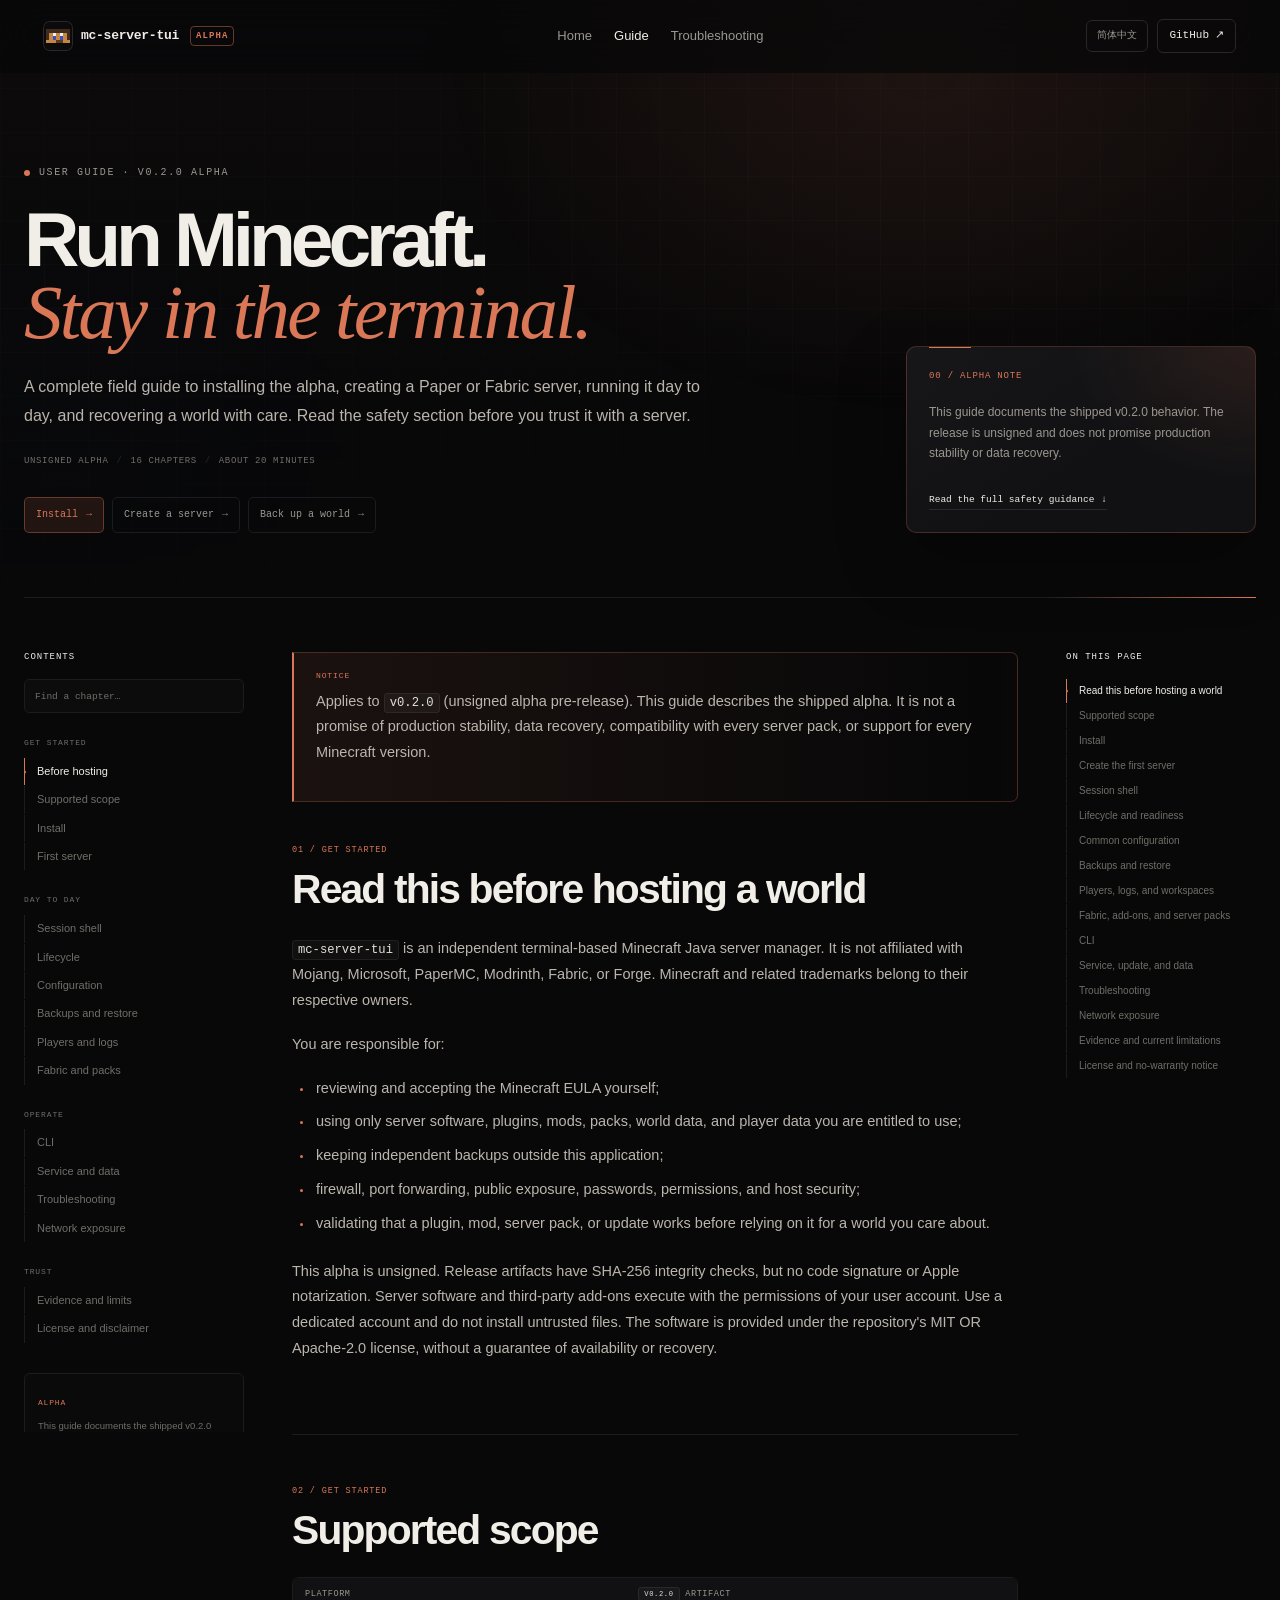
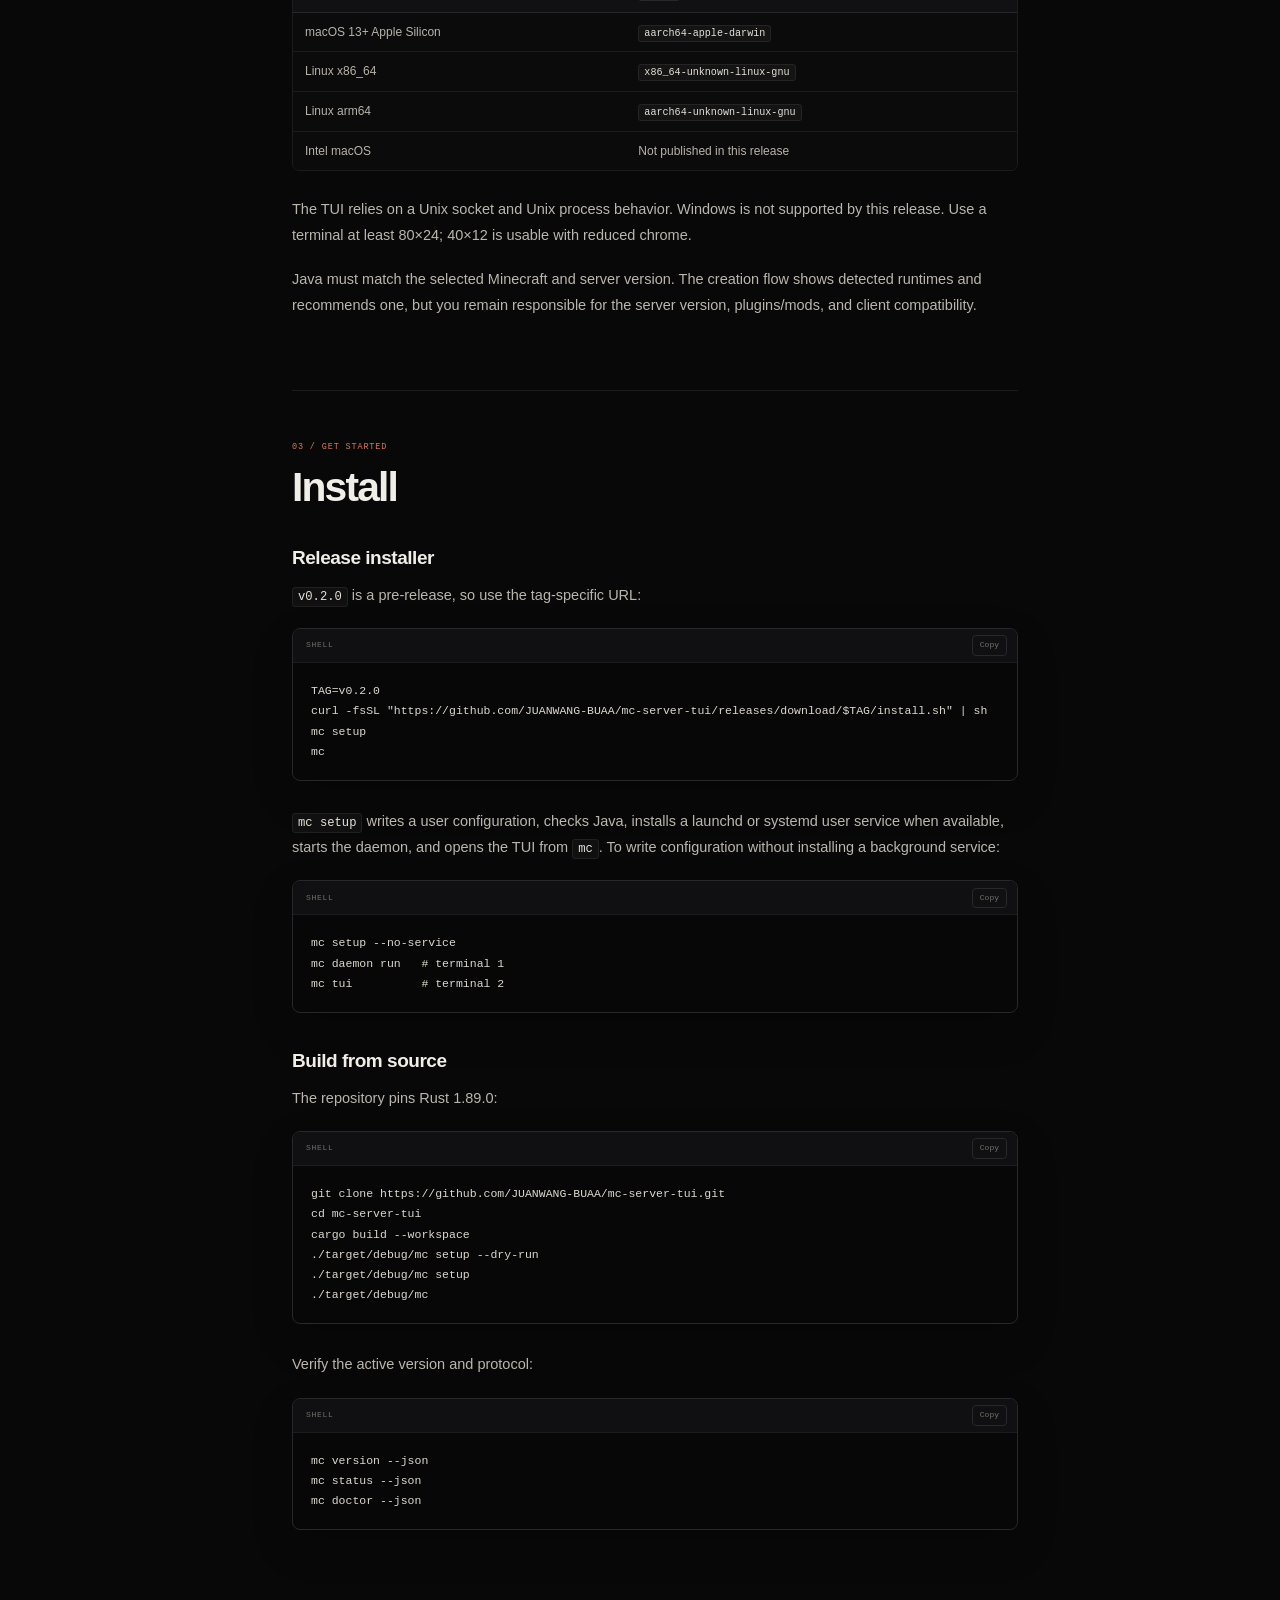
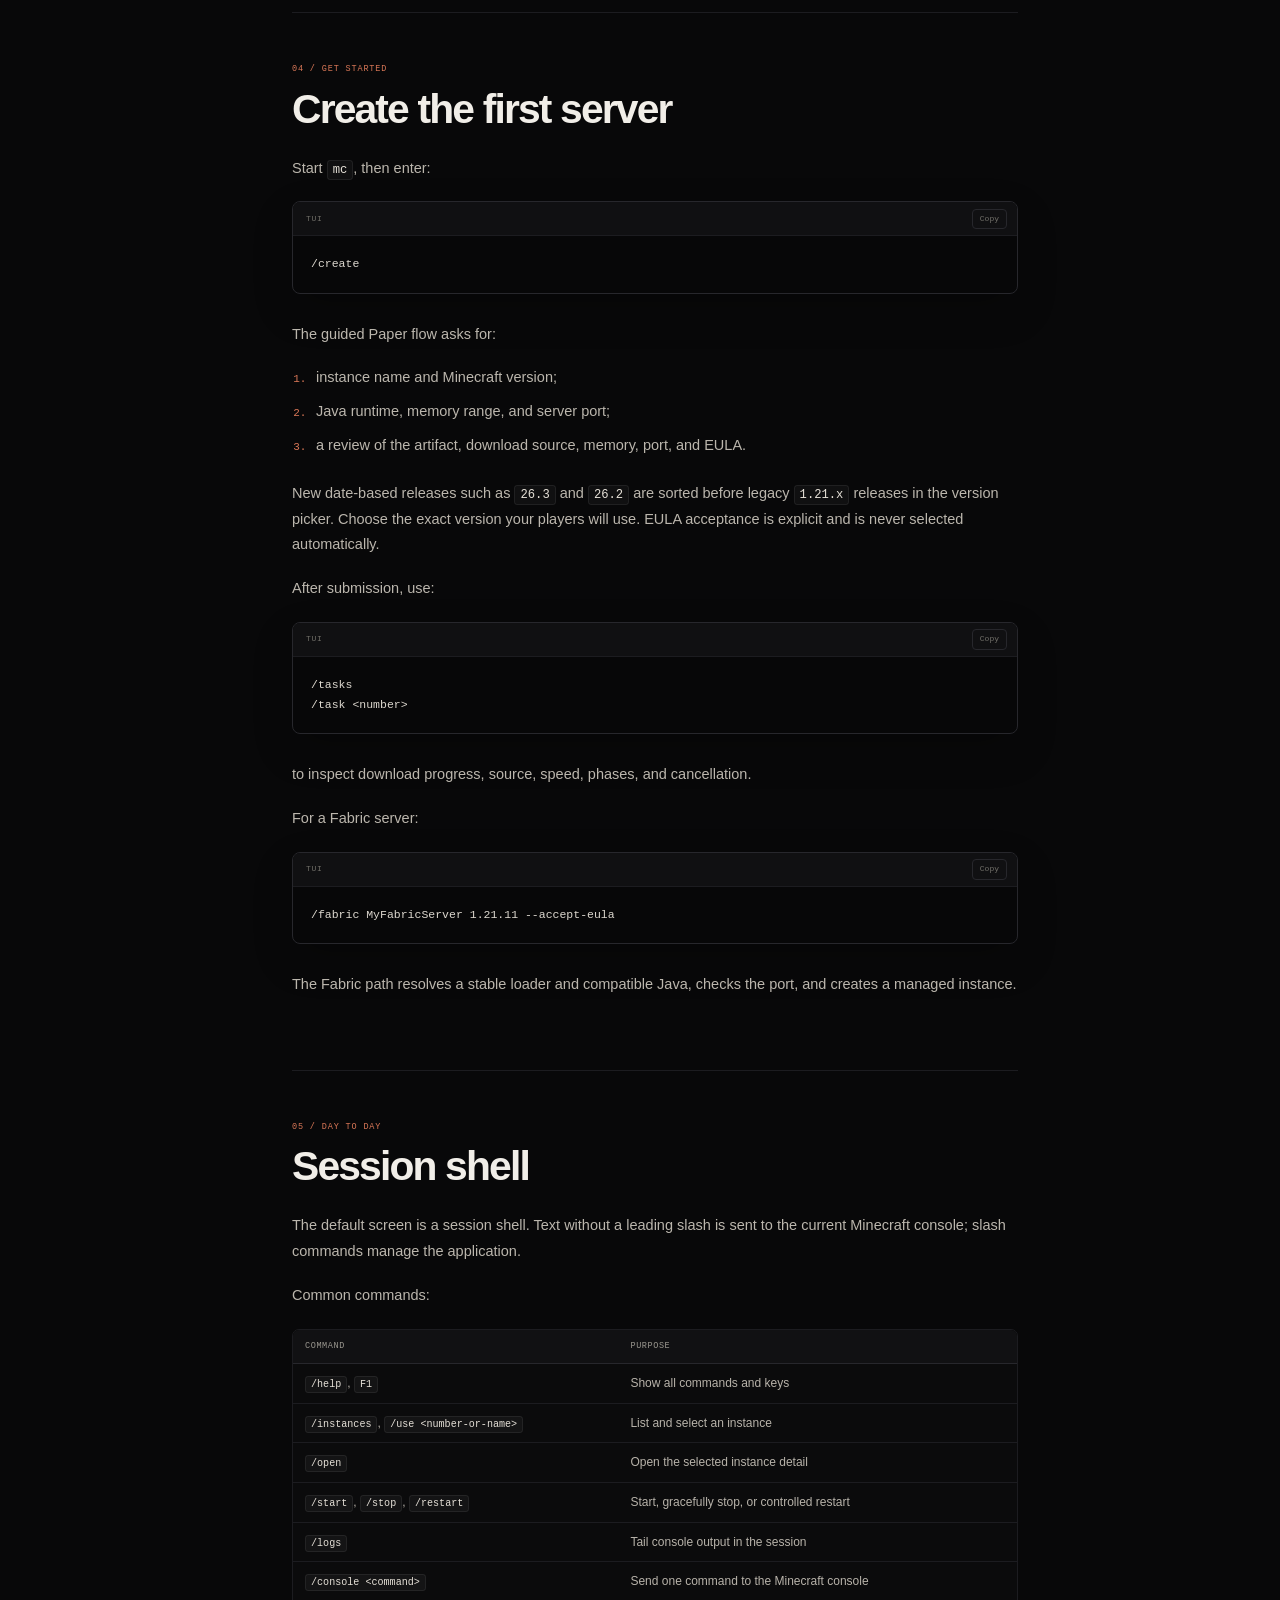
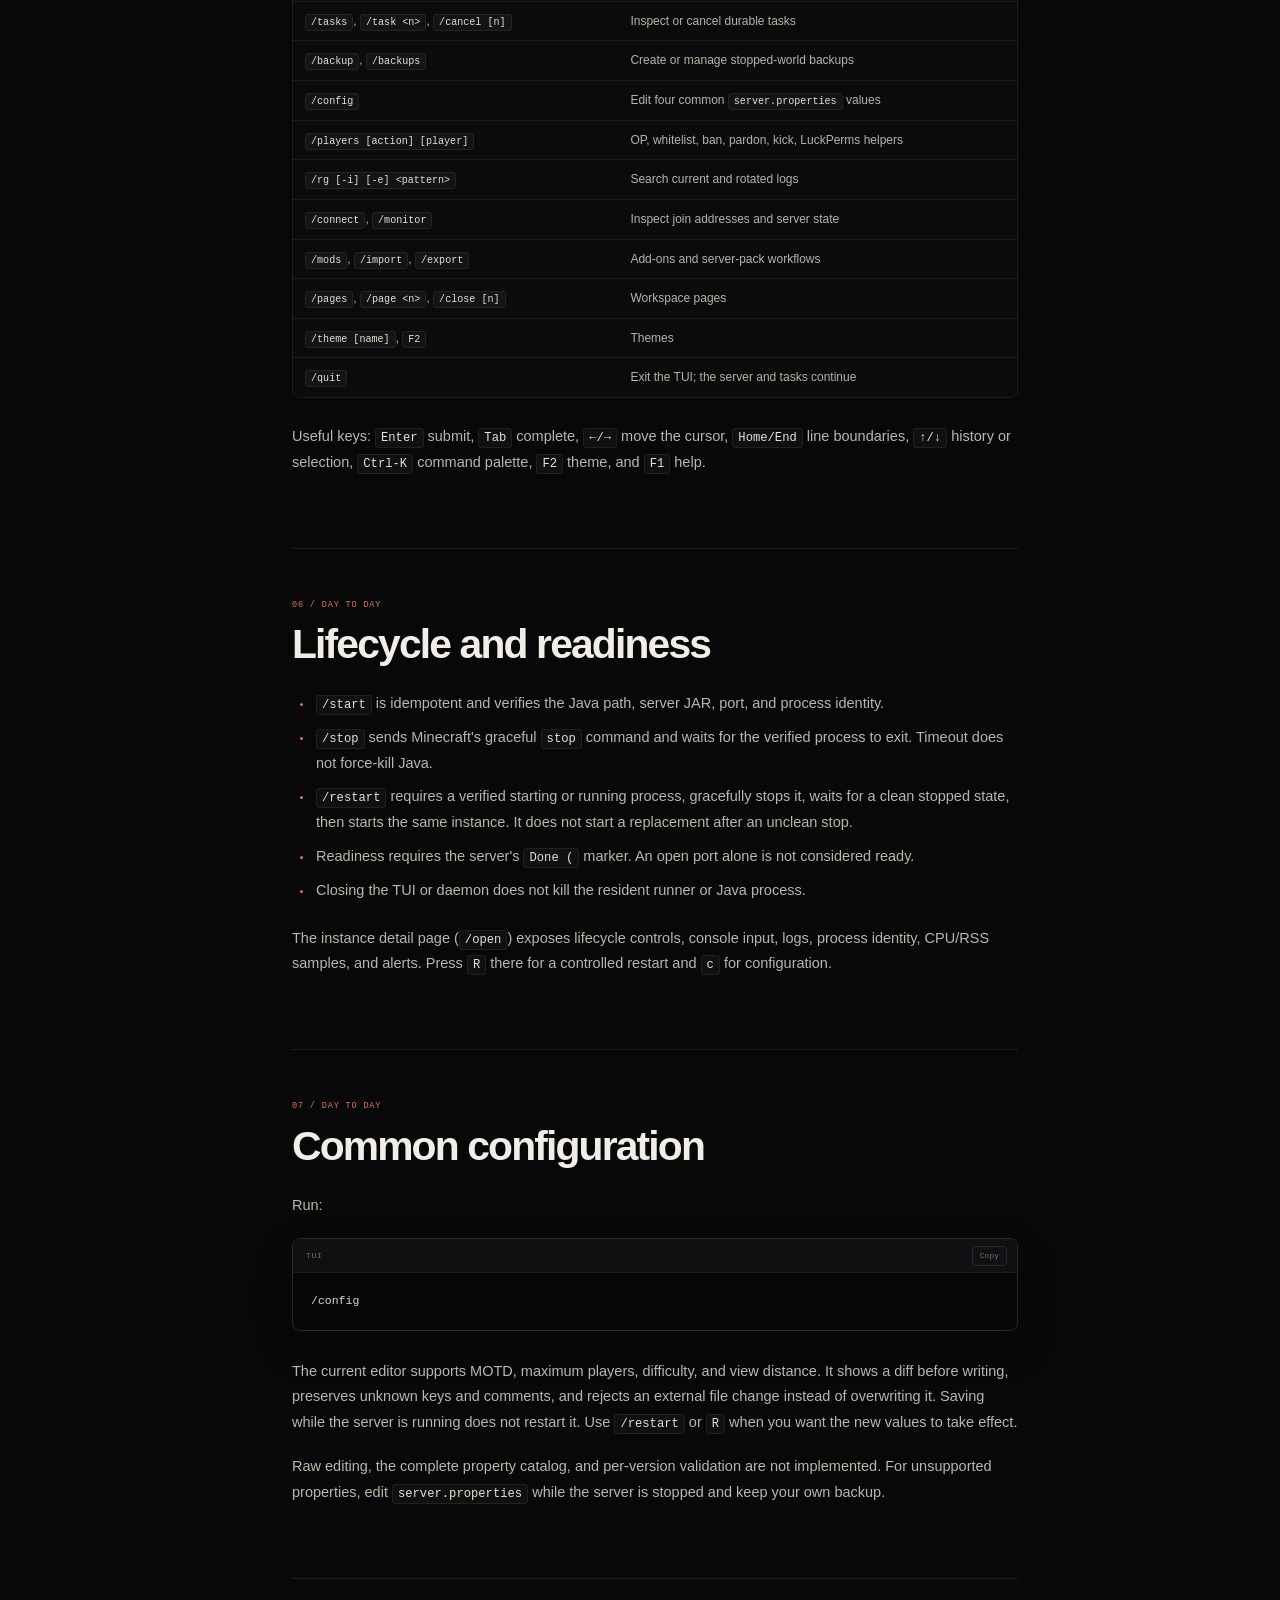
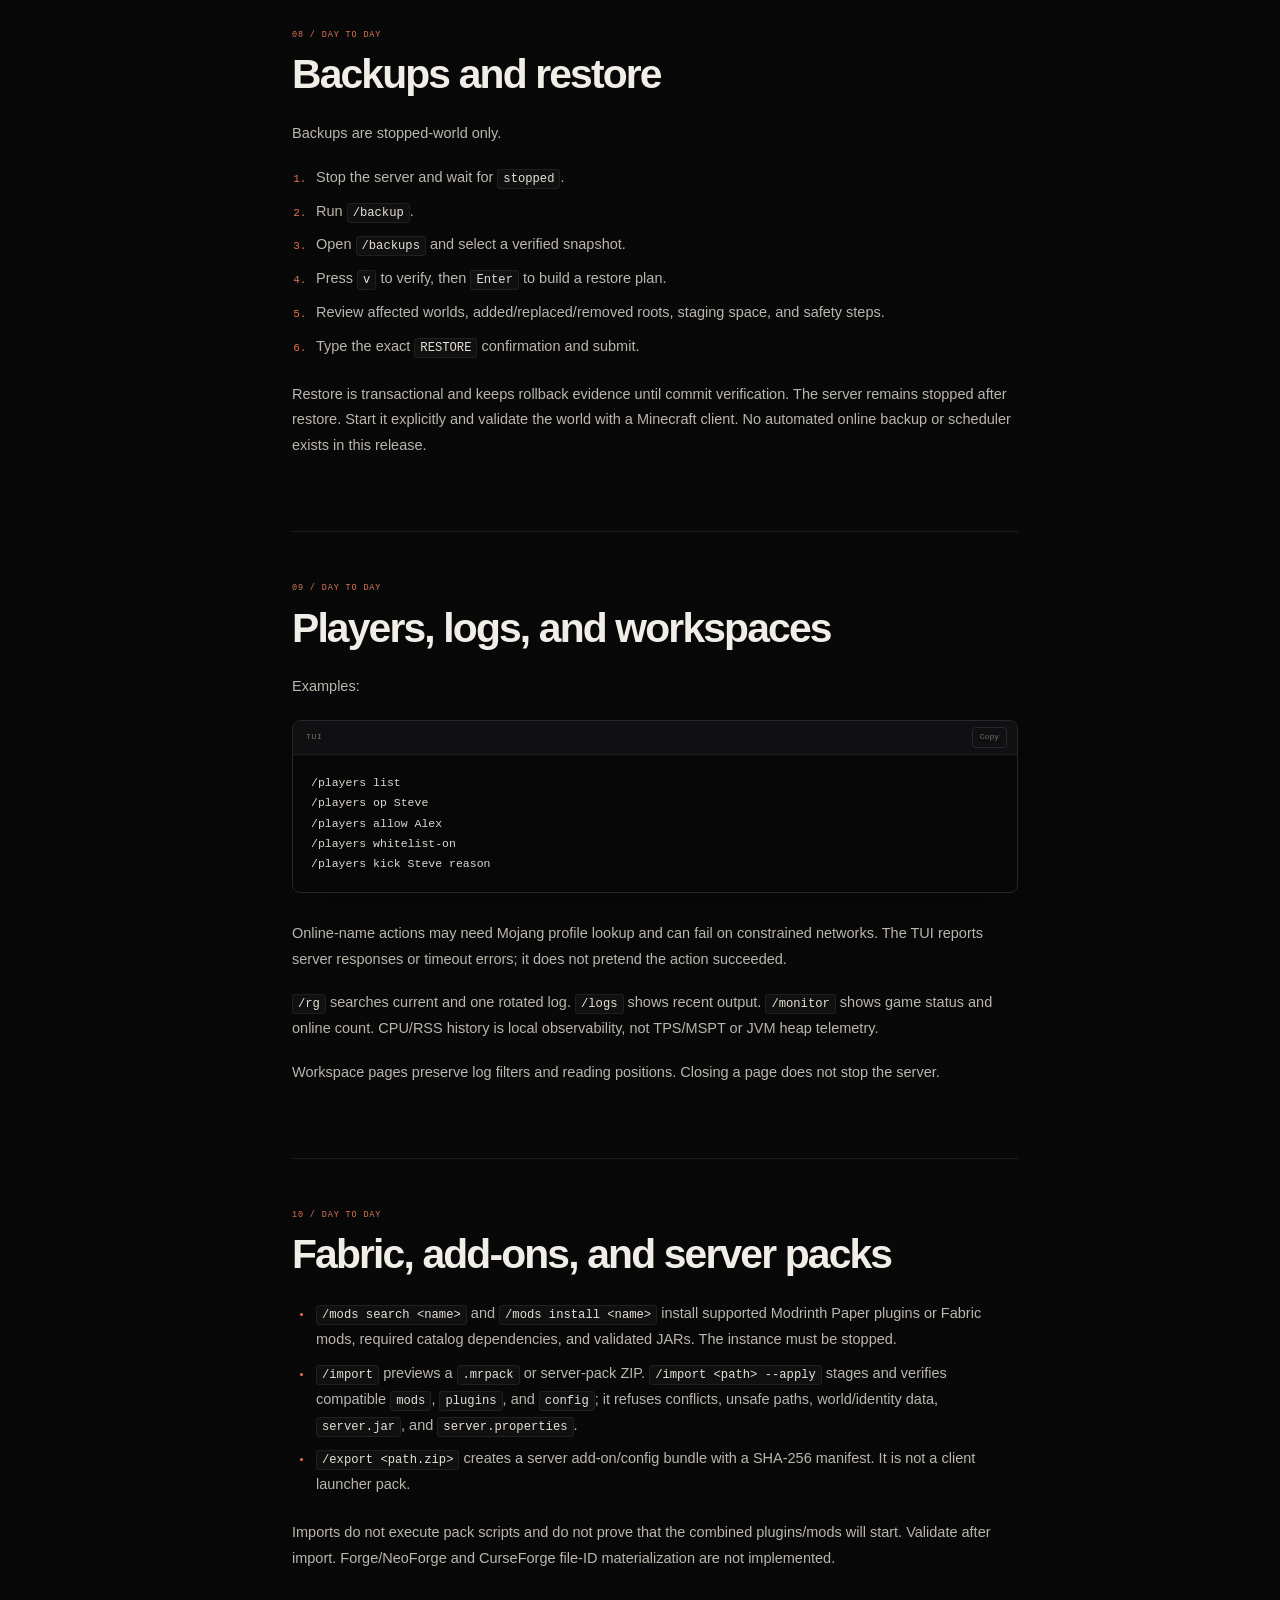
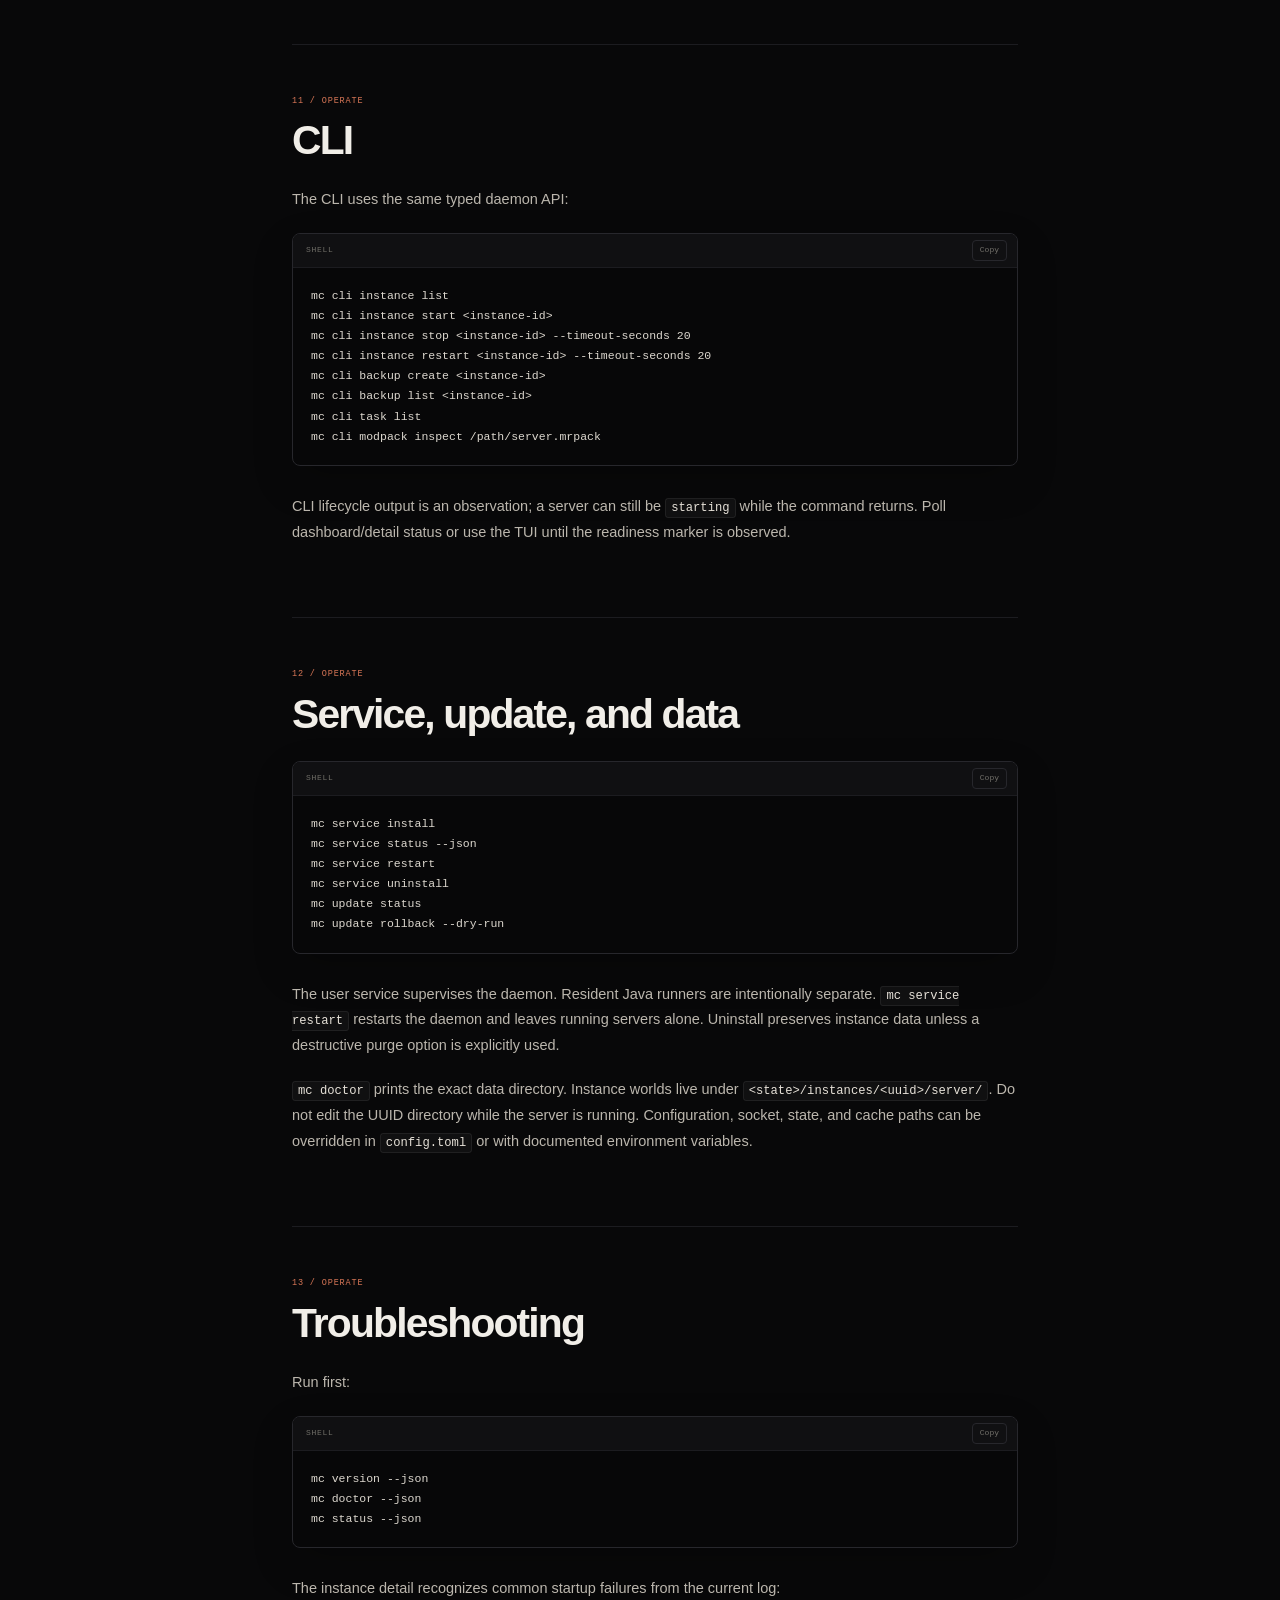
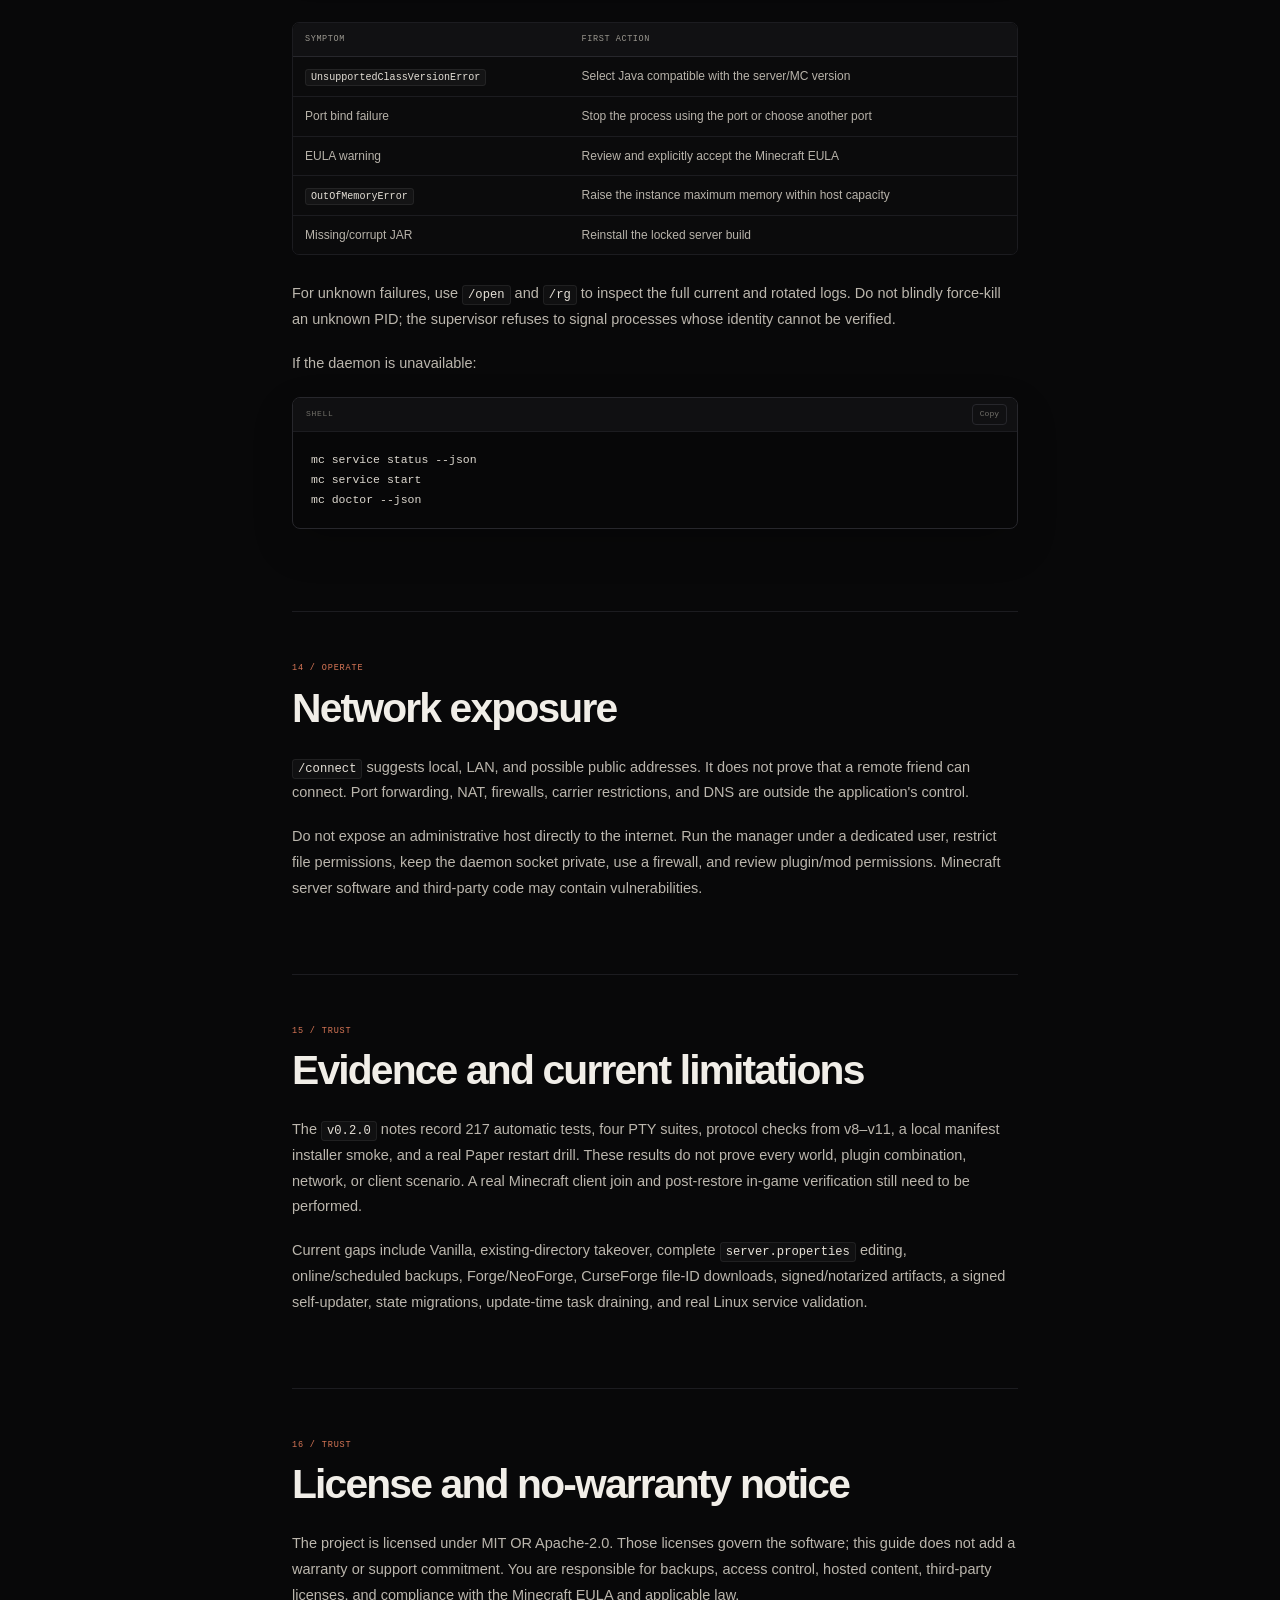
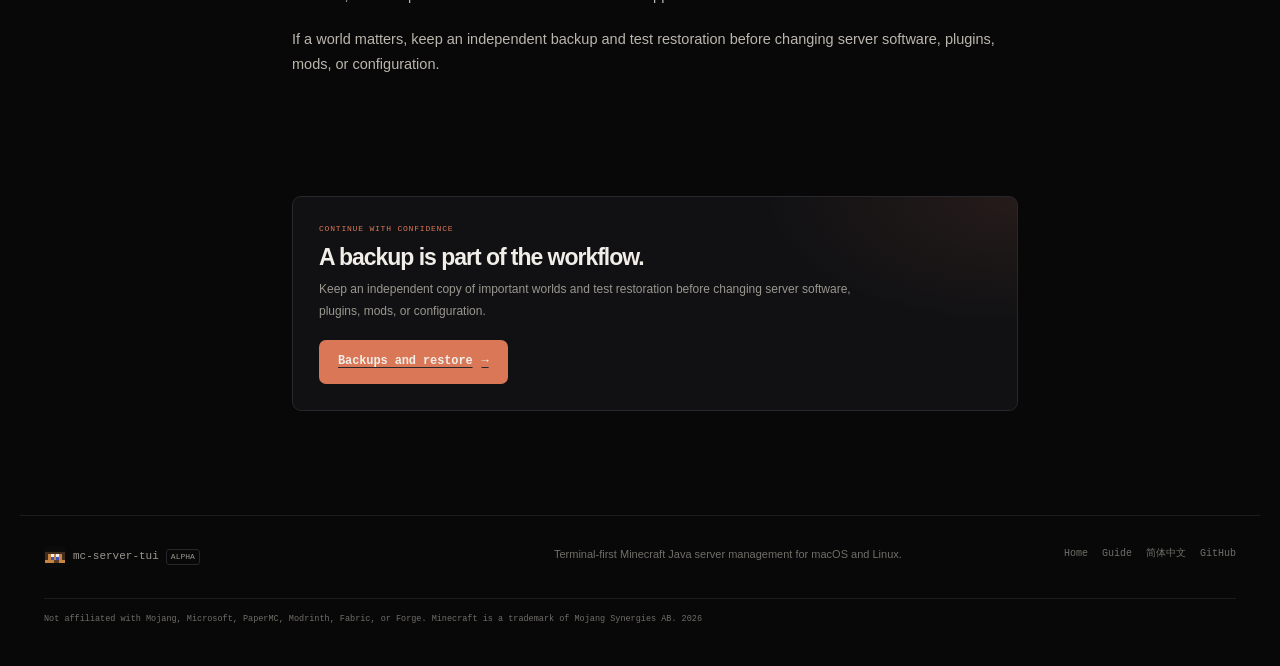
==== site/docs/index.html @ 7caaef76 "docs: add bilingual native user guides" ====
<!doctype html>
<html lang="en" data-theme="claude">
<head>
  <meta charset="utf-8">
  <meta name="viewport" content="width=device-width, initial-scale=1">
  <script>
    document.documentElement.classList.add("js");
    window.addEventListener("error", function () {
      document.documentElement.classList.remove("js");
    }, true);
  </script>
  <title>User Guide · mc-server-tui</title>
  <meta name="description" content="Install, run, back up, troubleshoot, and understand the safety limits of the mc-server-tui v0.2.0 Minecraft server manager.">
  <meta name="theme-color" content="#0b0b0c">
  <link rel="canonical" href="https://juanwang-buaa.github.io/mc-server-tui/docs/">
  <link rel="alternate" hreflang="en" href="https://juanwang-buaa.github.io/mc-server-tui/docs/">
  <link rel="alternate" hreflang="zh-CN" href="https://juanwang-buaa.github.io/mc-server-tui/docs/zh-CN/">
  <link rel="alternate" hreflang="x-default" href="https://juanwang-buaa.github.io/mc-server-tui/docs/">
  <link rel="icon" href="../assets/favicon.svg" type="image/svg+xml">
  <link rel="stylesheet" href="../assets/styles.css?v=20261020-docs3">
  <meta property="og:type" content="article">
  <meta property="og:title" content="User Guide · mc-server-tui">
  <meta property="og:description" content="Install, run, back up, troubleshoot, and understand the safety limits of the mc-server-tui v0.2.0 Minecraft server manager.">
  <meta property="og:url" content="https://juanwang-buaa.github.io/mc-server-tui/docs/">
  <meta property="og:image" content="https://juanwang-buaa.github.io/mc-server-tui/assets/themes-overview-20261020.png">
  <meta name="twitter:card" content="summary_large_image">
  <meta name="twitter:title" content="User Guide · mc-server-tui">
  <meta name="twitter:description" content="Install, run, back up, troubleshoot, and understand the safety limits of the mc-server-tui v0.2.0 Minecraft server manager.">
  <meta name="twitter:image" content="https://juanwang-buaa.github.io/mc-server-tui/assets/themes-overview-20261020.png">
  <script src="../assets/app.js?v=20261020-docs3" defer></script>
  <script src="../assets/docs.js?v=20261020-docs3" defer></script>
</head>
<body class="docs-page">
  <a class="skip-link" href="#main">Skip to content</a>
  <div class="docs-progress" aria-hidden="true"><span id="docs-progress-bar"></span></div>
  <div class="page-glow" aria-hidden="true"></div>

  <header class="site-header docs-site-header" id="site-header">
    <div class="header-inner">
      <a class="brand" href="../" aria-label="mc-server-tui">
        <img class="brand-mark" src="../assets/favicon.svg" alt="" width="28" height="28">
        <span>mc-server-tui</span>
        <span class="alpha-tag">ALPHA</span>
      </a>
      <nav class="nav docs-top-nav" aria-label="Main navigation">
        <a href="../">Home</a>
        <a class="is-active" href="./" aria-current="page">Guide</a>
        <a href="#troubleshooting">Troubleshooting</a>
      </nav>
      <div class="docs-top-actions">
        <a class="docs-lang-switch" href="zh-CN/" hreflang="zh-CN" lang="zh-CN">简体中文</a>
        <a class="header-github" href="https://github.com/JUANWANG-BUAA/mc-server-tui" target="_blank" rel="noreferrer">GitHub <span aria-hidden="true">↗</span></a>
      </div>
    </div>
  </header>

  <main id="main" class="docs-main">
    <section class="docs-hero">
      <div class="docs-hero-copy">
        <p class="eyebrow"><span class="pulse-dot" aria-hidden="true"></span>USER GUIDE · V0.2.0 ALPHA</p>
        <h1>Run Minecraft.<br><em>Stay in the terminal.</em></h1>
        <p class="docs-hero-lede">A complete field guide to installing the alpha, creating a Paper or Fabric server, running it day to day, and recovering a world with care. Read the safety section before you trust it with a server.</p>
        <div class="docs-hero-meta"><span>Unsigned alpha</span><span>16 chapters</span><span>About 20 minutes</span></div>
        <div class="docs-quicklinks">
          <a href="#install">Install <span aria-hidden="true">→</span></a>
          <a href="#create-the-first-server">Create a server <span aria-hidden="true">→</span></a>
          <a href="#backups-restore">Back up a world <span aria-hidden="true">→</span></a>
        </div>
      </div>
      <div class="docs-hero-card">
        <span class="docs-card-index">00 / Alpha note</span>
        <p>This guide documents the shipped v0.2.0 behavior. The release is unsigned and does not promise production stability or data recovery.</p>
        <a href="#read-before-hosting">Read the full safety guidance <span aria-hidden="true">↓</span></a>
      </div>
    </section>

    <details class="docs-mobile-menu">
      <summary>Open chapter list</summary>
      <nav aria-label="Contents"><a href="#read-before-hosting">Before hosting</a><a href="#supported-scope">Supported scope</a><a href="#install">Install</a><a href="#create-the-first-server">First server</a><a href="#session-shell">Session shell</a><a href="#lifecycle-readiness">Lifecycle</a><a href="#common-configuration">Configuration</a><a href="#backups-restore">Backups and restore</a><a href="#players-logs-workspaces">Players and logs</a><a href="#fabric-addons-server-packs">Fabric and packs</a><a href="#cli">CLI</a><a href="#service-update-data">Service and data</a><a href="#troubleshooting">Troubleshooting</a><a href="#network-exposure">Network exposure</a><a href="#evidence-current-limitations">Evidence and limits</a><a href="#license-no-warranty-notice">License and disclaimer</a></nav>
    </details>

    <div class="docs-layout">
      <aside class="docs-sidebar">
        <p class="docs-sidebar-title">Contents</p>
        <label class="docs-search">
          <span>Filter chapters</span>
          <input id="docs-nav-filter" type="search" placeholder="Find a chapter…" autocomplete="off">
        </label>
        <nav aria-label="Contents"><div class="docs-nav-groups"><div class="docs-nav-group" data-doc-group><p class="docs-nav-label">Get started</p><a href="#read-before-hosting" data-doc-link>Before hosting</a><a href="#supported-scope" data-doc-link>Supported scope</a><a href="#install" data-doc-link>Install</a><a href="#create-the-first-server" data-doc-link>First server</a></div><div class="docs-nav-group" data-doc-group><p class="docs-nav-label">Day to day</p><a href="#session-shell" data-doc-link>Session shell</a><a href="#lifecycle-readiness" data-doc-link>Lifecycle</a><a href="#common-configuration" data-doc-link>Configuration</a><a href="#backups-restore" data-doc-link>Backups and restore</a><a href="#players-logs-workspaces" data-doc-link>Players and logs</a><a href="#fabric-addons-server-packs" data-doc-link>Fabric and packs</a></div><div class="docs-nav-group" data-doc-group><p class="docs-nav-label">Operate</p><a href="#cli" data-doc-link>CLI</a><a href="#service-update-data" data-doc-link>Service and data</a><a href="#troubleshooting" data-doc-link>Troubleshooting</a><a href="#network-exposure" data-doc-link>Network exposure</a></div><div class="docs-nav-group" data-doc-group><p class="docs-nav-label">Trust</p><a href="#evidence-current-limitations" data-doc-link>Evidence and limits</a><a href="#license-no-warranty-notice" data-doc-link>License and disclaimer</a></div></div></nav>
        <p class="docs-nav-empty" id="docs-nav-empty" hidden>No matching chapter.</p>
        <div class="docs-sidebar-note">
          <span>ALPHA</span>
          <p>This guide documents the shipped v0.2.0 behavior. The release is unsigned and does not promise production stability or data recovery.</p>
        </div>
      </aside>

      <article class="docs-article" id="guide">
<aside class="doc-callout doc-callout-warning"><span class="doc-callout-label">Notice</span><p>Applies to <code>v0.2.0</code> (unsigned alpha pre-release). This guide describes the shipped alpha. It is not a promise of production stability, data recovery, compatibility with every server pack, or support for every Minecraft version.</p></aside>
<section class="doc-section" id="read-before-hosting"><header class="doc-section-head"><span class="doc-section-kicker">01 / Get started</span><h2>Read this before hosting a world</h2></header>
<p><code>mc-server-tui</code> is an independent terminal-based Minecraft Java server manager. It is not affiliated with Mojang, Microsoft, PaperMC, Modrinth, Fabric, or Forge. Minecraft and related trademarks belong to their respective owners.</p>
<p>You are responsible for:</p>
<ul><li>reviewing and accepting the Minecraft EULA yourself;</li><li>using only server software, plugins, mods, packs, world data, and player data you are entitled to use;</li><li>keeping independent backups outside this application;</li><li>firewall, port forwarding, public exposure, passwords, permissions, and host security;</li><li>validating that a plugin, mod, server pack, or update works before relying on it for a world you care about.</li></ul>
<p>This alpha is unsigned. Release artifacts have SHA-256 integrity checks, but no code signature or Apple notarization. Server software and third-party add-ons execute with the permissions of your user account. Use a dedicated account and do not install untrusted files. The software is provided under the repository's MIT OR Apache-2.0 license, without a guarantee of availability or recovery.</p>
</section>
<section class="doc-section" id="supported-scope"><header class="doc-section-head"><span class="doc-section-kicker">02 / Get started</span><h2>Supported scope</h2></header>
<div class="docs-table-wrap"><table class="docs-table"><thead><tr><th>Platform</th><th><code>v0.2.0</code> artifact</th></tr></thead><tbody><tr><td>macOS 13+ Apple Silicon</td><td><code>aarch64-apple-darwin</code></td></tr><tr><td>Linux x86_64</td><td><code>x86_64-unknown-linux-gnu</code></td></tr><tr><td>Linux arm64</td><td><code>aarch64-unknown-linux-gnu</code></td></tr><tr><td>Intel macOS</td><td>Not published in this release</td></tr></tbody></table></div>
<p>The TUI relies on a Unix socket and Unix process behavior. Windows is not supported by this release. Use a terminal at least 80×24; 40×12 is usable with reduced chrome.</p>
<p>Java must match the selected Minecraft and server version. The creation flow shows detected runtimes and recommends one, but you remain responsible for the server version, plugins/mods, and client compatibility.</p>
</section>
<section class="doc-section" id="install"><header class="doc-section-head"><span class="doc-section-kicker">03 / Get started</span><h2>Install</h2></header>
<h3 id="release-installer">Release installer</h3>
<p><code>v0.2.0</code> is a pre-release, so use the tag-specific URL:</p>
<div class="docs-code"><div class="docs-code-bar"><span>Shell</span><button class="docs-code-copy" type="button" data-copy-label="Copy" data-copied-label="Copied" data-failed-label="Select">Copy</button></div><pre><code>TAG=v0.2.0
curl -fsSL "https://github.com/JUANWANG-BUAA/mc-server-tui/releases/download/$TAG/install.sh" | sh
mc setup
mc</code></pre></div>
<p><code>mc setup</code> writes a user configuration, checks Java, installs a launchd or systemd user service when available, starts the daemon, and opens the TUI from <code>mc</code>. To write configuration without installing a background service:</p>
<div class="docs-code"><div class="docs-code-bar"><span>Shell</span><button class="docs-code-copy" type="button" data-copy-label="Copy" data-copied-label="Copied" data-failed-label="Select">Copy</button></div><pre><code>mc setup --no-service
mc daemon run   # terminal 1
mc tui          # terminal 2</code></pre></div>
<h3 id="build-from-source">Build from source</h3>
<p>The repository pins Rust 1.89.0:</p>
<div class="docs-code"><div class="docs-code-bar"><span>Shell</span><button class="docs-code-copy" type="button" data-copy-label="Copy" data-copied-label="Copied" data-failed-label="Select">Copy</button></div><pre><code>git clone https://github.com/JUANWANG-BUAA/mc-server-tui.git
cd mc-server-tui
cargo build --workspace
./target/debug/mc setup --dry-run
./target/debug/mc setup
./target/debug/mc</code></pre></div>
<p>Verify the active version and protocol:</p>
<div class="docs-code"><div class="docs-code-bar"><span>Shell</span><button class="docs-code-copy" type="button" data-copy-label="Copy" data-copied-label="Copied" data-failed-label="Select">Copy</button></div><pre><code>mc version --json
mc status --json
mc doctor --json</code></pre></div>
</section>
<section class="doc-section" id="create-the-first-server"><header class="doc-section-head"><span class="doc-section-kicker">04 / Get started</span><h2>Create the first server</h2></header>
<p>Start <code>mc</code>, then enter:</p>
<div class="docs-code"><div class="docs-code-bar"><span>TUI</span><button class="docs-code-copy" type="button" data-copy-label="Copy" data-copied-label="Copied" data-failed-label="Select">Copy</button></div><pre><code>/create</code></pre></div>
<p>The guided Paper flow asks for:</p>
<ol><li>instance name and Minecraft version;</li><li>Java runtime, memory range, and server port;</li><li>a review of the artifact, download source, memory, port, and EULA.</li></ol>
<p>New date-based releases such as <code>26.3</code> and <code>26.2</code> are sorted before legacy <code>1.21.x</code> releases in the version picker. Choose the exact version your players will use. EULA acceptance is explicit and is never selected automatically.</p>
<p>After submission, use:</p>
<div class="docs-code"><div class="docs-code-bar"><span>TUI</span><button class="docs-code-copy" type="button" data-copy-label="Copy" data-copied-label="Copied" data-failed-label="Select">Copy</button></div><pre><code>/tasks
/task &lt;number&gt;</code></pre></div>
<p>to inspect download progress, source, speed, phases, and cancellation.</p>
<p>For a Fabric server:</p>
<div class="docs-code"><div class="docs-code-bar"><span>TUI</span><button class="docs-code-copy" type="button" data-copy-label="Copy" data-copied-label="Copied" data-failed-label="Select">Copy</button></div><pre><code>/fabric MyFabricServer 1.21.11 --accept-eula</code></pre></div>
<p>The Fabric path resolves a stable loader and compatible Java, checks the port, and creates a managed instance.</p>
</section>
<section class="doc-section" id="session-shell"><header class="doc-section-head"><span class="doc-section-kicker">05 / Day to day</span><h2>Session shell</h2></header>
<p>The default screen is a session shell. Text without a leading slash is sent to the current Minecraft console; slash commands manage the application.</p>
<p>Common commands:</p>
<div class="docs-table-wrap"><table class="docs-table"><thead><tr><th>Command</th><th>Purpose</th></tr></thead><tbody><tr><td><code>/help</code>, <code>F1</code></td><td>Show all commands and keys</td></tr><tr><td><code>/instances</code>, <code>/use &lt;number-or-name&gt;</code></td><td>List and select an instance</td></tr><tr><td><code>/open</code></td><td>Open the selected instance detail</td></tr><tr><td><code>/start</code>, <code>/stop</code>, <code>/restart</code></td><td>Start, gracefully stop, or controlled restart</td></tr><tr><td><code>/logs</code></td><td>Tail console output in the session</td></tr><tr><td><code>/console &lt;command&gt;</code></td><td>Send one command to the Minecraft console</td></tr><tr><td><code>/tasks</code>, <code>/task &lt;n&gt;</code>, <code>/cancel [n]</code></td><td>Inspect or cancel durable tasks</td></tr><tr><td><code>/backup</code>, <code>/backups</code></td><td>Create or manage stopped-world backups</td></tr><tr><td><code>/config</code></td><td>Edit four common <code>server.properties</code> values</td></tr><tr><td><code>/players [action] [player]</code></td><td>OP, whitelist, ban, pardon, kick, LuckPerms helpers</td></tr><tr><td><code>/rg [-i] [-e] &lt;pattern&gt;</code></td><td>Search current and rotated logs</td></tr><tr><td><code>/connect</code>, <code>/monitor</code></td><td>Inspect join addresses and server state</td></tr><tr><td><code>/mods</code>, <code>/import</code>, <code>/export</code></td><td>Add-ons and server-pack workflows</td></tr><tr><td><code>/pages</code>, <code>/page &lt;n&gt;</code>, <code>/close [n]</code></td><td>Workspace pages</td></tr><tr><td><code>/theme [name]</code>, <code>F2</code></td><td>Themes</td></tr><tr><td><code>/quit</code></td><td>Exit the TUI; the server and tasks continue</td></tr></tbody></table></div>
<p>Useful keys: <code>Enter</code> submit, <code>Tab</code> complete, <code>←/→</code> move the cursor, <code>Home/End</code> line boundaries, <code>↑/↓</code> history or selection, <code>Ctrl-K</code> command palette, <code>F2</code> theme, and <code>F1</code> help.</p>
</section>
<section class="doc-section" id="lifecycle-readiness"><header class="doc-section-head"><span class="doc-section-kicker">06 / Day to day</span><h2>Lifecycle and readiness</h2></header>
<ul><li><code>/start</code> is idempotent and verifies the Java path, server JAR, port, and process identity.</li><li><code>/stop</code> sends Minecraft's graceful <code>stop</code> command and waits for the verified process to exit. Timeout does not force-kill Java.</li><li><code>/restart</code> requires a verified starting or running process, gracefully stops it, waits for a clean stopped state, then starts the same instance. It does not start a replacement after an unclean stop.</li><li>Readiness requires the server's <code>Done (</code> marker. An open port alone is not considered ready.</li><li>Closing the TUI or daemon does not kill the resident runner or Java process.</li></ul>
<p>The instance detail page (<code>/open</code>) exposes lifecycle controls, console input, logs, process identity, CPU/RSS samples, and alerts. Press <code>R</code> there for a controlled restart and <code>c</code> for configuration.</p>
</section>
<section class="doc-section" id="common-configuration"><header class="doc-section-head"><span class="doc-section-kicker">07 / Day to day</span><h2>Common configuration</h2></header>
<p>Run:</p>
<div class="docs-code"><div class="docs-code-bar"><span>TUI</span><button class="docs-code-copy" type="button" data-copy-label="Copy" data-copied-label="Copied" data-failed-label="Select">Copy</button></div><pre><code>/config</code></pre></div>
<p>The current editor supports MOTD, maximum players, difficulty, and view distance. It shows a diff before writing, preserves unknown keys and comments, and rejects an external file change instead of overwriting it. Saving while the server is running does not restart it. Use <code>/restart</code> or <code>R</code> when you want the new values to take effect.</p>
<p>Raw editing, the complete property catalog, and per-version validation are not implemented. For unsupported properties, edit <code>server.properties</code> while the server is stopped and keep your own backup.</p>
</section>
<section class="doc-section" id="backups-restore"><header class="doc-section-head"><span class="doc-section-kicker">08 / Day to day</span><h2>Backups and restore</h2></header>
<p>Backups are stopped-world only.</p>
<ol><li>Stop the server and wait for <code>stopped</code>.</li><li>Run <code>/backup</code>.</li><li>Open <code>/backups</code> and select a verified snapshot.</li><li>Press <code>v</code> to verify, then <code>Enter</code> to build a restore plan.</li><li>Review affected worlds, added/replaced/removed roots, staging space, and safety steps.</li><li>Type the exact <code>RESTORE</code> confirmation and submit.</li></ol>
<p>Restore is transactional and keeps rollback evidence until commit verification. The server remains stopped after restore. Start it explicitly and validate the world with a Minecraft client. No automated online backup or scheduler exists in this release.</p>
</section>
<section class="doc-section" id="players-logs-workspaces"><header class="doc-section-head"><span class="doc-section-kicker">09 / Day to day</span><h2>Players, logs, and workspaces</h2></header>
<p>Examples:</p>
<div class="docs-code"><div class="docs-code-bar"><span>TUI</span><button class="docs-code-copy" type="button" data-copy-label="Copy" data-copied-label="Copied" data-failed-label="Select">Copy</button></div><pre><code>/players list
/players op Steve
/players allow Alex
/players whitelist-on
/players kick Steve reason</code></pre></div>
<p>Online-name actions may need Mojang profile lookup and can fail on constrained networks. The TUI reports server responses or timeout errors; it does not pretend the action succeeded.</p>
<p><code>/rg</code> searches current and one rotated log. <code>/logs</code> shows recent output. <code>/monitor</code> shows game status and online count. CPU/RSS history is local observability, not TPS/MSPT or JVM heap telemetry.</p>
<p>Workspace pages preserve log filters and reading positions. Closing a page does not stop the server.</p>
</section>
<section class="doc-section" id="fabric-addons-server-packs"><header class="doc-section-head"><span class="doc-section-kicker">10 / Day to day</span><h2>Fabric, add-ons, and server packs</h2></header>
<ul><li><code>/mods search &lt;name&gt;</code> and <code>/mods install &lt;name&gt;</code> install supported Modrinth Paper plugins or Fabric mods, required catalog dependencies, and validated JARs. The instance must be stopped.</li><li><code>/import</code> previews a <code>.mrpack</code> or server-pack ZIP. <code>/import &lt;path&gt; --apply</code> stages and verifies compatible <code>mods</code>, <code>plugins</code>, and <code>config</code>; it refuses conflicts, unsafe paths, world/identity data, <code>server.jar</code>, and <code>server.properties</code>.</li><li><code>/export &lt;path.zip&gt;</code> creates a server add-on/config bundle with a SHA-256 manifest. It is not a client launcher pack.</li></ul>
<p>Imports do not execute pack scripts and do not prove that the combined plugins/mods will start. Validate after import. Forge/NeoForge and CurseForge file-ID materialization are not implemented.</p>
</section>
<section class="doc-section" id="cli"><header class="doc-section-head"><span class="doc-section-kicker">11 / Operate</span><h2>CLI</h2></header>
<p>The CLI uses the same typed daemon API:</p>
<div class="docs-code"><div class="docs-code-bar"><span>Shell</span><button class="docs-code-copy" type="button" data-copy-label="Copy" data-copied-label="Copied" data-failed-label="Select">Copy</button></div><pre><code>mc cli instance list
mc cli instance start &lt;instance-id&gt;
mc cli instance stop &lt;instance-id&gt; --timeout-seconds 20
mc cli instance restart &lt;instance-id&gt; --timeout-seconds 20
mc cli backup create &lt;instance-id&gt;
mc cli backup list &lt;instance-id&gt;
mc cli task list
mc cli modpack inspect /path/server.mrpack</code></pre></div>
<p>CLI lifecycle output is an observation; a server can still be <code>starting</code> while the command returns. Poll dashboard/detail status or use the TUI until the readiness marker is observed.</p>
</section>
<section class="doc-section" id="service-update-data"><header class="doc-section-head"><span class="doc-section-kicker">12 / Operate</span><h2>Service, update, and data</h2></header>
<div class="docs-code"><div class="docs-code-bar"><span>Shell</span><button class="docs-code-copy" type="button" data-copy-label="Copy" data-copied-label="Copied" data-failed-label="Select">Copy</button></div><pre><code>mc service install
mc service status --json
mc service restart
mc service uninstall
mc update status
mc update rollback --dry-run</code></pre></div>
<p>The user service supervises the daemon. Resident Java runners are intentionally separate. <code>mc service restart</code> restarts the daemon and leaves running servers alone. Uninstall preserves instance data unless a destructive purge option is explicitly used.</p>
<p><code>mc doctor</code> prints the exact data directory. Instance worlds live under <code>&lt;state&gt;/instances/&lt;uuid&gt;/server/</code>. Do not edit the UUID directory while the server is running. Configuration, socket, state, and cache paths can be overridden in <code>config.toml</code> or with documented environment variables.</p>
</section>
<section class="doc-section" id="troubleshooting"><header class="doc-section-head"><span class="doc-section-kicker">13 / Operate</span><h2>Troubleshooting</h2></header>
<p>Run first:</p>
<div class="docs-code"><div class="docs-code-bar"><span>Shell</span><button class="docs-code-copy" type="button" data-copy-label="Copy" data-copied-label="Copied" data-failed-label="Select">Copy</button></div><pre><code>mc version --json
mc doctor --json
mc status --json</code></pre></div>
<p>The instance detail recognizes common startup failures from the current log:</p>
<div class="docs-table-wrap"><table class="docs-table"><thead><tr><th>Symptom</th><th>First action</th></tr></thead><tbody><tr><td><code>UnsupportedClassVersionError</code></td><td>Select Java compatible with the server/MC version</td></tr><tr><td>Port bind failure</td><td>Stop the process using the port or choose another port</td></tr><tr><td>EULA warning</td><td>Review and explicitly accept the Minecraft EULA</td></tr><tr><td><code>OutOfMemoryError</code></td><td>Raise the instance maximum memory within host capacity</td></tr><tr><td>Missing/corrupt JAR</td><td>Reinstall the locked server build</td></tr></tbody></table></div>
<p>For unknown failures, use <code>/open</code> and <code>/rg</code> to inspect the full current and rotated logs. Do not blindly force-kill an unknown PID; the supervisor refuses to signal processes whose identity cannot be verified.</p>
<p>If the daemon is unavailable:</p>
<div class="docs-code"><div class="docs-code-bar"><span>Shell</span><button class="docs-code-copy" type="button" data-copy-label="Copy" data-copied-label="Copied" data-failed-label="Select">Copy</button></div><pre><code>mc service status --json
mc service start
mc doctor --json</code></pre></div>
</section>
<section class="doc-section" id="network-exposure"><header class="doc-section-head"><span class="doc-section-kicker">14 / Operate</span><h2>Network exposure</h2></header>
<p><code>/connect</code> suggests local, LAN, and possible public addresses. It does not prove that a remote friend can connect. Port forwarding, NAT, firewalls, carrier restrictions, and DNS are outside the application's control.</p>
<p>Do not expose an administrative host directly to the internet. Run the manager under a dedicated user, restrict file permissions, keep the daemon socket private, use a firewall, and review plugin/mod permissions. Minecraft server software and third-party code may contain vulnerabilities.</p>
</section>
<section class="doc-section" id="evidence-current-limitations"><header class="doc-section-head"><span class="doc-section-kicker">15 / Trust</span><h2>Evidence and current limitations</h2></header>
<p>The <code>v0.2.0</code> notes record 217 automatic tests, four PTY suites, protocol checks from v8–v11, a local manifest installer smoke, and a real Paper restart drill. These results do not prove every world, plugin combination, network, or client scenario. A real Minecraft client join and post-restore in-game verification still need to be performed.</p>
<p>Current gaps include Vanilla, existing-directory takeover, complete <code>server.properties</code> editing, online/scheduled backups, Forge/NeoForge, CurseForge file-ID downloads, signed/notarized artifacts, a signed self-updater, state migrations, update-time task draining, and real Linux service validation.</p>
</section>
<section class="doc-section" id="license-no-warranty-notice"><header class="doc-section-head"><span class="doc-section-kicker">16 / Trust</span><h2>License and no-warranty notice</h2></header>
<p>The project is licensed under MIT OR Apache-2.0. Those licenses govern the software; this guide does not add a warranty or support commitment. You are responsible for backups, access control, hosted content, third-party licenses, and compliance with the Minecraft EULA and applicable law.</p>
<p>If a world matters, keep an independent backup and test restoration before changing server software, plugins, mods, or configuration.</p>
</section>
        <div class="docs-next">
          <span>Continue with confidence</span>
          <h2>A backup is part of the workflow.</h2>
          <p>Keep an independent copy of important worlds and test restoration before changing server software, plugins, mods, or configuration.</p>
          <a class="button button-primary" href="#backups-restore">Backups and restore <span aria-hidden="true">→</span></a>
        </div>
      </article>

      <aside class="docs-toc">
        <p>On this page</p>
        <nav aria-label="On this page"><a href="#read-before-hosting" data-toc-link>Read this before hosting a world</a><a href="#supported-scope" data-toc-link>Supported scope</a><a href="#install" data-toc-link>Install</a><a href="#create-the-first-server" data-toc-link>Create the first server</a><a href="#session-shell" data-toc-link>Session shell</a><a href="#lifecycle-readiness" data-toc-link>Lifecycle and readiness</a><a href="#common-configuration" data-toc-link>Common configuration</a><a href="#backups-restore" data-toc-link>Backups and restore</a><a href="#players-logs-workspaces" data-toc-link>Players, logs, and workspaces</a><a href="#fabric-addons-server-packs" data-toc-link>Fabric, add-ons, and server packs</a><a href="#cli" data-toc-link>CLI</a><a href="#service-update-data" data-toc-link>Service, update, and data</a><a href="#troubleshooting" data-toc-link>Troubleshooting</a><a href="#network-exposure" data-toc-link>Network exposure</a><a href="#evidence-current-limitations" data-toc-link>Evidence and current limitations</a><a href="#license-no-warranty-notice" data-toc-link>License and no-warranty notice</a></nav>
      </aside>
    </div>
  </main>

  <footer class="site-footer docs-footer">
    <div class="footer-brand">
      <img src="../assets/favicon.svg" alt="" width="22" height="22">
      <span>mc-server-tui</span>
      <span class="footer-alpha">alpha</span>
    </div>
    <p>Terminal-first Minecraft Java server management for macOS and Linux.</p>
    <div class="footer-links">
      <a href="../">Home</a>
      <a href="./">Guide</a>
      <a href="zh-CN/" hreflang="zh-CN">简体中文</a>
      <a href="https://github.com/JUANWANG-BUAA/mc-server-tui" target="_blank" rel="noreferrer">GitHub</a>
    </div>
    <p class="fine-print">Not affiliated with Mojang, Microsoft, PaperMC, Modrinth, Fabric, or Forge. Minecraft is a trademark of Mojang Synergies AB. <span id="year">2026</span></p>
  </footer>
</body>
</html>
---- site/assets/styles.css ----
:root {
  --bg: #080809;
  --bg-elevated: #0d0d0f;
  --surface: #111113;
  --surface-2: #161618;
  --line: #27272c;
  --line-soft: #1c1c20;
  --text: #f1eee8;
  --muted: #9a978f;
  --muted-2: #706e68;
  --accent: #d97757;
  --accent-rgb: 217, 119, 87;
  --accent-soft: rgba(217, 119, 87, 0.12);
  --success: #a6c98f;
  --sans: "Inter", "SF Pro Text", -apple-system, BlinkMacSystemFont, "Segoe UI", sans-serif;
  --serif: "Iowan Old Style", "Palatino Linotype", Palatino, "Book Antiqua", Georgia, serif;
  --mono: "SFMono-Regular", "Cascadia Code", "Roboto Mono", Menlo, Consolas, monospace;
  --radius: 12px;
  --max: 1240px;
}

*,
*::before,
*::after { box-sizing: border-box; }

html {
  scroll-behavior: smooth;
  scroll-padding-top: 92px;
}

body {
  margin: 0;
  background: var(--bg);
  color: var(--text);
  font-family: var(--sans);
  font-size: 16px;
  line-height: 1.6;
  -webkit-font-smoothing: antialiased;
  overflow-x: hidden;
}

::selection {
  background: var(--accent);
  color: #090909;
}

a { color: inherit; text-decoration: none; }
button { font: inherit; }
img { max-width: 100%; height: auto; display: block; }
code, pre, kbd { font-family: var(--mono); }

.skip-link {
  position: fixed;
  top: -100px;
  left: 16px;
  z-index: 100;
  padding: 10px 14px;
  background: var(--accent);
  color: #080809;
  border-radius: 6px;
  font-family: var(--mono);
  font-size: 12px;
}
.skip-link:focus { top: 12px; }

.page-glow {
  position: fixed;
  inset: 0;
  z-index: 0;
  pointer-events: none;
  background:
    radial-gradient(700px 520px at 72% 8%, rgba(var(--accent-rgb), 0.13), transparent 70%),
    radial-gradient(560px 420px at 5% 55%, rgba(109, 133, 255, 0.045), transparent 65%),
    linear-gradient(rgba(255,255,255,0.018) 1px, transparent 1px),
    linear-gradient(90deg, rgba(255,255,255,0.018) 1px, transparent 1px);
  background-size: auto, auto, 44px 44px, 44px 44px;
  mask-image: linear-gradient(to bottom, black 0%, black 45%, transparent 82%);
  transition: background 300ms ease;
}

.site-header {
  position: sticky;
  top: 0;
  z-index: 30;
  border-bottom: 1px solid transparent;
  background: rgba(8, 8, 9, 0.72);
  backdrop-filter: blur(18px);
  transition: border-color 200ms ease, background 200ms ease;
}
.site-header.is-scrolled {
  border-bottom-color: var(--line-soft);
  background: rgba(8, 8, 9, 0.9);
}
.header-inner {
  max-width: var(--max);
  height: 72px;
  margin: 0 auto;
  padding: 0 24px;
  display: flex;
  align-items: center;
  gap: 28px;
}
.brand {
  display: inline-flex;
  align-items: center;
  gap: 9px;
  font-family: var(--mono);
  font-size: 13px;
  font-weight: 600;
  letter-spacing: -0.02em;
  white-space: nowrap;
}
.brand-mark {
  width: 28px;
  height: 28px;
  border-radius: 6px;
  box-shadow: 0 0 0 1px var(--line);
}
.alpha-tag {
  margin-left: 2px;
  padding: 2px 5px;
  border: 1px solid rgba(var(--accent-rgb), 0.45);
  border-radius: 4px;
  color: var(--accent);
  font-size: 9px;
  letter-spacing: 0.12em;
}
.nav {
  display: flex;
  align-items: center;
  gap: 22px;
  margin-left: auto;
}
.nav a {
  color: var(--muted);
  font-size: 13px;
  transition: color 160ms ease;
}
.nav a:hover { color: var(--text); }
.header-github {
  display: inline-flex;
  align-items: center;
  gap: 6px;
  padding: 7px 11px;
  border: 1px solid var(--line);
  border-radius: 6px;
  font-family: var(--mono);
  font-size: 11px;
  color: var(--text);
  transition: border-color 160ms ease, background 160ms ease;
}
.header-docs {
  display: none;
  align-items: center;
  min-height: 31px;
  padding: 0 10px;
  border: 1px solid rgba(var(--accent-rgb), 0.4);
  border-radius: 6px;
  color: var(--accent);
  font-family: var(--mono);
  font-size: 10px;
}
.header-github:hover {
  border-color: rgba(var(--accent-rgb), 0.55);
  background: var(--accent-soft);
}

main { position: relative; z-index: 1; }

.hero {
  max-width: var(--max);
  min-height: calc(100vh - 72px);
  margin: 0 auto;
  padding: 76px 24px 72px;
  display: grid;
  grid-template-columns: 0.92fr 1.08fr;
  align-items: center;
  gap: 64px;
}
.eyebrow {
  display: flex;
  align-items: center;
  gap: 9px;
  margin: 0 0 22px;
  color: var(--muted);
  font-family: var(--mono);
  font-size: 10px;
  letter-spacing: 0.16em;
  text-transform: uppercase;
}
.pulse-dot {
  width: 6px;
  height: 6px;
  border-radius: 50%;
  background: var(--accent);
  box-shadow: 0 0 0 0 rgba(var(--accent-rgb), 0.5);
  animation: pulse 2.6s infinite;
}
@keyframes pulse {
  0%, 100% { box-shadow: 0 0 0 0 rgba(var(--accent-rgb), 0.45); }
  50% { box-shadow: 0 0 0 7px rgba(var(--accent-rgb), 0); }
}
h1, h2, h3, p { margin-top: 0; }
h1 {
  margin-bottom: 28px;
  font-size: clamp(3.4rem, 6.7vw, 6.6rem);
  line-height: 0.91;
  letter-spacing: -0.072em;
  font-weight: 600;
}
h1 em, h2 em {
  font-family: var(--serif);
  font-weight: 400;
  font-style: italic;
  letter-spacing: -0.035em;
  color: var(--accent);
}
.lede {
  max-width: 530px;
  margin-bottom: 30px;
  color: var(--muted);
  font-size: 16px;
  line-height: 1.75;
}
.hero-actions {
  display: flex;
  flex-wrap: wrap;
  align-items: center;
  gap: 10px;
}
.hero-actions.center { justify-content: center; }
.button {
  display: inline-flex;
  align-items: center;
  justify-content: center;
  gap: 9px;
  min-height: 44px;
  padding: 0 18px;
  border: 1px solid transparent;
  border-radius: 7px;
  font-family: var(--mono);
  font-size: 12px;
  letter-spacing: -0.01em;
  transition: transform 160ms ease, background 160ms ease, border-color 160ms ease, color 160ms ease;
}
.button:hover { transform: translateY(-1px); }
.button-primary {
  background: var(--accent);
  color: #090909;
  font-weight: 700;
}
.button-primary:hover { filter: brightness(1.08); }
.button-ghost {
  border-color: var(--line);
  color: var(--text);
  background: rgba(255, 255, 255, 0.015);
}
.button-ghost:hover {
  border-color: rgba(var(--accent-rgb), 0.5);
  background: var(--accent-soft);
}
.hero-meta {
  display: flex;
  flex-wrap: wrap;
  gap: 7px;
  margin-top: 24px;
  color: var(--muted-2);
  font-family: var(--mono);
  font-size: 10px;
  letter-spacing: 0.05em;
  text-transform: uppercase;
}
.meta-sep { color: var(--line); }
.hero-visual { position: relative; padding-bottom: 40px; }

.terminal-window {
  position: relative;
  overflow: hidden;
  background: var(--bg-elevated);
  border: 1px solid var(--line);
  border-radius: var(--radius);
  box-shadow: 0 28px 70px rgba(0, 0, 0, 0.45), 0 0 0 1px rgba(255, 255, 255, 0.02) inset;
}
.hero-terminal {
  transform: rotate(-0.45deg);
  box-shadow: 0 36px 100px rgba(0, 0, 0, 0.62), 0 0 0 1px rgba(var(--accent-rgb), 0.09), 0 0 80px rgba(var(--accent-rgb), 0.05);
  transition: transform 350ms ease, box-shadow 350ms ease;
}
.hero-terminal:hover {
  transform: rotate(0deg) translateY(-3px);
  box-shadow: 0 44px 110px rgba(0, 0, 0, 0.68), 0 0 0 1px rgba(var(--accent-rgb), 0.2), 0 0 100px rgba(var(--accent-rgb), 0.08);
}
.terminal-bar {
  display: flex;
  align-items: center;
  gap: 10px;
  min-height: 38px;
  padding: 0 12px;
  border-bottom: 1px solid var(--line-soft);
  background: #101012;
  color: var(--muted-2);
  font-family: var(--mono);
  font-size: 10px;
}
.traffic { display: inline-flex; gap: 5px; margin-right: 4px; }
.traffic i {
  width: 7px;
  height: 7px;
  border-radius: 50%;
  background: #2c2c31;
}
.traffic i:first-child { background: rgba(var(--accent-rgb), 0.7); }
.terminal-path { overflow: hidden; text-overflow: ellipsis; white-space: nowrap; }
.terminal-path span { color: #5e5c58; }
.theme-label {
  margin-left: auto;
  padding: 2px 6px;
  border: 1px solid rgba(var(--accent-rgb), 0.3);
  border-radius: 4px;
  color: var(--accent);
  font-size: 9px;
  letter-spacing: 0.12em;
}
.terminal-screen { background: #050506; }
.terminal-screen img { width: 100%; }
.terminal-status {
  display: flex;
  flex-wrap: wrap;
  gap: 12px;
  align-items: center;
  min-height: 36px;
  padding: 0 13px;
  border-top: 1px solid var(--line-soft);
  background: #101012;
  color: var(--muted-2);
  font-family: var(--mono);
  font-size: 9px;
  letter-spacing: 0.03em;
}
.status-live {
  display: inline-flex;
  align-items: center;
  gap: 6px;
  color: var(--success);
}
.status-live i {
  width: 5px;
  height: 5px;
  border-radius: 50%;
  background: currentColor;
  box-shadow: 0 0 8px currentColor;
}
.runner-card {
  position: absolute;
  left: -18px;
  bottom: 82px;
  z-index: 2;
  display: flex;
  align-items: center;
  gap: 11px;
  width: 252px;
  padding: 11px;
  border: 1px solid var(--line);
  border-radius: 9px;
  background: rgba(17, 17, 19, 0.9);
  box-shadow: 0 16px 40px rgba(0, 0, 0, 0.4);
  backdrop-filter: blur(14px);
}
.steve {
  flex: 0 0 auto;
  width: 44px;
  height: 44px;
  display: grid;
  place-items: center;
  border: 1px solid rgba(var(--accent-rgb), 0.24);
  border-radius: 7px;
  background: var(--accent-soft);
}
.steve svg {
  width: 31px;
  height: 18px;
  image-rendering: pixelated;
  animation: steve-blink 5.2s infinite;
}
@keyframes steve-blink {
  0%, 92%, 100% { filter: none; }
  94% { filter: brightness(0.7); }
}
.runner-card p {
  margin: 0;
  color: var(--muted);
  font-size: 10.5px;
  line-height: 1.45;
}
.runner-card strong { color: var(--text); font-weight: 600; }

.theme-picker {
  display: flex;
  flex-wrap: wrap;
  gap: 5px;
  padding-top: 18px;
  position: relative;
  z-index: 3;
}
.theme-chip {
  display: inline-flex;
  align-items: center;
  gap: 6px;
  padding: 6px 8px;
  border: 1px solid var(--line-soft);
  border-radius: 5px;
  background: transparent;
  color: var(--muted-2);
  font-family: var(--mono);
  font-size: 9px;
  cursor: pointer;
  transition: border-color 160ms ease, color 160ms ease, background 160ms ease;
}
.theme-chip i, .swatch {
  width: 6px;
  height: 6px;
  border-radius: 50%;
  background: var(--swatch);
  box-shadow: 0 0 8px color-mix(in srgb, var(--swatch), transparent 55%);
}
.theme-chip:hover { color: var(--text); border-color: var(--line); }
.theme-chip.is-active {
  color: var(--accent);
  border-color: rgba(var(--accent-rgb), 0.45);
  background: var(--accent-soft);
}

.stats {
  max-width: var(--max);
  margin: 0 auto;
  padding: 26px 24px;
  display: grid;
  grid-template-columns: repeat(4, 1fr);
  border-top: 1px solid var(--line-soft);
  border-bottom: 1px solid var(--line-soft);
}
.stats > div {
  display: flex;
  flex-direction: column;
  gap: 3px;
  padding: 0 22px;
  border-left: 1px solid var(--line-soft);
}
.stats > div:first-child { border-left: 0; padding-left: 0; }
.stats strong {
  color: var(--text);
  font-family: var(--mono);
  font-size: 24px;
  font-weight: 500;
  letter-spacing: -0.06em;
}
.stats span {
  color: var(--muted-2);
  font-family: var(--mono);
  font-size: 9px;
  letter-spacing: 0.08em;
  text-transform: uppercase;
}

.section {
  max-width: var(--max);
  margin: 0 auto;
  padding: 112px 24px;
}
.section-heading { max-width: 720px; margin-bottom: 48px; }
.section-heading.compact { max-width: 640px; }
.section-heading h2 {
  margin-bottom: 18px;
  font-size: clamp(2.4rem, 4.6vw, 4.2rem);
  line-height: 0.98;
  letter-spacing: -0.055em;
  font-weight: 600;
}
.section-heading > p:last-child {
  max-width: 610px;
  margin-bottom: 0;
  color: var(--muted);
  font-size: 15px;
  line-height: 1.7;
}
code {
  padding: 1px 4px;
  border: 1px solid var(--line-soft);
  border-radius: 3px;
  background: var(--surface);
  color: var(--text);
  font-size: 0.9em;
}

.feature-grid {
  display: grid;
  grid-template-columns: repeat(3, 1fr);
  gap: 1px;
  border: 1px solid var(--line-soft);
  background: var(--line-soft);
}
.feature-card {
  position: relative;
  min-height: 270px;
  padding: 26px 24px 22px;
  background: var(--surface);
  transition: background 200ms ease, transform 200ms ease;
}
.feature-card:hover { background: var(--surface-2); }
.feature-index {
  display: block;
  margin-bottom: 28px;
  color: var(--accent);
  font-family: var(--mono);
  font-size: 10px;
  letter-spacing: 0.08em;
}
.feature-card h3 {
  max-width: 260px;
  margin-bottom: 12px;
  font-size: 20px;
  line-height: 1.15;
  letter-spacing: -0.035em;
  font-weight: 600;
}
.feature-card p {
  max-width: 320px;
  margin-bottom: 24px;
  color: var(--muted);
  font-size: 13px;
  line-height: 1.65;
}
.feature-tag {
  position: absolute;
  left: 24px;
  bottom: 20px;
  color: var(--muted-2);
  font-family: var(--mono);
  font-size: 9px;
  text-transform: uppercase;
  letter-spacing: 0.09em;
}
.feature-tag::before { content: "· "; color: var(--accent); }

.theme-section {
  display: grid;
  grid-template-columns: 0.9fr 1.1fr;
  gap: 64px;
  align-items: center;
}
.theme-list {
  display: grid;
  grid-template-columns: 1fr 1fr;
  gap: 0 18px;
  margin-top: 30px;
  border-top: 1px solid var(--line-soft);
}
.theme-row {
  display: flex;
  align-items: center;
  gap: 8px;
  min-height: 38px;
  padding: 0;
  border: 0;
  border-bottom: 1px solid var(--line-soft);
  background: transparent;
  color: var(--muted);
  text-align: left;
  cursor: pointer;
  transition: color 160ms ease;
}
.theme-row:hover, .theme-row.is-active { color: var(--text); }
.theme-row.is-active .swatch { box-shadow: 0 0 0 3px var(--accent-soft); }
.theme-row span:nth-child(2) { font-family: var(--mono); font-size: 11px; }
.theme-row small { margin-left: auto; color: var(--muted-2); font-family: var(--mono); font-size: 9px; }
.theme-preview .terminal-window { box-shadow: 0 24px 80px rgba(0,0,0,0.42); }
.caption {
  margin: 13px 0 0;
  color: var(--muted-2);
  font-family: var(--mono);
  font-size: 9px;
  line-height: 1.6;
}

.gallery {
  display: grid;
  grid-template-columns: repeat(3, 1fr);
  gap: 16px;
}
.gallery-card {
  margin: 0;
  overflow: hidden;
  border: 1px solid var(--line-soft);
  border-radius: 9px;
  background: var(--surface);
  transition: border-color 200ms ease, transform 200ms ease;
}
.gallery-card:hover { border-color: var(--line); transform: translateY(-3px); }
.gallery-card img { width: 100%; border-bottom: 1px solid var(--line-soft); }
.gallery-card figcaption { padding: 14px 15px 16px; }
.gallery-card figcaption span {
  display: block;
  margin-bottom: 6px;
  color: var(--accent);
  font-family: var(--mono);
  font-size: 9px;
  letter-spacing: 0.06em;
  text-transform: uppercase;
}
.gallery-card figcaption strong {
  display: block;
  color: var(--muted);
  font-size: 11.5px;
  line-height: 1.5;
  font-weight: 400;
}

.architecture-section {
  display: grid;
  grid-template-columns: 0.9fr 1.1fr;
  gap: 72px;
  align-items: center;
}
.architecture-copy h2 { margin-bottom: 20px; }
.architecture-copy > p:not(.eyebrow) {
  max-width: 460px;
  color: var(--muted);
  font-size: 14px;
  line-height: 1.7;
}
.check-list {
  display: grid;
  gap: 8px;
  margin: 24px 0 26px;
  padding: 0;
  list-style: none;
}
.check-list li {
  position: relative;
  padding-left: 18px;
  color: var(--muted);
  font-size: 12px;
}
.check-list li::before {
  content: "✓";
  position: absolute;
  left: 0;
  color: var(--accent);
  font-family: var(--mono);
  font-size: 10px;
}
.text-link {
  display: inline-flex;
  align-items: center;
  gap: 6px;
  color: var(--text);
  font-family: var(--mono);
  font-size: 10px;
  letter-spacing: 0.01em;
  border-bottom: 1px solid var(--line);
  padding-bottom: 2px;
  transition: color 160ms ease, border-color 160ms ease;
}
.text-link:hover { color: var(--accent); border-color: var(--accent); }
.diagram {
  padding: 24px;
  border: 1px solid var(--line-soft);
  border-radius: 10px;
  background:
    linear-gradient(rgba(255,255,255,0.016) 1px, transparent 1px),
    linear-gradient(90deg, rgba(255,255,255,0.016) 1px, transparent 1px),
    var(--surface);
  background-size: 22px 22px, 22px 22px, auto;
}
.diagram-row {
  display: grid;
  gap: 10px;
}
.diagram-row.two { grid-template-columns: 1fr 1fr; }
.node {
  display: flex;
  flex-direction: column;
  justify-content: center;
  gap: 2px;
  min-height: 58px;
  padding: 11px 13px;
  border: 1px solid var(--line);
  border-radius: 6px;
  background: rgba(10, 10, 12, 0.84);
}
.node span { font-family: var(--mono); font-size: 11px; color: var(--text); }
.node small { font-family: var(--mono); font-size: 8px; color: var(--muted-2); text-transform: uppercase; letter-spacing: 0.07em; }
.node-wide { width: 100%; }
.node-daemon { border-color: rgba(var(--accent-rgb), 0.45); background: linear-gradient(135deg, var(--accent-soft), rgba(10,10,12,0.9)); }
.node-daemon span { color: var(--accent); }
.node-java { border-color: #2e402e; background: rgba(20, 31, 20, 0.55); }
.diagram-link {
  padding: 8px 0;
  color: var(--muted-2);
  font-family: var(--mono);
  font-size: 8px;
  letter-spacing: 0.09em;
  text-align: center;
  text-transform: uppercase;
}
.diagram-link::before { content: "↓ "; color: var(--accent); }

.install-section {
  display: grid;
  grid-template-columns: 0.82fr 1.18fr;
  gap: 64px;
  align-items: start;
}
.install-copy h2 { margin-bottom: 20px; }
.install-copy > p:not(.eyebrow) {
  max-width: 430px;
  color: var(--muted);
  font-size: 14px;
  line-height: 1.7;
}
.requirements {
  display: flex;
  flex-wrap: wrap;
  gap: 6px;
  margin: 24px 0;
}
.requirements span {
  padding: 5px 8px;
  border: 1px solid var(--line-soft);
  border-radius: 4px;
  color: var(--muted-2);
  font-family: var(--mono);
  font-size: 9px;
}
.install-panel { min-width: 0; }
.install-code {
  margin: 0;
  padding: 24px 20px;
  background: #08080a;
  color: #d8d4cb;
  font-size: 11px;
  line-height: 1.9;
  white-space: pre-wrap;
  overflow-wrap: anywhere;
}
.install-code .prompt { color: var(--accent); }
.copy-button {
  margin-left: auto;
  padding: 3px 8px;
  border: 1px solid var(--line);
  border-radius: 4px;
  background: transparent;
  color: var(--muted);
  font-family: var(--mono);
  font-size: 9px;
  cursor: pointer;
  transition: color 160ms ease, border-color 160ms ease;
}
.copy-button:hover { color: var(--text); border-color: var(--accent); }
.copy-button.is-copied { color: var(--success); border-color: var(--success); }
.install-note {
  margin: 14px 0 0;
  color: var(--muted-2);
  font-size: 11px;
  line-height: 1.65;
}
.install-note strong { color: var(--accent); font-weight: 500; }
.source-build {
  margin-top: 18px;
  border-top: 1px solid var(--line-soft);
  padding-top: 13px;
  color: var(--muted-2);
  font-family: var(--mono);
  font-size: 10px;
}
.source-build summary { cursor: pointer; color: var(--muted); }
.source-build pre {
  margin: 12px 0 0;
  padding: 14px;
  overflow-x: auto;
  border: 1px solid var(--line-soft);
  border-radius: 6px;
  background: #08080a;
  color: var(--muted);
  font-size: 9.5px;
  line-height: 1.55;
}
.source-build code { padding: 0; border: 0; background: transparent; color: inherit; }

.roadmap {
  display: grid;
  grid-template-columns: repeat(4, 1fr);
  gap: 1px;
  border: 1px solid var(--line-soft);
  background: var(--line-soft);
}
.roadmap-item {
  position: relative;
  min-height: 240px;
  padding: 22px 20px;
  background: var(--surface);
}
.roadmap-item.done { background: linear-gradient(180deg, var(--accent-soft), var(--surface) 45%); }
.phase {
  display: block;
  margin-bottom: 34px;
  color: var(--muted-2);
  font-family: var(--mono);
  font-size: 9px;
  letter-spacing: 0.09em;
  text-transform: uppercase;
}
.roadmap-item.done .phase { color: var(--accent); }
.roadmap-item h3 {
  margin-bottom: 10px;
  font-size: 17px;
  line-height: 1.2;
  letter-spacing: -0.025em;
  font-weight: 600;
}
.roadmap-item p {
  margin-bottom: 30px;
  color: var(--muted);
  font-size: 11.5px;
  line-height: 1.6;
}
.status-pill {
  position: absolute;
  left: 20px;
  bottom: 18px;
  padding: 2px 6px;
  border: 1px solid var(--line);
  border-radius: 3px;
  color: var(--muted-2);
  font-family: var(--mono);
  font-size: 8px;
  letter-spacing: 0.08em;
  text-transform: uppercase;
}
.roadmap-item.done .status-pill { color: var(--accent); border-color: rgba(var(--accent-rgb), 0.35); }
.roadmap-item.next .status-pill { color: var(--text); }
.roadmap-link { margin-top: 26px; }

.docs-grid {
  display: grid;
  grid-template-columns: repeat(3, 1fr);
  gap: 1px;
  border: 1px solid var(--line-soft);
  background: var(--line-soft);
}
.doc-card {
  position: relative;
  display: flex;
  flex-direction: column;
  gap: 8px;
  min-height: 150px;
  padding: 20px;
  background: var(--surface);
  transition: background 180ms ease;
}
.doc-card:hover { background: var(--surface-2); }
.doc-index { color: var(--accent); font-family: var(--mono); font-size: 9px; }
.doc-card strong { font-size: 15px; font-weight: 500; letter-spacing: -0.02em; }
.doc-card > span:not(.doc-index) { color: var(--muted); font-size: 11.5px; line-height: 1.55; }
.doc-card i { position: absolute; right: 18px; top: 18px; color: var(--muted-2); font-style: normal; }
.doc-card:hover i { color: var(--accent); }

.final-cta {
  max-width: var(--max);
  margin: 0 auto;
  padding: 110px 24px 120px;
  text-align: center;
  border-top: 1px solid var(--line-soft);
}
.final-steve {
  width: 58px;
  height: 58px;
  margin: 0 auto 28px;
  display: grid;
  place-items: center;
  border: 1px solid rgba(var(--accent-rgb), 0.3);
  border-radius: 9px;
  background: var(--accent-soft);
}
.final-steve svg { width: 37px; height: 21px; image-rendering: pixelated; animation: steve-blink 5.2s infinite; }
.final-cta .eyebrow { justify-content: center; }
.final-cta h2 {
  max-width: 760px;
  margin: 0 auto 16px;
  font-size: clamp(2.3rem, 4.5vw, 3.8rem);
  line-height: 0.98;
  letter-spacing: -0.06em;
  font-weight: 600;
}
.final-cta > p:not(.eyebrow) { margin-bottom: 28px; color: var(--muted); font-size: 14px; }

.site-footer {
  max-width: var(--max);
  margin: 0 auto;
  padding: 30px 24px 40px;
  display: grid;
  grid-template-columns: 1fr 1fr auto;
  align-items: start;
  gap: 30px;
  border-top: 1px solid var(--line-soft);
  color: var(--muted-2);
  font-size: 11px;
}
.footer-brand { display: flex; align-items: center; gap: 7px; color: var(--muted); font-family: var(--mono); font-size: 11px; }
.footer-brand img { border-radius: 4px; }
.footer-alpha { padding: 1px 4px; border: 1px solid var(--line); border-radius: 3px; font-size: 8px; text-transform: uppercase; }
.site-footer > p { margin: 0; line-height: 1.6; }
.footer-links { display: flex; flex-wrap: wrap; gap: 14px; font-family: var(--mono); font-size: 10px; }
.footer-links a:hover { color: var(--accent); }
.fine-print { grid-column: 1 / -1; padding-top: 14px; border-top: 1px solid var(--line-soft); font-family: var(--mono); font-size: 8.5px; }

.js [data-reveal] {
  opacity: 0;
  transform: translateY(18px);
  transition: opacity 700ms cubic-bezier(0.2, 0.65, 0.3, 1), transform 700ms cubic-bezier(0.2, 0.65, 0.3, 1);
}
.js [data-reveal].is-visible {
  opacity: 1;
  transform: translateY(0);
}

@media (max-width: 1050px) {
  .hero { grid-template-columns: 1fr; gap: 50px; min-height: auto; padding-top: 64px; }
  .hero-copy { max-width: 720px; }
  .hero-visual { max-width: 760px; width: 100%; }
  .runner-card { left: 12px; }
  .section { padding-top: 88px; padding-bottom: 88px; }
  .feature-grid { grid-template-columns: repeat(2, 1fr); }
  .theme-section, .architecture-section, .install-section { grid-template-columns: 1fr; gap: 44px; }
  .theme-preview { max-width: 760px; }
  .roadmap { grid-template-columns: repeat(2, 1fr); }
  .docs-grid { grid-template-columns: repeat(2, 1fr); }
  .site-footer { grid-template-columns: 1fr 1fr; }
  .footer-links { grid-column: 1 / -1; }
}

@media (max-width: 760px) {
  .header-inner { height: 62px; padding: 0 18px; gap: 12px; }
  .nav { display: none; }
  .header-docs { display: inline-flex; margin-left: auto; }
  .header-github { margin-left: 0; }
  .alpha-tag { display: none; }
  .hero { padding: 48px 18px 54px; gap: 36px; }
  h1 { font-size: clamp(3rem, 12vw, 4.7rem); }
  .lede { font-size: 14.5px; }
  .hero-meta { font-size: 9px; }
  .hero-terminal { transform: none; }
  .runner-card { position: relative; left: auto; bottom: auto; margin-top: 12px; width: 100%; }
  .theme-picker { padding-top: 12px; }
  .stats { grid-template-columns: 1fr 1fr; gap: 18px 0; padding: 20px 18px; }
  .stats > div:nth-child(3) { border-left: 0; padding-left: 0; }
  .stats > div:nth-child(4) { border-left: 1px solid var(--line-soft); }
  .section { padding: 72px 18px; }
  .section-heading { margin-bottom: 32px; }
  .section-heading h2 { font-size: clamp(2.2rem, 8vw, 3rem); }
  .feature-grid { grid-template-columns: 1fr; }
  .feature-card { min-height: 230px; }
  .theme-list { grid-template-columns: 1fr; }
  .gallery { grid-template-columns: 1fr; }
  .diagram { padding: 15px; }
  .diagram-row.two { grid-template-columns: 1fr; }
  .roadmap { grid-template-columns: 1fr; }
  .roadmap-item { min-height: 200px; }
  .docs-grid { grid-template-columns: 1fr; }
  .doc-card { min-height: 130px; }
  .install-code { font-size: 10px; padding: 18px 14px; }
  .site-footer { grid-template-columns: 1fr; padding: 24px 18px 32px; }
  .footer-links { grid-column: auto; }
  .final-cta { padding: 80px 18px 90px; }
}

@media (max-width: 430px) {
  .button { width: 100%; }
  .hero-actions { width: 100%; }
  .hero-actions .button { width: 100%; }
  .theme-chip { font-size: 8.5px; padding: 5px 6px; }
  .stats strong { font-size: 20px; }
  .terminal-status { gap: 7px; font-size: 8px; }
  .terminal-path { font-size: 9px; }
  .copy-button { font-size: 8px; }
}

@media (prefers-reduced-motion: reduce) {
  html { scroll-behavior: auto; }
  *, *::before, *::after { animation-duration: 0.01ms !important; animation-iteration-count: 1 !important; transition-duration: 0.01ms !important; }
  .js [data-reveal] { opacity: 1; transform: none; }
}

.terminal-screen img {
  transition: opacity 180ms ease;
}
.terminal-screen img.is-switching { opacity: 0.35; }
.nav a.is-active { color: var(--text); }


@media print {
  .js [data-reveal] { opacity: 1 !important; transform: none !important; }
  .site-header, .page-glow, .theme-picker { display: none !important; }
  body { background: #fff; color: #111; }
}

/* Native documentation */
.docs-page {
  background:
    linear-gradient(180deg, rgba(var(--accent-rgb), 0.025), transparent 420px),
    var(--bg);
}
.docs-page .page-glow {
  opacity: 0.72;
  mask-image: linear-gradient(to bottom, black 0%, black 32%, transparent 70%);
}
.docs-progress {
  position: fixed;
  inset: 0 0 auto;
  z-index: 60;
  height: 2px;
  pointer-events: none;
}
.docs-progress span {
  display: block;
  width: 0;
  height: 100%;
  background: var(--accent);
  box-shadow: 0 0 14px rgba(var(--accent-rgb), 0.65);
}
.docs-top-actions {
  display: flex;
  align-items: center;
  gap: 9px;
  margin-left: auto;
}
.docs-lang-switch {
  display: inline-flex;
  align-items: center;
  min-height: 32px;
  padding: 0 10px;
  border: 1px solid var(--line);
  border-radius: 6px;
  color: var(--muted);
  font-family: var(--mono);
  font-size: 10px;
  transition: color 160ms ease, border-color 160ms ease, background 160ms ease;
}
.docs-lang-switch:hover {
  color: var(--text);
  border-color: rgba(var(--accent-rgb), 0.5);
  background: var(--accent-soft);
}
.docs-main {
  max-width: 1380px;
  margin: 0 auto;
  padding: 0 24px;
}
.docs-hero {
  position: relative;
  display: grid;
  grid-template-columns: minmax(0, 1fr) minmax(270px, 350px);
  gap: 72px;
  align-items: end;
  padding: 92px 0 64px;
  border-bottom: 1px solid var(--line-soft);
}
.docs-hero::after {
  content: "";
  position: absolute;
  right: 0;
  bottom: -1px;
  width: 210px;
  height: 1px;
  background: linear-gradient(90deg, transparent, var(--accent));
}
.docs-hero-copy { max-width: 850px; }
.docs-hero h1 {
  max-width: 900px;
  margin-bottom: 24px;
  font-size: clamp(3.25rem, 6vw, 6rem);
  line-height: 0.94;
  letter-spacing: -0.067em;
}
.docs-hero-lede {
  max-width: 680px;
  margin-bottom: 24px;
  color: #bab5ac;
  font-size: 16px;
  line-height: 1.78;
}
.docs-hero-meta {
  display: flex;
  flex-wrap: wrap;
  gap: 8px;
  color: var(--muted-2);
  font-family: var(--mono);
  font-size: 9px;
  letter-spacing: 0.07em;
  text-transform: uppercase;
}
.docs-hero-meta span + span::before {
  content: "/";
  margin-right: 8px;
  color: var(--line);
}
.docs-quicklinks {
  display: flex;
  flex-wrap: wrap;
  gap: 8px;
  margin-top: 28px;
}
.docs-quicklinks a {
  display: inline-flex;
  align-items: center;
  gap: 8px;
  min-height: 36px;
  padding: 0 11px;
  border: 1px solid var(--line-soft);
  border-radius: 5px;
  color: var(--muted);
  font-family: var(--mono);
  font-size: 10px;
  transition: color 160ms ease, border-color 160ms ease, background 160ms ease;
}
.docs-quicklinks a:first-child {
  border-color: rgba(var(--accent-rgb), 0.38);
  color: var(--accent);
  background: var(--accent-soft);
}
.docs-quicklinks a:hover {
  color: var(--text);
  border-color: var(--line);
  background: var(--surface-2);
}
.docs-hero-card {
  position: relative;
  overflow: hidden;
  padding: 22px;
  border: 1px solid rgba(var(--accent-rgb), 0.24);
  border-radius: 10px;
  background:
    radial-gradient(260px 190px at 100% 0, rgba(var(--accent-rgb), 0.12), transparent 70%),
    linear-gradient(145deg, rgba(255,255,255,0.025), transparent 60%),
    var(--surface);
  box-shadow: 0 24px 70px rgba(0,0,0,0.3);
}
.docs-hero-card::before {
  content: "";
  position: absolute;
  top: 0;
  left: 22px;
  width: 42px;
  height: 1px;
  background: var(--accent);
}
.docs-card-index {
  display: block;
  margin-bottom: 19px;
  color: var(--accent);
  font-family: var(--mono);
  font-size: 9px;
  letter-spacing: 0.09em;
  text-transform: uppercase;
}
.docs-hero-card p {
  margin-bottom: 20px;
  color: var(--muted);
  font-size: 12px;
  line-height: 1.7;
}
.docs-hero-card a {
  display: inline-flex;
  align-items: center;
  gap: 7px;
  color: var(--text);
  font-family: var(--mono);
  font-size: 9.5px;
  border-bottom: 1px solid var(--line);
  padding-bottom: 2px;
}
.docs-hero-card a:hover { color: var(--accent); border-color: var(--accent); }

.docs-mobile-menu {
  display: none;
  margin: 26px 0 6px;
  border: 1px solid var(--line);
  border-radius: 8px;
  background: var(--surface);
}
.docs-mobile-menu summary {
  padding: 14px 16px;
  color: var(--text);
  font-family: var(--mono);
  font-size: 11px;
  cursor: pointer;
  list-style-position: inside;
}
.docs-mobile-menu nav {
  display: grid;
  grid-template-columns: repeat(2, minmax(0, 1fr));
  gap: 1px;
  border-top: 1px solid var(--line-soft);
  background: var(--line-soft);
}
.docs-mobile-menu nav a {
  padding: 11px 13px;
  background: var(--surface);
  color: var(--muted);
  font-size: 12px;
}
.docs-mobile-menu nav a:hover { color: var(--accent); background: var(--surface-2); }

.docs-layout {
  display: grid;
  grid-template-columns: 220px minmax(0, 760px) 190px;
  gap: 48px;
  align-items: start;
  padding: 52px 0 104px;
}
.docs-sidebar,
.docs-toc {
  position: sticky;
  top: 94px;
  max-height: calc(100vh - 118px);
  overflow: auto;
  scrollbar-width: thin;
  scrollbar-color: var(--line) transparent;
}
.docs-sidebar-title,
.docs-toc > p {
  margin: 0 0 15px;
  color: var(--text);
  font-family: var(--mono);
  font-size: 9px;
  font-weight: 500;
  letter-spacing: 0.11em;
  text-transform: uppercase;
}
.docs-search {
  display: block;
  margin-bottom: 24px;
}
.docs-search > span {
  position: absolute;
  width: 1px;
  height: 1px;
  overflow: hidden;
  clip: rect(0 0 0 0);
  white-space: nowrap;
}
.docs-search input {
  width: 100%;
  height: 34px;
  padding: 0 10px;
  border: 1px solid var(--line-soft);
  border-radius: 5px;
  outline: none;
  background: rgba(255,255,255,0.018);
  color: var(--text);
  font-family: var(--mono);
  font-size: 9.5px;
  transition: border-color 160ms ease, background 160ms ease;
}
.docs-search input::placeholder { color: var(--muted-2); }
.docs-search input:focus {
  border-color: rgba(var(--accent-rgb), 0.55);
  background: var(--accent-soft);
}
.docs-nav-groups { display: grid; gap: 24px; }
.docs-nav-group {
  display: grid;
  gap: 1px;
}
.docs-nav-label {
  margin: 0 0 7px;
  color: var(--muted-2);
  font-family: var(--mono);
  font-size: 8px;
  letter-spacing: 0.11em;
  text-transform: uppercase;
}
.docs-nav-group a,
.docs-toc nav a {
  position: relative;
  display: block;
  padding: 6px 0 6px 12px;
  border-left: 1px solid var(--line-soft);
  color: var(--muted-2);
  font-size: 11px;
  line-height: 1.4;
  transition: color 150ms ease, border-color 150ms ease;
}
.docs-nav-group a:hover,
.docs-nav-group a.is-active,
.docs-toc nav a:hover,
.docs-toc nav a.is-active {
  color: var(--text);
  border-left-color: var(--accent);
}
.docs-nav-group a.is-active::before,
.docs-toc nav a.is-active::before {
  content: "";
  position: absolute;
  left: -2px;
  top: 50%;
  width: 3px;
  height: 3px;
  border-radius: 50%;
  background: var(--accent);
  transform: translateY(-50%);
}
.docs-nav-group[hidden] { display: none; }
.docs-nav-empty {
  margin: 16px 0 0;
  color: var(--muted-2);
  font-family: var(--mono);
  font-size: 9px;
  line-height: 1.5;
}
.docs-sidebar-note {
  margin-top: 30px;
  padding: 13px;
  border: 1px solid var(--line-soft);
  border-radius: 6px;
  background: rgba(255,255,255,0.012);
}
.docs-sidebar-note span {
  color: var(--accent);
  font-family: var(--mono);
  font-size: 8px;
  letter-spacing: 0.1em;
}
.docs-sidebar-note p {
  margin: 7px 0 0;
  color: var(--muted-2);
  font-size: 9.5px;
  line-height: 1.55;
}

.docs-article {
  min-width: 0;
  padding-top: 2px;
}
.doc-callout {
  position: relative;
  margin: 0 0 42px;
  padding: 17px 19px 17px 22px;
  border: 1px solid rgba(var(--accent-rgb), 0.26);
  border-left: 2px solid var(--accent);
  border-radius: 0 7px 7px 0;
  background: linear-gradient(90deg, rgba(var(--accent-rgb), 0.09), transparent);
}
.doc-callout-label {
  display: block;
  margin-bottom: 6px;
  color: var(--accent);
  font-family: var(--mono);
  font-size: 8px;
  letter-spacing: 0.11em;
  text-transform: uppercase;
}
.doc-callout p {
  margin: 0;
  color: #b6b0a5;
  font-size: 12px;
  line-height: 1.7;
}
.doc-section {
  padding: 50px 0 54px;
  border-top: 1px solid var(--line-soft);
  scroll-margin-top: 100px;
}
.doc-callout + .doc-section {
  border-top: 0;
  padding-top: 0;
}
.doc-section-head { margin-bottom: 24px; }
.doc-section-kicker {
  display: block;
  margin-bottom: 10px;
  color: var(--accent);
  font-family: var(--mono);
  font-size: 8.5px;
  letter-spacing: 0.1em;
  text-transform: uppercase;
}
.docs-article h2 {
  margin: 0;
  color: var(--text);
  font-size: clamp(1.85rem, 3.2vw, 2.55rem);
  line-height: 1.1;
  letter-spacing: -0.045em;
  font-weight: 600;
}
.docs-article h3 {
  margin: 36px 0 12px;
  color: var(--text);
  font-size: 19px;
  line-height: 1.3;
  letter-spacing: -0.025em;
  font-weight: 600;
  scroll-margin-top: 100px;
}
.docs-article p,
.docs-article li {
  color: #bbb6ad;
  font-size: 14.5px;
  line-height: 1.78;
}
.docs-article p { margin: 0 0 18px; }
.docs-article ul,
.docs-article ol {
  display: grid;
  gap: 8px;
  margin: 18px 0 22px;
  padding-left: 21px;
}
.docs-article li { padding-left: 3px; }
.docs-article li::marker {
  color: var(--accent);
  font-family: var(--mono);
  font-size: 11px;
}
.docs-article a {
  color: var(--text);
  text-decoration: underline;
  text-decoration-color: var(--line);
  text-underline-offset: 3px;
  transition: color 160ms ease, text-decoration-color 160ms ease;
}
.docs-article a:hover {
  color: var(--accent);
  text-decoration-color: var(--accent);
}
.docs-article code {
  padding: 2px 5px;
  border-color: rgba(255,255,255,0.065);
  background: rgba(255,255,255,0.035);
  color: #e6e1d8;
  font-size: 0.84em;
  overflow-wrap: anywhere;
}
.docs-article strong { color: var(--text); font-weight: 600; }

.docs-table-wrap {
  width: 100%;
  margin: 20px 0 26px;
  overflow-x: auto;
  border: 1px solid var(--line-soft);
  border-radius: 7px;
  scrollbar-width: thin;
}
.docs-table {
  width: 100%;
  min-width: 500px;
  border-collapse: collapse;
  background: rgba(13, 13, 15, 0.72);
  text-align: left;
}
.docs-table th {
  padding: 10px 12px;
  border-bottom: 1px solid var(--line);
  background: var(--surface);
  color: var(--muted);
  font-family: var(--mono);
  font-size: 8.5px;
  font-weight: 500;
  letter-spacing: 0.07em;
  text-transform: uppercase;
}
.docs-table td {
  padding: 10px 12px;
  border-bottom: 1px solid var(--line-soft);
  color: #b8b3aa;
  font-size: 12px;
  line-height: 1.55;
  vertical-align: top;
}
.docs-table tr:last-child td { border-bottom: 0; }
.docs-table code { white-space: nowrap; }

.docs-code {
  margin: 20px 0 28px;
  overflow: hidden;
  border: 1px solid var(--line);
  border-radius: 8px;
  background: #070708;
  box-shadow: 0 16px 40px rgba(0,0,0,0.2);
}
.docs-code-bar {
  display: flex;
  align-items: center;
  min-height: 34px;
  padding: 0 10px 0 13px;
  border-bottom: 1px solid var(--line-soft);
  background: #101012;
}
.docs-code-bar > span {
  color: var(--muted-2);
  font-family: var(--mono);
  font-size: 8px;
  letter-spacing: 0.09em;
  text-transform: uppercase;
}
.docs-code-copy {
  margin-left: auto;
  padding: 3px 7px;
  border: 1px solid var(--line);
  border-radius: 4px;
  background: transparent;
  color: var(--muted-2);
  font-family: var(--mono);
  font-size: 8px;
  cursor: pointer;
  transition: color 150ms ease, border-color 150ms ease;
}
.docs-code-copy:hover { color: var(--text); border-color: var(--accent); }
.docs-code-copy.is-copied { color: var(--success); border-color: var(--success); }
.docs-code pre {
  margin: 0;
  padding: 18px;
  overflow-x: auto;
  color: #ddd8cf;
  font-size: 11.5px;
  line-height: 1.75;
  tab-size: 2;
}
.docs-code code {
  padding: 0;
  border: 0;
  background: transparent;
  color: inherit;
  font-size: inherit;
}

.docs-next {
  margin-top: 46px;
  padding: 26px;
  border: 1px solid var(--line);
  border-radius: 9px;
  background:
    radial-gradient(360px 180px at 100% 0, rgba(var(--accent-rgb), 0.1), transparent 70%),
    var(--surface);
}
.docs-next > span {
  display: block;
  margin-bottom: 9px;
  color: var(--accent);
  font-family: var(--mono);
  font-size: 8px;
  letter-spacing: 0.1em;
  text-transform: uppercase;
}
.docs-next h2 {
  margin-bottom: 9px;
  font-size: 23px;
}
.docs-next p {
  max-width: 560px;
  margin-bottom: 18px;
  color: var(--muted);
  font-size: 12px;
}
.docs-next .button { width: auto; }

.docs-toc nav { display: grid; gap: 1px; }
.docs-toc nav a {
  padding-top: 5px;
  padding-bottom: 5px;
  font-size: 10px;
}
.docs-footer {
  position: relative;
  z-index: 1;
}

@media (max-width: 1180px) {
  .docs-layout {
    grid-template-columns: 220px minmax(0, 760px);
    justify-content: center;
  }
  .docs-toc { display: none; }
}

@media (max-width: 960px) {
  .docs-hero {
    grid-template-columns: 1fr;
    gap: 34px;
    padding-top: 68px;
  }
  .docs-hero-card { max-width: 560px; }
  .docs-mobile-menu { display: block; }
  .docs-layout {
    grid-template-columns: minmax(0, 760px);
    justify-content: center;
    padding-top: 32px;
  }
  .docs-sidebar { display: none; }
}

@media (max-width: 760px) {
  .docs-main { padding: 0 18px; }
  .docs-top-nav { display: none; }
  .docs-top-actions { gap: 7px; }
  .docs-top-actions .header-github { display: none; }
  .docs-hero { padding: 50px 0 42px; }
  .docs-hero h1 { font-size: clamp(2.7rem, 10.8vw, 4.4rem); }
  .docs-hero-lede { font-size: 14.5px; }
  .docs-mobile-menu nav { grid-template-columns: 1fr; }
  .docs-layout { padding-bottom: 74px; }
  .doc-section { padding: 39px 0 43px; }
  .doc-callout { margin-bottom: 34px; padding: 15px 16px; }
  .docs-article h2 { font-size: 30px; }
  .docs-article h3 { font-size: 18px; }
  .docs-article p,
  .docs-article li { font-size: 14px; }
  .docs-table { min-width: 560px; }
  .docs-code pre { padding: 15px 13px; font-size: 10.5px; }
  .docs-next { padding: 21px; }
  .docs-next h2 { font-size: 21px; }
  .docs-next .button { width: 100%; }
}

@media (max-width: 430px) {
  .docs-lang-switch { padding: 0 8px; font-size: 9px; }
  .docs-hero h1 { font-size: 2.55rem; }
  .docs-quicklinks { display: grid; grid-template-columns: 1fr; }
  .docs-quicklinks a { justify-content: space-between; }
  .docs-code-copy { font-size: 7.5px; }
}

@media print {
  .docs-progress,
  .docs-site-header,
  .docs-mobile-menu,
  .docs-sidebar,
  .docs-toc,
  .docs-next,
  .docs-footer,
  .docs-page .page-glow { display: none !important; }
  .docs-page,
  .docs-main,
  .docs-article,
  .docs-article p,
  .docs-article li,
  .docs-article h2,
  .docs-article h3 { color: #111 !important; background: #fff !important; }
  .docs-main { max-width: none; padding: 0; }
  .docs-hero {
    display: block;
    padding: 0 0 28px;
    border-color: #ccc;
  }
  .docs-hero h1 { font-size: 38pt; }
  .docs-hero-card { display: none; }
  .docs-layout { display: block; padding: 0; }
  .doc-section { break-inside: avoid-page; border-color: #ddd; }
  .docs-code,
  .docs-table-wrap { break-inside: avoid-page; border-color: #bbb; }
  .docs-code-bar { background: #f3f3f3; }
  .docs-code pre { color: #111; background: #fafafa; }
  .docs-article code { color: #111; background: #f3f3f3; }
}
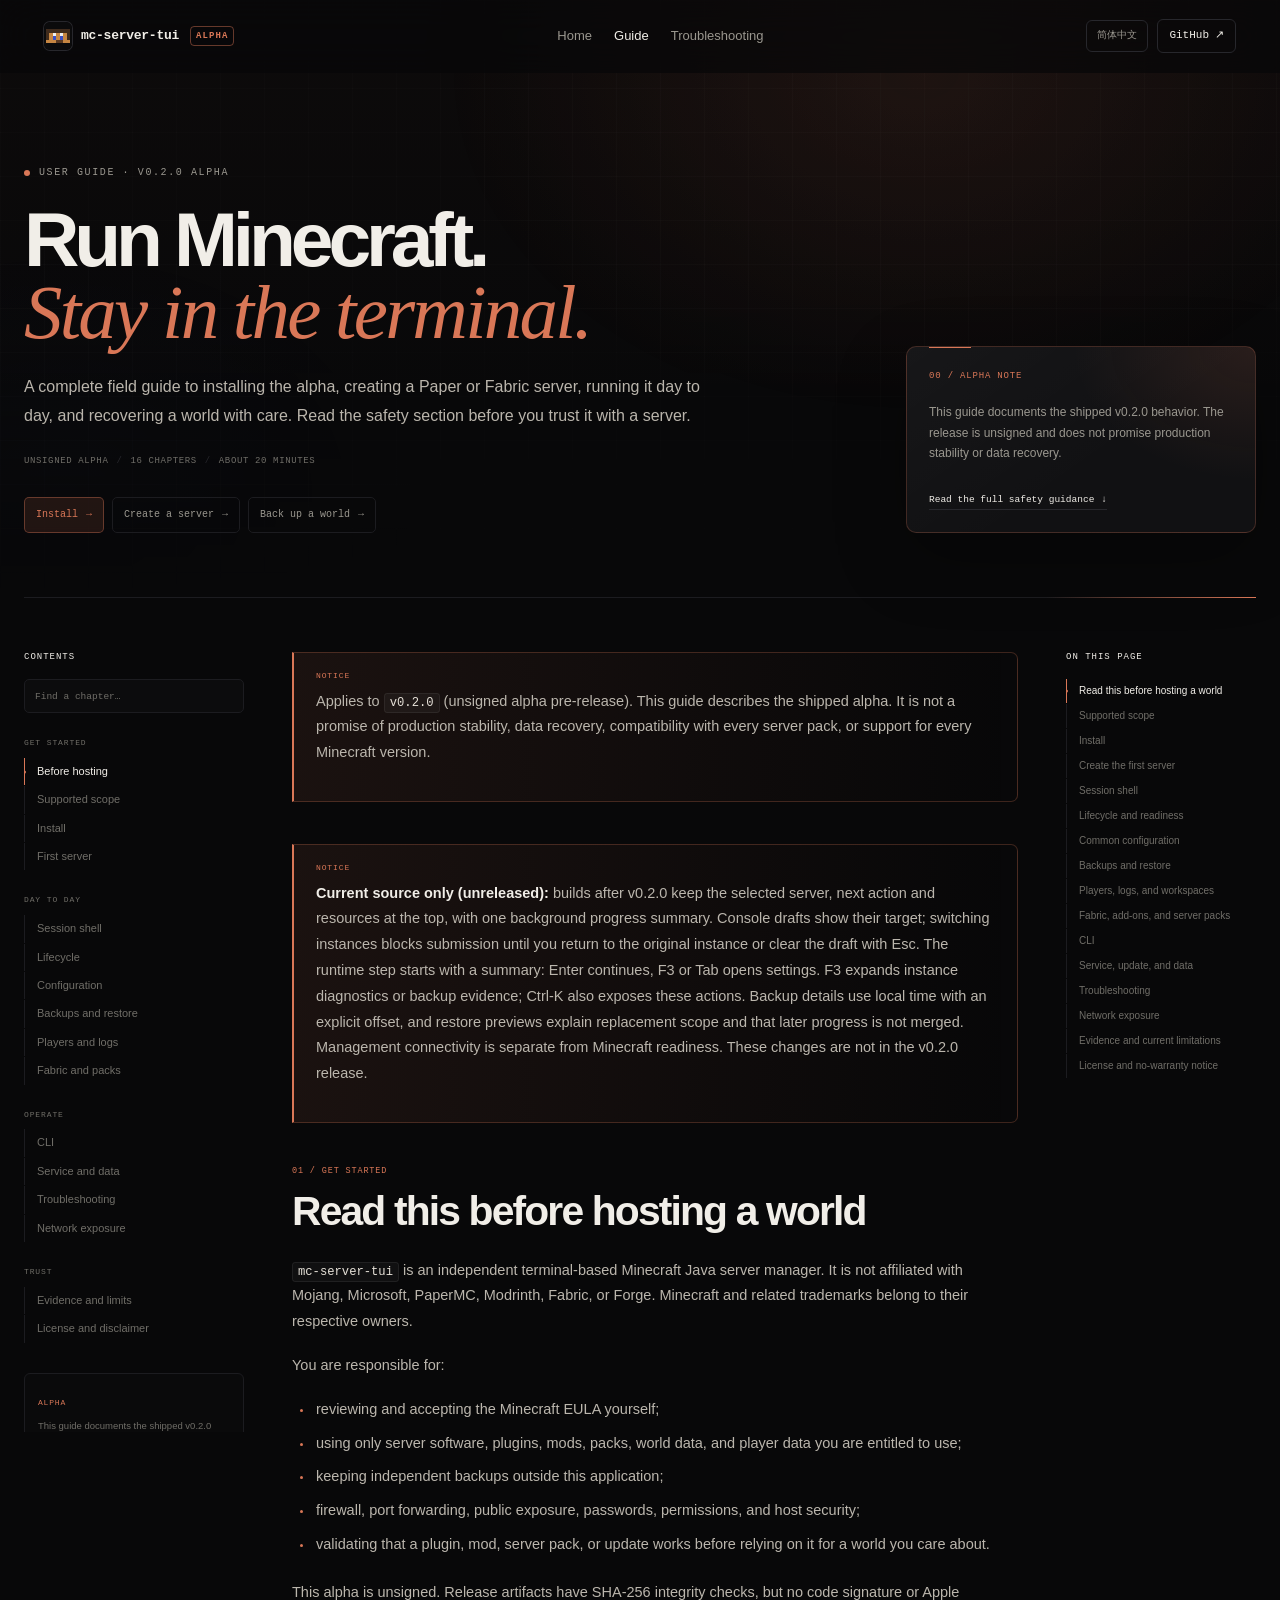
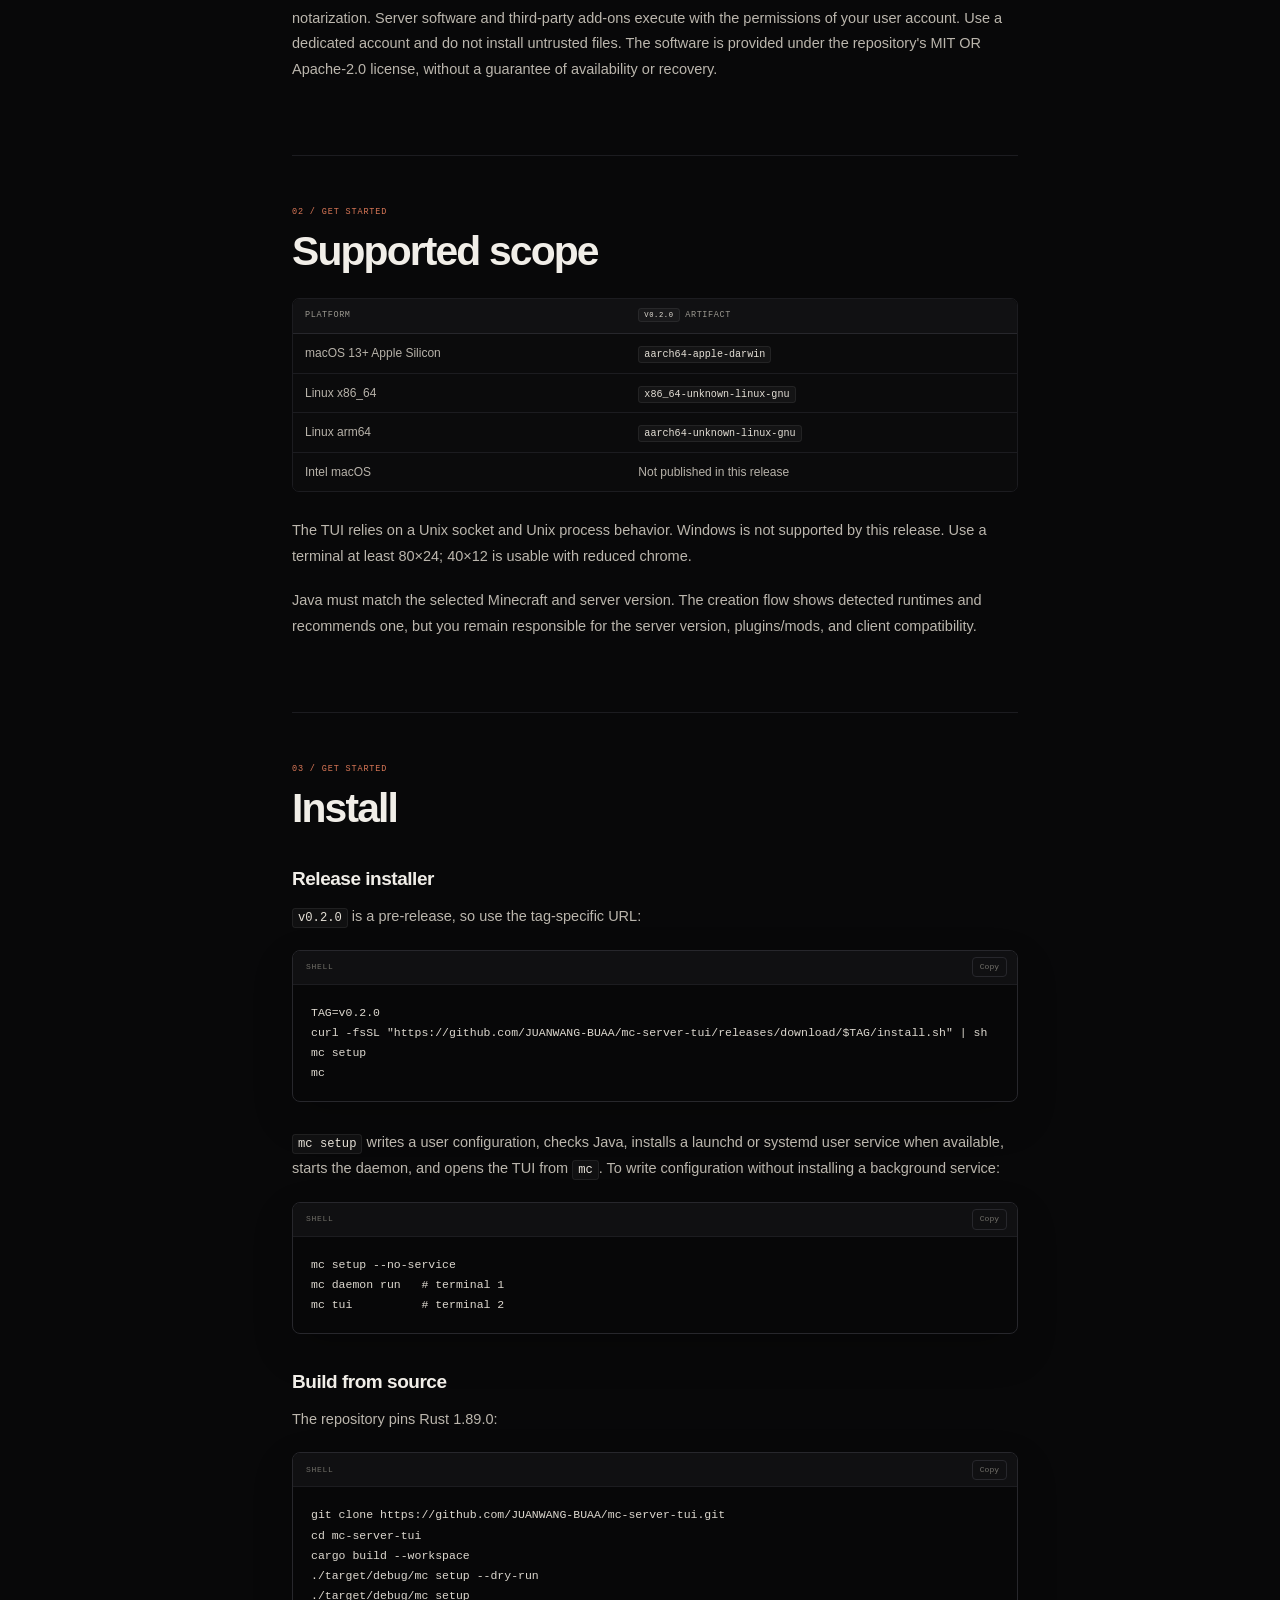
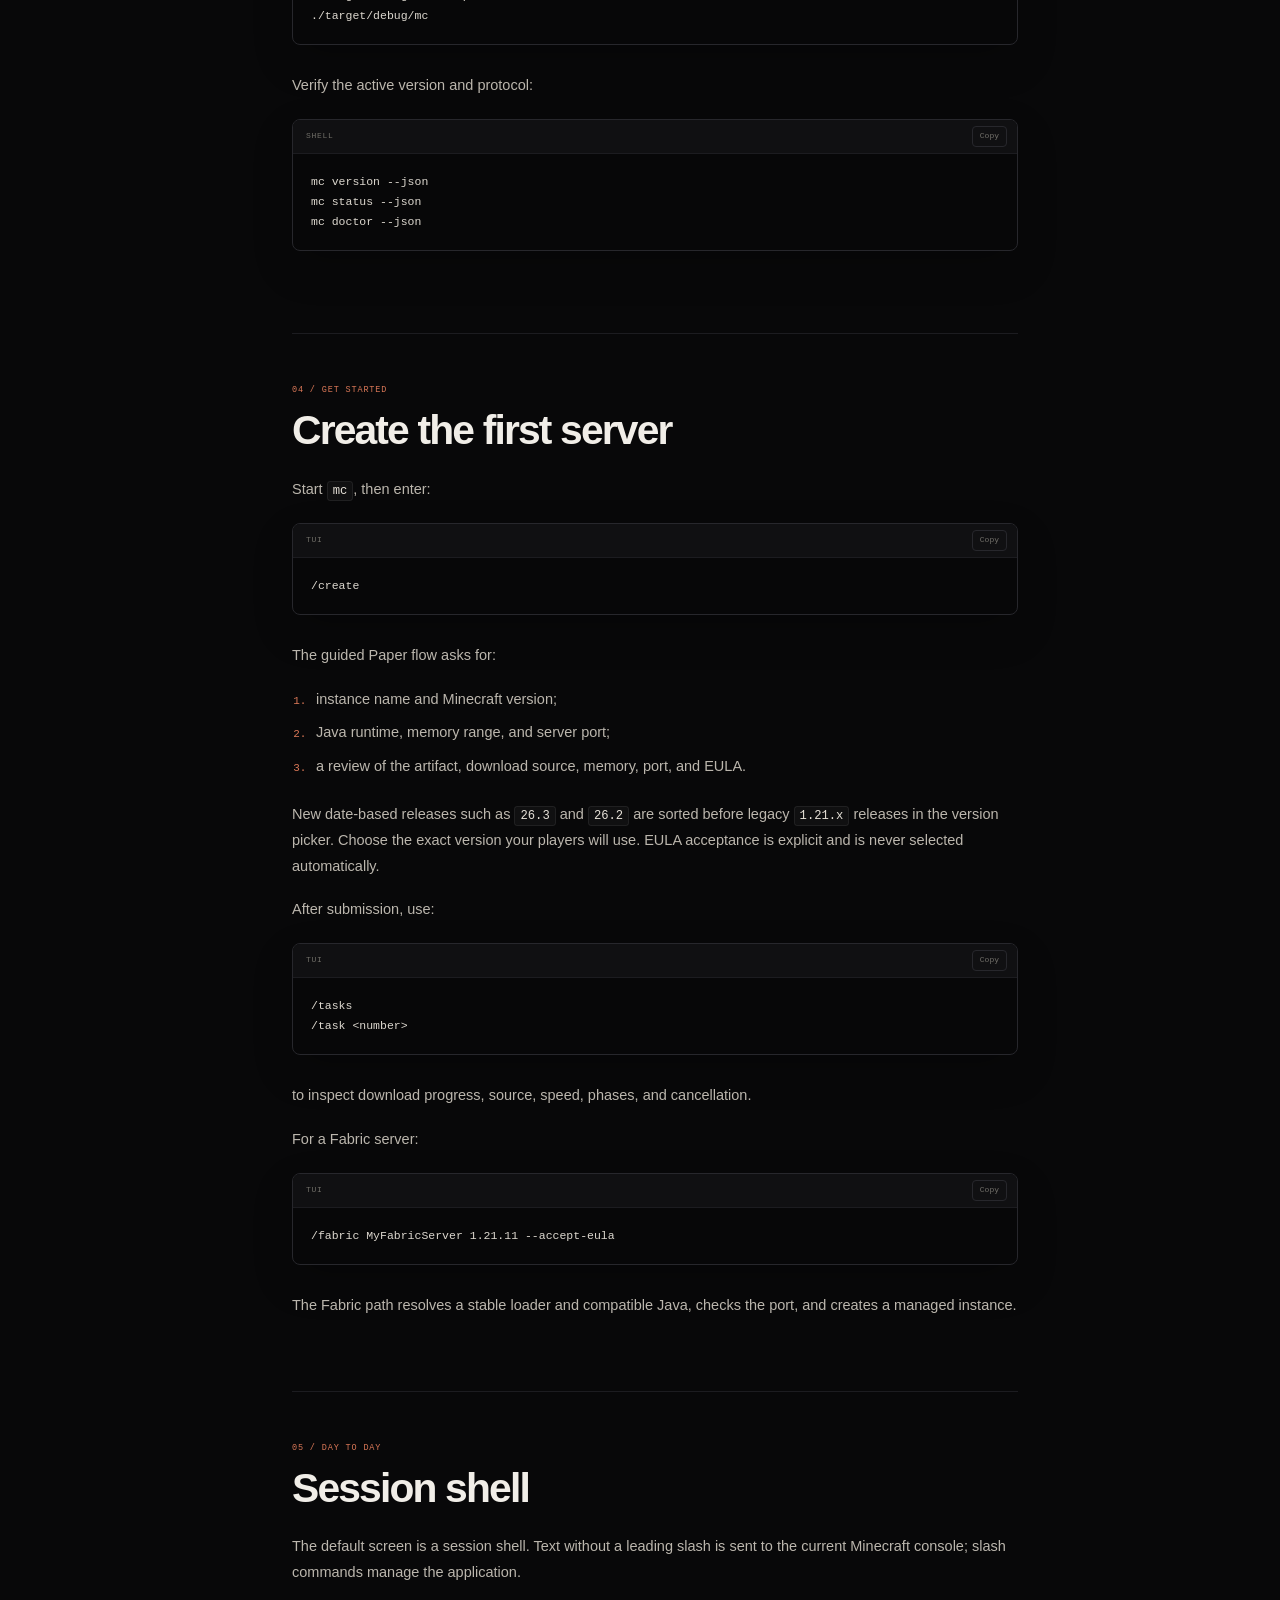
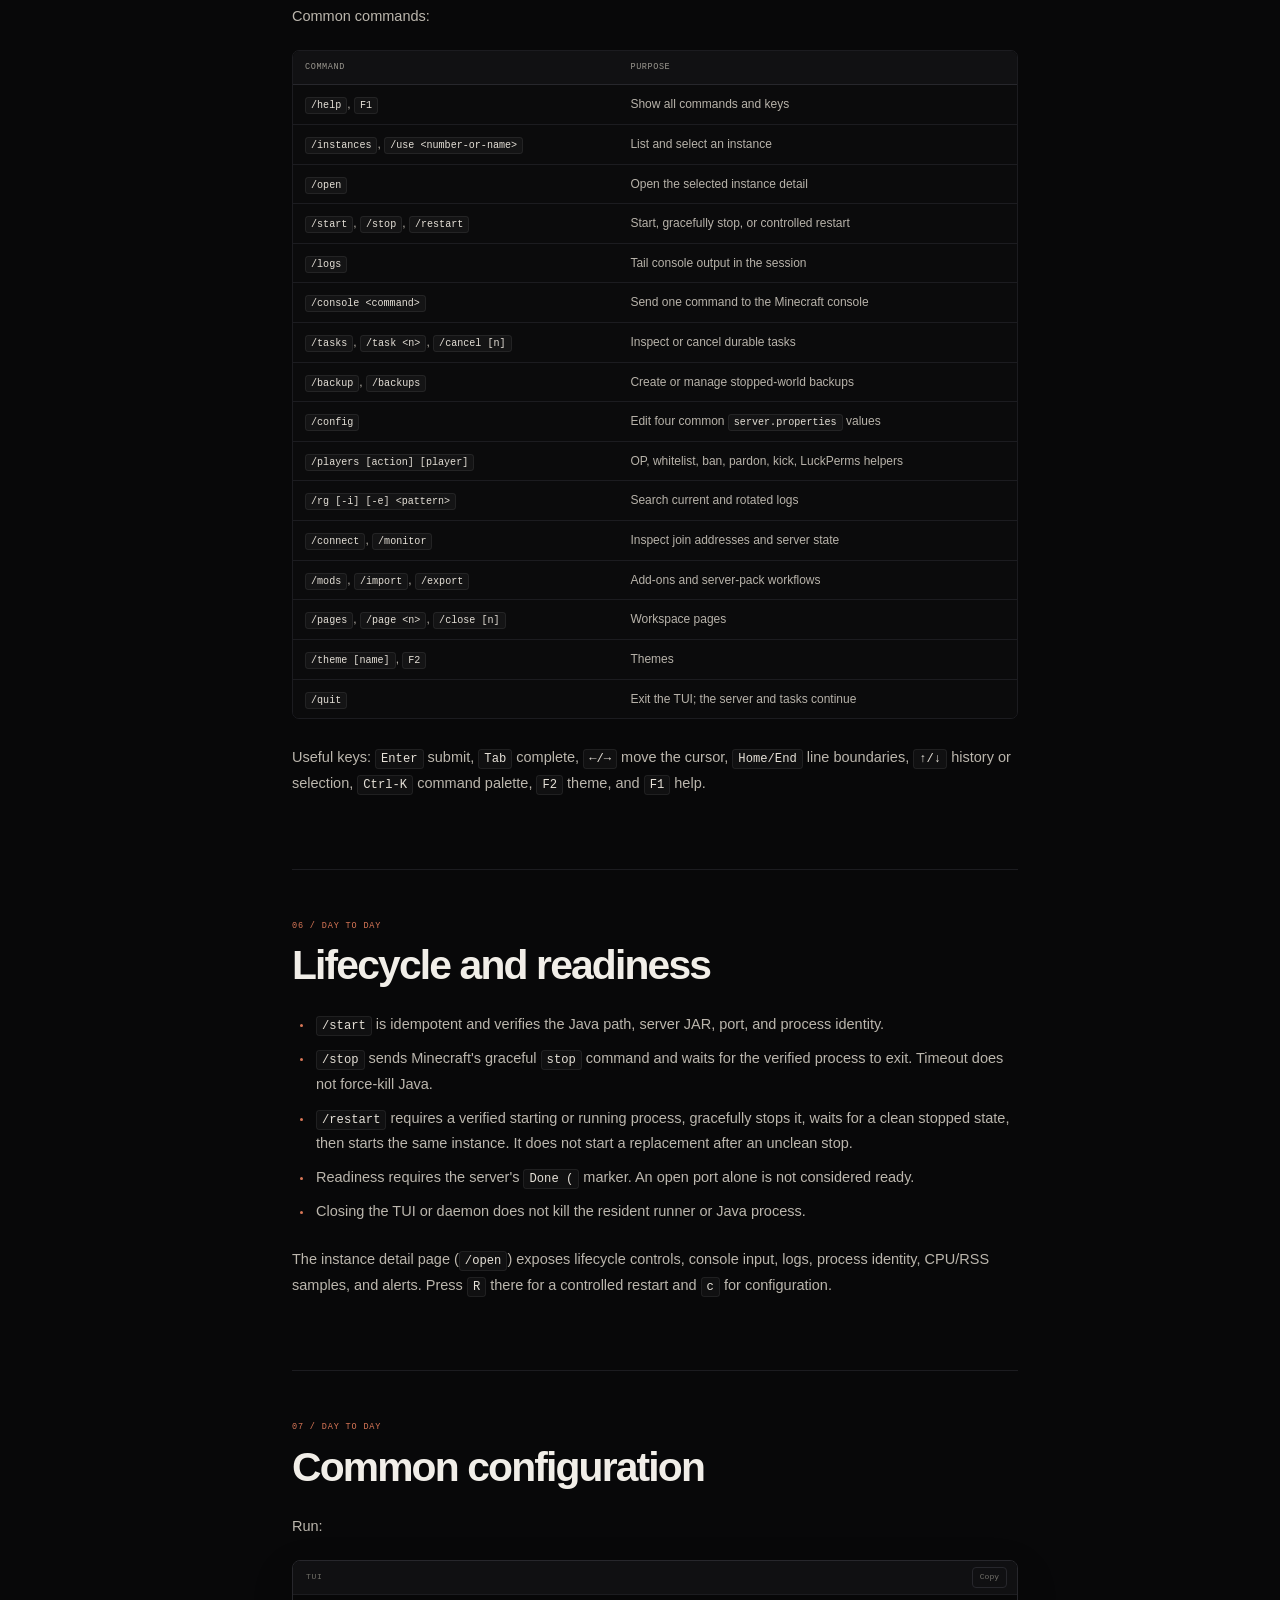
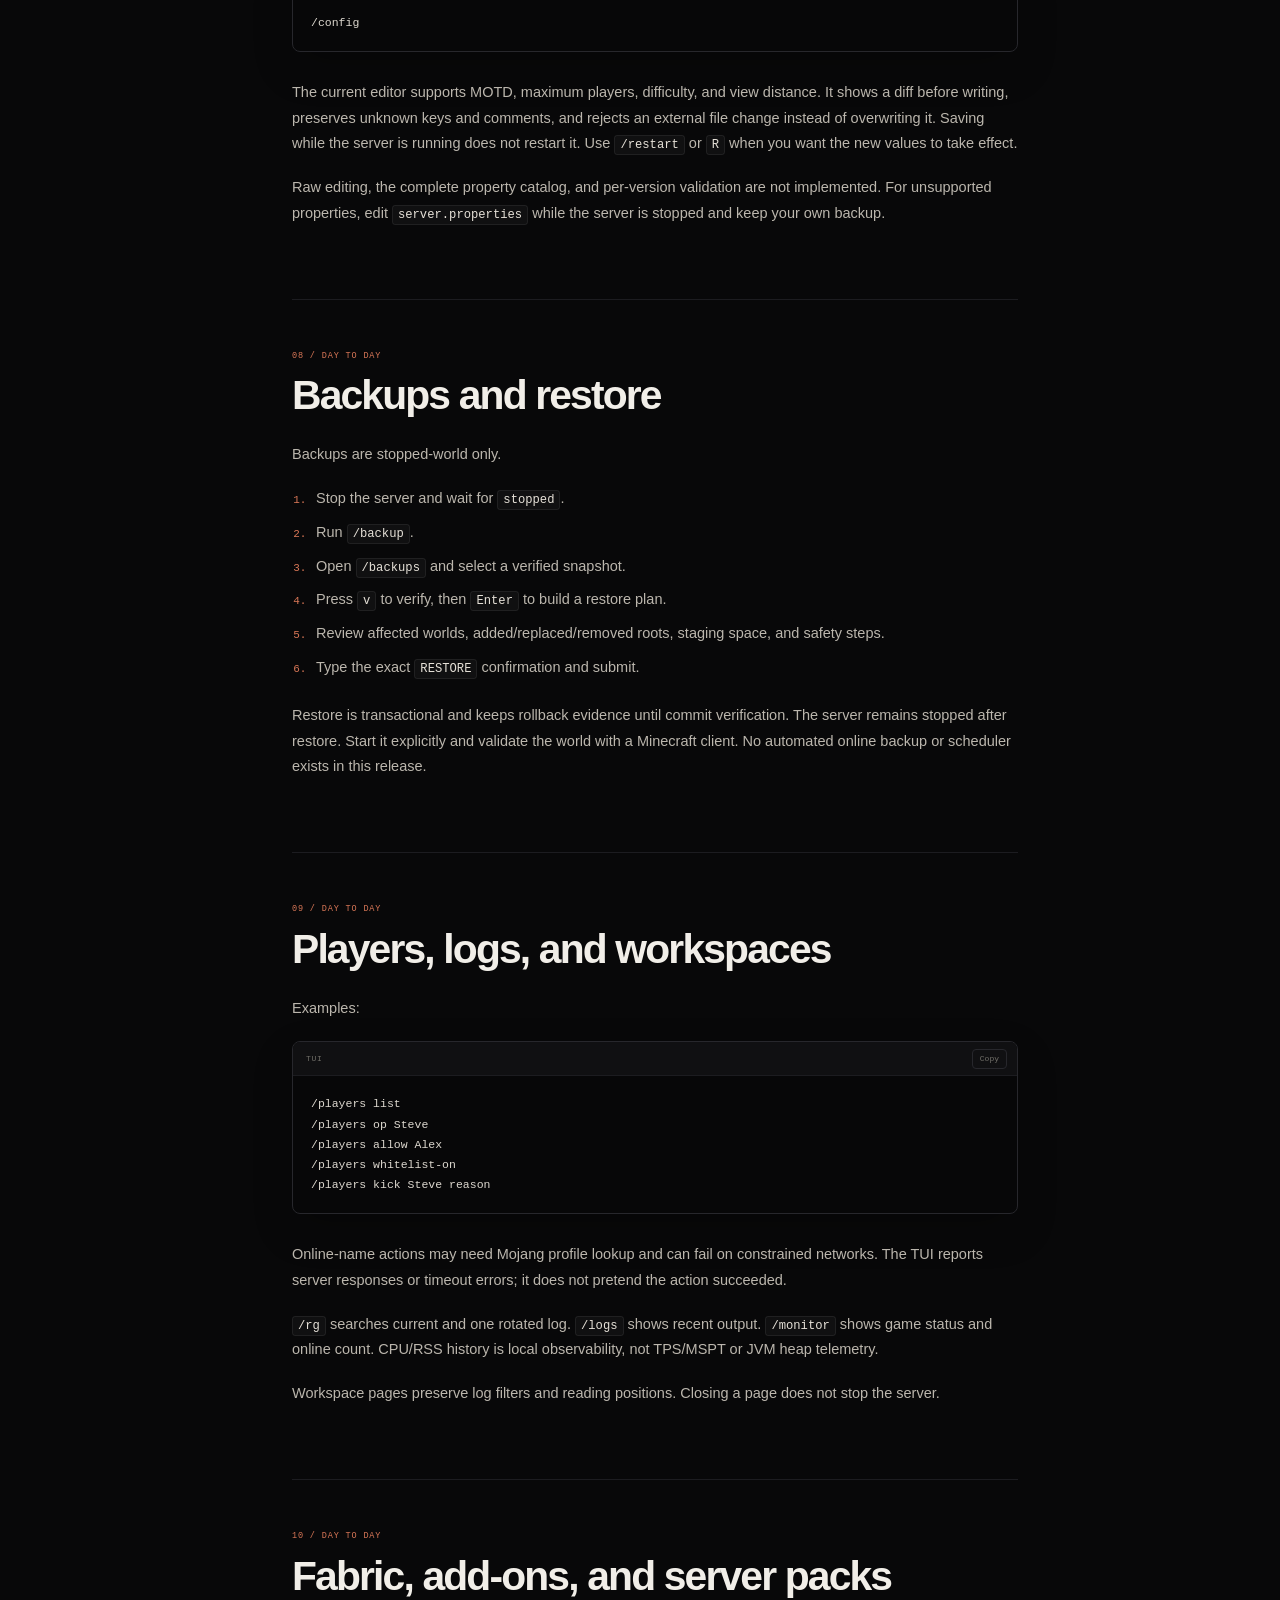
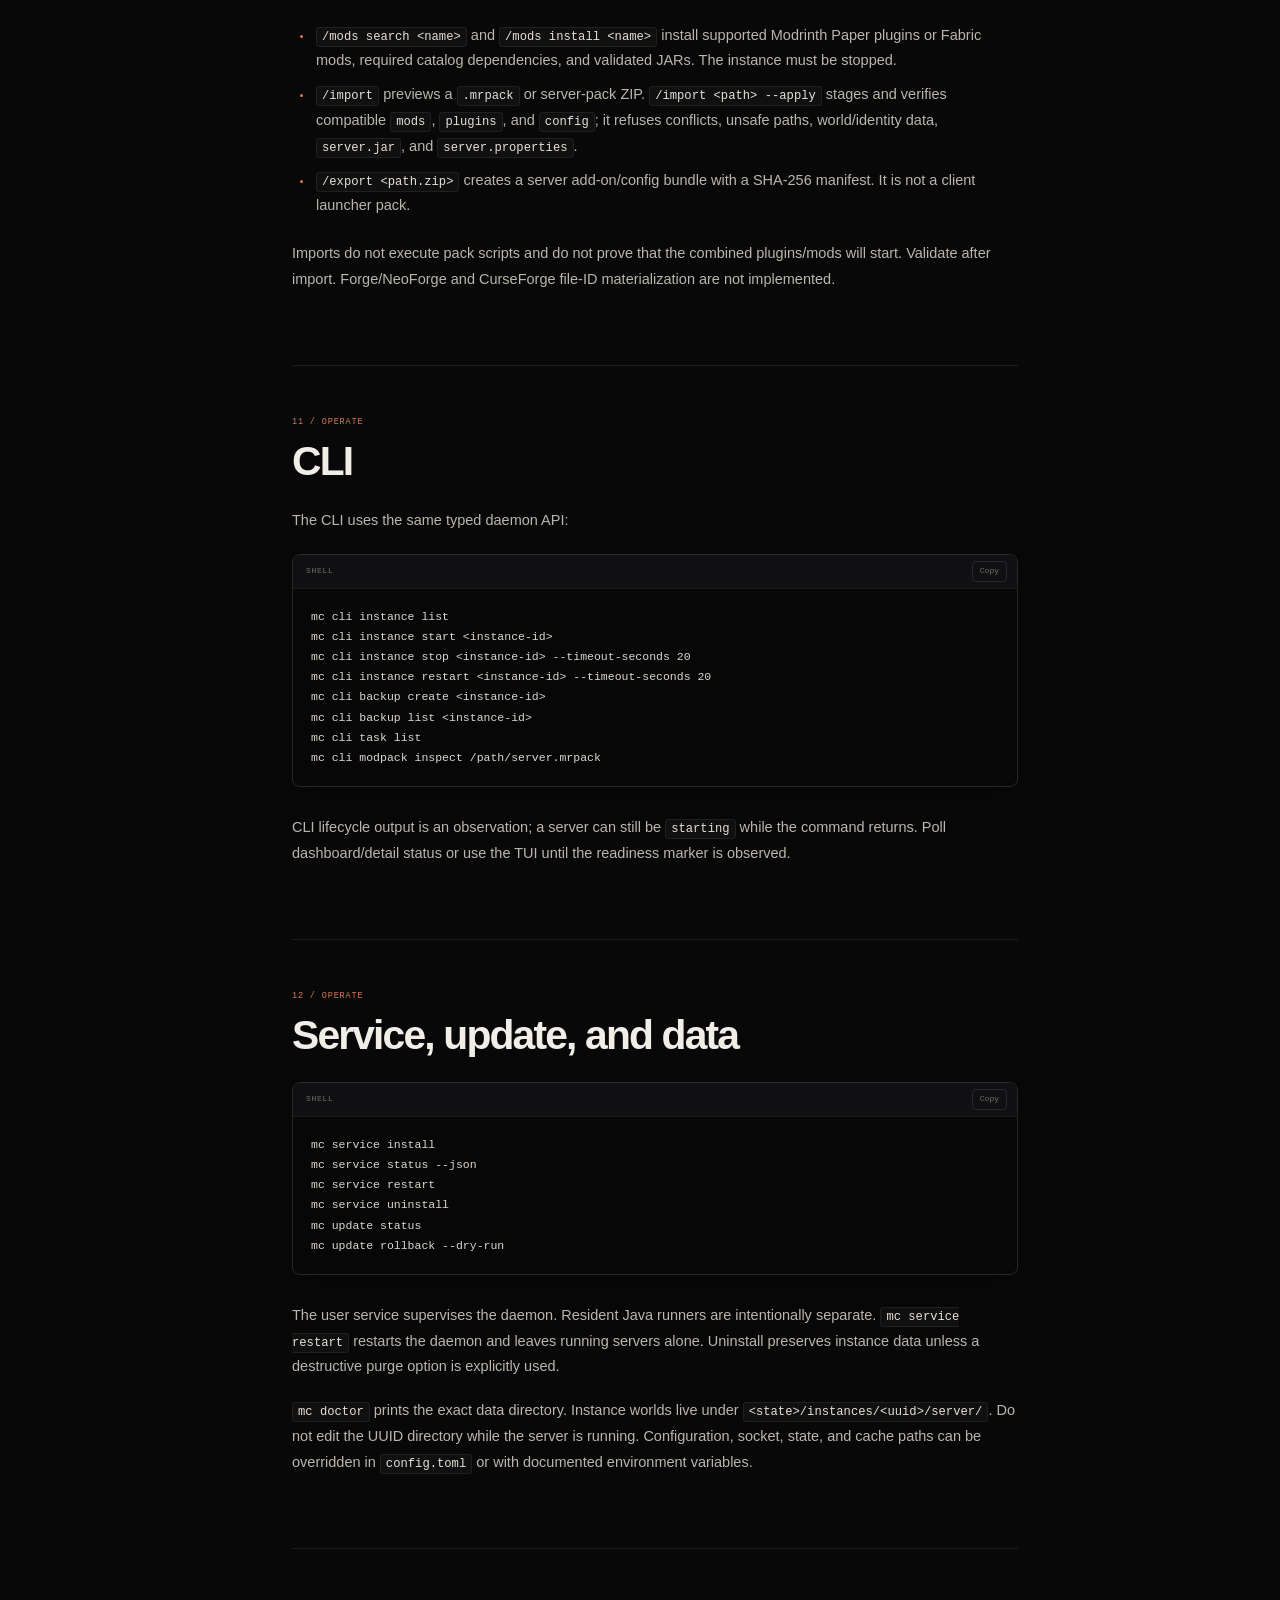
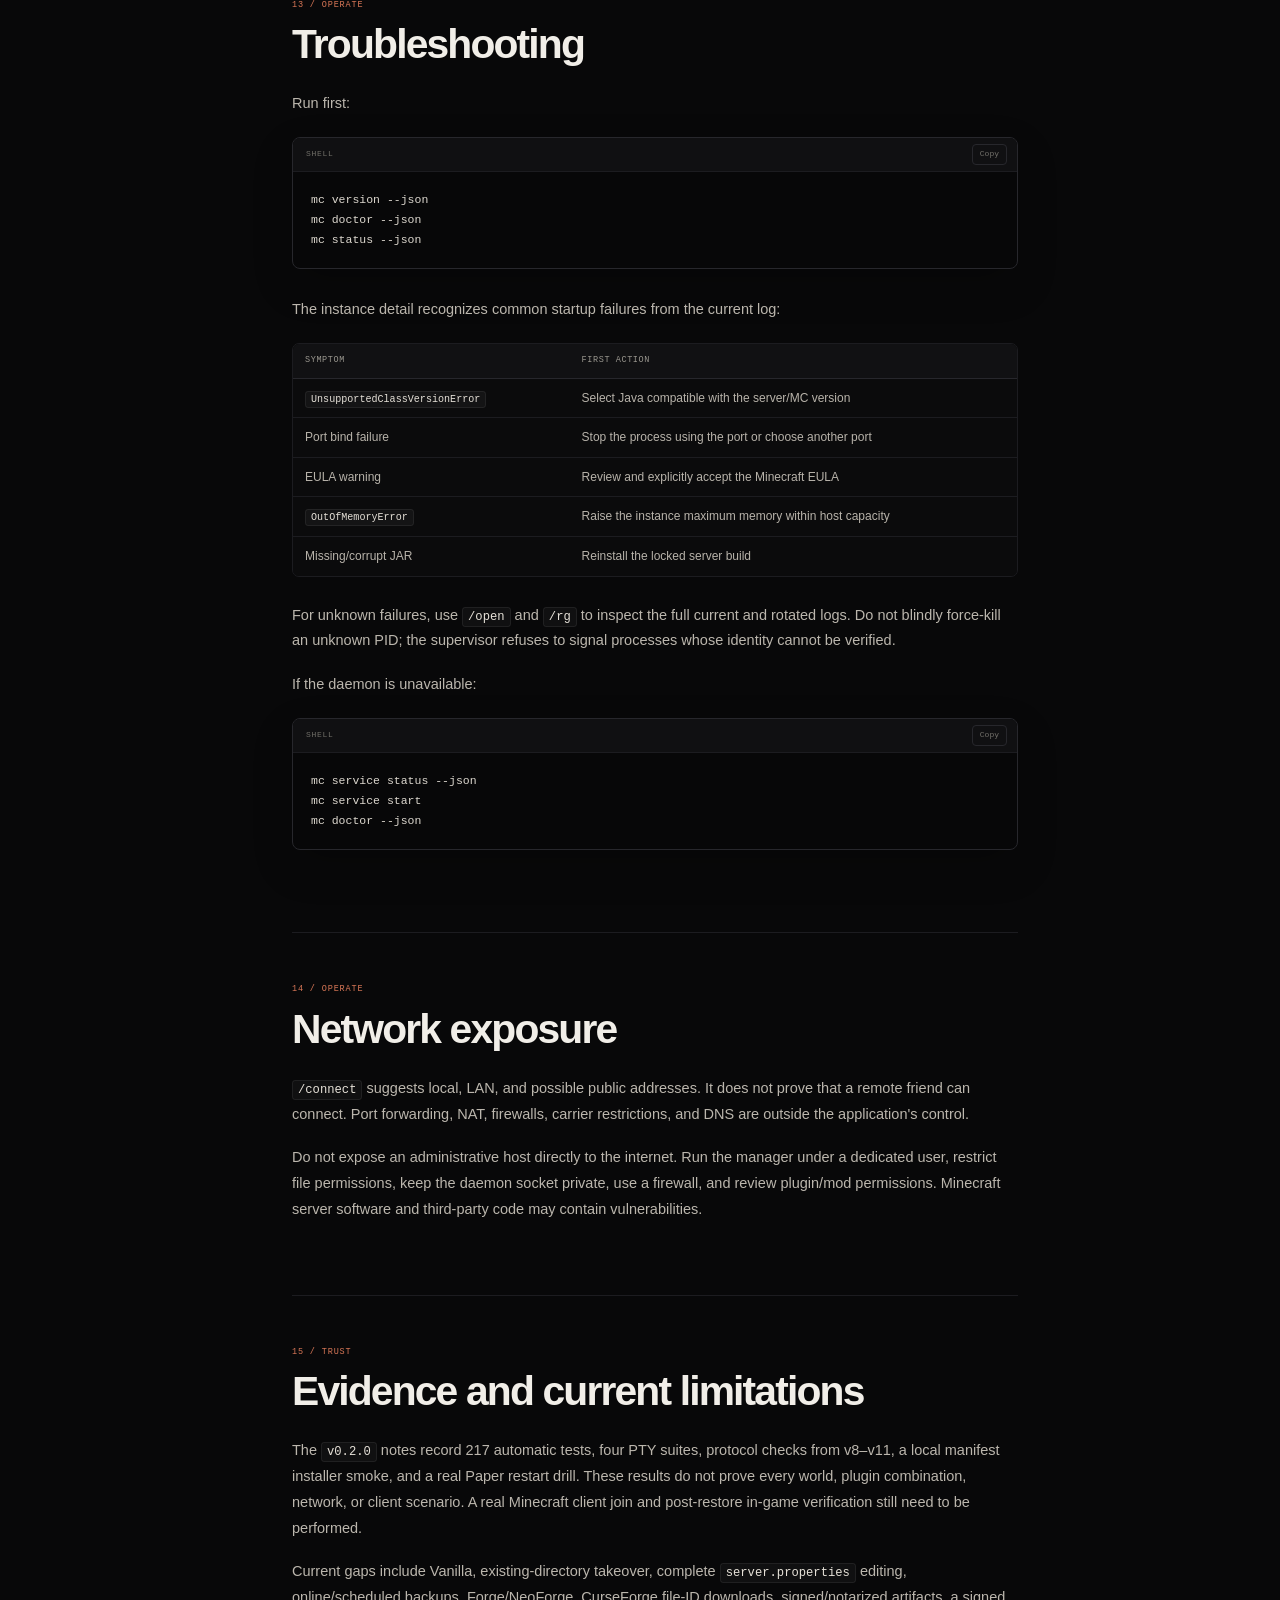
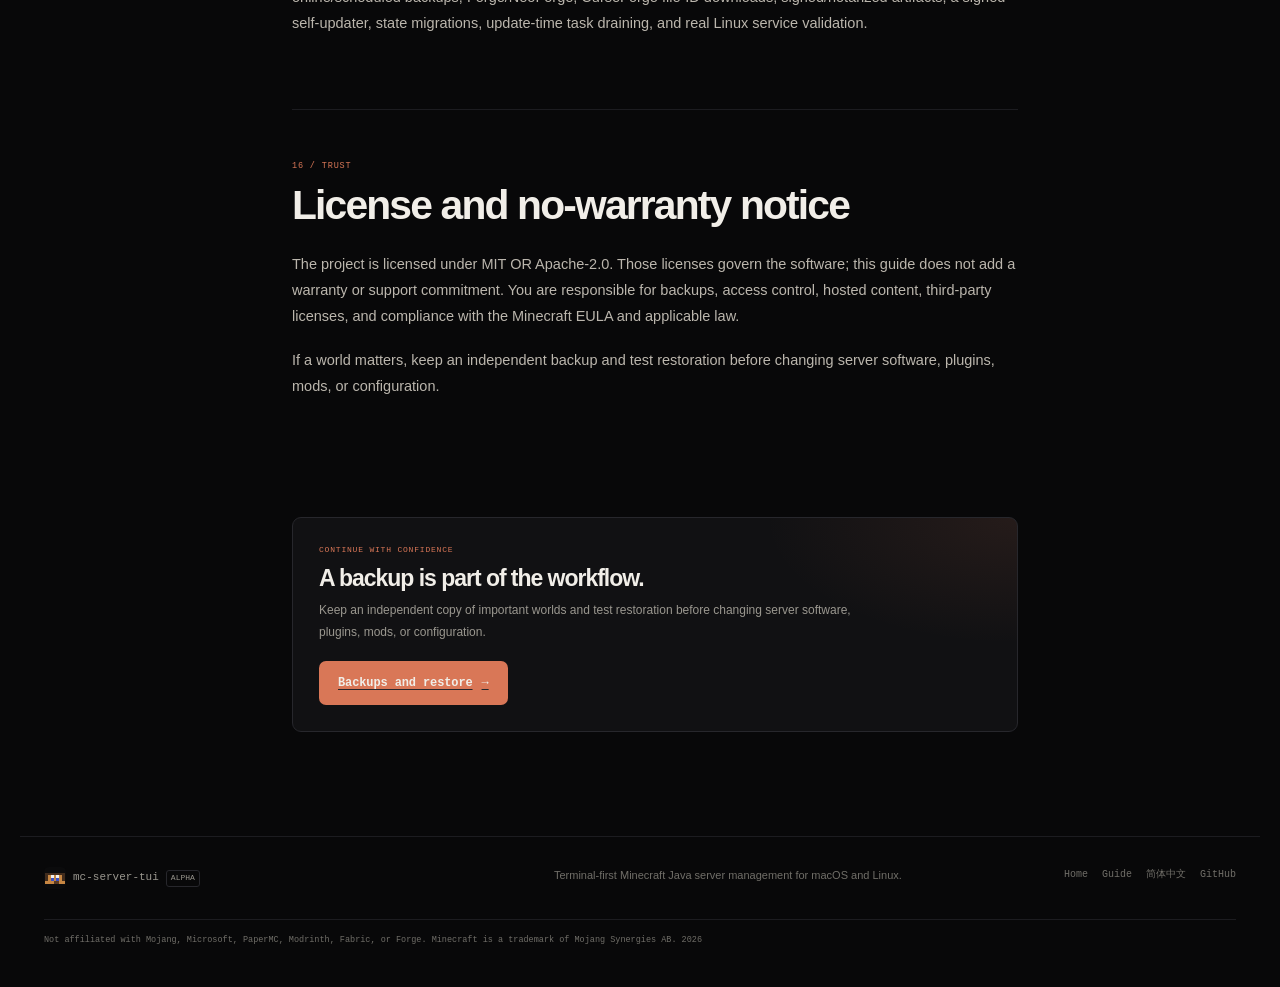
==== commit 3a11a454: "docs: document unreleased instance-centered TUI workflows" ====
--- a/site/docs/index.html
+++ b/site/docs/index.html
@@ -96,6 +96,7 @@
 
       <article class="docs-article" id="guide">
 <aside class="doc-callout doc-callout-warning"><span class="doc-callout-label">Notice</span><p>Applies to <code>v0.2.0</code> (unsigned alpha pre-release). This guide describes the shipped alpha. It is not a promise of production stability, data recovery, compatibility with every server pack, or support for every Minecraft version.</p></aside>
+<aside class="doc-callout doc-callout-warning"><span class="doc-callout-label">Notice</span><p><strong>Current source only (unreleased):</strong> builds after v0.2.0 keep the selected server, next action and resources at the top, with one background progress summary. Console drafts show their target; switching instances blocks submission until you return to the original instance or clear the draft with Esc. The runtime step starts with a summary: Enter continues, F3 or Tab opens settings. F3 expands instance diagnostics or backup evidence; Ctrl-K also exposes these actions. Backup details use local time with an explicit offset, and restore previews explain replacement scope and that later progress is not merged. Management connectivity is separate from Minecraft readiness. These changes are not in the v0.2.0 release.</p></aside>
 <section class="doc-section" id="read-before-hosting"><header class="doc-section-head"><span class="doc-section-kicker">01 / Get started</span><h2>Read this before hosting a world</h2></header>
 <p><code>mc-server-tui</code> is an independent terminal-based Minecraft Java server manager. It is not affiliated with Mojang, Microsoft, PaperMC, Modrinth, Fabric, or Forge. Minecraft and related trademarks belong to their respective owners.</p>
 <p>You are responsible for:</p>
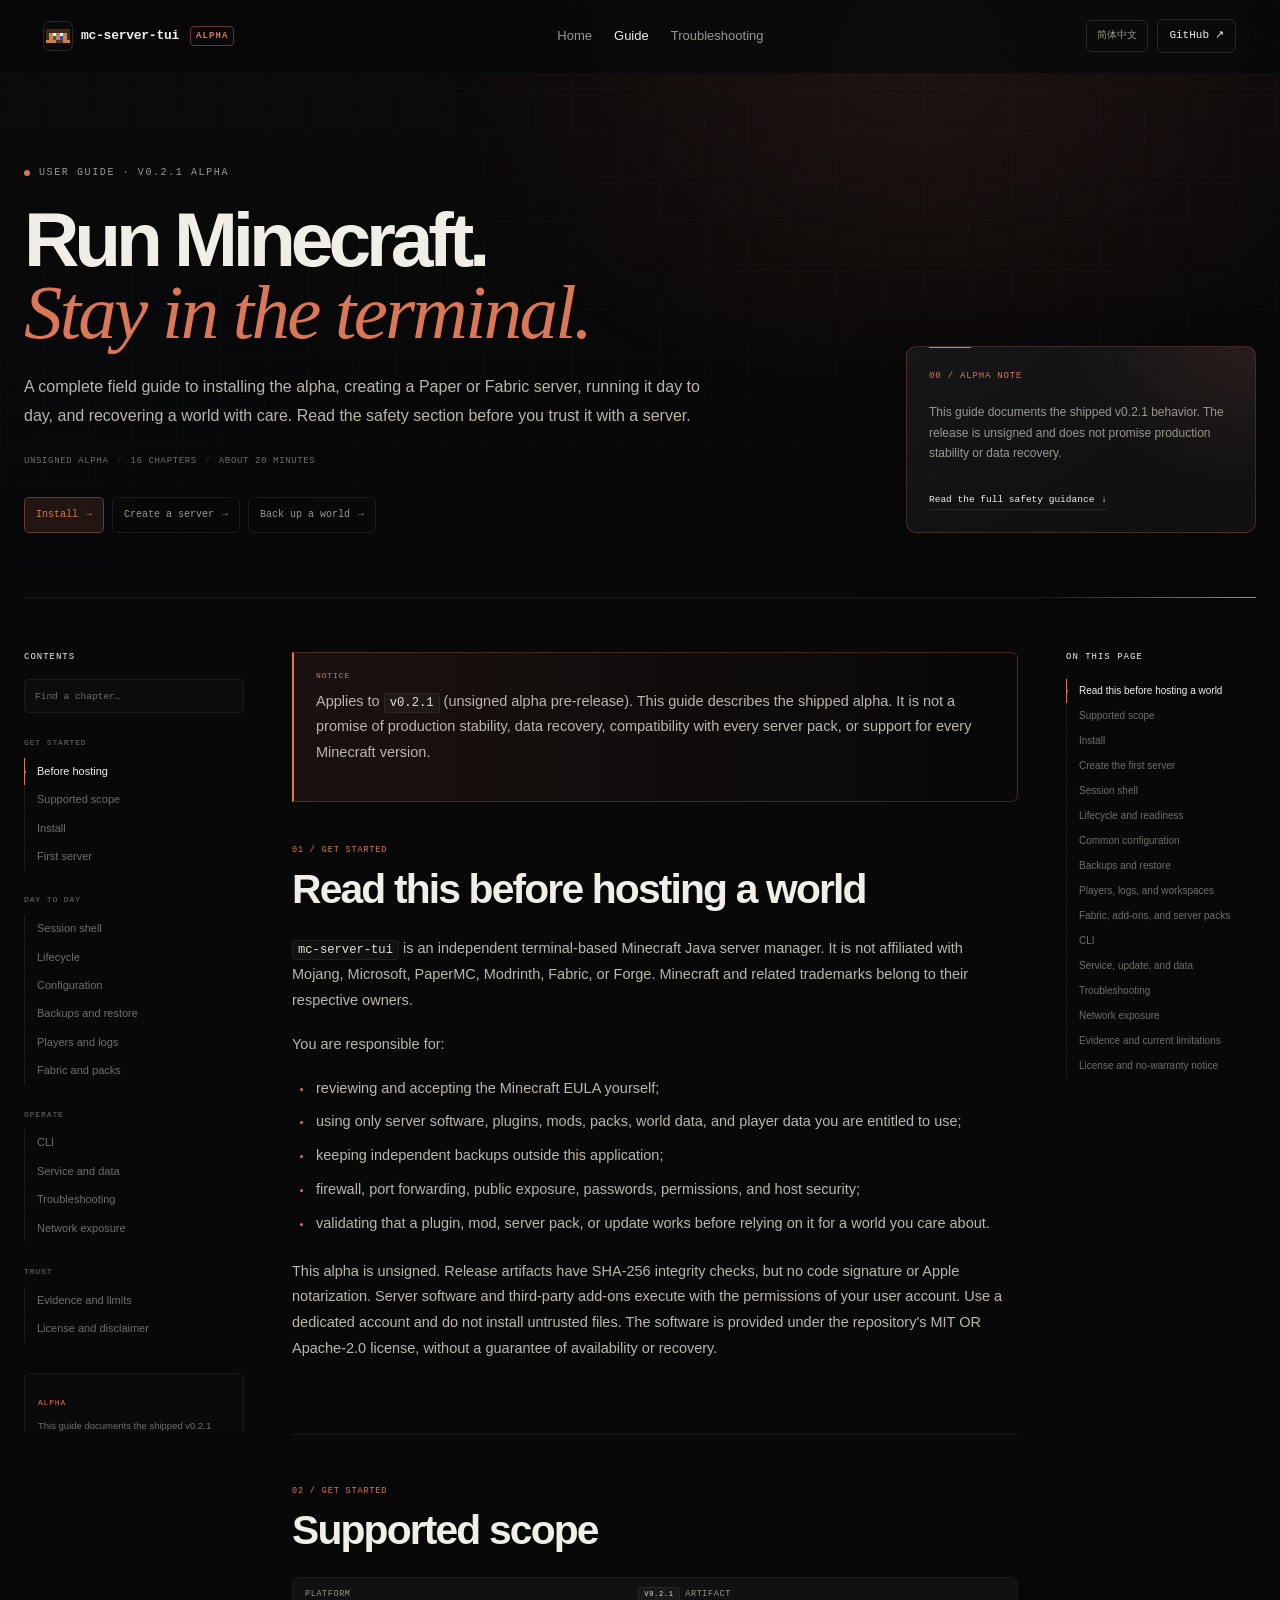
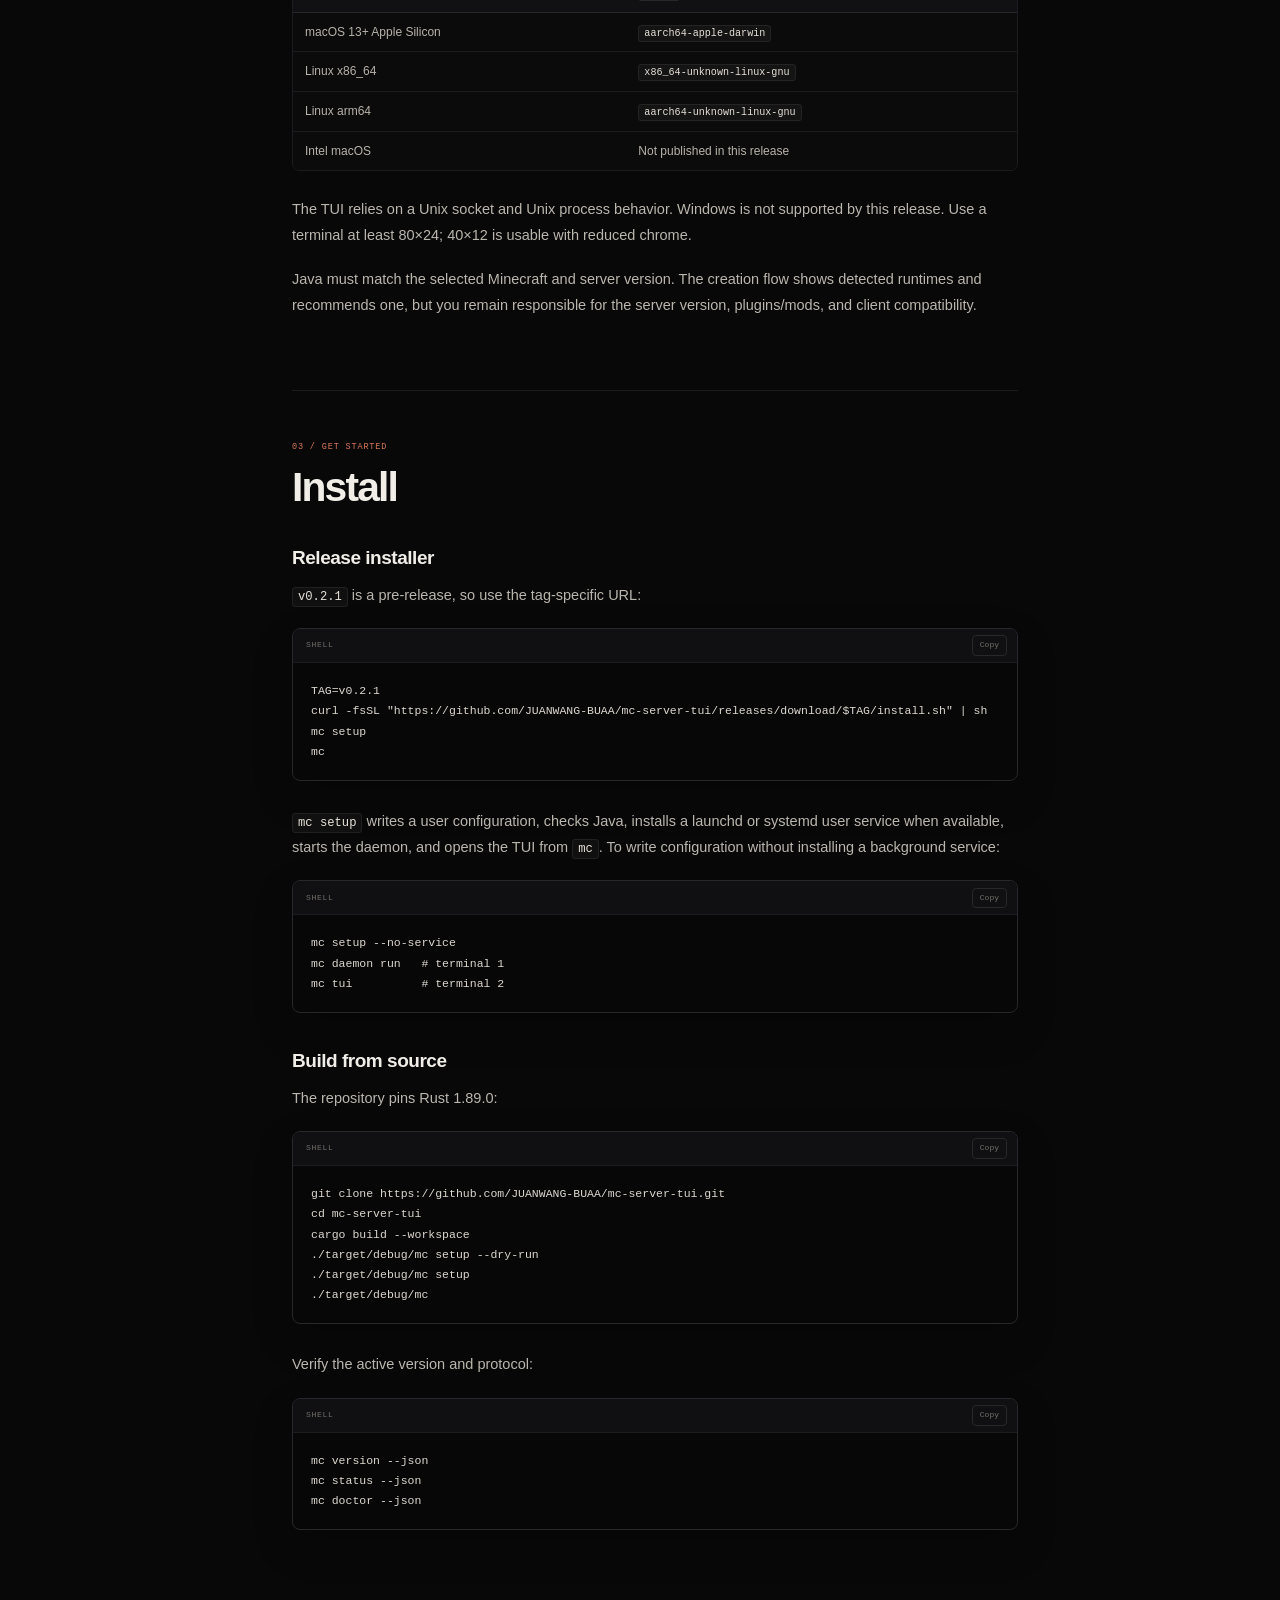
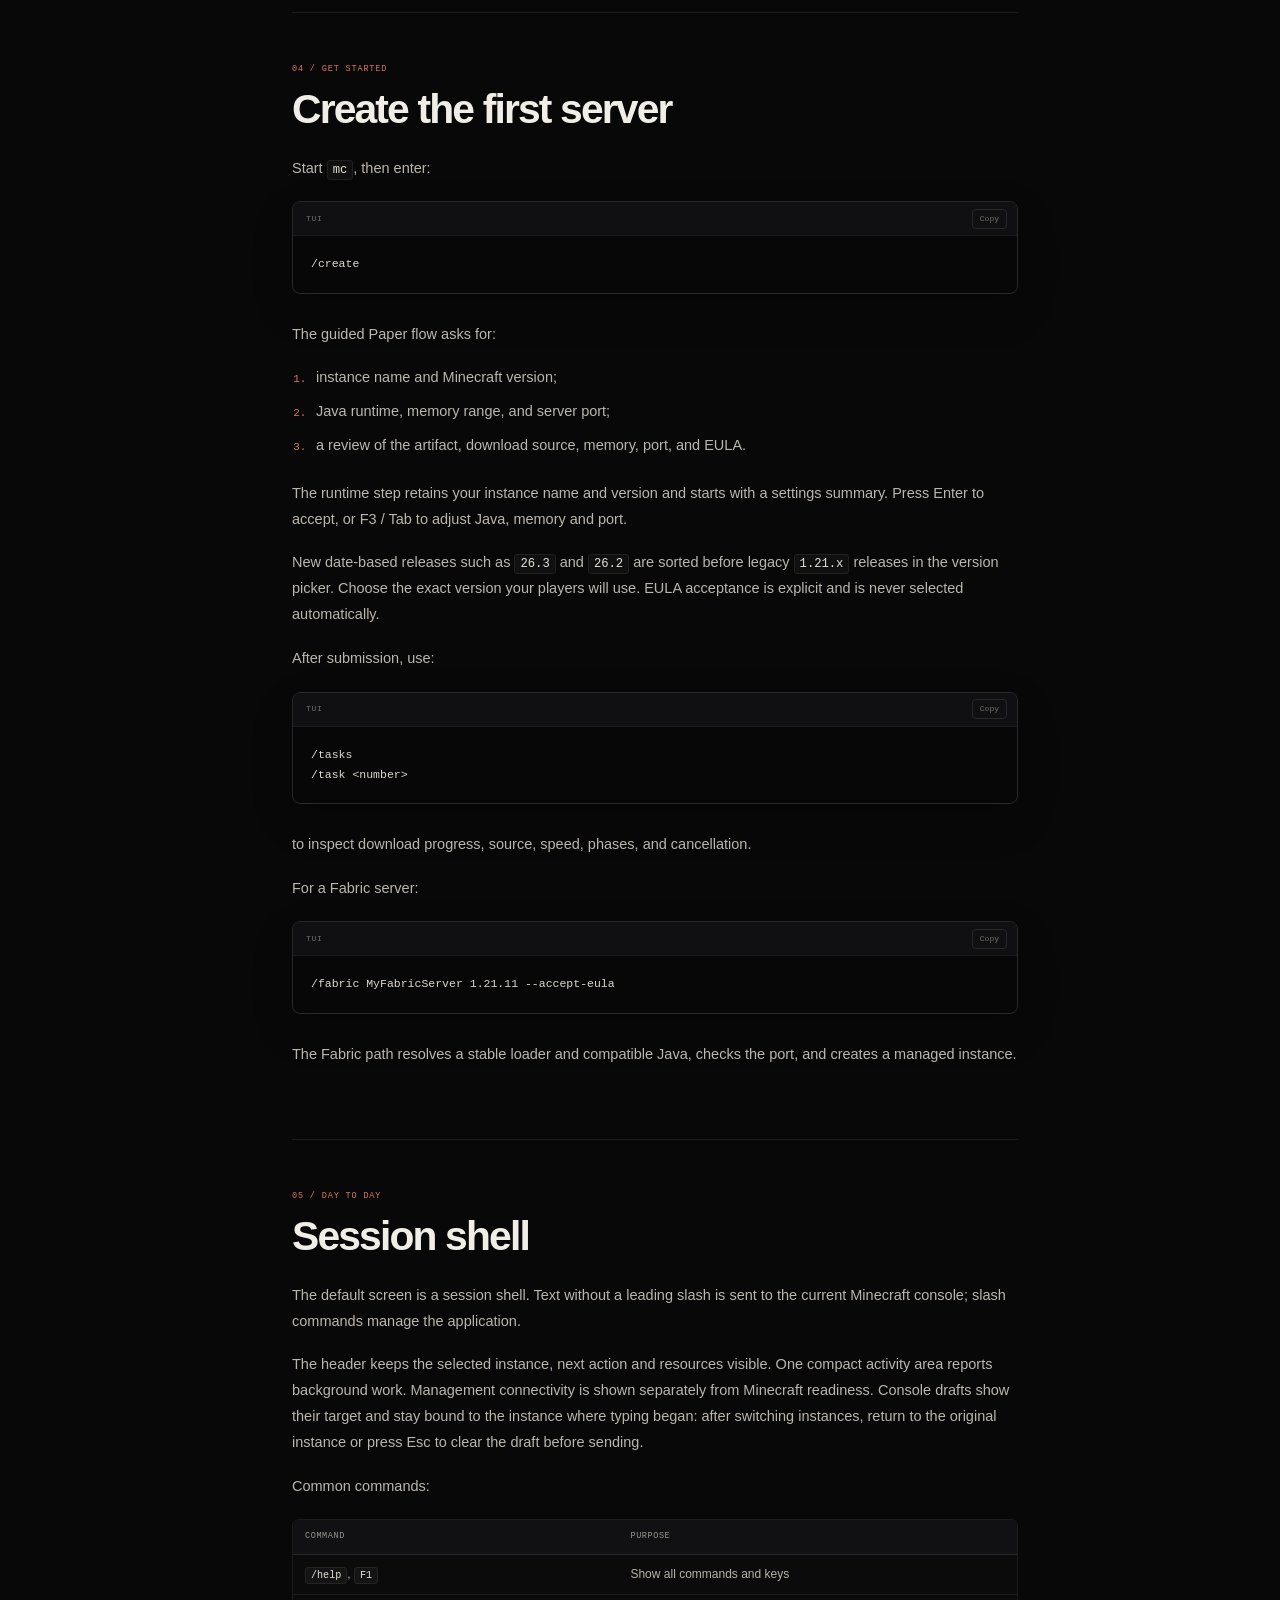
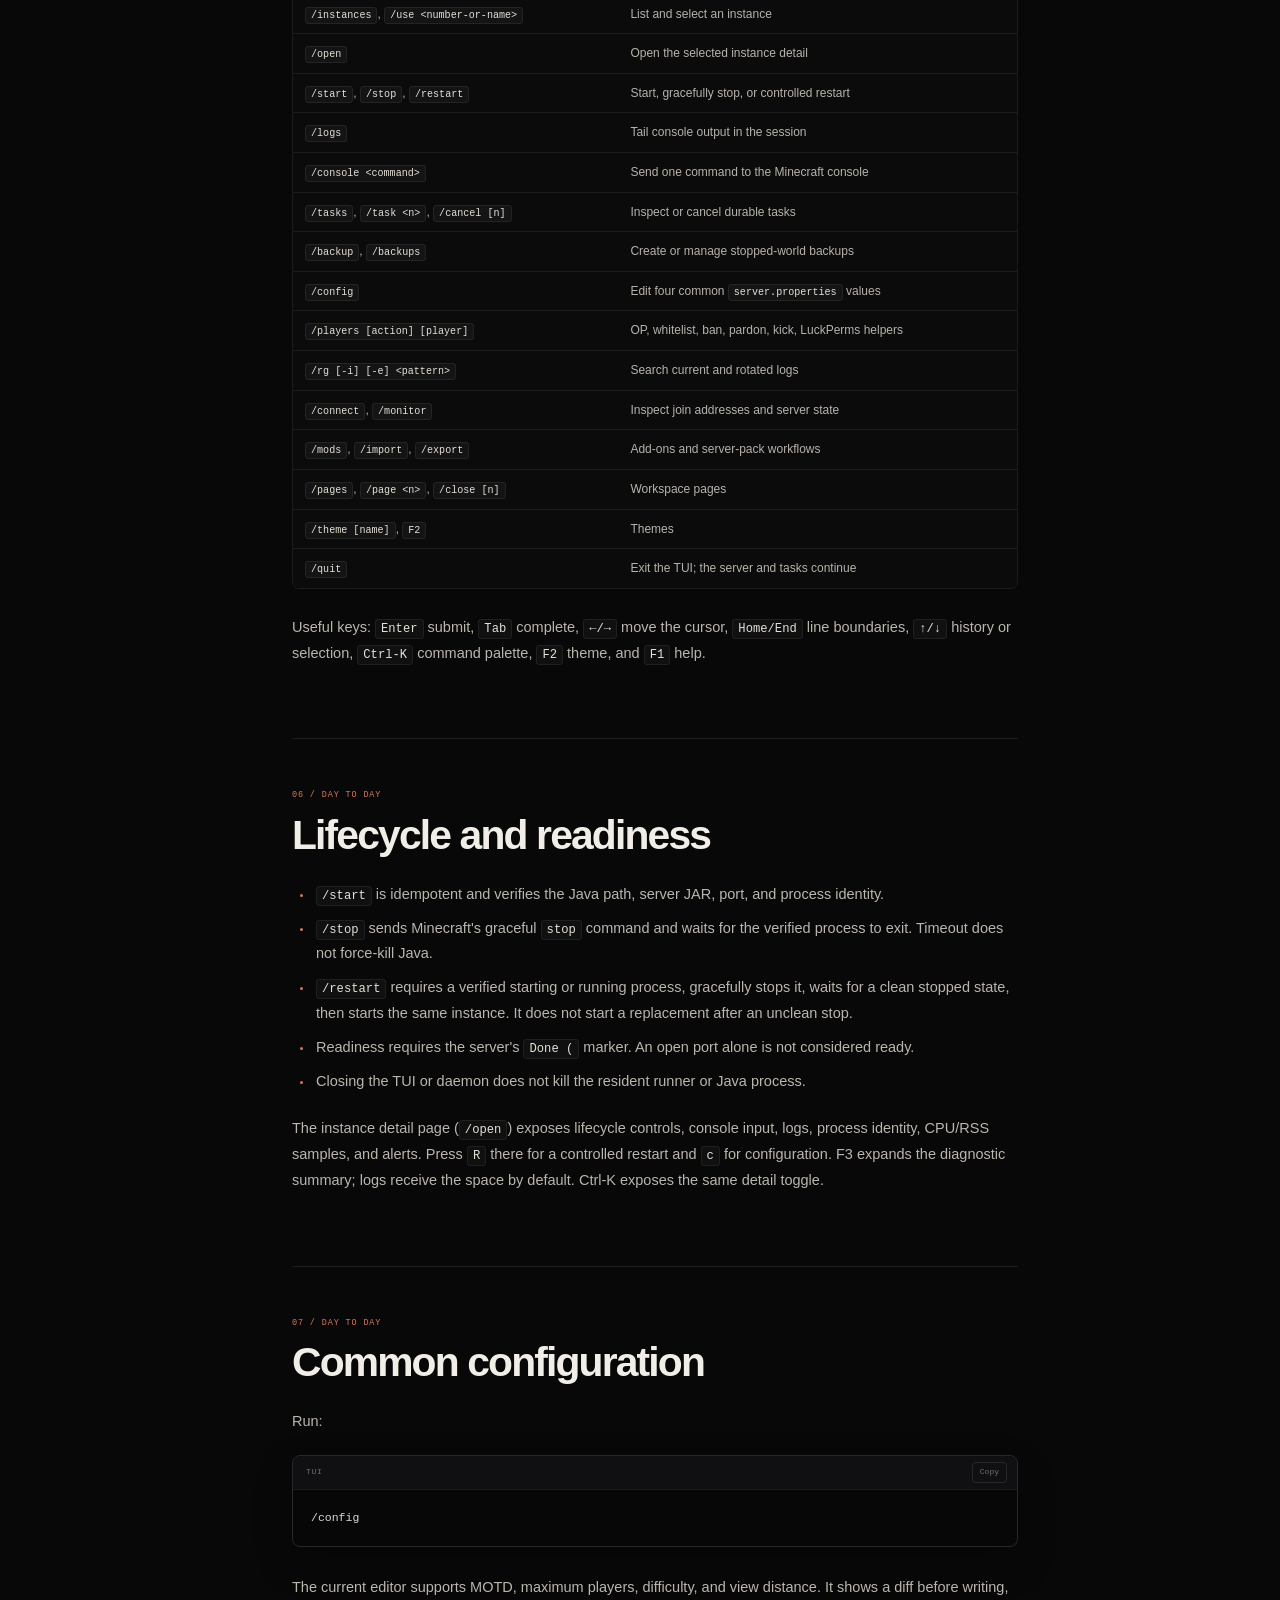
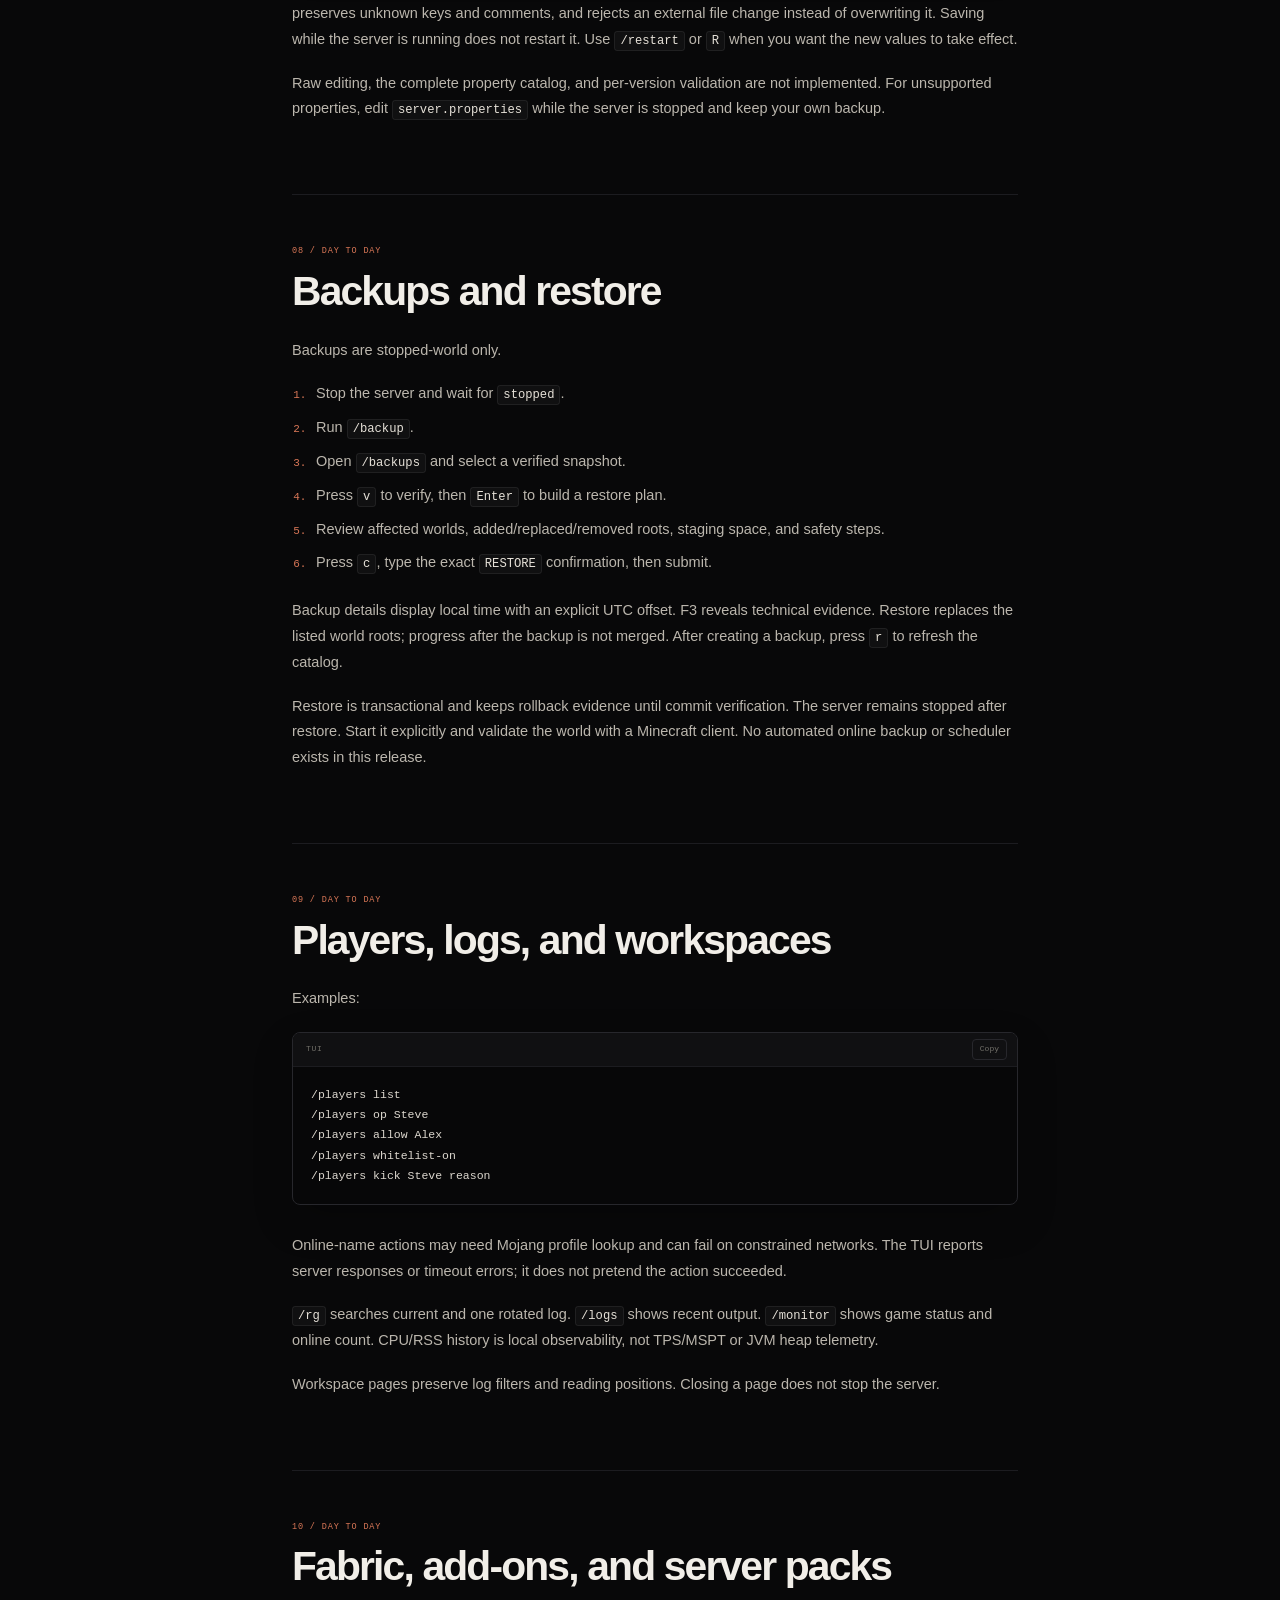
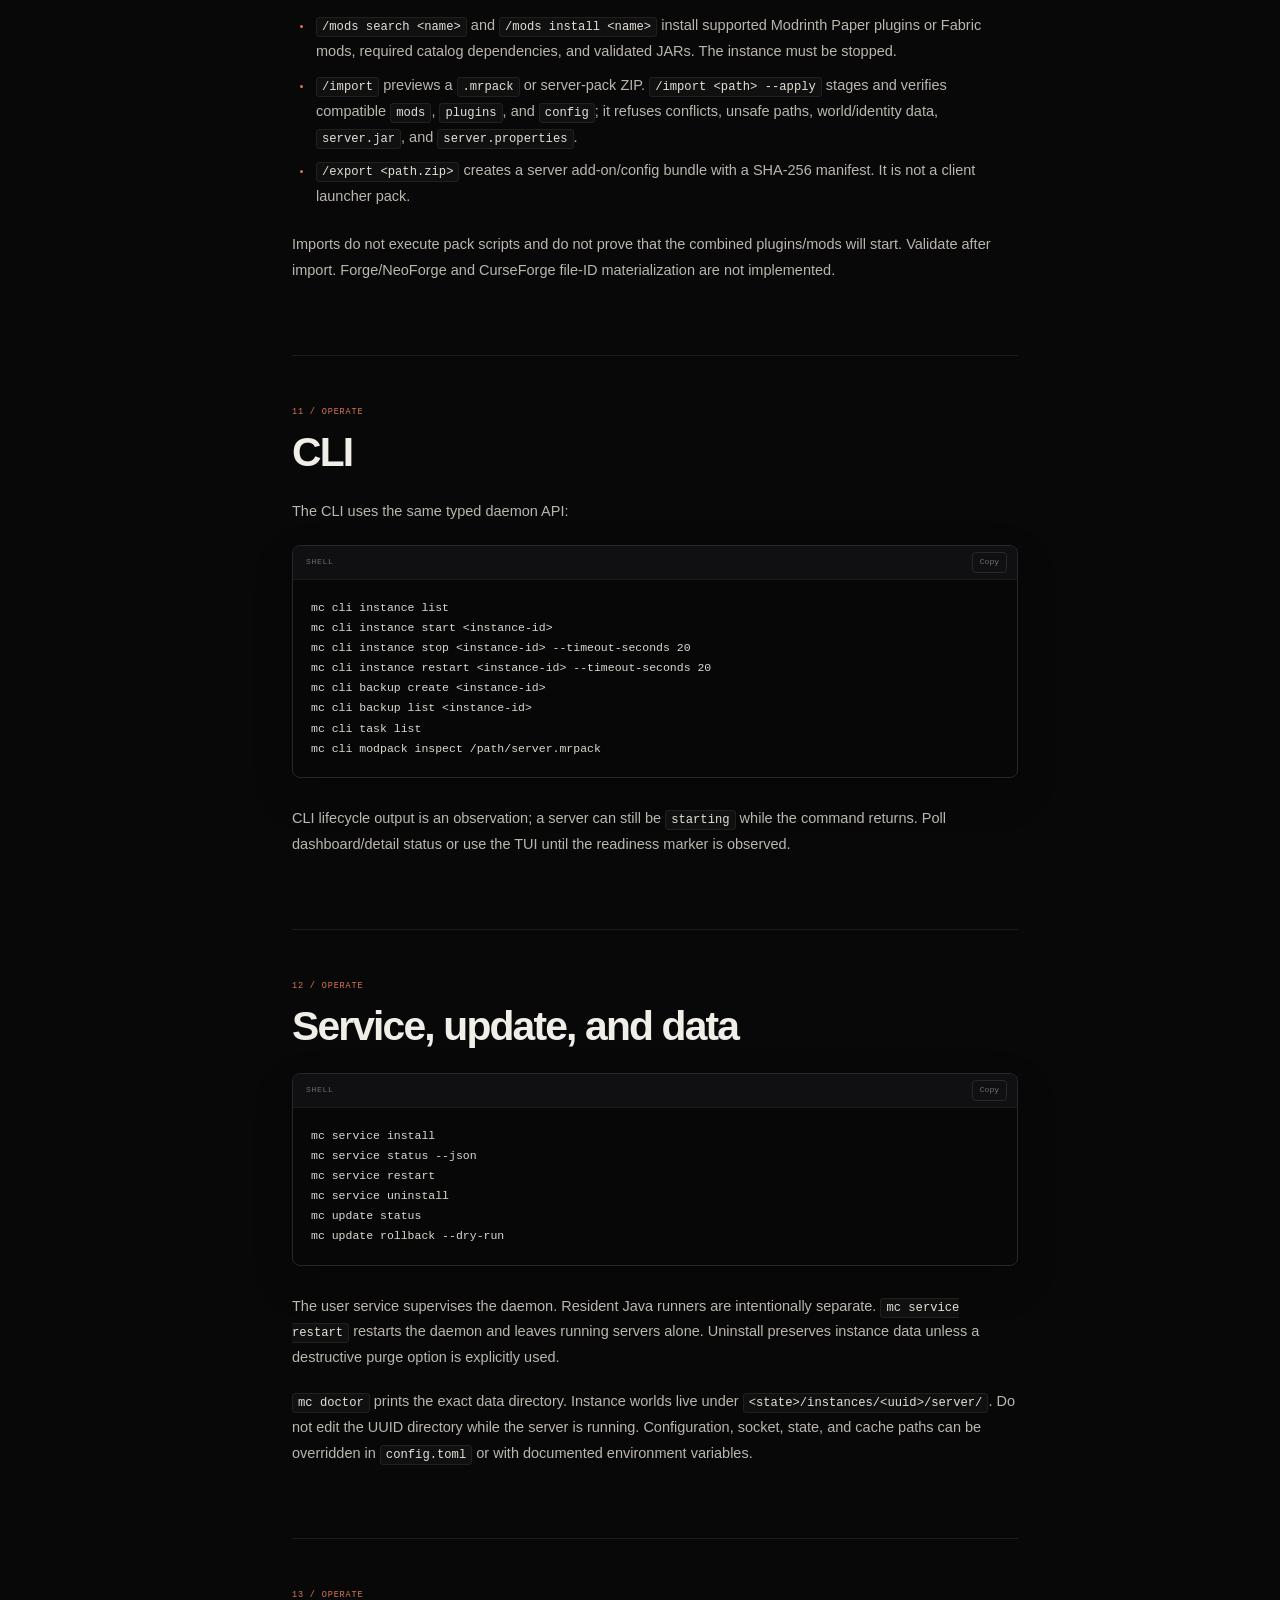
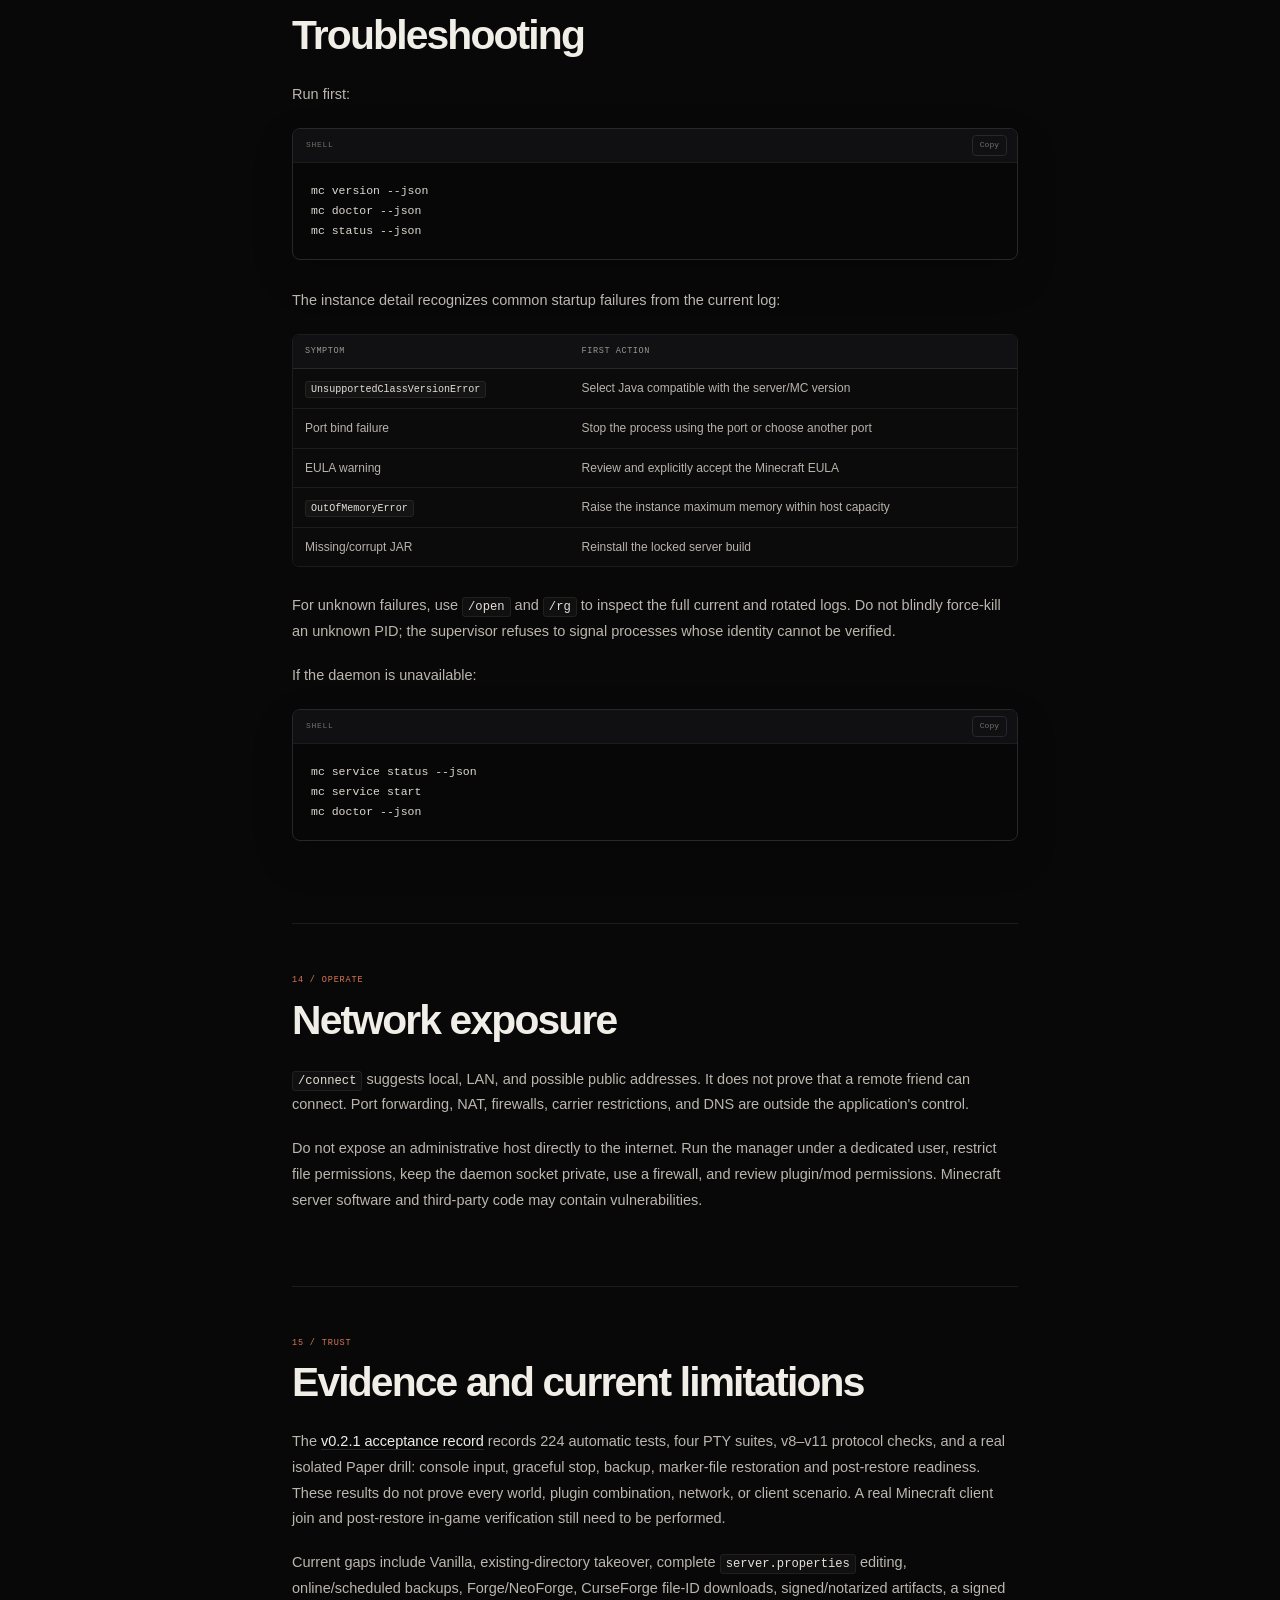
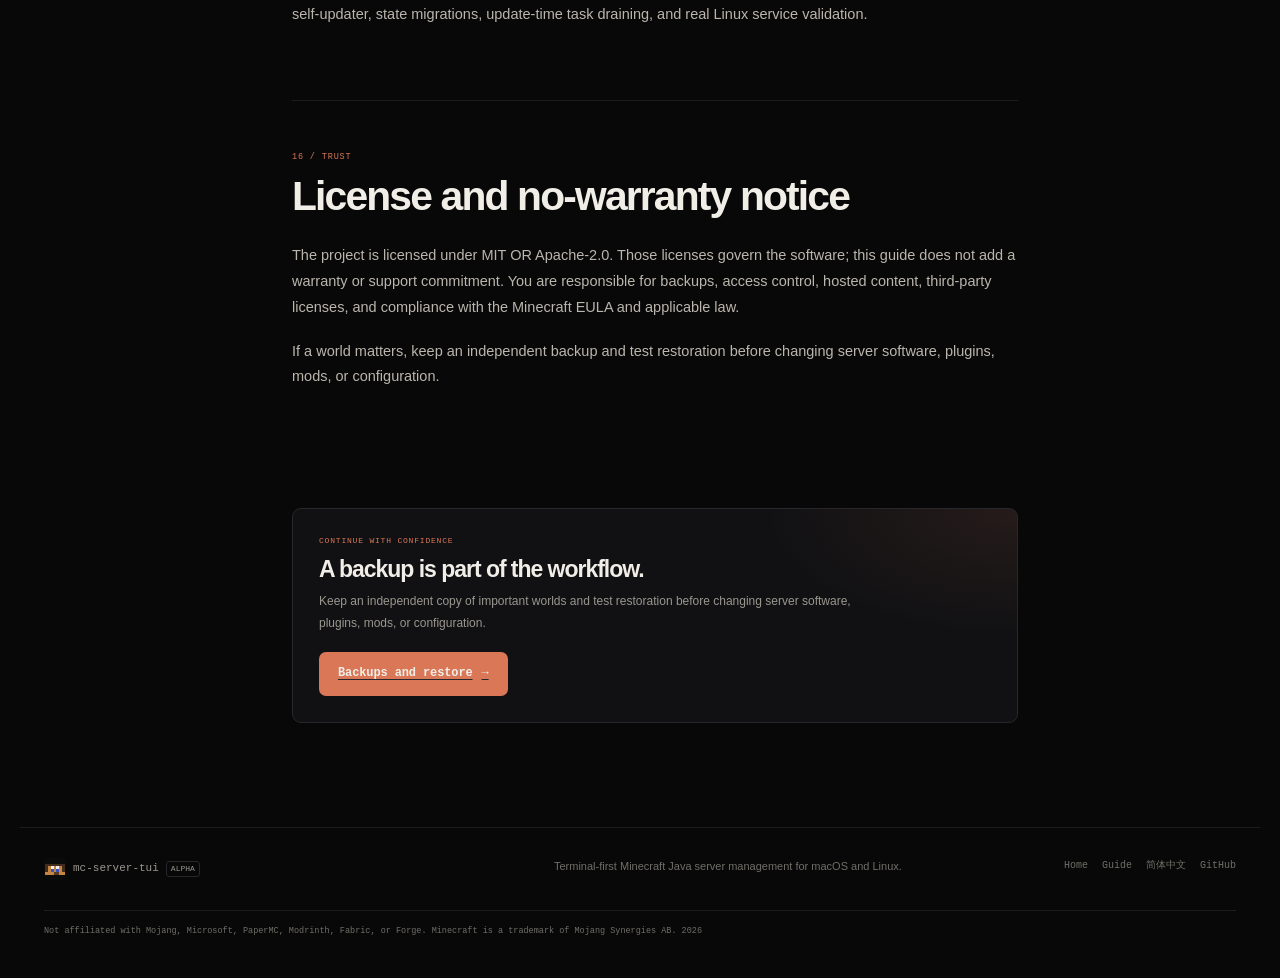
==== commit f39725f2: "docs: publish 0.2.1 guides, acceptance and refreshed website" ====
--- a/site/docs/index.html
+++ b/site/docs/index.html
@@ -10,7 +10,7 @@
     }, true);
   </script>
   <title>User Guide · mc-server-tui</title>
-  <meta name="description" content="Install, run, back up, troubleshoot, and understand the safety limits of the mc-server-tui v0.2.0 Minecraft server manager.">
+  <meta name="description" content="Install, run, back up, troubleshoot, and understand the safety limits of the mc-server-tui v0.2.1 Minecraft server manager.">
   <meta name="theme-color" content="#0b0b0c">
   <link rel="canonical" href="https://juanwang-buaa.github.io/mc-server-tui/docs/">
   <link rel="alternate" hreflang="en" href="https://juanwang-buaa.github.io/mc-server-tui/docs/">
@@ -20,13 +20,13 @@
   <link rel="stylesheet" href="../assets/styles.css?v=20261020-docs3">
   <meta property="og:type" content="article">
   <meta property="og:title" content="User Guide · mc-server-tui">
-  <meta property="og:description" content="Install, run, back up, troubleshoot, and understand the safety limits of the mc-server-tui v0.2.0 Minecraft server manager.">
+  <meta property="og:description" content="Install, run, back up, troubleshoot, and understand the safety limits of the mc-server-tui v0.2.1 Minecraft server manager.">
   <meta property="og:url" content="https://juanwang-buaa.github.io/mc-server-tui/docs/">
-  <meta property="og:image" content="https://juanwang-buaa.github.io/mc-server-tui/assets/themes-overview-20261020.png">
+  <meta property="og:image" content="https://juanwang-buaa.github.io/mc-server-tui/assets/session-claude-0.2.1.png">
   <meta name="twitter:card" content="summary_large_image">
   <meta name="twitter:title" content="User Guide · mc-server-tui">
-  <meta name="twitter:description" content="Install, run, back up, troubleshoot, and understand the safety limits of the mc-server-tui v0.2.0 Minecraft server manager.">
-  <meta name="twitter:image" content="https://juanwang-buaa.github.io/mc-server-tui/assets/themes-overview-20261020.png">
+  <meta name="twitter:description" content="Install, run, back up, troubleshoot, and understand the safety limits of the mc-server-tui v0.2.1 Minecraft server manager.">
+  <meta name="twitter:image" content="https://juanwang-buaa.github.io/mc-server-tui/assets/session-claude-0.2.1.png">
   <script src="../assets/app.js?v=20261020-docs3" defer></script>
   <script src="../assets/docs.js?v=20261020-docs3" defer></script>
 </head>
@@ -57,7 +57,7 @@
   <main id="main" class="docs-main">
     <section class="docs-hero">
       <div class="docs-hero-copy">
-        <p class="eyebrow"><span class="pulse-dot" aria-hidden="true"></span>USER GUIDE · V0.2.0 ALPHA</p>
+        <p class="eyebrow"><span class="pulse-dot" aria-hidden="true"></span>USER GUIDE · V0.2.1 ALPHA</p>
         <h1>Run Minecraft.<br><em>Stay in the terminal.</em></h1>
         <p class="docs-hero-lede">A complete field guide to installing the alpha, creating a Paper or Fabric server, running it day to day, and recovering a world with care. Read the safety section before you trust it with a server.</p>
         <div class="docs-hero-meta"><span>Unsigned alpha</span><span>16 chapters</span><span>About 20 minutes</span></div>
@@ -69,7 +69,7 @@
       </div>
       <div class="docs-hero-card">
         <span class="docs-card-index">00 / Alpha note</span>
-        <p>This guide documents the shipped v0.2.0 behavior. The release is unsigned and does not promise production stability or data recovery.</p>
+        <p>This guide documents the shipped v0.2.1 behavior. The release is unsigned and does not promise production stability or data recovery.</p>
         <a href="#read-before-hosting">Read the full safety guidance <span aria-hidden="true">↓</span></a>
       </div>
     </section>
@@ -90,13 +90,12 @@
         <p class="docs-nav-empty" id="docs-nav-empty" hidden>No matching chapter.</p>
         <div class="docs-sidebar-note">
           <span>ALPHA</span>
-          <p>This guide documents the shipped v0.2.0 behavior. The release is unsigned and does not promise production stability or data recovery.</p>
+          <p>This guide documents the shipped v0.2.1 behavior. The release is unsigned and does not promise production stability or data recovery.</p>
         </div>
       </aside>
 
       <article class="docs-article" id="guide">
-<aside class="doc-callout doc-callout-warning"><span class="doc-callout-label">Notice</span><p>Applies to <code>v0.2.0</code> (unsigned alpha pre-release). This guide describes the shipped alpha. It is not a promise of production stability, data recovery, compatibility with every server pack, or support for every Minecraft version.</p></aside>
-<aside class="doc-callout doc-callout-warning"><span class="doc-callout-label">Notice</span><p><strong>Current source only (unreleased):</strong> builds after v0.2.0 keep the selected server, next action and resources at the top, with one background progress summary. Console drafts show their target; switching instances blocks submission until you return to the original instance or clear the draft with Esc. The runtime step starts with a summary: Enter continues, F3 or Tab opens settings. F3 expands instance diagnostics or backup evidence; Ctrl-K also exposes these actions. Backup details use local time with an explicit offset, and restore previews explain replacement scope and that later progress is not merged. Management connectivity is separate from Minecraft readiness. These changes are not in the v0.2.0 release.</p></aside>
+<aside class="doc-callout doc-callout-warning"><span class="doc-callout-label">Notice</span><p>Applies to <code>v0.2.1</code> (unsigned alpha pre-release). This guide describes the shipped alpha. It is not a promise of production stability, data recovery, compatibility with every server pack, or support for every Minecraft version.</p></aside>
 <section class="doc-section" id="read-before-hosting"><header class="doc-section-head"><span class="doc-section-kicker">01 / Get started</span><h2>Read this before hosting a world</h2></header>
 <p><code>mc-server-tui</code> is an independent terminal-based Minecraft Java server manager. It is not affiliated with Mojang, Microsoft, PaperMC, Modrinth, Fabric, or Forge. Minecraft and related trademarks belong to their respective owners.</p>
 <p>You are responsible for:</p>
@@ -104,14 +103,14 @@
 <p>This alpha is unsigned. Release artifacts have SHA-256 integrity checks, but no code signature or Apple notarization. Server software and third-party add-ons execute with the permissions of your user account. Use a dedicated account and do not install untrusted files. The software is provided under the repository's MIT OR Apache-2.0 license, without a guarantee of availability or recovery.</p>
 </section>
 <section class="doc-section" id="supported-scope"><header class="doc-section-head"><span class="doc-section-kicker">02 / Get started</span><h2>Supported scope</h2></header>
-<div class="docs-table-wrap"><table class="docs-table"><thead><tr><th>Platform</th><th><code>v0.2.0</code> artifact</th></tr></thead><tbody><tr><td>macOS 13+ Apple Silicon</td><td><code>aarch64-apple-darwin</code></td></tr><tr><td>Linux x86_64</td><td><code>x86_64-unknown-linux-gnu</code></td></tr><tr><td>Linux arm64</td><td><code>aarch64-unknown-linux-gnu</code></td></tr><tr><td>Intel macOS</td><td>Not published in this release</td></tr></tbody></table></div>
+<div class="docs-table-wrap"><table class="docs-table"><thead><tr><th>Platform</th><th><code>v0.2.1</code> artifact</th></tr></thead><tbody><tr><td>macOS 13+ Apple Silicon</td><td><code>aarch64-apple-darwin</code></td></tr><tr><td>Linux x86_64</td><td><code>x86_64-unknown-linux-gnu</code></td></tr><tr><td>Linux arm64</td><td><code>aarch64-unknown-linux-gnu</code></td></tr><tr><td>Intel macOS</td><td>Not published in this release</td></tr></tbody></table></div>
 <p>The TUI relies on a Unix socket and Unix process behavior. Windows is not supported by this release. Use a terminal at least 80×24; 40×12 is usable with reduced chrome.</p>
 <p>Java must match the selected Minecraft and server version. The creation flow shows detected runtimes and recommends one, but you remain responsible for the server version, plugins/mods, and client compatibility.</p>
 </section>
 <section class="doc-section" id="install"><header class="doc-section-head"><span class="doc-section-kicker">03 / Get started</span><h2>Install</h2></header>
 <h3 id="release-installer">Release installer</h3>
-<p><code>v0.2.0</code> is a pre-release, so use the tag-specific URL:</p>
-<div class="docs-code"><div class="docs-code-bar"><span>Shell</span><button class="docs-code-copy" type="button" data-copy-label="Copy" data-copied-label="Copied" data-failed-label="Select">Copy</button></div><pre><code>TAG=v0.2.0
+<p><code>v0.2.1</code> is a pre-release, so use the tag-specific URL:</p>
+<div class="docs-code"><div class="docs-code-bar"><span>Shell</span><button class="docs-code-copy" type="button" data-copy-label="Copy" data-copied-label="Copied" data-failed-label="Select">Copy</button></div><pre><code>TAG=v0.2.1
 curl -fsSL "https://github.com/JUANWANG-BUAA/mc-server-tui/releases/download/$TAG/install.sh" | sh
 mc setup
 mc</code></pre></div>
@@ -137,6 +136,7 @@
 <div class="docs-code"><div class="docs-code-bar"><span>TUI</span><button class="docs-code-copy" type="button" data-copy-label="Copy" data-copied-label="Copied" data-failed-label="Select">Copy</button></div><pre><code>/create</code></pre></div>
 <p>The guided Paper flow asks for:</p>
 <ol><li>instance name and Minecraft version;</li><li>Java runtime, memory range, and server port;</li><li>a review of the artifact, download source, memory, port, and EULA.</li></ol>
+<p>The runtime step retains your instance name and version and starts with a settings summary. Press Enter to accept, or F3 / Tab to adjust Java, memory and port.</p>
 <p>New date-based releases such as <code>26.3</code> and <code>26.2</code> are sorted before legacy <code>1.21.x</code> releases in the version picker. Choose the exact version your players will use. EULA acceptance is explicit and is never selected automatically.</p>
 <p>After submission, use:</p>
 <div class="docs-code"><div class="docs-code-bar"><span>TUI</span><button class="docs-code-copy" type="button" data-copy-label="Copy" data-copied-label="Copied" data-failed-label="Select">Copy</button></div><pre><code>/tasks
@@ -148,13 +148,14 @@
 </section>
 <section class="doc-section" id="session-shell"><header class="doc-section-head"><span class="doc-section-kicker">05 / Day to day</span><h2>Session shell</h2></header>
 <p>The default screen is a session shell. Text without a leading slash is sent to the current Minecraft console; slash commands manage the application.</p>
+<p>The header keeps the selected instance, next action and resources visible. One compact activity area reports background work. Management connectivity is shown separately from Minecraft readiness. Console drafts show their target and stay bound to the instance where typing began: after switching instances, return to the original instance or press Esc to clear the draft before sending.</p>
 <p>Common commands:</p>
 <div class="docs-table-wrap"><table class="docs-table"><thead><tr><th>Command</th><th>Purpose</th></tr></thead><tbody><tr><td><code>/help</code>, <code>F1</code></td><td>Show all commands and keys</td></tr><tr><td><code>/instances</code>, <code>/use &lt;number-or-name&gt;</code></td><td>List and select an instance</td></tr><tr><td><code>/open</code></td><td>Open the selected instance detail</td></tr><tr><td><code>/start</code>, <code>/stop</code>, <code>/restart</code></td><td>Start, gracefully stop, or controlled restart</td></tr><tr><td><code>/logs</code></td><td>Tail console output in the session</td></tr><tr><td><code>/console &lt;command&gt;</code></td><td>Send one command to the Minecraft console</td></tr><tr><td><code>/tasks</code>, <code>/task &lt;n&gt;</code>, <code>/cancel [n]</code></td><td>Inspect or cancel durable tasks</td></tr><tr><td><code>/backup</code>, <code>/backups</code></td><td>Create or manage stopped-world backups</td></tr><tr><td><code>/config</code></td><td>Edit four common <code>server.properties</code> values</td></tr><tr><td><code>/players [action] [player]</code></td><td>OP, whitelist, ban, pardon, kick, LuckPerms helpers</td></tr><tr><td><code>/rg [-i] [-e] &lt;pattern&gt;</code></td><td>Search current and rotated logs</td></tr><tr><td><code>/connect</code>, <code>/monitor</code></td><td>Inspect join addresses and server state</td></tr><tr><td><code>/mods</code>, <code>/import</code>, <code>/export</code></td><td>Add-ons and server-pack workflows</td></tr><tr><td><code>/pages</code>, <code>/page &lt;n&gt;</code>, <code>/close [n]</code></td><td>Workspace pages</td></tr><tr><td><code>/theme [name]</code>, <code>F2</code></td><td>Themes</td></tr><tr><td><code>/quit</code></td><td>Exit the TUI; the server and tasks continue</td></tr></tbody></table></div>
 <p>Useful keys: <code>Enter</code> submit, <code>Tab</code> complete, <code>←/→</code> move the cursor, <code>Home/End</code> line boundaries, <code>↑/↓</code> history or selection, <code>Ctrl-K</code> command palette, <code>F2</code> theme, and <code>F1</code> help.</p>
 </section>
 <section class="doc-section" id="lifecycle-readiness"><header class="doc-section-head"><span class="doc-section-kicker">06 / Day to day</span><h2>Lifecycle and readiness</h2></header>
 <ul><li><code>/start</code> is idempotent and verifies the Java path, server JAR, port, and process identity.</li><li><code>/stop</code> sends Minecraft's graceful <code>stop</code> command and waits for the verified process to exit. Timeout does not force-kill Java.</li><li><code>/restart</code> requires a verified starting or running process, gracefully stops it, waits for a clean stopped state, then starts the same instance. It does not start a replacement after an unclean stop.</li><li>Readiness requires the server's <code>Done (</code> marker. An open port alone is not considered ready.</li><li>Closing the TUI or daemon does not kill the resident runner or Java process.</li></ul>
-<p>The instance detail page (<code>/open</code>) exposes lifecycle controls, console input, logs, process identity, CPU/RSS samples, and alerts. Press <code>R</code> there for a controlled restart and <code>c</code> for configuration.</p>
+<p>The instance detail page (<code>/open</code>) exposes lifecycle controls, console input, logs, process identity, CPU/RSS samples, and alerts. Press <code>R</code> there for a controlled restart and <code>c</code> for configuration. F3 expands the diagnostic summary; logs receive the space by default. Ctrl-K exposes the same detail toggle.</p>
 </section>
 <section class="doc-section" id="common-configuration"><header class="doc-section-head"><span class="doc-section-kicker">07 / Day to day</span><h2>Common configuration</h2></header>
 <p>Run:</p>
@@ -164,7 +165,8 @@
 </section>
 <section class="doc-section" id="backups-restore"><header class="doc-section-head"><span class="doc-section-kicker">08 / Day to day</span><h2>Backups and restore</h2></header>
 <p>Backups are stopped-world only.</p>
-<ol><li>Stop the server and wait for <code>stopped</code>.</li><li>Run <code>/backup</code>.</li><li>Open <code>/backups</code> and select a verified snapshot.</li><li>Press <code>v</code> to verify, then <code>Enter</code> to build a restore plan.</li><li>Review affected worlds, added/replaced/removed roots, staging space, and safety steps.</li><li>Type the exact <code>RESTORE</code> confirmation and submit.</li></ol>
+<ol><li>Stop the server and wait for <code>stopped</code>.</li><li>Run <code>/backup</code>.</li><li>Open <code>/backups</code> and select a verified snapshot.</li><li>Press <code>v</code> to verify, then <code>Enter</code> to build a restore plan.</li><li>Review affected worlds, added/replaced/removed roots, staging space, and safety steps.</li><li>Press <code>c</code>, type the exact <code>RESTORE</code> confirmation, then submit.</li></ol>
+<p>Backup details display local time with an explicit UTC offset. F3 reveals technical evidence. Restore replaces the listed world roots; progress after the backup is not merged. After creating a backup, press <code>r</code> to refresh the catalog.</p>
 <p>Restore is transactional and keeps rollback evidence until commit verification. The server remains stopped after restore. Start it explicitly and validate the world with a Minecraft client. No automated online backup or scheduler exists in this release.</p>
 </section>
 <section class="doc-section" id="players-logs-workspaces"><header class="doc-section-head"><span class="doc-section-kicker">09 / Day to day</span><h2>Players, logs, and workspaces</h2></header>
@@ -222,7 +224,7 @@
 <p>Do not expose an administrative host directly to the internet. Run the manager under a dedicated user, restrict file permissions, keep the daemon socket private, use a firewall, and review plugin/mod permissions. Minecraft server software and third-party code may contain vulnerabilities.</p>
 </section>
 <section class="doc-section" id="evidence-current-limitations"><header class="doc-section-head"><span class="doc-section-kicker">15 / Trust</span><h2>Evidence and current limitations</h2></header>
-<p>The <code>v0.2.0</code> notes record 217 automatic tests, four PTY suites, protocol checks from v8–v11, a local manifest installer smoke, and a real Paper restart drill. These results do not prove every world, plugin combination, network, or client scenario. A real Minecraft client join and post-restore in-game verification still need to be performed.</p>
+<p>The <a href="https://github.com/JUANWANG-BUAA/mc-server-tui/blob/v0.2.1/docs/acceptance/0.2.1.md" target="_blank" rel="noreferrer">v0.2.1 acceptance record</a> records 224 automatic tests, four PTY suites, v8–v11 protocol checks, and a real isolated Paper drill: console input, graceful stop, backup, marker-file restoration and post-restore readiness. These results do not prove every world, plugin combination, network, or client scenario. A real Minecraft client join and post-restore in-game verification still need to be performed.</p>
 <p>Current gaps include Vanilla, existing-directory takeover, complete <code>server.properties</code> editing, online/scheduled backups, Forge/NeoForge, CurseForge file-ID downloads, signed/notarized artifacts, a signed self-updater, state migrations, update-time task draining, and real Linux service validation.</p>
 </section>
 <section class="doc-section" id="license-no-warranty-notice"><header class="doc-section-head"><span class="doc-section-kicker">16 / Trust</span><h2>License and no-warranty notice</h2></header>
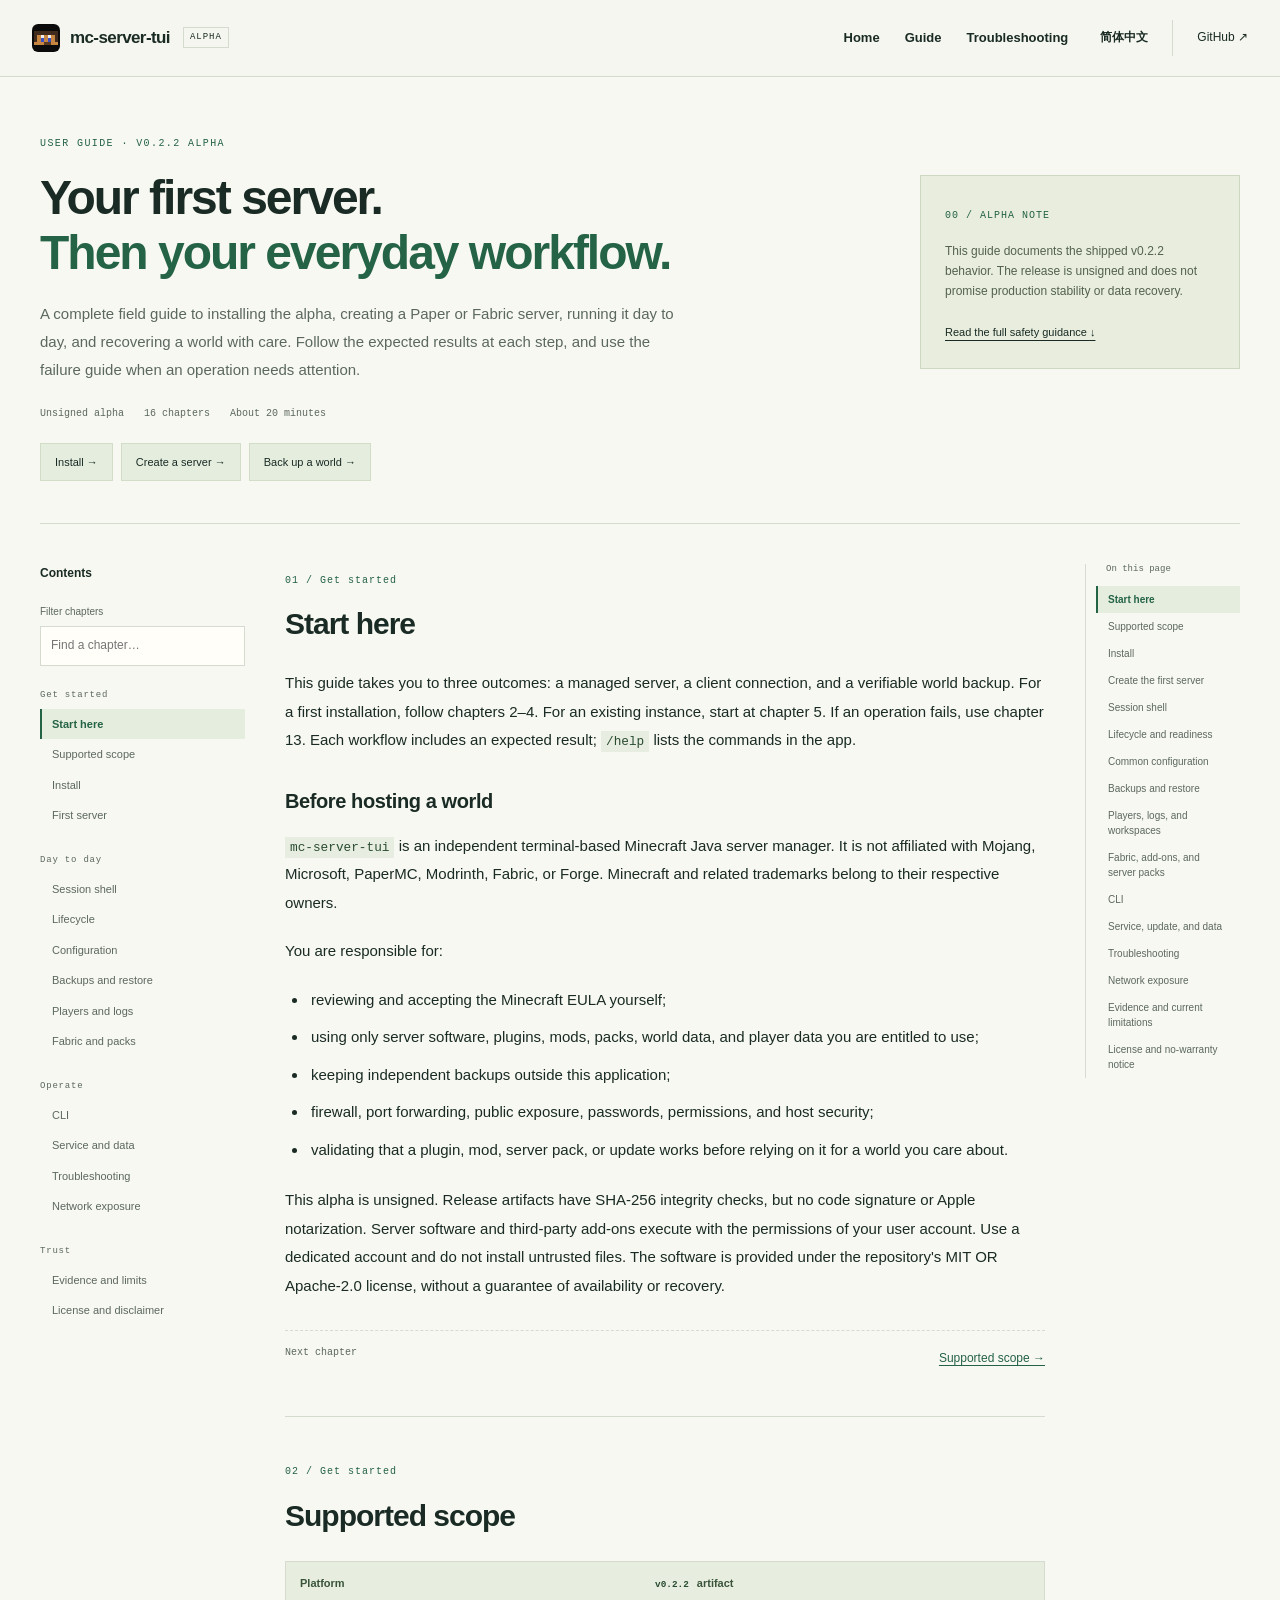
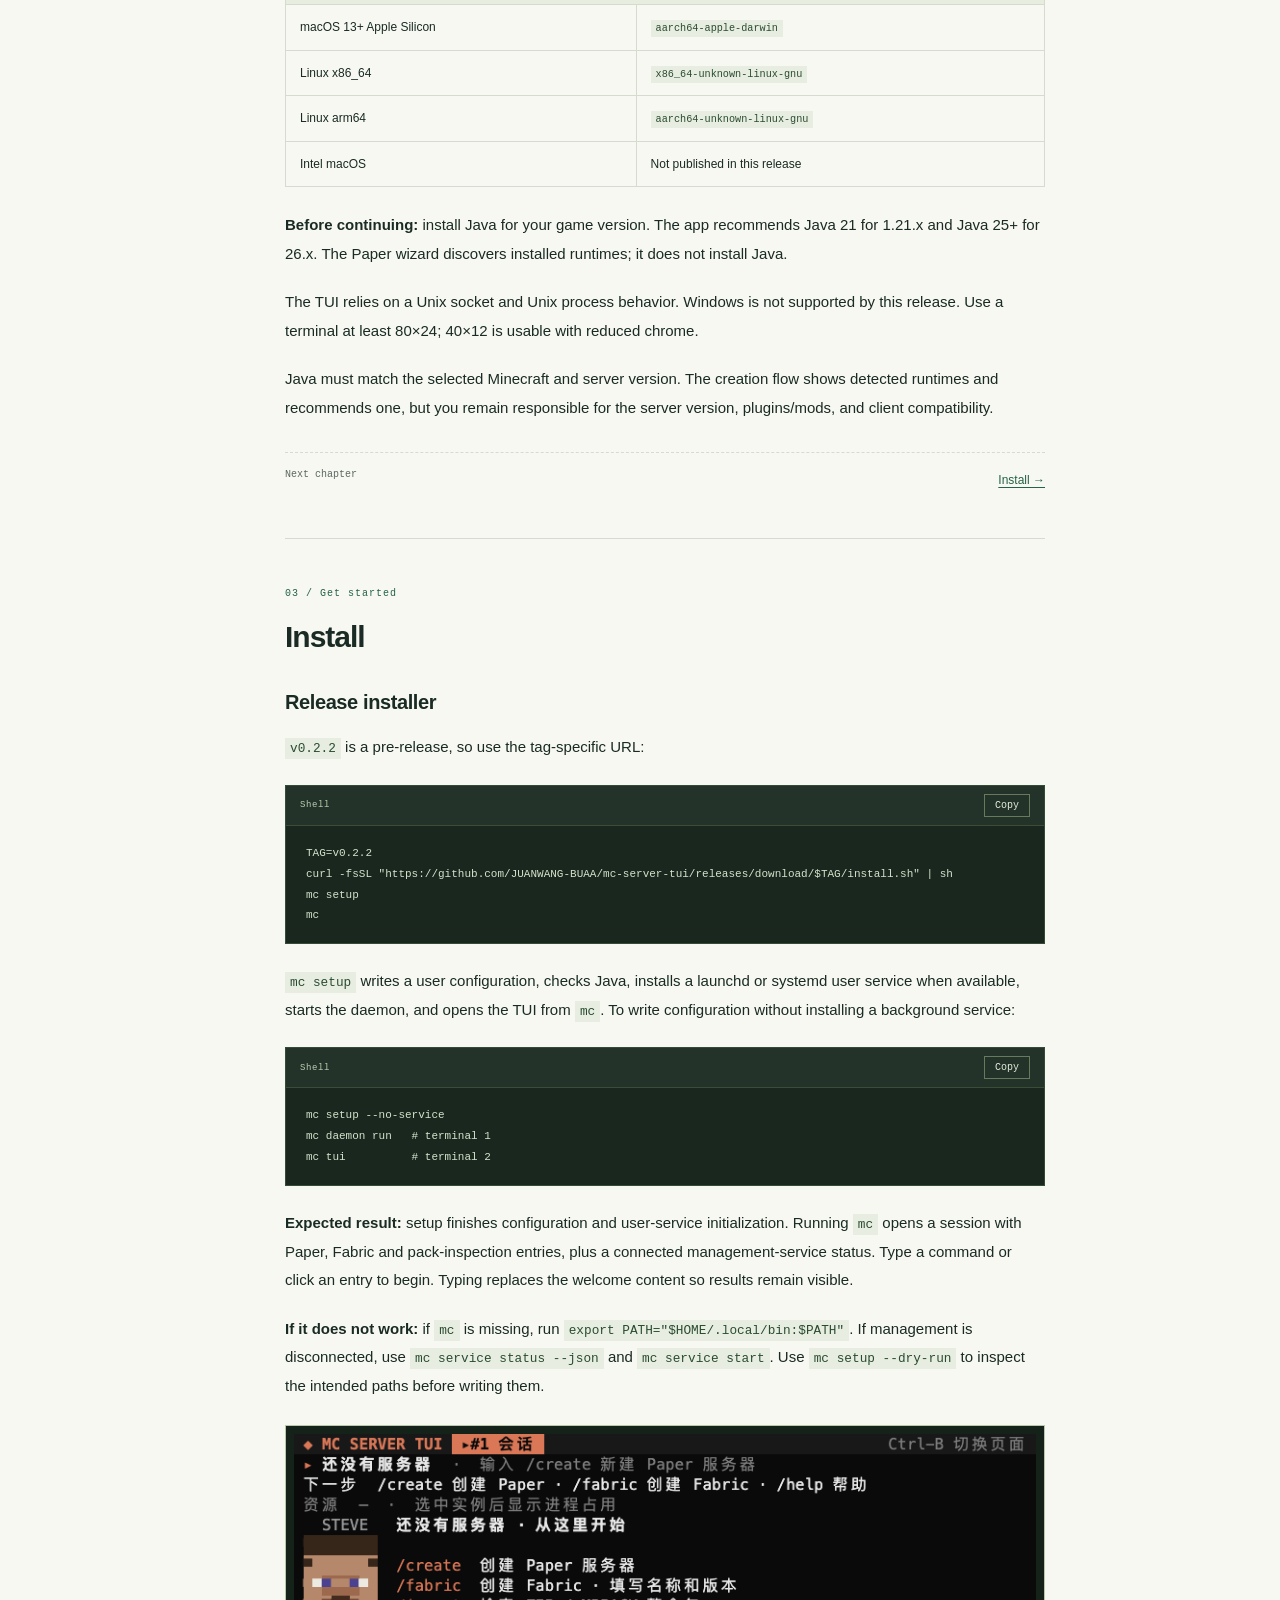
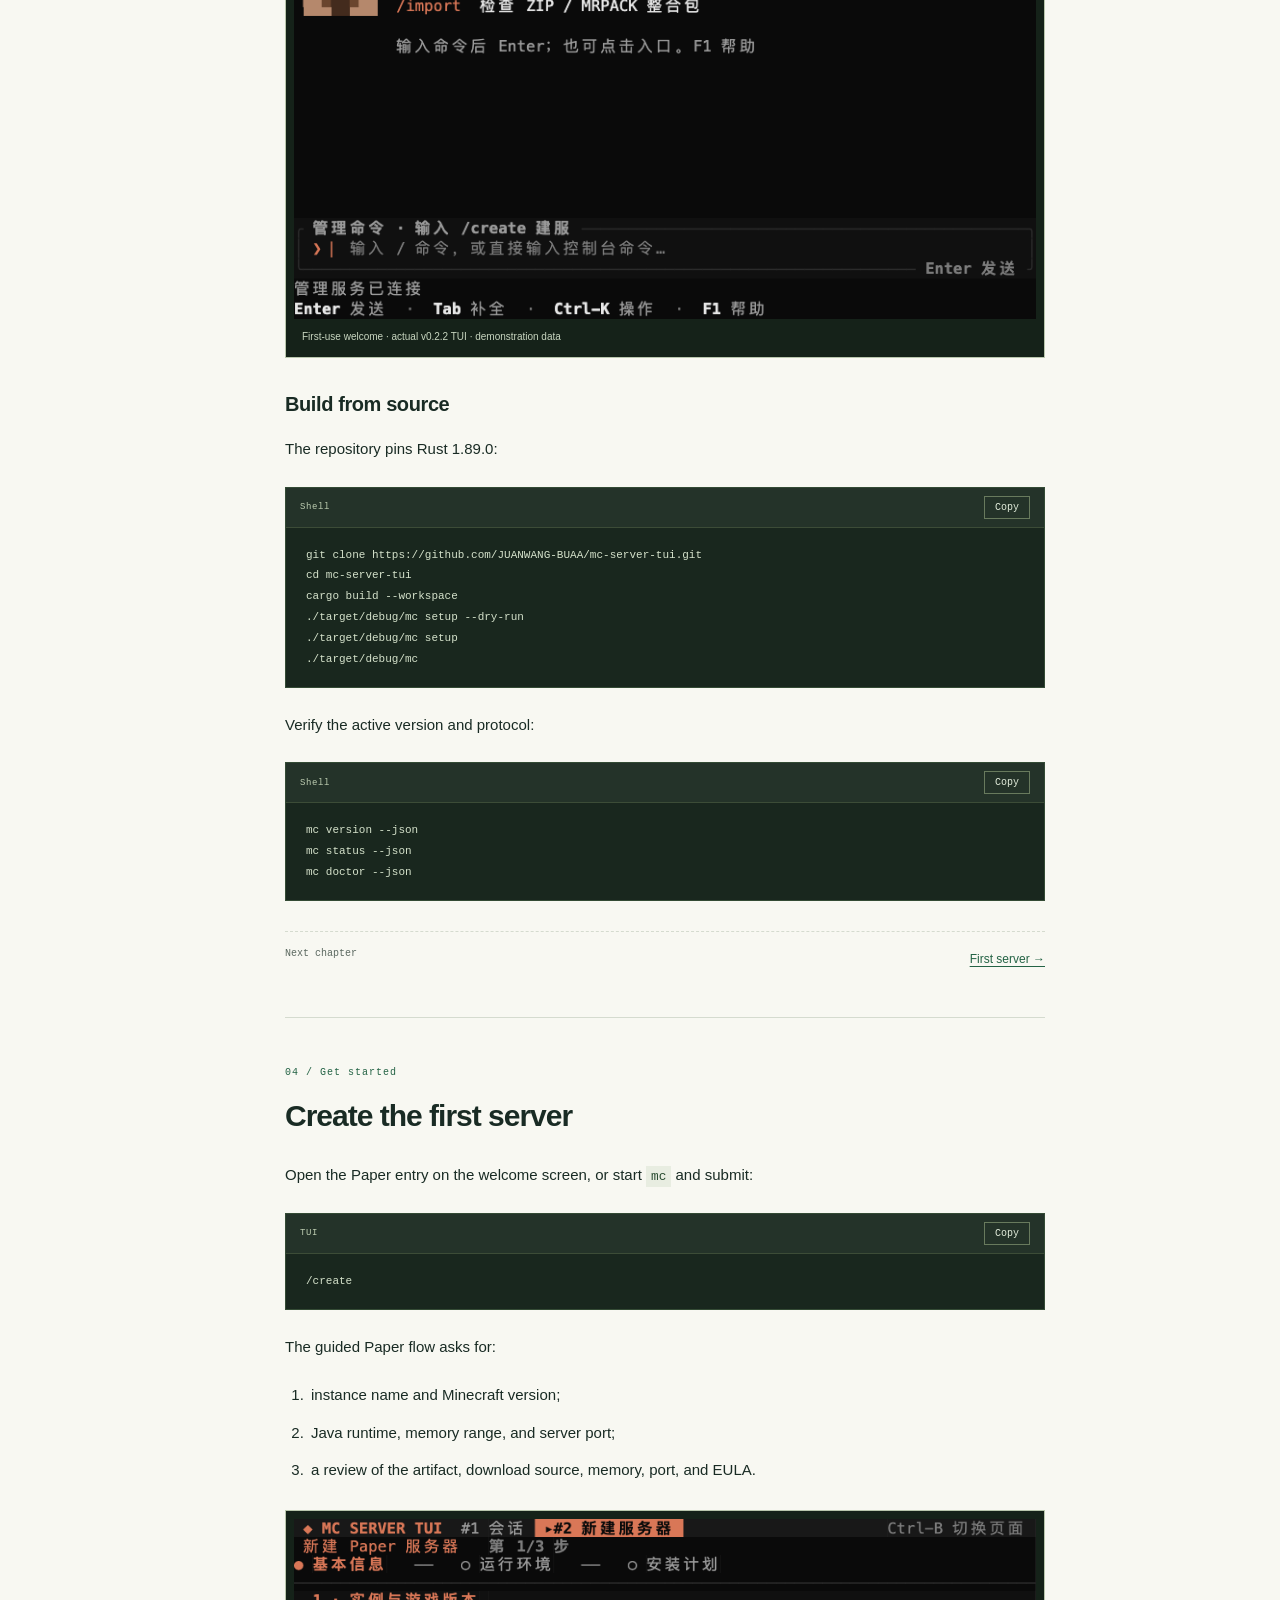
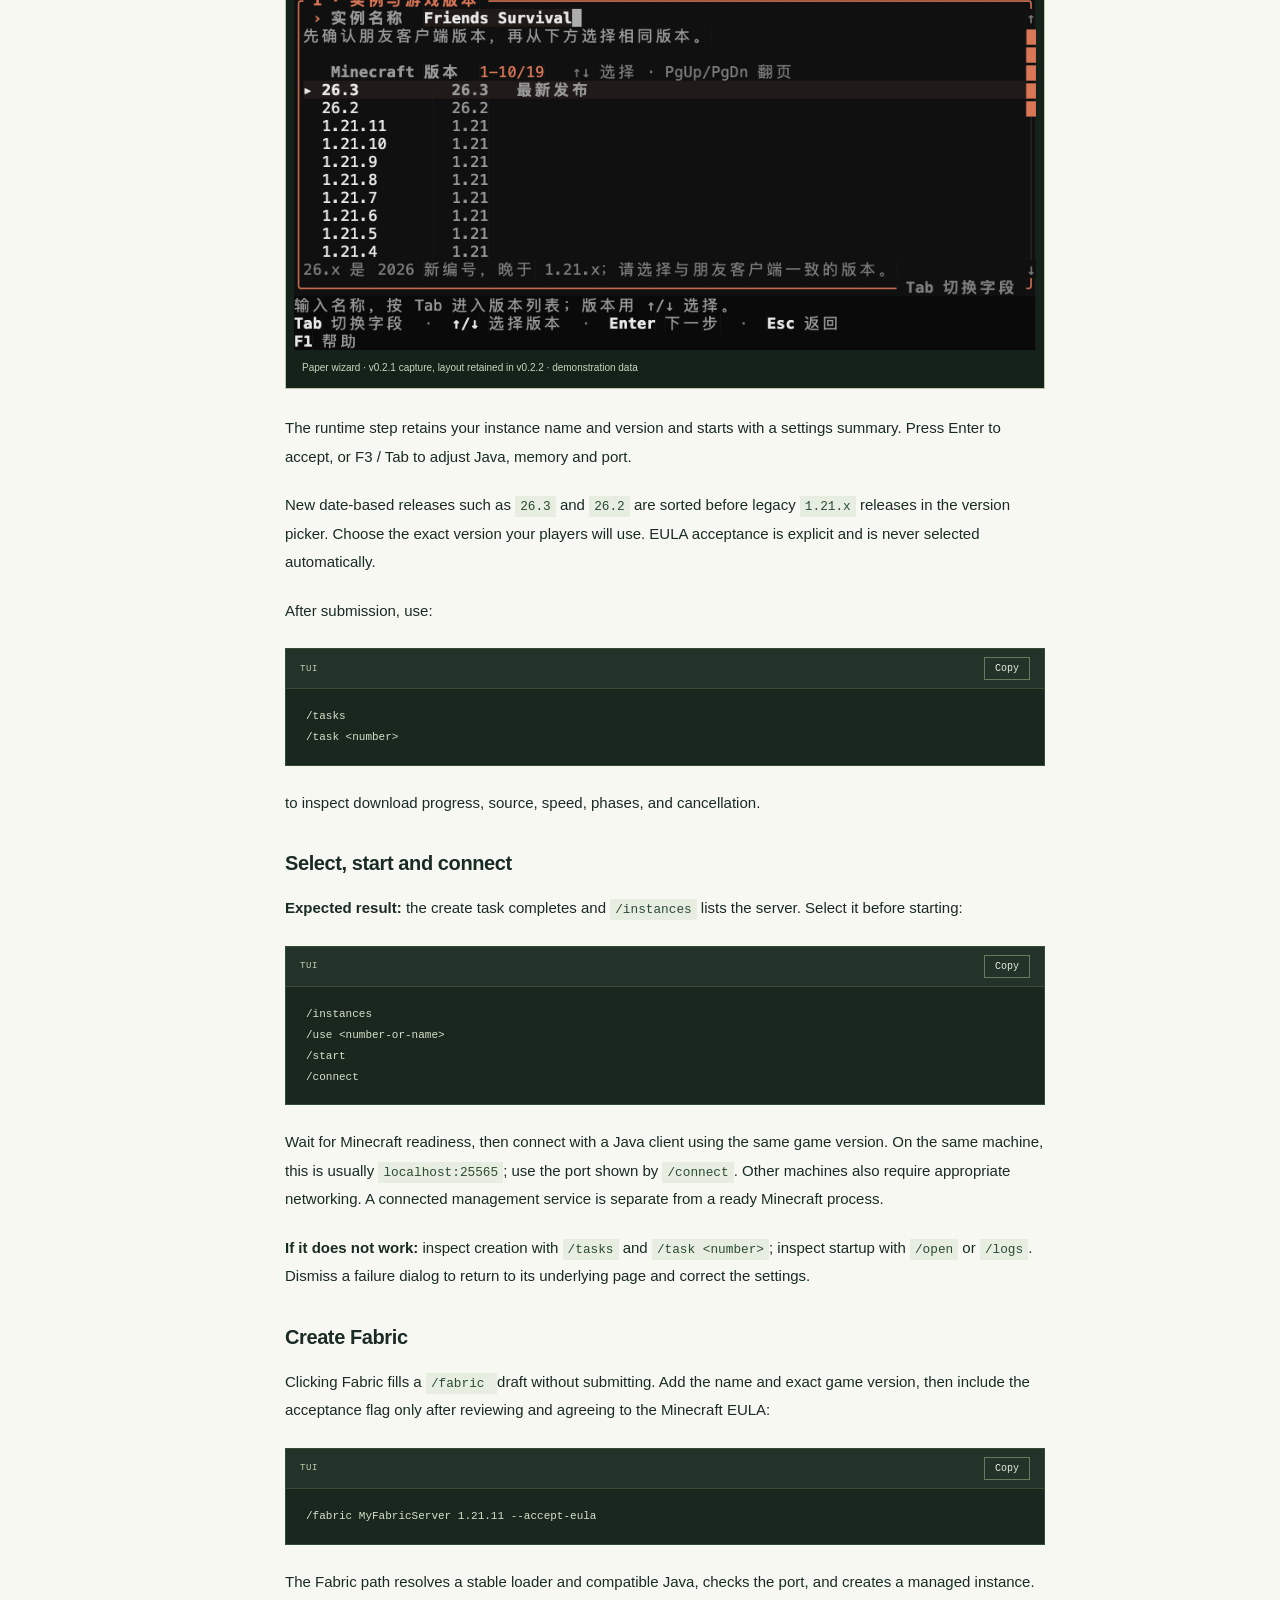
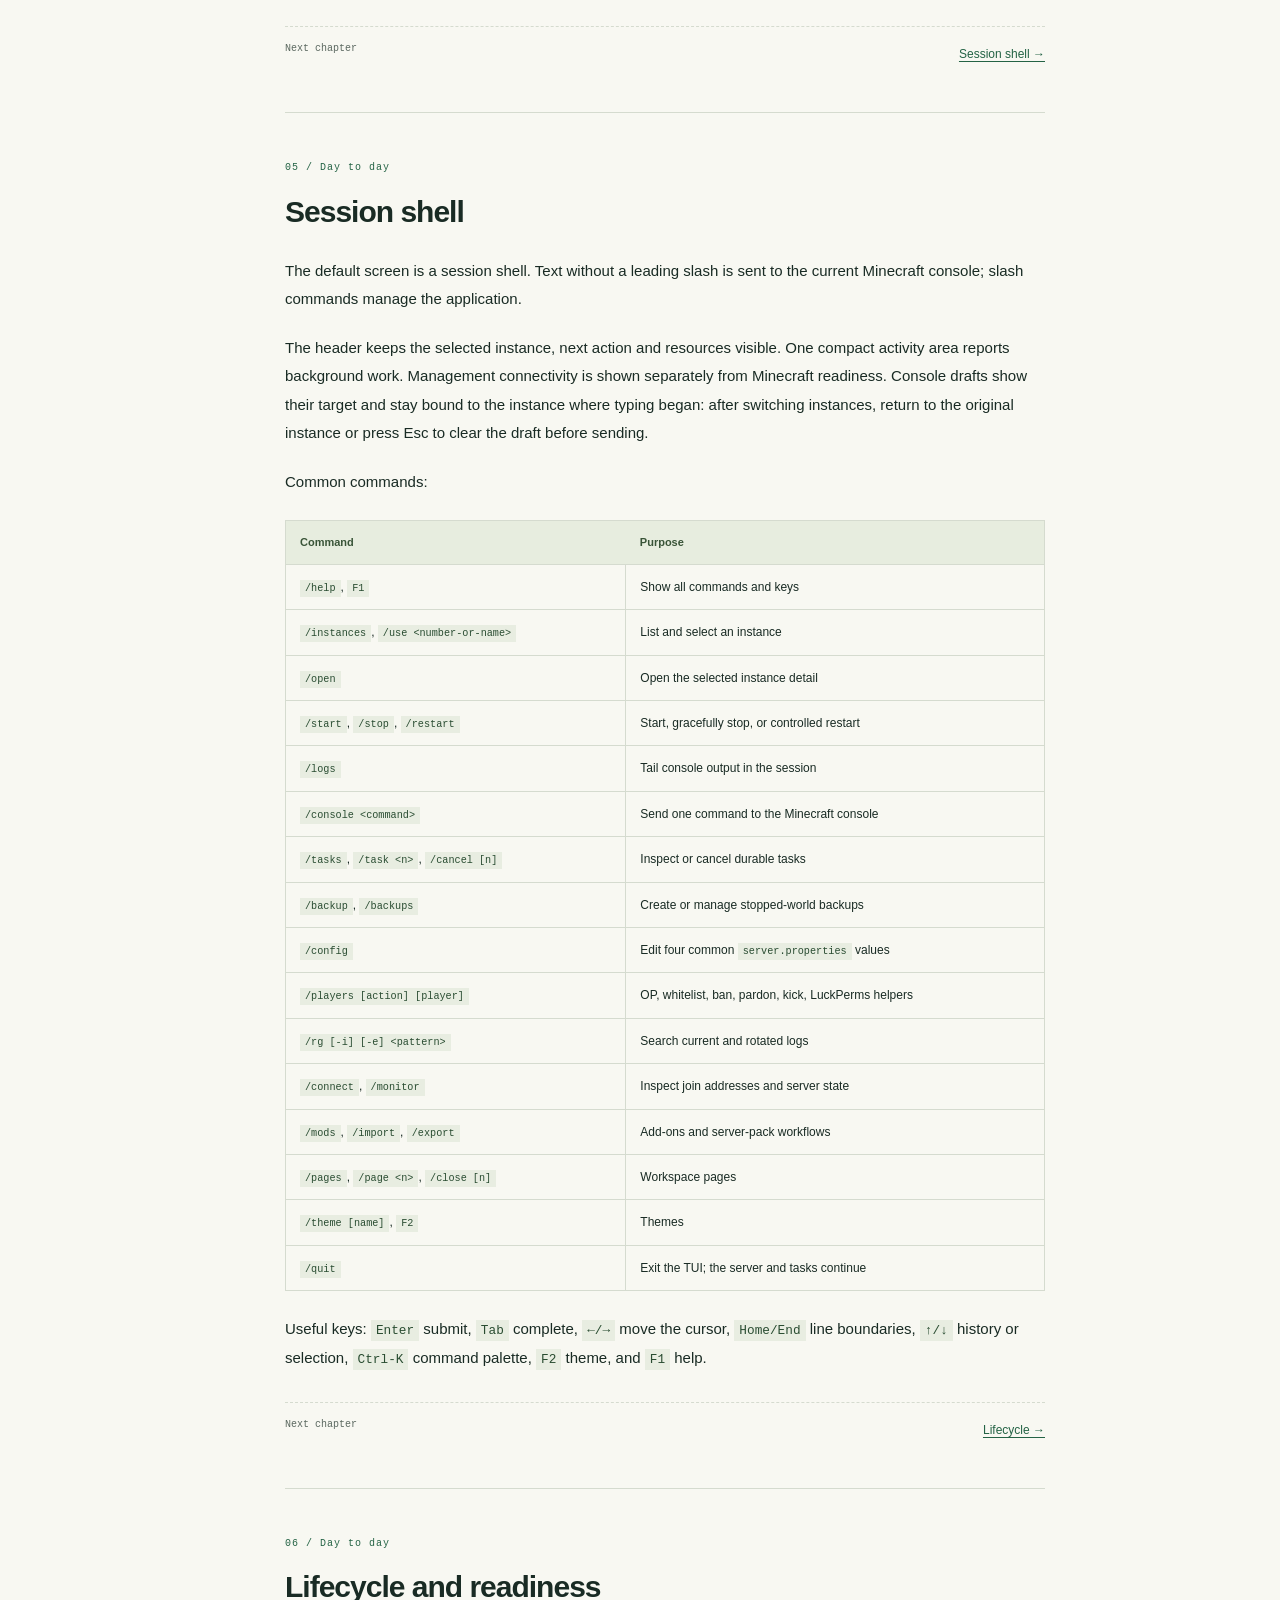
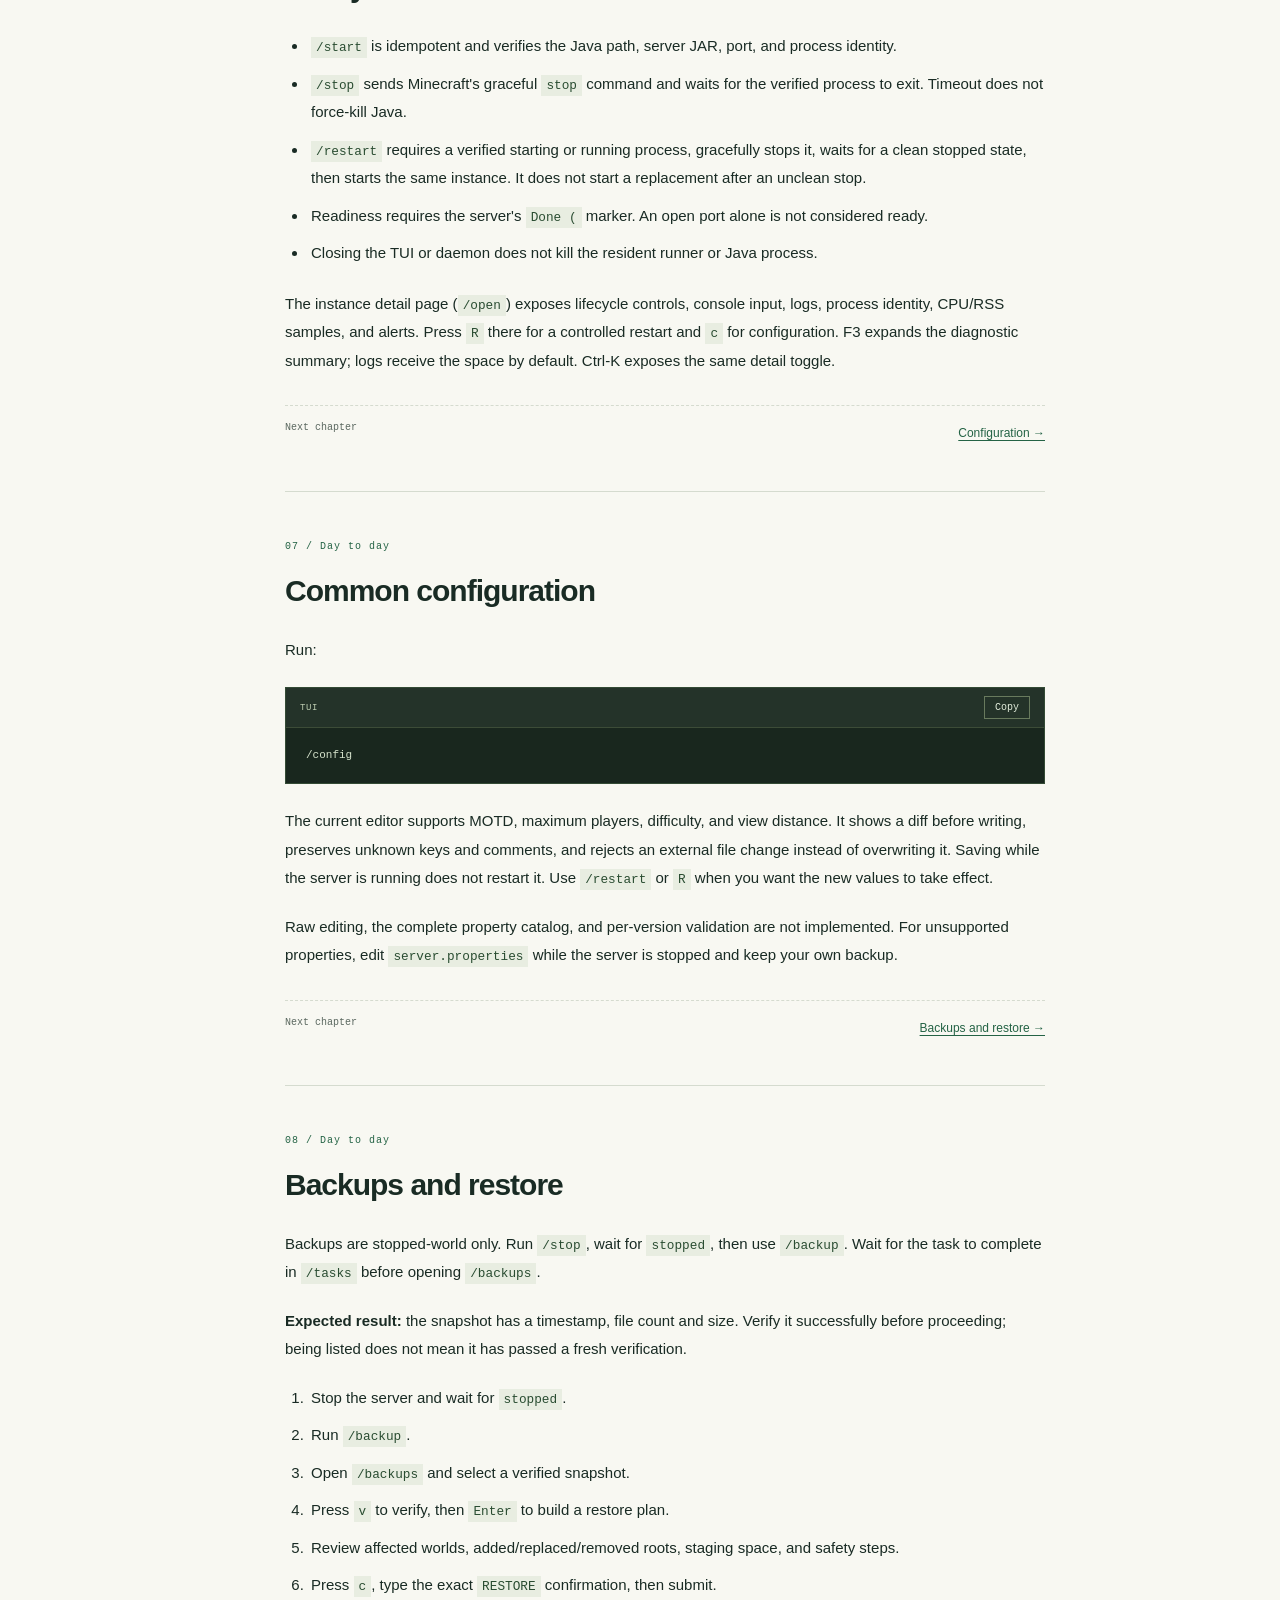
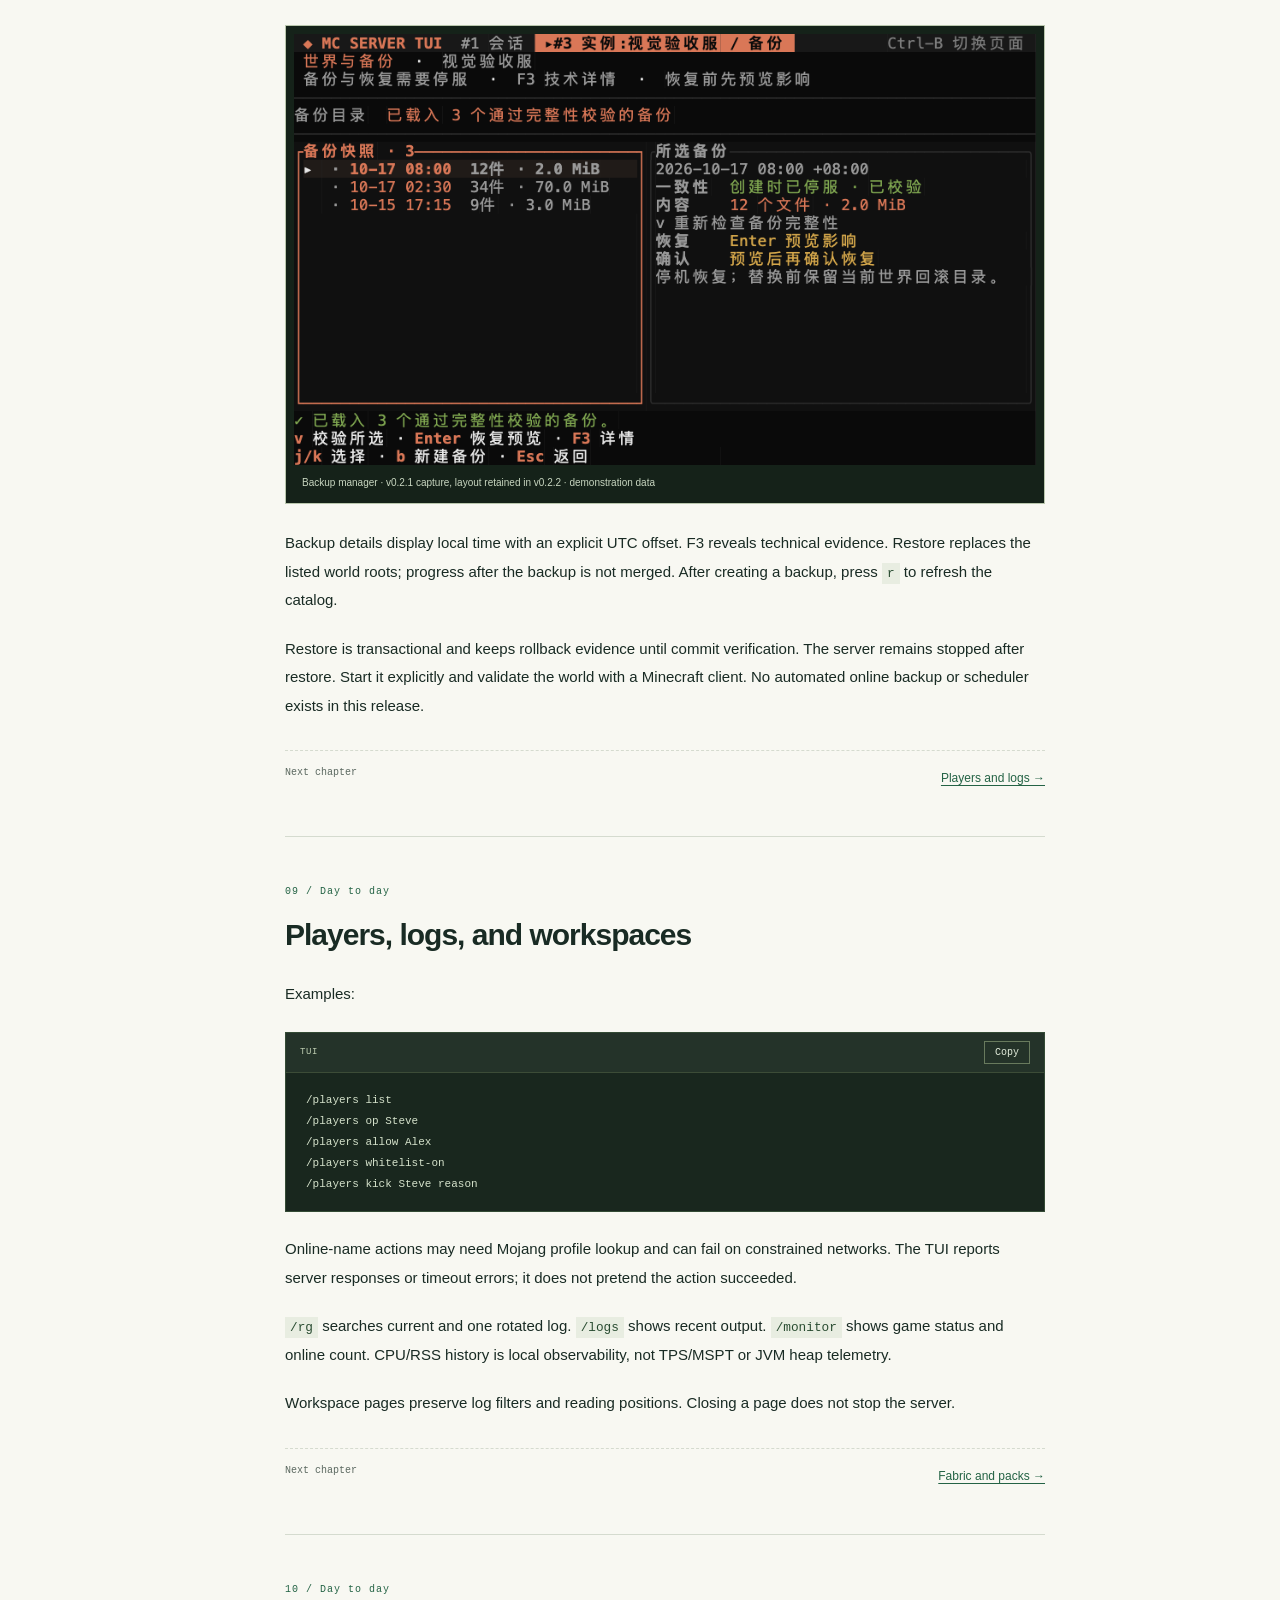
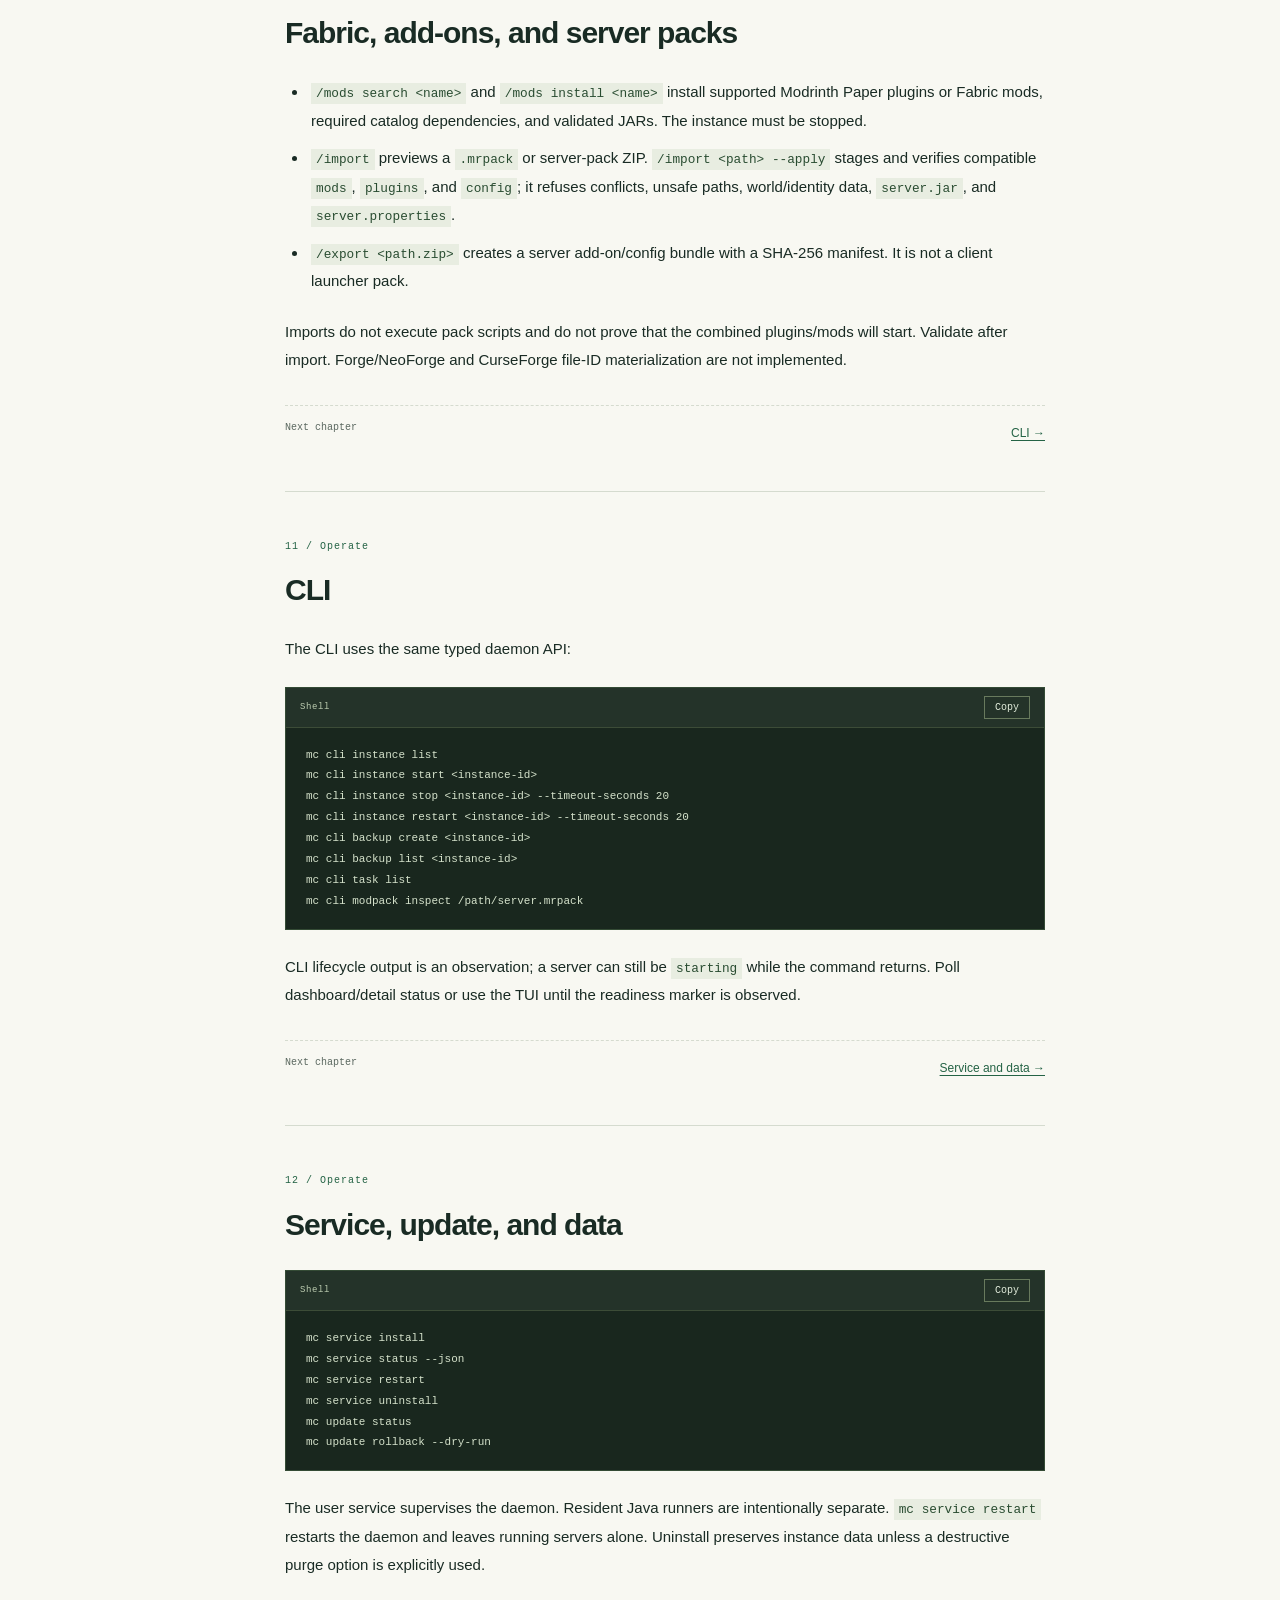
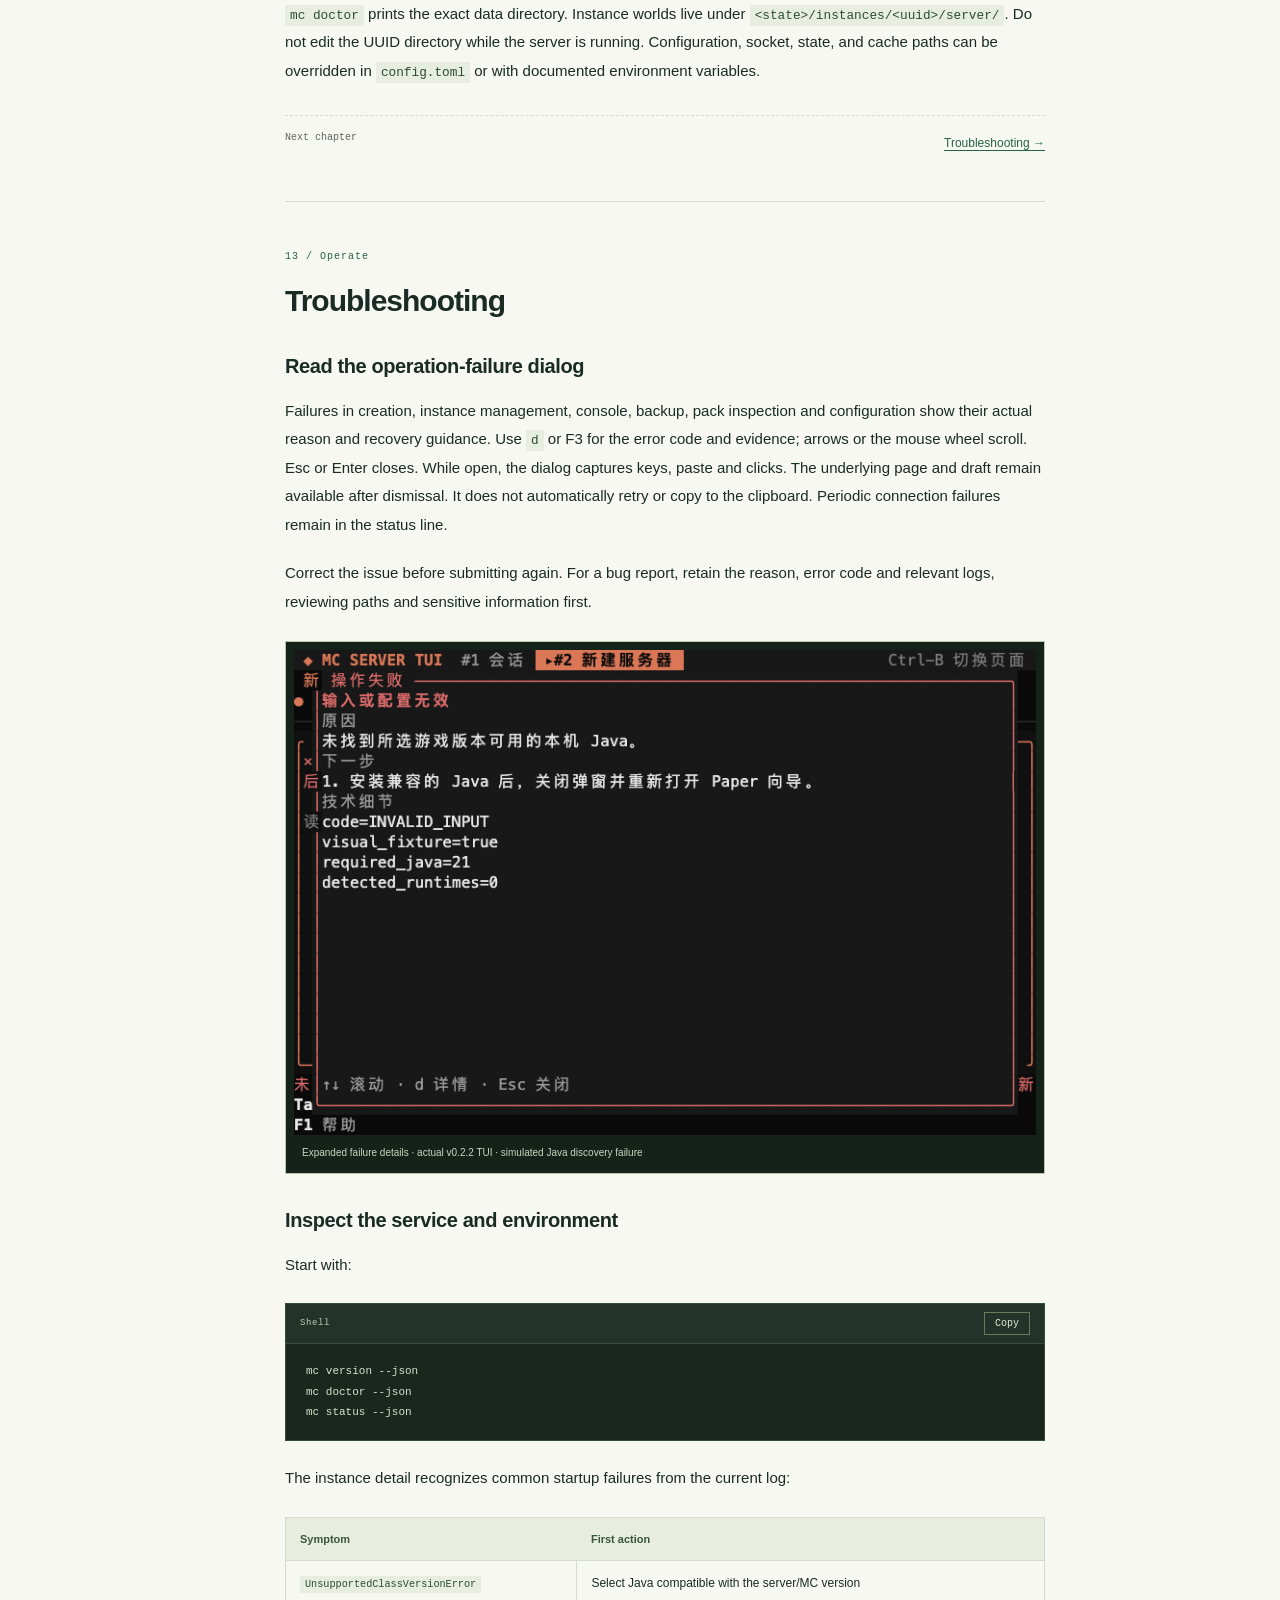
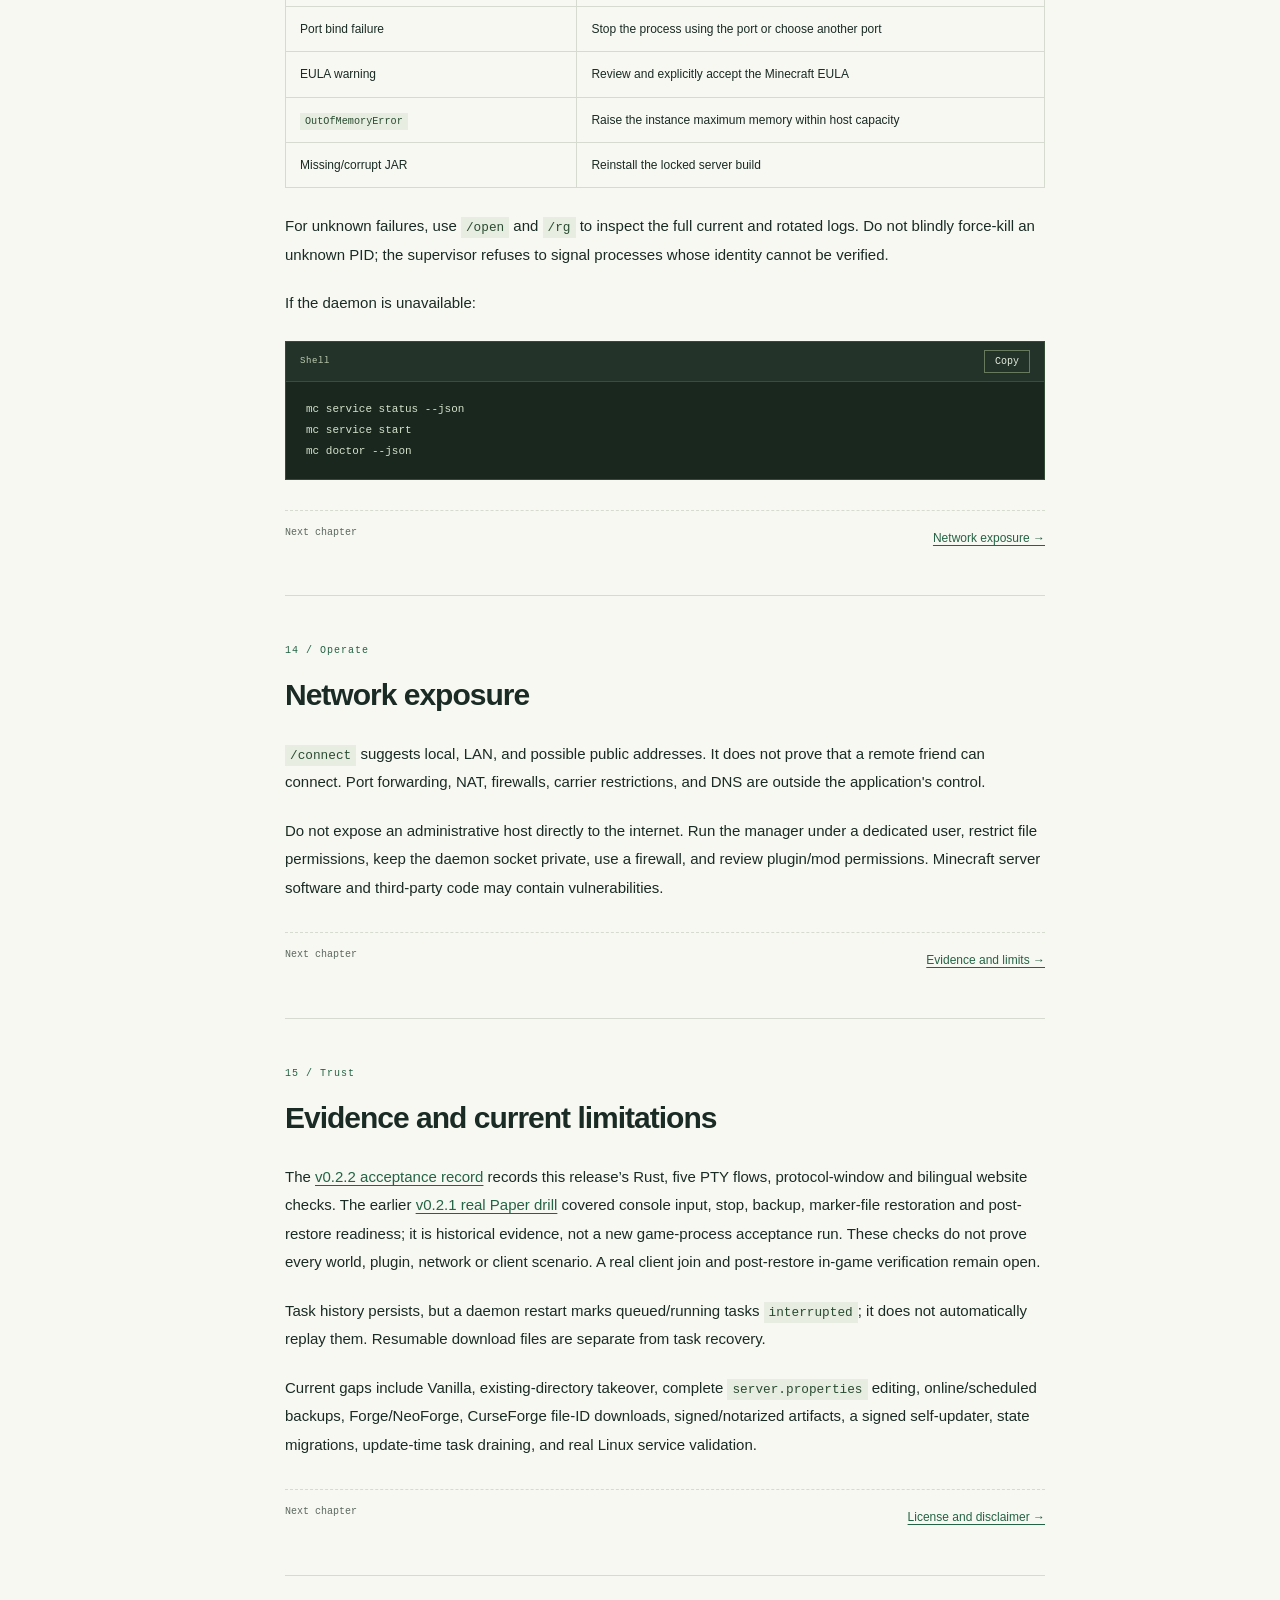
==== commit 22bb19f4: "docs: rebuild bilingual website and tutorials for 0.2.2" ====
--- a/site/docs/index.html
+++ b/site/docs/index.html
@@ -3,32 +3,26 @@
 <head>
   <meta charset="utf-8">
   <meta name="viewport" content="width=device-width, initial-scale=1">
-  <script>
-    document.documentElement.classList.add("js");
-    window.addEventListener("error", function () {
-      document.documentElement.classList.remove("js");
-    }, true);
-  </script>
   <title>User Guide · mc-server-tui</title>
-  <meta name="description" content="Install, run, back up, troubleshoot, and understand the safety limits of the mc-server-tui v0.2.1 Minecraft server manager.">
-  <meta name="theme-color" content="#0b0b0c">
+  <meta name="description" content="Install, run, back up, troubleshoot, and understand the safety limits of the mc-server-tui v0.2.2 Minecraft server manager.">
+  <meta name="theme-color" content="#f5f6ef">
   <link rel="canonical" href="https://juanwang-buaa.github.io/mc-server-tui/docs/">
   <link rel="alternate" hreflang="en" href="https://juanwang-buaa.github.io/mc-server-tui/docs/">
   <link rel="alternate" hreflang="zh-CN" href="https://juanwang-buaa.github.io/mc-server-tui/docs/zh-CN/">
   <link rel="alternate" hreflang="x-default" href="https://juanwang-buaa.github.io/mc-server-tui/docs/">
   <link rel="icon" href="../assets/favicon.svg" type="image/svg+xml">
-  <link rel="stylesheet" href="../assets/styles.css?v=20261020-docs3">
+  <link rel="stylesheet" href="../assets/styles.css?v=0.2.2">
   <meta property="og:type" content="article">
   <meta property="og:title" content="User Guide · mc-server-tui">
-  <meta property="og:description" content="Install, run, back up, troubleshoot, and understand the safety limits of the mc-server-tui v0.2.1 Minecraft server manager.">
+  <meta property="og:description" content="Install, run, back up, troubleshoot, and understand the safety limits of the mc-server-tui v0.2.2 Minecraft server manager.">
   <meta property="og:url" content="https://juanwang-buaa.github.io/mc-server-tui/docs/">
   <meta property="og:image" content="https://juanwang-buaa.github.io/mc-server-tui/assets/session-claude-0.2.1.png">
   <meta name="twitter:card" content="summary_large_image">
   <meta name="twitter:title" content="User Guide · mc-server-tui">
-  <meta name="twitter:description" content="Install, run, back up, troubleshoot, and understand the safety limits of the mc-server-tui v0.2.1 Minecraft server manager.">
+  <meta name="twitter:description" content="Install, run, back up, troubleshoot, and understand the safety limits of the mc-server-tui v0.2.2 Minecraft server manager.">
   <meta name="twitter:image" content="https://juanwang-buaa.github.io/mc-server-tui/assets/session-claude-0.2.1.png">
-  <script src="../assets/app.js?v=20261020-docs3" defer></script>
-  <script src="../assets/docs.js?v=20261020-docs3" defer></script>
+  <script src="../assets/app.js?v=0.2.2" defer></script>
+  <script src="../assets/docs.js?v=0.2.2" defer></script>
 </head>
 <body class="docs-page">
   <a class="skip-link" href="#main">Skip to content</a>
@@ -57,9 +51,9 @@
   <main id="main" class="docs-main">
     <section class="docs-hero">
       <div class="docs-hero-copy">
-        <p class="eyebrow"><span class="pulse-dot" aria-hidden="true"></span>USER GUIDE · V0.2.1 ALPHA</p>
-        <h1>Run Minecraft.<br><em>Stay in the terminal.</em></h1>
-        <p class="docs-hero-lede">A complete field guide to installing the alpha, creating a Paper or Fabric server, running it day to day, and recovering a world with care. Read the safety section before you trust it with a server.</p>
+        <p class="eyebrow"><span class="pulse-dot" aria-hidden="true"></span>USER GUIDE · V0.2.2 ALPHA</p>
+        <h1>Your first server.<br><em>Then your everyday workflow.</em></h1>
+        <p class="docs-hero-lede">A complete field guide to installing the alpha, creating a Paper or Fabric server, running it day to day, and recovering a world with care. Follow the expected results at each step, and use the failure guide when an operation needs attention.</p>
         <div class="docs-hero-meta"><span>Unsigned alpha</span><span>16 chapters</span><span>About 20 minutes</span></div>
         <div class="docs-quicklinks">
           <a href="#install">Install <span aria-hidden="true">→</span></a>
@@ -69,14 +63,14 @@
       </div>
       <div class="docs-hero-card">
         <span class="docs-card-index">00 / Alpha note</span>
-        <p>This guide documents the shipped v0.2.1 behavior. The release is unsigned and does not promise production stability or data recovery.</p>
+        <p>This guide documents the shipped v0.2.2 behavior. The release is unsigned and does not promise production stability or data recovery.</p>
         <a href="#read-before-hosting">Read the full safety guidance <span aria-hidden="true">↓</span></a>
       </div>
     </section>
 
     <details class="docs-mobile-menu">
       <summary>Open chapter list</summary>
-      <nav aria-label="Contents"><a href="#read-before-hosting">Before hosting</a><a href="#supported-scope">Supported scope</a><a href="#install">Install</a><a href="#create-the-first-server">First server</a><a href="#session-shell">Session shell</a><a href="#lifecycle-readiness">Lifecycle</a><a href="#common-configuration">Configuration</a><a href="#backups-restore">Backups and restore</a><a href="#players-logs-workspaces">Players and logs</a><a href="#fabric-addons-server-packs">Fabric and packs</a><a href="#cli">CLI</a><a href="#service-update-data">Service and data</a><a href="#troubleshooting">Troubleshooting</a><a href="#network-exposure">Network exposure</a><a href="#evidence-current-limitations">Evidence and limits</a><a href="#license-no-warranty-notice">License and disclaimer</a></nav>
+      <nav aria-label="Contents"><a href="#read-before-hosting">Start here</a><a href="#supported-scope">Supported scope</a><a href="#install">Install</a><a href="#create-the-first-server">First server</a><a href="#session-shell">Session shell</a><a href="#lifecycle-readiness">Lifecycle</a><a href="#common-configuration">Configuration</a><a href="#backups-restore">Backups and restore</a><a href="#players-logs-workspaces">Players and logs</a><a href="#fabric-addons-server-packs">Fabric and packs</a><a href="#cli">CLI</a><a href="#service-update-data">Service and data</a><a href="#troubleshooting">Troubleshooting</a><a href="#network-exposure">Network exposure</a><a href="#evidence-current-limitations">Evidence and limits</a><a href="#license-no-warranty-notice">License and disclaimer</a></nav>
     </details>
 
     <div class="docs-layout">
@@ -86,31 +80,35 @@
           <span>Filter chapters</span>
           <input id="docs-nav-filter" type="search" placeholder="Find a chapter…" autocomplete="off">
         </label>
-        <nav aria-label="Contents"><div class="docs-nav-groups"><div class="docs-nav-group" data-doc-group><p class="docs-nav-label">Get started</p><a href="#read-before-hosting" data-doc-link>Before hosting</a><a href="#supported-scope" data-doc-link>Supported scope</a><a href="#install" data-doc-link>Install</a><a href="#create-the-first-server" data-doc-link>First server</a></div><div class="docs-nav-group" data-doc-group><p class="docs-nav-label">Day to day</p><a href="#session-shell" data-doc-link>Session shell</a><a href="#lifecycle-readiness" data-doc-link>Lifecycle</a><a href="#common-configuration" data-doc-link>Configuration</a><a href="#backups-restore" data-doc-link>Backups and restore</a><a href="#players-logs-workspaces" data-doc-link>Players and logs</a><a href="#fabric-addons-server-packs" data-doc-link>Fabric and packs</a></div><div class="docs-nav-group" data-doc-group><p class="docs-nav-label">Operate</p><a href="#cli" data-doc-link>CLI</a><a href="#service-update-data" data-doc-link>Service and data</a><a href="#troubleshooting" data-doc-link>Troubleshooting</a><a href="#network-exposure" data-doc-link>Network exposure</a></div><div class="docs-nav-group" data-doc-group><p class="docs-nav-label">Trust</p><a href="#evidence-current-limitations" data-doc-link>Evidence and limits</a><a href="#license-no-warranty-notice" data-doc-link>License and disclaimer</a></div></div></nav>
+        <nav aria-label="Contents"><div class="docs-nav-groups"><div class="docs-nav-group" data-doc-group><p class="docs-nav-label">Get started</p><a href="#read-before-hosting" data-doc-link>Start here</a><a href="#supported-scope" data-doc-link>Supported scope</a><a href="#install" data-doc-link>Install</a><a href="#create-the-first-server" data-doc-link>First server</a></div><div class="docs-nav-group" data-doc-group><p class="docs-nav-label">Day to day</p><a href="#session-shell" data-doc-link>Session shell</a><a href="#lifecycle-readiness" data-doc-link>Lifecycle</a><a href="#common-configuration" data-doc-link>Configuration</a><a href="#backups-restore" data-doc-link>Backups and restore</a><a href="#players-logs-workspaces" data-doc-link>Players and logs</a><a href="#fabric-addons-server-packs" data-doc-link>Fabric and packs</a></div><div class="docs-nav-group" data-doc-group><p class="docs-nav-label">Operate</p><a href="#cli" data-doc-link>CLI</a><a href="#service-update-data" data-doc-link>Service and data</a><a href="#troubleshooting" data-doc-link>Troubleshooting</a><a href="#network-exposure" data-doc-link>Network exposure</a></div><div class="docs-nav-group" data-doc-group><p class="docs-nav-label">Trust</p><a href="#evidence-current-limitations" data-doc-link>Evidence and limits</a><a href="#license-no-warranty-notice" data-doc-link>License and disclaimer</a></div></div></nav>
         <p class="docs-nav-empty" id="docs-nav-empty" hidden>No matching chapter.</p>
         <div class="docs-sidebar-note">
           <span>ALPHA</span>
-          <p>This guide documents the shipped v0.2.1 behavior. The release is unsigned and does not promise production stability or data recovery.</p>
+          <p>This guide documents the shipped v0.2.2 behavior. The release is unsigned and does not promise production stability or data recovery.</p>
         </div>
       </aside>
 
       <article class="docs-article" id="guide">
-<aside class="doc-callout doc-callout-warning"><span class="doc-callout-label">Notice</span><p>Applies to <code>v0.2.1</code> (unsigned alpha pre-release). This guide describes the shipped alpha. It is not a promise of production stability, data recovery, compatibility with every server pack, or support for every Minecraft version.</p></aside>
-<section class="doc-section" id="read-before-hosting"><header class="doc-section-head"><span class="doc-section-kicker">01 / Get started</span><h2>Read this before hosting a world</h2></header>
+<section class="doc-section" id="read-before-hosting"><header class="doc-section-head"><span class="doc-section-kicker">01 / Get started</span><h2>Start here</h2></header>
+<p>This guide takes you to three outcomes: a managed server, a client connection, and a verifiable world backup. For a first installation, follow chapters 2–4. For an existing instance, start at chapter 5. If an operation fails, use chapter 13. Each workflow includes an expected result; <code>/help</code> lists the commands in the app.</p>
+<h3 id="before-hosting-a-world">Before hosting a world</h3>
 <p><code>mc-server-tui</code> is an independent terminal-based Minecraft Java server manager. It is not affiliated with Mojang, Microsoft, PaperMC, Modrinth, Fabric, or Forge. Minecraft and related trademarks belong to their respective owners.</p>
 <p>You are responsible for:</p>
 <ul><li>reviewing and accepting the Minecraft EULA yourself;</li><li>using only server software, plugins, mods, packs, world data, and player data you are entitled to use;</li><li>keeping independent backups outside this application;</li><li>firewall, port forwarding, public exposure, passwords, permissions, and host security;</li><li>validating that a plugin, mod, server pack, or update works before relying on it for a world you care about.</li></ul>
 <p>This alpha is unsigned. Release artifacts have SHA-256 integrity checks, but no code signature or Apple notarization. Server software and third-party add-ons execute with the permissions of your user account. Use a dedicated account and do not install untrusted files. The software is provided under the repository's MIT OR Apache-2.0 license, without a guarantee of availability or recovery.</p>
+<nav class="chapter-next" aria-label="Next chapter"><span>Next chapter</span><a href="#supported-scope">Supported scope →</a></nav>
 </section>
 <section class="doc-section" id="supported-scope"><header class="doc-section-head"><span class="doc-section-kicker">02 / Get started</span><h2>Supported scope</h2></header>
-<div class="docs-table-wrap"><table class="docs-table"><thead><tr><th>Platform</th><th><code>v0.2.1</code> artifact</th></tr></thead><tbody><tr><td>macOS 13+ Apple Silicon</td><td><code>aarch64-apple-darwin</code></td></tr><tr><td>Linux x86_64</td><td><code>x86_64-unknown-linux-gnu</code></td></tr><tr><td>Linux arm64</td><td><code>aarch64-unknown-linux-gnu</code></td></tr><tr><td>Intel macOS</td><td>Not published in this release</td></tr></tbody></table></div>
+<div class="docs-table-wrap"><table class="docs-table"><thead><tr><th>Platform</th><th><code>v0.2.2</code> artifact</th></tr></thead><tbody><tr><td>macOS 13+ Apple Silicon</td><td><code>aarch64-apple-darwin</code></td></tr><tr><td>Linux x86_64</td><td><code>x86_64-unknown-linux-gnu</code></td></tr><tr><td>Linux arm64</td><td><code>aarch64-unknown-linux-gnu</code></td></tr><tr><td>Intel macOS</td><td>Not published in this release</td></tr></tbody></table></div>
+<p><strong>Before continuing:</strong> install Java for your game version. The app recommends Java 21 for 1.21.x and Java 25+ for 26.x. The Paper wizard discovers installed runtimes; it does not install Java.</p>
 <p>The TUI relies on a Unix socket and Unix process behavior. Windows is not supported by this release. Use a terminal at least 80×24; 40×12 is usable with reduced chrome.</p>
 <p>Java must match the selected Minecraft and server version. The creation flow shows detected runtimes and recommends one, but you remain responsible for the server version, plugins/mods, and client compatibility.</p>
+<nav class="chapter-next" aria-label="Next chapter"><span>Next chapter</span><a href="#install">Install →</a></nav>
 </section>
 <section class="doc-section" id="install"><header class="doc-section-head"><span class="doc-section-kicker">03 / Get started</span><h2>Install</h2></header>
 <h3 id="release-installer">Release installer</h3>
-<p><code>v0.2.1</code> is a pre-release, so use the tag-specific URL:</p>
-<div class="docs-code"><div class="docs-code-bar"><span>Shell</span><button class="docs-code-copy" type="button" data-copy-label="Copy" data-copied-label="Copied" data-failed-label="Select">Copy</button></div><pre><code>TAG=v0.2.1
+<p><code>v0.2.2</code> is a pre-release, so use the tag-specific URL:</p>
+<div class="docs-code"><div class="docs-code-bar"><span>Shell</span><button class="docs-code-copy" type="button" data-copy-label="Copy" data-copied-label="Copied" data-failed-label="Select">Copy</button></div><pre><code>TAG=v0.2.2
 curl -fsSL "https://github.com/JUANWANG-BUAA/mc-server-tui/releases/download/$TAG/install.sh" | sh
 mc setup
 mc</code></pre></div>
@@ -118,6 +116,9 @@
 <div class="docs-code"><div class="docs-code-bar"><span>Shell</span><button class="docs-code-copy" type="button" data-copy-label="Copy" data-copied-label="Copied" data-failed-label="Select">Copy</button></div><pre><code>mc setup --no-service
 mc daemon run   # terminal 1
 mc tui          # terminal 2</code></pre></div>
+<p><strong>Expected result:</strong> setup finishes configuration and user-service initialization. Running <code>mc</code> opens a session with Paper, Fabric and pack-inspection entries, plus a connected management-service status. Type a command or click an entry to begin. Typing replaces the welcome content so results remain visible.</p>
+<p><strong>If it does not work:</strong> if <code>mc</code> is missing, run <code>export PATH="$HOME/.local/bin:$PATH"</code>. If management is disconnected, use <code>mc service status --json</code> and <code>mc service start</code>. Use <code>mc setup --dry-run</code> to inspect the intended paths before writing them.</p>
+<figure class="doc-figure"><img src="../assets/welcome-0.2.2.png" alt="First-use welcome · actual v0.2.2 TUI · demonstration data" loading="lazy" width="771" height="504"><figcaption>First-use welcome · actual v0.2.2 TUI · demonstration data</figcaption></figure>
 <h3 id="build-from-source">Build from source</h3>
 <p>The repository pins Rust 1.89.0:</p>
 <div class="docs-code"><div class="docs-code-bar"><span>Shell</span><button class="docs-code-copy" type="button" data-copy-label="Copy" data-copied-label="Copied" data-failed-label="Select">Copy</button></div><pre><code>git clone https://github.com/JUANWANG-BUAA/mc-server-tui.git
@@ -130,21 +131,33 @@
 <div class="docs-code"><div class="docs-code-bar"><span>Shell</span><button class="docs-code-copy" type="button" data-copy-label="Copy" data-copied-label="Copied" data-failed-label="Select">Copy</button></div><pre><code>mc version --json
 mc status --json
 mc doctor --json</code></pre></div>
+<nav class="chapter-next" aria-label="Next chapter"><span>Next chapter</span><a href="#create-the-first-server">First server →</a></nav>
 </section>
 <section class="doc-section" id="create-the-first-server"><header class="doc-section-head"><span class="doc-section-kicker">04 / Get started</span><h2>Create the first server</h2></header>
-<p>Start <code>mc</code>, then enter:</p>
+<p>Open the Paper entry on the welcome screen, or start <code>mc</code> and submit:</p>
 <div class="docs-code"><div class="docs-code-bar"><span>TUI</span><button class="docs-code-copy" type="button" data-copy-label="Copy" data-copied-label="Copied" data-failed-label="Select">Copy</button></div><pre><code>/create</code></pre></div>
 <p>The guided Paper flow asks for:</p>
 <ol><li>instance name and Minecraft version;</li><li>Java runtime, memory range, and server port;</li><li>a review of the artifact, download source, memory, port, and EULA.</li></ol>
+<figure class="doc-figure"><img src="../assets/create-0.2.1.png" alt="Paper wizard · v0.2.1 capture, layout retained in v0.2.2 · demonstration data" loading="lazy" width="867" height="504"><figcaption>Paper wizard · v0.2.1 capture, layout retained in v0.2.2 · demonstration data</figcaption></figure>
 <p>The runtime step retains your instance name and version and starts with a settings summary. Press Enter to accept, or F3 / Tab to adjust Java, memory and port.</p>
 <p>New date-based releases such as <code>26.3</code> and <code>26.2</code> are sorted before legacy <code>1.21.x</code> releases in the version picker. Choose the exact version your players will use. EULA acceptance is explicit and is never selected automatically.</p>
 <p>After submission, use:</p>
 <div class="docs-code"><div class="docs-code-bar"><span>TUI</span><button class="docs-code-copy" type="button" data-copy-label="Copy" data-copied-label="Copied" data-failed-label="Select">Copy</button></div><pre><code>/tasks
 /task &lt;number&gt;</code></pre></div>
 <p>to inspect download progress, source, speed, phases, and cancellation.</p>
-<p>For a Fabric server:</p>
+<h3 id="select-start-and-connect">Select, start and connect</h3>
+<p><strong>Expected result:</strong> the create task completes and <code>/instances</code> lists the server. Select it before starting:</p>
+<div class="docs-code"><div class="docs-code-bar"><span>TUI</span><button class="docs-code-copy" type="button" data-copy-label="Copy" data-copied-label="Copied" data-failed-label="Select">Copy</button></div><pre><code>/instances
+/use &lt;number-or-name&gt;
+/start
+/connect</code></pre></div>
+<p>Wait for Minecraft readiness, then connect with a Java client using the same game version. On the same machine, this is usually <code>localhost:25565</code>; use the port shown by <code>/connect</code>. Other machines also require appropriate networking. A connected management service is separate from a ready Minecraft process.</p>
+<p><strong>If it does not work:</strong> inspect creation with <code>/tasks</code> and <code>/task &lt;number&gt;</code>; inspect startup with <code>/open</code> or <code>/logs</code>. Dismiss a failure dialog to return to its underlying page and correct the settings.</p>
+<h3 id="create-fabric">Create Fabric</h3>
+<p>Clicking Fabric fills a <code>/fabric </code> draft without submitting. Add the name and exact game version, then include the acceptance flag only after reviewing and agreeing to the Minecraft EULA:</p>
 <div class="docs-code"><div class="docs-code-bar"><span>TUI</span><button class="docs-code-copy" type="button" data-copy-label="Copy" data-copied-label="Copied" data-failed-label="Select">Copy</button></div><pre><code>/fabric MyFabricServer 1.21.11 --accept-eula</code></pre></div>
 <p>The Fabric path resolves a stable loader and compatible Java, checks the port, and creates a managed instance.</p>
+<nav class="chapter-next" aria-label="Next chapter"><span>Next chapter</span><a href="#session-shell">Session shell →</a></nav>
 </section>
 <section class="doc-section" id="session-shell"><header class="doc-section-head"><span class="doc-section-kicker">05 / Day to day</span><h2>Session shell</h2></header>
 <p>The default screen is a session shell. Text without a leading slash is sent to the current Minecraft console; slash commands manage the application.</p>
@@ -152,22 +165,28 @@
 <p>Common commands:</p>
 <div class="docs-table-wrap"><table class="docs-table"><thead><tr><th>Command</th><th>Purpose</th></tr></thead><tbody><tr><td><code>/help</code>, <code>F1</code></td><td>Show all commands and keys</td></tr><tr><td><code>/instances</code>, <code>/use &lt;number-or-name&gt;</code></td><td>List and select an instance</td></tr><tr><td><code>/open</code></td><td>Open the selected instance detail</td></tr><tr><td><code>/start</code>, <code>/stop</code>, <code>/restart</code></td><td>Start, gracefully stop, or controlled restart</td></tr><tr><td><code>/logs</code></td><td>Tail console output in the session</td></tr><tr><td><code>/console &lt;command&gt;</code></td><td>Send one command to the Minecraft console</td></tr><tr><td><code>/tasks</code>, <code>/task &lt;n&gt;</code>, <code>/cancel [n]</code></td><td>Inspect or cancel durable tasks</td></tr><tr><td><code>/backup</code>, <code>/backups</code></td><td>Create or manage stopped-world backups</td></tr><tr><td><code>/config</code></td><td>Edit four common <code>server.properties</code> values</td></tr><tr><td><code>/players [action] [player]</code></td><td>OP, whitelist, ban, pardon, kick, LuckPerms helpers</td></tr><tr><td><code>/rg [-i] [-e] &lt;pattern&gt;</code></td><td>Search current and rotated logs</td></tr><tr><td><code>/connect</code>, <code>/monitor</code></td><td>Inspect join addresses and server state</td></tr><tr><td><code>/mods</code>, <code>/import</code>, <code>/export</code></td><td>Add-ons and server-pack workflows</td></tr><tr><td><code>/pages</code>, <code>/page &lt;n&gt;</code>, <code>/close [n]</code></td><td>Workspace pages</td></tr><tr><td><code>/theme [name]</code>, <code>F2</code></td><td>Themes</td></tr><tr><td><code>/quit</code></td><td>Exit the TUI; the server and tasks continue</td></tr></tbody></table></div>
 <p>Useful keys: <code>Enter</code> submit, <code>Tab</code> complete, <code>←/→</code> move the cursor, <code>Home/End</code> line boundaries, <code>↑/↓</code> history or selection, <code>Ctrl-K</code> command palette, <code>F2</code> theme, and <code>F1</code> help.</p>
+<nav class="chapter-next" aria-label="Next chapter"><span>Next chapter</span><a href="#lifecycle-readiness">Lifecycle →</a></nav>
 </section>
 <section class="doc-section" id="lifecycle-readiness"><header class="doc-section-head"><span class="doc-section-kicker">06 / Day to day</span><h2>Lifecycle and readiness</h2></header>
 <ul><li><code>/start</code> is idempotent and verifies the Java path, server JAR, port, and process identity.</li><li><code>/stop</code> sends Minecraft's graceful <code>stop</code> command and waits for the verified process to exit. Timeout does not force-kill Java.</li><li><code>/restart</code> requires a verified starting or running process, gracefully stops it, waits for a clean stopped state, then starts the same instance. It does not start a replacement after an unclean stop.</li><li>Readiness requires the server's <code>Done (</code> marker. An open port alone is not considered ready.</li><li>Closing the TUI or daemon does not kill the resident runner or Java process.</li></ul>
 <p>The instance detail page (<code>/open</code>) exposes lifecycle controls, console input, logs, process identity, CPU/RSS samples, and alerts. Press <code>R</code> there for a controlled restart and <code>c</code> for configuration. F3 expands the diagnostic summary; logs receive the space by default. Ctrl-K exposes the same detail toggle.</p>
+<nav class="chapter-next" aria-label="Next chapter"><span>Next chapter</span><a href="#common-configuration">Configuration →</a></nav>
 </section>
 <section class="doc-section" id="common-configuration"><header class="doc-section-head"><span class="doc-section-kicker">07 / Day to day</span><h2>Common configuration</h2></header>
 <p>Run:</p>
 <div class="docs-code"><div class="docs-code-bar"><span>TUI</span><button class="docs-code-copy" type="button" data-copy-label="Copy" data-copied-label="Copied" data-failed-label="Select">Copy</button></div><pre><code>/config</code></pre></div>
 <p>The current editor supports MOTD, maximum players, difficulty, and view distance. It shows a diff before writing, preserves unknown keys and comments, and rejects an external file change instead of overwriting it. Saving while the server is running does not restart it. Use <code>/restart</code> or <code>R</code> when you want the new values to take effect.</p>
 <p>Raw editing, the complete property catalog, and per-version validation are not implemented. For unsupported properties, edit <code>server.properties</code> while the server is stopped and keep your own backup.</p>
+<nav class="chapter-next" aria-label="Next chapter"><span>Next chapter</span><a href="#backups-restore">Backups and restore →</a></nav>
 </section>
 <section class="doc-section" id="backups-restore"><header class="doc-section-head"><span class="doc-section-kicker">08 / Day to day</span><h2>Backups and restore</h2></header>
-<p>Backups are stopped-world only.</p>
+<p>Backups are stopped-world only. Run <code>/stop</code>, wait for <code>stopped</code>, then use <code>/backup</code>. Wait for the task to complete in <code>/tasks</code> before opening <code>/backups</code>.</p>
+<p><strong>Expected result:</strong> the snapshot has a timestamp, file count and size. Verify it successfully before proceeding; being listed does not mean it has passed a fresh verification.</p>
 <ol><li>Stop the server and wait for <code>stopped</code>.</li><li>Run <code>/backup</code>.</li><li>Open <code>/backups</code> and select a verified snapshot.</li><li>Press <code>v</code> to verify, then <code>Enter</code> to build a restore plan.</li><li>Review affected worlds, added/replaced/removed roots, staging space, and safety steps.</li><li>Press <code>c</code>, type the exact <code>RESTORE</code> confirmation, then submit.</li></ol>
+<figure class="doc-figure"><img src="../assets/backups-0.2.1.png" alt="Backup manager · v0.2.1 capture, layout retained in v0.2.2 · demonstration data" loading="lazy" width="867" height="504"><figcaption>Backup manager · v0.2.1 capture, layout retained in v0.2.2 · demonstration data</figcaption></figure>
 <p>Backup details display local time with an explicit UTC offset. F3 reveals technical evidence. Restore replaces the listed world roots; progress after the backup is not merged. After creating a backup, press <code>r</code> to refresh the catalog.</p>
 <p>Restore is transactional and keeps rollback evidence until commit verification. The server remains stopped after restore. Start it explicitly and validate the world with a Minecraft client. No automated online backup or scheduler exists in this release.</p>
+<nav class="chapter-next" aria-label="Next chapter"><span>Next chapter</span><a href="#players-logs-workspaces">Players and logs →</a></nav>
 </section>
 <section class="doc-section" id="players-logs-workspaces"><header class="doc-section-head"><span class="doc-section-kicker">09 / Day to day</span><h2>Players, logs, and workspaces</h2></header>
 <p>Examples:</p>
@@ -179,10 +198,12 @@
 <p>Online-name actions may need Mojang profile lookup and can fail on constrained networks. The TUI reports server responses or timeout errors; it does not pretend the action succeeded.</p>
 <p><code>/rg</code> searches current and one rotated log. <code>/logs</code> shows recent output. <code>/monitor</code> shows game status and online count. CPU/RSS history is local observability, not TPS/MSPT or JVM heap telemetry.</p>
 <p>Workspace pages preserve log filters and reading positions. Closing a page does not stop the server.</p>
+<nav class="chapter-next" aria-label="Next chapter"><span>Next chapter</span><a href="#fabric-addons-server-packs">Fabric and packs →</a></nav>
 </section>
 <section class="doc-section" id="fabric-addons-server-packs"><header class="doc-section-head"><span class="doc-section-kicker">10 / Day to day</span><h2>Fabric, add-ons, and server packs</h2></header>
 <ul><li><code>/mods search &lt;name&gt;</code> and <code>/mods install &lt;name&gt;</code> install supported Modrinth Paper plugins or Fabric mods, required catalog dependencies, and validated JARs. The instance must be stopped.</li><li><code>/import</code> previews a <code>.mrpack</code> or server-pack ZIP. <code>/import &lt;path&gt; --apply</code> stages and verifies compatible <code>mods</code>, <code>plugins</code>, and <code>config</code>; it refuses conflicts, unsafe paths, world/identity data, <code>server.jar</code>, and <code>server.properties</code>.</li><li><code>/export &lt;path.zip&gt;</code> creates a server add-on/config bundle with a SHA-256 manifest. It is not a client launcher pack.</li></ul>
 <p>Imports do not execute pack scripts and do not prove that the combined plugins/mods will start. Validate after import. Forge/NeoForge and CurseForge file-ID materialization are not implemented.</p>
+<nav class="chapter-next" aria-label="Next chapter"><span>Next chapter</span><a href="#cli">CLI →</a></nav>
 </section>
 <section class="doc-section" id="cli"><header class="doc-section-head"><span class="doc-section-kicker">11 / Operate</span><h2>CLI</h2></header>
 <p>The CLI uses the same typed daemon API:</p>
@@ -195,6 +216,7 @@
 mc cli task list
 mc cli modpack inspect /path/server.mrpack</code></pre></div>
 <p>CLI lifecycle output is an observation; a server can still be <code>starting</code> while the command returns. Poll dashboard/detail status or use the TUI until the readiness marker is observed.</p>
+<nav class="chapter-next" aria-label="Next chapter"><span>Next chapter</span><a href="#service-update-data">Service and data →</a></nav>
 </section>
 <section class="doc-section" id="service-update-data"><header class="doc-section-head"><span class="doc-section-kicker">12 / Operate</span><h2>Service, update, and data</h2></header>
 <div class="docs-code"><div class="docs-code-bar"><span>Shell</span><button class="docs-code-copy" type="button" data-copy-label="Copy" data-copied-label="Copied" data-failed-label="Select">Copy</button></div><pre><code>mc service install
@@ -205,9 +227,15 @@
 mc update rollback --dry-run</code></pre></div>
 <p>The user service supervises the daemon. Resident Java runners are intentionally separate. <code>mc service restart</code> restarts the daemon and leaves running servers alone. Uninstall preserves instance data unless a destructive purge option is explicitly used.</p>
 <p><code>mc doctor</code> prints the exact data directory. Instance worlds live under <code>&lt;state&gt;/instances/&lt;uuid&gt;/server/</code>. Do not edit the UUID directory while the server is running. Configuration, socket, state, and cache paths can be overridden in <code>config.toml</code> or with documented environment variables.</p>
+<nav class="chapter-next" aria-label="Next chapter"><span>Next chapter</span><a href="#troubleshooting">Troubleshooting →</a></nav>
 </section>
 <section class="doc-section" id="troubleshooting"><header class="doc-section-head"><span class="doc-section-kicker">13 / Operate</span><h2>Troubleshooting</h2></header>
-<p>Run first:</p>
+<h3 id="read-the-operation-failure-dialog">Read the operation-failure dialog</h3>
+<p>Failures in creation, instance management, console, backup, pack inspection and configuration show their actual reason and recovery guidance. Use <code>d</code> or F3 for the error code and evidence; arrows or the mouse wheel scroll. Esc or Enter closes. While open, the dialog captures keys, paste and clicks. The underlying page and draft remain available after dismissal. It does not automatically retry or copy to the clipboard. Periodic connection failures remain in the status line.</p>
+<p>Correct the issue before submitting again. For a bug report, retain the reason, error code and relevant logs, reviewing paths and sensitive information first.</p>
+<figure class="doc-figure"><img src="../assets/error-0.2.2.png" alt="Expanded failure details · actual v0.2.2 TUI · simulated Java discovery failure" loading="lazy" width="771" height="504"><figcaption>Expanded failure details · actual v0.2.2 TUI · simulated Java discovery failure</figcaption></figure>
+<h3 id="inspect-the-service-and-environment">Inspect the service and environment</h3>
+<p>Start with:</p>
 <div class="docs-code"><div class="docs-code-bar"><span>Shell</span><button class="docs-code-copy" type="button" data-copy-label="Copy" data-copied-label="Copied" data-failed-label="Select">Copy</button></div><pre><code>mc version --json
 mc doctor --json
 mc status --json</code></pre></div>
@@ -218,14 +246,18 @@
 <div class="docs-code"><div class="docs-code-bar"><span>Shell</span><button class="docs-code-copy" type="button" data-copy-label="Copy" data-copied-label="Copied" data-failed-label="Select">Copy</button></div><pre><code>mc service status --json
 mc service start
 mc doctor --json</code></pre></div>
+<nav class="chapter-next" aria-label="Next chapter"><span>Next chapter</span><a href="#network-exposure">Network exposure →</a></nav>
 </section>
 <section class="doc-section" id="network-exposure"><header class="doc-section-head"><span class="doc-section-kicker">14 / Operate</span><h2>Network exposure</h2></header>
 <p><code>/connect</code> suggests local, LAN, and possible public addresses. It does not prove that a remote friend can connect. Port forwarding, NAT, firewalls, carrier restrictions, and DNS are outside the application's control.</p>
 <p>Do not expose an administrative host directly to the internet. Run the manager under a dedicated user, restrict file permissions, keep the daemon socket private, use a firewall, and review plugin/mod permissions. Minecraft server software and third-party code may contain vulnerabilities.</p>
+<nav class="chapter-next" aria-label="Next chapter"><span>Next chapter</span><a href="#evidence-current-limitations">Evidence and limits →</a></nav>
 </section>
 <section class="doc-section" id="evidence-current-limitations"><header class="doc-section-head"><span class="doc-section-kicker">15 / Trust</span><h2>Evidence and current limitations</h2></header>
-<p>The <a href="https://github.com/JUANWANG-BUAA/mc-server-tui/blob/v0.2.1/docs/acceptance/0.2.1.md" target="_blank" rel="noreferrer">v0.2.1 acceptance record</a> records 224 automatic tests, four PTY suites, v8–v11 protocol checks, and a real isolated Paper drill: console input, graceful stop, backup, marker-file restoration and post-restore readiness. These results do not prove every world, plugin combination, network, or client scenario. A real Minecraft client join and post-restore in-game verification still need to be performed.</p>
+<p>The <a href="https://github.com/JUANWANG-BUAA/mc-server-tui/blob/v0.2.2/docs/acceptance/0.2.2.md" target="_blank" rel="noreferrer">v0.2.2 acceptance record</a> records this release’s Rust, five PTY flows, protocol-window and bilingual website checks. The earlier <a href="https://github.com/JUANWANG-BUAA/mc-server-tui/blob/v0.2.1/docs/acceptance/0.2.1.md" target="_blank" rel="noreferrer">v0.2.1 real Paper drill</a> covered console input, stop, backup, marker-file restoration and post-restore readiness; it is historical evidence, not a new game-process acceptance run. These checks do not prove every world, plugin, network or client scenario. A real client join and post-restore in-game verification remain open.</p>
+<p>Task history persists, but a daemon restart marks queued/running tasks <code>interrupted</code>; it does not automatically replay them. Resumable download files are separate from task recovery.</p>
 <p>Current gaps include Vanilla, existing-directory takeover, complete <code>server.properties</code> editing, online/scheduled backups, Forge/NeoForge, CurseForge file-ID downloads, signed/notarized artifacts, a signed self-updater, state migrations, update-time task draining, and real Linux service validation.</p>
+<nav class="chapter-next" aria-label="Next chapter"><span>Next chapter</span><a href="#license-no-warranty-notice">License and disclaimer →</a></nav>
 </section>
 <section class="doc-section" id="license-no-warranty-notice"><header class="doc-section-head"><span class="doc-section-kicker">16 / Trust</span><h2>License and no-warranty notice</h2></header>
 <p>The project is licensed under MIT OR Apache-2.0. Those licenses govern the software; this guide does not add a warranty or support commitment. You are responsible for backups, access control, hosted content, third-party licenses, and compliance with the Minecraft EULA and applicable law.</p>
@@ -241,7 +273,7 @@
 
       <aside class="docs-toc">
         <p>On this page</p>
-        <nav aria-label="On this page"><a href="#read-before-hosting" data-toc-link>Read this before hosting a world</a><a href="#supported-scope" data-toc-link>Supported scope</a><a href="#install" data-toc-link>Install</a><a href="#create-the-first-server" data-toc-link>Create the first server</a><a href="#session-shell" data-toc-link>Session shell</a><a href="#lifecycle-readiness" data-toc-link>Lifecycle and readiness</a><a href="#common-configuration" data-toc-link>Common configuration</a><a href="#backups-restore" data-toc-link>Backups and restore</a><a href="#players-logs-workspaces" data-toc-link>Players, logs, and workspaces</a><a href="#fabric-addons-server-packs" data-toc-link>Fabric, add-ons, and server packs</a><a href="#cli" data-toc-link>CLI</a><a href="#service-update-data" data-toc-link>Service, update, and data</a><a href="#troubleshooting" data-toc-link>Troubleshooting</a><a href="#network-exposure" data-toc-link>Network exposure</a><a href="#evidence-current-limitations" data-toc-link>Evidence and current limitations</a><a href="#license-no-warranty-notice" data-toc-link>License and no-warranty notice</a></nav>
+        <nav aria-label="On this page"><a href="#read-before-hosting" data-toc-link>Start here</a><a href="#supported-scope" data-toc-link>Supported scope</a><a href="#install" data-toc-link>Install</a><a href="#create-the-first-server" data-toc-link>Create the first server</a><a href="#session-shell" data-toc-link>Session shell</a><a href="#lifecycle-readiness" data-toc-link>Lifecycle and readiness</a><a href="#common-configuration" data-toc-link>Common configuration</a><a href="#backups-restore" data-toc-link>Backups and restore</a><a href="#players-logs-workspaces" data-toc-link>Players, logs, and workspaces</a><a href="#fabric-addons-server-packs" data-toc-link>Fabric, add-ons, and server packs</a><a href="#cli" data-toc-link>CLI</a><a href="#service-update-data" data-toc-link>Service, update, and data</a><a href="#troubleshooting" data-toc-link>Troubleshooting</a><a href="#network-exposure" data-toc-link>Network exposure</a><a href="#evidence-current-limitations" data-toc-link>Evidence and current limitations</a><a href="#license-no-warranty-notice" data-toc-link>License and no-warranty notice</a></nav>
       </aside>
     </div>
   </main>
--- a/site/assets/styles.css
+++ b/site/assets/styles.css
@@ -1,1664 +1,1856 @@
+/* Shared static-site system: paper, forest ink, and actual terminal captures. */
 :root {
-  --bg: #080809;
-  --bg-elevated: #0d0d0f;
-  --surface: #111113;
-  --surface-2: #161618;
-  --line: #27272c;
-  --line-soft: #1c1c20;
-  --text: #f1eee8;
-  --muted: #9a978f;
-  --muted-2: #706e68;
-  --accent: #d97757;
-  --accent-rgb: 217, 119, 87;
-  --accent-soft: rgba(217, 119, 87, 0.12);
-  --success: #a6c98f;
-  --sans: "Inter", "SF Pro Text", -apple-system, BlinkMacSystemFont, "Segoe UI", sans-serif;
-  --serif: "Iowan Old Style", "Palatino Linotype", Palatino, "Book Antiqua", Georgia, serif;
-  --mono: "SFMono-Regular", "Cascadia Code", "Roboto Mono", Menlo, Consolas, monospace;
-  --radius: 12px;
-  --max: 1240px;
-}
-
-*,
-*::before,
-*::after { box-sizing: border-box; }
-
+    color-scheme: light;
+    --paper: #f5f6ef;
+    --surface: #fffef9;
+    --ink: #192b24;
+    --muted: #5b6860;
+    --line: #d5dbcf;
+    --accent: #246345;
+    --soft: #e5eddf;
+    --sans:
+        Inter, "Helvetica Neue", Arial, "PingFang SC", "Microsoft YaHei",
+        sans-serif;
+    --mono: "SFMono-Regular", Consolas, "Liberation Mono", monospace;
+}
+* {
+    box-sizing: border-box;
+}
 html {
-  scroll-behavior: smooth;
-  scroll-padding-top: 92px;
-}
-
+    scroll-padding-top: 95px;
+    scroll-behavior: smooth;
+}
 body {
-  margin: 0;
-  background: var(--bg);
-  color: var(--text);
-  font-family: var(--sans);
-  font-size: 16px;
-  line-height: 1.6;
-  -webkit-font-smoothing: antialiased;
-  overflow-x: hidden;
-}
-
+    margin: 0;
+    background: var(--paper);
+    color: var(--ink);
+    font-family: var(--sans);
+    font-size: 16px;
+    line-height: 1.65;
+    -webkit-font-smoothing: antialiased;
+}
+img {
+    max-width: 100%;
+    height: auto;
+    display: block;
+}
+a {
+    color: inherit;
+    text-decoration: none;
+}
+button,
+input {
+    font: inherit;
+}
+button,
+summary {
+    cursor: pointer;
+}
+button {
+    color: inherit;
+}
+button,
+a,
+input,
+summary {
+    touch-action: manipulation;
+}
+button {
+    border-radius: 0;
+}
+button:disabled {
+    cursor: wait;
+}
+a:focus-visible,
+button:focus-visible,
+summary:focus-visible,
+input:focus-visible,
+[tabindex="0"]:focus-visible {
+    outline: 3px solid #b36b25;
+    outline-offset: 5px;
+}
 ::selection {
-  background: var(--accent);
-  color: #090909;
-}
-
-a { color: inherit; text-decoration: none; }
-button { font: inherit; }
-img { max-width: 100%; height: auto; display: block; }
-code, pre, kbd { font-family: var(--mono); }
-
+    background: #c9ddbd;
+    color: #14231c;
+}
+[hidden] {
+    display: none !important;
+}
+.wrap {
+    width: min(1280px, calc(100% - 96px));
+    margin-inline: auto;
+}
 .skip-link {
-  position: fixed;
-  top: -100px;
-  left: 16px;
-  z-index: 100;
-  padding: 10px 14px;
-  background: var(--accent);
-  color: #080809;
-  border-radius: 6px;
-  font-family: var(--mono);
-  font-size: 12px;
-}
-.skip-link:focus { top: 12px; }
-
-.page-glow {
-  position: fixed;
-  inset: 0;
-  z-index: 0;
-  pointer-events: none;
-  background:
-    radial-gradient(700px 520px at 72% 8%, rgba(var(--accent-rgb), 0.13), transparent 70%),
-    radial-gradient(560px 420px at 5% 55%, rgba(109, 133, 255, 0.045), transparent 65%),
-    linear-gradient(rgba(255,255,255,0.018) 1px, transparent 1px),
-    linear-gradient(90deg, rgba(255,255,255,0.018) 1px, transparent 1px);
-  background-size: auto, auto, 44px 44px, 44px 44px;
-  mask-image: linear-gradient(to bottom, black 0%, black 45%, transparent 82%);
-  transition: background 300ms ease;
-}
-
+    position: fixed;
+    top: 12px;
+    left: 16px;
+    background: var(--ink);
+    color: white;
+    padding: 10px 20px;
+    z-index: 100;
+    transform: translateY(-150%);
+}
+.skip-link:focus {
+    transform: none;
+}
 .site-header {
-  position: sticky;
-  top: 0;
-  z-index: 30;
-  border-bottom: 1px solid transparent;
-  background: rgba(8, 8, 9, 0.72);
-  backdrop-filter: blur(18px);
-  transition: border-color 200ms ease, background 200ms ease;
-}
-.site-header.is-scrolled {
-  border-bottom-color: var(--line-soft);
-  background: rgba(8, 8, 9, 0.9);
+    position: sticky;
+    top: 0;
+    z-index: 20;
+    background: rgba(245, 246, 239, 0.97);
+    border-bottom: 1px solid var(--line);
 }
 .header-inner {
-  max-width: var(--max);
-  height: 72px;
-  margin: 0 auto;
-  padding: 0 24px;
-  display: flex;
-  align-items: center;
-  gap: 28px;
+    width: min(1400px, calc(100% - 64px));
+    height: 76px;
+    margin: auto;
+    display: flex;
+    align-items: center;
+    gap: 32px;
 }
 .brand {
-  display: inline-flex;
-  align-items: center;
-  gap: 9px;
-  font-family: var(--mono);
-  font-size: 13px;
-  font-weight: 600;
-  letter-spacing: -0.02em;
-  white-space: nowrap;
-}
-.brand-mark {
-  width: 28px;
-  height: 28px;
-  border-radius: 6px;
-  box-shadow: 0 0 0 1px var(--line);
+    display: inline-flex;
+    align-items: center;
+    gap: 10px;
+    white-space: nowrap;
+    font-weight: 750;
+    font-size: 17px;
+    letter-spacing: -0.6px;
 }
 .alpha-tag {
-  margin-left: 2px;
-  padding: 2px 5px;
-  border: 1px solid rgba(var(--accent-rgb), 0.45);
-  border-radius: 4px;
-  color: var(--accent);
-  font-size: 9px;
-  letter-spacing: 0.12em;
+    font: 9px/1 var(--mono);
+    letter-spacing: 1px;
+    padding: 5px 6px;
+    border: 1px solid var(--line);
+    margin-left: 3px;
 }
 .nav {
-  display: flex;
-  align-items: center;
-  gap: 22px;
-  margin-left: auto;
-}
-.nav a {
-  color: var(--muted);
-  font-size: 13px;
-  transition: color 160ms ease;
-}
-.nav a:hover { color: var(--text); }
+    display: flex;
+    gap: 25px;
+    margin-left: auto;
+    font-size: 13px;
+    font-weight: 600;
+}
+.nav a,
+.header-actions a,
+.docs-top-actions a {
+    padding-block: 8px;
+}
+.nav a:hover,
+.text-link:hover,
+.lang-switch:hover {
+    color: var(--accent);
+}
+.header-actions,
+.docs-top-actions {
+    display: flex;
+    align-items: center;
+    gap: 24px;
+    font-size: 12px;
+}
 .header-github {
-  display: inline-flex;
-  align-items: center;
-  gap: 6px;
-  padding: 7px 11px;
-  border: 1px solid var(--line);
-  border-radius: 6px;
-  font-family: var(--mono);
-  font-size: 11px;
-  color: var(--text);
-  transition: border-color 160ms ease, background 160ms ease;
-}
-.header-docs {
-  display: none;
-  align-items: center;
-  min-height: 31px;
-  padding: 0 10px;
-  border: 1px solid rgba(var(--accent-rgb), 0.4);
-  border-radius: 6px;
-  color: var(--accent);
-  font-family: var(--mono);
-  font-size: 10px;
-}
-.header-github:hover {
-  border-color: rgba(var(--accent-rgb), 0.55);
-  background: var(--accent-soft);
-}
-
-main { position: relative; z-index: 1; }
-
+    border-left: 1px solid var(--line);
+    padding-left: 24px;
+}
+.lang-switch,
+.docs-lang-switch {
+    font-weight: 600;
+}
 .hero {
-  max-width: var(--max);
-  min-height: calc(100vh - 72px);
-  margin: 0 auto;
-  padding: 76px 24px 72px;
-  display: grid;
-  grid-template-columns: 0.92fr 1.08fr;
-  align-items: center;
-  gap: 64px;
+    display: grid;
+    grid-template-columns: 1fr 1.2fr;
+    gap: 52px;
+    padding-top: 96px;
+    padding-bottom: 68px;
+    align-items: center;
 }
 .eyebrow {
-  display: flex;
-  align-items: center;
-  gap: 9px;
-  margin: 0 0 22px;
-  color: var(--muted);
-  font-family: var(--mono);
-  font-size: 10px;
-  letter-spacing: 0.16em;
-  text-transform: uppercase;
-}
-.pulse-dot {
-  width: 6px;
-  height: 6px;
-  border-radius: 50%;
-  background: var(--accent);
-  box-shadow: 0 0 0 0 rgba(var(--accent-rgb), 0.5);
-  animation: pulse 2.6s infinite;
-}
-@keyframes pulse {
-  0%, 100% { box-shadow: 0 0 0 0 rgba(var(--accent-rgb), 0.45); }
-  50% { box-shadow: 0 0 0 7px rgba(var(--accent-rgb), 0); }
-}
-h1, h2, h3, p { margin-top: 0; }
+    font: 10px/1.7 var(--mono);
+    letter-spacing: 1.4px;
+    text-transform: uppercase;
+    color: var(--accent);
+    margin: 0 0 26px;
+}
+.square {
+    display: inline-block;
+    width: 7px;
+    height: 7px;
+    background: var(--accent);
+    margin-right: 10px;
+}
+h1,
+h2,
+h3,
+p {
+    margin-top: 0;
+}
 h1 {
-  margin-bottom: 28px;
-  font-size: clamp(3.4rem, 6.7vw, 6.6rem);
-  line-height: 0.91;
-  letter-spacing: -0.072em;
-  font-weight: 600;
-}
-h1 em, h2 em {
-  font-family: var(--serif);
-  font-weight: 400;
-  font-style: italic;
-  letter-spacing: -0.035em;
-  color: var(--accent);
+    font-size: clamp(48px, 5.05vw, 76px);
+    line-height: 1.07;
+    letter-spacing: -4px;
+    font-weight: 650;
+    margin-bottom: 26px;
+}
+h1 em,
+h2 em {
+    color: var(--accent);
+    font-style: normal;
+}
+html[lang="zh-CN"] h1 {
+    font-size: clamp(44px, 4.5vw, 68px);
+    line-height: 1.2;
+    letter-spacing: -2px;
+}
+html[lang="zh-CN"] h2 {
+    line-height: 1.35;
+    letter-spacing: -1.2px;
 }
 .lede {
-  max-width: 530px;
-  margin-bottom: 30px;
-  color: var(--muted);
-  font-size: 16px;
-  line-height: 1.75;
+    font-size: 16px;
+    line-height: 1.9;
+    max-width: 450px;
+    color: var(--muted);
+    margin-bottom: 30px;
 }
 .hero-actions {
-  display: flex;
-  flex-wrap: wrap;
-  align-items: center;
-  gap: 10px;
-}
-.hero-actions.center { justify-content: center; }
+    display: flex;
+    align-items: center;
+    gap: 26px;
+    flex-wrap: wrap;
+}
 .button {
-  display: inline-flex;
-  align-items: center;
-  justify-content: center;
-  gap: 9px;
-  min-height: 44px;
-  padding: 0 18px;
-  border: 1px solid transparent;
-  border-radius: 7px;
-  font-family: var(--mono);
-  font-size: 12px;
-  letter-spacing: -0.01em;
-  transition: transform 160ms ease, background 160ms ease, border-color 160ms ease, color 160ms ease;
-}
-.button:hover { transform: translateY(-1px); }
+    display: inline-flex;
+    align-items: center;
+    justify-content: space-between;
+    gap: 30px;
+    padding: 13px 21px;
+    min-height: 48px;
+    border: 1px solid var(--accent);
+    font-size: 13px;
+    font-weight: 650;
+    transition:
+        background 0.16s,
+        transform 0.16s;
+}
 .button-primary {
-  background: var(--accent);
-  color: #090909;
-  font-weight: 700;
-}
-.button-primary:hover { filter: brightness(1.08); }
-.button-ghost {
-  border-color: var(--line);
-  color: var(--text);
-  background: rgba(255, 255, 255, 0.015);
-}
-.button-ghost:hover {
-  border-color: rgba(var(--accent-rgb), 0.5);
-  background: var(--accent-soft);
-}
-.hero-meta {
-  display: flex;
-  flex-wrap: wrap;
-  gap: 7px;
-  margin-top: 24px;
-  color: var(--muted-2);
-  font-family: var(--mono);
-  font-size: 10px;
-  letter-spacing: 0.05em;
-  text-transform: uppercase;
-}
-.meta-sep { color: var(--line); }
-.hero-visual { position: relative; padding-bottom: 40px; }
-
-.terminal-window {
-  position: relative;
-  overflow: hidden;
-  background: var(--bg-elevated);
-  border: 1px solid var(--line);
-  border-radius: var(--radius);
-  box-shadow: 0 28px 70px rgba(0, 0, 0, 0.45), 0 0 0 1px rgba(255, 255, 255, 0.02) inset;
-}
-.hero-terminal {
-  transform: rotate(-0.45deg);
-  box-shadow: 0 36px 100px rgba(0, 0, 0, 0.62), 0 0 0 1px rgba(var(--accent-rgb), 0.09), 0 0 80px rgba(var(--accent-rgb), 0.05);
-  transition: transform 350ms ease, box-shadow 350ms ease;
-}
-.hero-terminal:hover {
-  transform: rotate(0deg) translateY(-3px);
-  box-shadow: 0 44px 110px rgba(0, 0, 0, 0.68), 0 0 0 1px rgba(var(--accent-rgb), 0.2), 0 0 100px rgba(var(--accent-rgb), 0.08);
-}
+    background: var(--accent);
+    color: #fff;
+}
+.button-primary:hover {
+    background: #194c34;
+    transform: translateY(-1px);
+}
+.button-primary:active {
+    transform: translateY(1px);
+}
+.text-link {
+    font-size: 13px;
+    font-weight: 650;
+    border-bottom: 1px solid currentColor;
+    padding-bottom: 3px;
+}
+.release-line {
+    display: flex;
+    align-items: center;
+    flex-wrap: wrap;
+    gap: 8px;
+    font: 10px/1.8 var(--mono);
+    margin-top: 24px;
+    color: var(--muted);
+}
+.release-line a {
+    margin-left: 7px;
+    text-decoration: underline;
+    text-underline-offset: 3px;
+}
+.hero-visual {
+    min-width: 0;
+    position: relative;
+}
+.terminal-label,
 .terminal-bar {
-  display: flex;
-  align-items: center;
-  gap: 10px;
-  min-height: 38px;
-  padding: 0 12px;
-  border-bottom: 1px solid var(--line-soft);
-  background: #101012;
-  color: var(--muted-2);
-  font-family: var(--mono);
-  font-size: 10px;
-}
-.traffic { display: inline-flex; gap: 5px; margin-right: 4px; }
-.traffic i {
-  width: 7px;
-  height: 7px;
-  border-radius: 50%;
-  background: #2c2c31;
-}
-.traffic i:first-child { background: rgba(var(--accent-rgb), 0.7); }
-.terminal-path { overflow: hidden; text-overflow: ellipsis; white-space: nowrap; }
-.terminal-path span { color: #5e5c58; }
-.theme-label {
-  margin-left: auto;
-  padding: 2px 6px;
-  border: 1px solid rgba(var(--accent-rgb), 0.3);
-  border-radius: 4px;
-  color: var(--accent);
-  font-size: 9px;
-  letter-spacing: 0.12em;
-}
-.terminal-screen { background: #050506; }
-.terminal-screen img { width: 100%; }
-.terminal-status {
-  display: flex;
-  flex-wrap: wrap;
-  gap: 12px;
-  align-items: center;
-  min-height: 36px;
-  padding: 0 13px;
-  border-top: 1px solid var(--line-soft);
-  background: #101012;
-  color: var(--muted-2);
-  font-family: var(--mono);
-  font-size: 9px;
-  letter-spacing: 0.03em;
-}
-.status-live {
-  display: inline-flex;
-  align-items: center;
-  gap: 6px;
-  color: var(--success);
-}
-.status-live i {
-  width: 5px;
-  height: 5px;
-  border-radius: 50%;
-  background: currentColor;
-  box-shadow: 0 0 8px currentColor;
-}
-.runner-card {
-  position: absolute;
-  left: -18px;
-  bottom: 82px;
-  z-index: 2;
-  display: flex;
-  align-items: center;
-  gap: 11px;
-  width: 252px;
-  padding: 11px;
-  border: 1px solid var(--line);
-  border-radius: 9px;
-  background: rgba(17, 17, 19, 0.9);
-  box-shadow: 0 16px 40px rgba(0, 0, 0, 0.4);
-  backdrop-filter: blur(14px);
-}
-.steve {
-  flex: 0 0 auto;
-  width: 44px;
-  height: 44px;
-  display: grid;
-  place-items: center;
-  border: 1px solid rgba(var(--accent-rgb), 0.24);
-  border-radius: 7px;
-  background: var(--accent-soft);
-}
-.steve svg {
-  width: 31px;
-  height: 18px;
-  image-rendering: pixelated;
-  animation: steve-blink 5.2s infinite;
-}
-@keyframes steve-blink {
-  0%, 92%, 100% { filter: none; }
-  94% { filter: brightness(0.7); }
-}
-.runner-card p {
-  margin: 0;
-  color: var(--muted);
-  font-size: 10.5px;
-  line-height: 1.45;
-}
-.runner-card strong { color: var(--text); font-weight: 600; }
-
+    display: flex;
+    justify-content: space-between;
+    align-items: center;
+    gap: 12px;
+    background: #202823;
+    color: #b9c6b8;
+    font: 10px/1.5 var(--mono);
+    padding: 13px 17px;
+}
+.terminal-label {
+    background: #e1e6d9;
+    color: var(--muted);
+    border: 1px solid #cbd4c3;
+    border-bottom: 0;
+}
+.terminal-label i {
+    display: inline-block;
+    background: #4a7b4b;
+    width: 6px;
+    height: 6px;
+    margin-right: 8px;
+}
+.hero-screen {
+    padding: 10px;
+    background: #0b0b0c;
+    border: 1px solid #27332a;
+    box-shadow: 14px 14px 0 #e3e9dc;
+}
+.hero-screen img {
+    width: 100%;
+}
+.capture-note {
+    font: 9px/1.5 var(--mono);
+    color: var(--muted);
+    text-align: right;
+    margin: 23px 0 20px;
+}
+.runner-note {
+    display: flex;
+    align-items: center;
+    gap: 18px;
+    max-width: 460px;
+    border-top: 1px solid var(--line);
+    padding-top: 18px;
+}
+.runner-note strong {
+    font-size: 13px;
+}
+.runner-note p {
+    font-size: 12px;
+    color: var(--muted);
+    margin: 4px 0 0;
+}
+.pixel-cube {
+    color: #52723d;
+    font: 48px/1 var(--mono);
+    margin-top: -10px;
+}
+.facts {
+    display: grid;
+    grid-template-columns: repeat(3, 1fr);
+    border-top: 1px solid var(--line);
+    border-bottom: 1px solid var(--line);
+    padding: 28px 0;
+}
+.facts > div {
+    display: flex;
+    align-items: center;
+    gap: 22px;
+    padding-inline: 32px;
+    border-right: 1px solid var(--line);
+}
+.facts > div:first-child {
+    padding-left: 0;
+}
+.facts > div:last-child {
+    border: 0;
+}
+.facts strong {
+    font: 40px/1 var(--mono);
+    letter-spacing: -3px;
+    color: var(--accent);
+}
+.facts span {
+    font-size: 13px;
+    font-weight: 600;
+}
+.facts small {
+    display: block;
+    font-size: 10px;
+    font-weight: 400;
+    color: var(--muted);
+    margin-top: 3px;
+}
+.section {
+    padding-block: 100px;
+}
+.section-head {
+    display: flex;
+    justify-content: space-between;
+    align-items: end;
+    gap: 50px;
+    margin-bottom: 44px;
+}
+.section-head .eyebrow {
+    margin-bottom: 18px;
+}
+h2 {
+    font-size: clamp(32px, 3.5vw, 48px);
+    line-height: 1.15;
+    font-weight: 600;
+    letter-spacing: -2px;
+    margin-bottom: 0;
+}
+.section-head > p {
+    max-width: 330px;
+    color: var(--muted);
+    font-size: 14px;
+    margin-bottom: 4px;
+}
+.section-head > .text-link {
+    flex-shrink: 0;
+}
+.workflow-grid {
+    display: grid;
+    grid-template-columns: repeat(3, 1fr);
+    gap: 38px;
+}
+.workflow-step {
+    position: relative;
+    padding: 24px 0 0;
+    border-top: 2px solid var(--ink);
+}
+.step-index {
+    font: 11px var(--mono);
+    color: var(--muted);
+}
+h3 {
+    font-size: 18px;
+    line-height: 1.45;
+    font-weight: 650;
+    letter-spacing: -0.3px;
+}
+.workflow-step h3 {
+    margin: 32px 0 14px;
+}
+.workflow-step p {
+    font-size: 14px;
+    color: var(--muted);
+    margin-bottom: 24px;
+    max-width: 330px;
+}
+.workflow-step code {
+    background: var(--soft);
+    padding: 7px 10px;
+    font: 11px var(--mono);
+    color: var(--accent);
+}
+.showcase {
+    padding-top: 0;
+}
+.view-tabs {
+    display: grid;
+    grid-template-columns: repeat(3, 1fr);
+    border-bottom: 1px solid var(--line);
+}
+.view-tabs button {
+    display: flex;
+    align-items: center;
+    gap: 12px;
+    padding: 20px 16px;
+    border: 0;
+    border-bottom: 3px solid transparent;
+    background: none;
+    text-align: left;
+    font-size: 13px;
+}
+.view-tabs button span {
+    font: 10px var(--mono);
+    color: var(--muted);
+}
+.view-tabs button b {
+    margin-left: auto;
+    font-size: 17px;
+    font-weight: 400;
+}
+.view-tabs button[aria-selected="true"] {
+    background: var(--soft);
+    border-bottom-color: var(--accent);
+    color: var(--accent);
+}
+.view-tabs button:hover {
+    background: #e9ede3;
+}
+.view-description {
+    max-width: 750px;
+    font-size: 14px;
+    color: var(--muted);
+    padding-block: 20px;
+    margin-bottom: 0;
+}
+.screen-frame {
+    margin: 0;
+    padding: 20px 20px 0;
+    background: #dfe5d7;
+    border: 1px solid #ccd5c3;
+}
+.terminal-dots {
+    letter-spacing: 3px;
+    color: #92a38a;
+}
+.screen-frame img {
+    width: 100%;
+    max-height: 620px;
+    object-fit: contain;
+    background: #0b0b0c;
+}
+.screen-frame figcaption {
+    font: 10px/1.7 var(--mono);
+    color: var(--muted);
+    padding: 13px 0;
+}
+.themes-section {
+    background: #1c3026;
+    color: #edf0e7;
+    padding-block: 80px;
+    border-block: 1px solid #304c3a;
+}
+.themes-layout {
+    display: grid;
+    grid-template-columns: 0.85fr 1.3fr;
+    gap: 70px;
+    align-items: center;
+}
+.themes-section .eyebrow {
+    color: #b6cbaa;
+}
+.themes-section h2 em {
+    color: #b6cbaa;
+}
+.themes-body {
+    font-size: 14px;
+    color: #bac6bc;
+    margin: 26px 0;
+}
 .theme-picker {
-  display: flex;
-  flex-wrap: wrap;
-  gap: 5px;
-  padding-top: 18px;
-  position: relative;
-  z-index: 3;
-}
-.theme-chip {
-  display: inline-flex;
-  align-items: center;
-  gap: 6px;
-  padding: 6px 8px;
-  border: 1px solid var(--line-soft);
-  border-radius: 5px;
-  background: transparent;
-  color: var(--muted-2);
-  font-family: var(--mono);
-  font-size: 9px;
-  cursor: pointer;
-  transition: border-color 160ms ease, color 160ms ease, background 160ms ease;
-}
-.theme-chip i, .swatch {
-  width: 6px;
-  height: 6px;
-  border-radius: 50%;
-  background: var(--swatch);
-  box-shadow: 0 0 8px color-mix(in srgb, var(--swatch), transparent 55%);
-}
-.theme-chip:hover { color: var(--text); border-color: var(--line); }
-.theme-chip.is-active {
-  color: var(--accent);
-  border-color: rgba(var(--accent-rgb), 0.45);
-  background: var(--accent-soft);
-}
-
-.stats {
-  max-width: var(--max);
-  margin: 0 auto;
-  padding: 26px 24px;
-  display: grid;
-  grid-template-columns: repeat(4, 1fr);
-  border-top: 1px solid var(--line-soft);
-  border-bottom: 1px solid var(--line-soft);
-}
-.stats > div {
-  display: flex;
-  flex-direction: column;
-  gap: 3px;
-  padding: 0 22px;
-  border-left: 1px solid var(--line-soft);
-}
-.stats > div:first-child { border-left: 0; padding-left: 0; }
-.stats strong {
-  color: var(--text);
-  font-family: var(--mono);
-  font-size: 24px;
-  font-weight: 500;
-  letter-spacing: -0.06em;
-}
-.stats span {
-  color: var(--muted-2);
-  font-family: var(--mono);
-  font-size: 9px;
-  letter-spacing: 0.08em;
-  text-transform: uppercase;
-}
-
-.section {
-  max-width: var(--max);
-  margin: 0 auto;
-  padding: 112px 24px;
-}
-.section-heading { max-width: 720px; margin-bottom: 48px; }
-.section-heading.compact { max-width: 640px; }
-.section-heading h2 {
-  margin-bottom: 18px;
-  font-size: clamp(2.4rem, 4.6vw, 4.2rem);
-  line-height: 0.98;
-  letter-spacing: -0.055em;
-  font-weight: 600;
-}
-.section-heading > p:last-child {
-  max-width: 610px;
-  margin-bottom: 0;
-  color: var(--muted);
-  font-size: 15px;
-  line-height: 1.7;
+    display: flex;
+    flex-wrap: wrap;
+    gap: 8px;
+}
+.theme-picker button {
+    display: flex;
+    align-items: center;
+    gap: 7px;
+    background: transparent;
+    border: 1px solid #526557;
+    color: #e2e9df;
+    padding: 9px 12px;
+    font: 11px var(--mono);
+}
+.theme-picker button:hover {
+    border-color: #d0ddc7;
+}
+.theme-picker button[aria-pressed="true"] {
+    background: #edf0e7;
+    color: #1c3026;
+    border-color: #edf0e7;
+}
+.theme-picker i {
+    width: 7px;
+    height: 7px;
+    background: var(--swatch);
+    display: inline-block;
+}
+.theme-current {
+    font: 10px var(--mono);
+    margin: 22px 0 0;
+    color: #c0d1b7;
+}
+.theme-current > span:first-child {
+    margin-right: 8px;
+}
+.theme-screen {
+    margin: 0;
+    min-width: 0;
+    border: 1px solid #51624f;
+    padding: 8px 8px 0;
+    background: #12251c;
+}
+.theme-screen img {
+    width: 100%;
+}
+.theme-screen figcaption {
+    font: 9px/1.7 var(--mono);
+    color: #b4c3b5;
+    padding: 9px;
+}
+.lesson-grid {
+    display: grid;
+    grid-template-columns: repeat(3, 1fr);
+    border: 1px solid var(--line);
+}
+.lesson {
+    padding: 28px;
+    display: flex;
+    flex-direction: column;
+    background: var(--surface);
+    border-right: 1px solid var(--line);
+    transition: background 0.16s;
+}
+.lesson:last-child {
+    border: 0;
+}
+.lesson:hover {
+    background: #e9efdf;
+}
+.lesson-number {
+    font: 42px/1 var(--mono);
+    color: #708164;
+    display: flex;
+    justify-content: space-between;
+    margin-bottom: 42px;
+}
+.lesson-number span {
+    font: 23px var(--sans);
+    color: var(--accent);
+}
+.lesson > small {
+    font: 9px/1.7 var(--mono);
+    letter-spacing: 0.5px;
+    color: var(--accent);
+    margin-bottom: 13px;
+}
+.lesson h3 {
+    font-size: 21px;
+    margin-bottom: 15px;
+}
+.lesson p {
+    font-size: 13px;
+    color: var(--muted);
+    flex: 1;
+    margin-bottom: 30px;
+}
+.lesson-link {
+    font-size: 12px;
+    font-weight: 600;
+}
+.lesson-link > span {
+    margin-left: 10px;
+}
+.install-section {
+    display: grid;
+    grid-template-columns: 1fr 1.2fr;
+    gap: 60px;
+    padding-block: 58px;
+    border-top: 1px solid var(--line);
+    align-items: start;
+}
+.install-copy > p:not(.eyebrow) {
+    font-size: 14px;
+    color: var(--muted);
+    max-width: 380px;
+    margin-top: 24px;
+}
+.install-copy .platforms {
+    font: 11px/1.8 var(--mono) !important;
+}
+.install-code {
+    min-width: 0;
+    border: 1px solid #374a3c;
+    background: #19271e;
+    color: #d7e0d1;
+}
+.terminal-bar button {
+    background: transparent;
+    color: #e7eddf;
+    border: 1px solid #81917c;
+    padding: 6px 10px;
+    font: 10px var(--mono);
+}
+.terminal-bar button:hover {
+    background: #364636;
+}
+pre {
+    font-family: var(--mono);
+    font-size: 12px;
+    line-height: 1.9;
+    white-space: pre;
+    overflow: auto;
+    tab-size: 2;
 }
 code {
-  padding: 1px 4px;
-  border: 1px solid var(--line-soft);
-  border-radius: 3px;
-  background: var(--surface);
-  color: var(--text);
-  font-size: 0.9em;
-}
-
-.feature-grid {
-  display: grid;
-  grid-template-columns: repeat(3, 1fr);
-  gap: 1px;
-  border: 1px solid var(--line-soft);
-  background: var(--line-soft);
-}
-.feature-card {
-  position: relative;
-  min-height: 270px;
-  padding: 26px 24px 22px;
-  background: var(--surface);
-  transition: background 200ms ease, transform 200ms ease;
-}
-.feature-card:hover { background: var(--surface-2); }
-.feature-index {
-  display: block;
-  margin-bottom: 28px;
-  color: var(--accent);
-  font-family: var(--mono);
-  font-size: 10px;
-  letter-spacing: 0.08em;
-}
-.feature-card h3 {
-  max-width: 260px;
-  margin-bottom: 12px;
-  font-size: 20px;
-  line-height: 1.15;
-  letter-spacing: -0.035em;
-  font-weight: 600;
-}
-.feature-card p {
-  max-width: 320px;
-  margin-bottom: 24px;
-  color: var(--muted);
-  font-size: 13px;
-  line-height: 1.65;
-}
-.feature-tag {
-  position: absolute;
-  left: 24px;
-  bottom: 20px;
-  color: var(--muted-2);
-  font-family: var(--mono);
-  font-size: 9px;
-  text-transform: uppercase;
-  letter-spacing: 0.09em;
-}
-.feature-tag::before { content: "· "; color: var(--accent); }
-
-.theme-section {
-  display: grid;
-  grid-template-columns: 0.9fr 1.1fr;
-  gap: 64px;
-  align-items: center;
-}
-.theme-list {
-  display: grid;
-  grid-template-columns: 1fr 1fr;
-  gap: 0 18px;
-  margin-top: 30px;
-  border-top: 1px solid var(--line-soft);
-}
-.theme-row {
-  display: flex;
-  align-items: center;
-  gap: 8px;
-  min-height: 38px;
-  padding: 0;
-  border: 0;
-  border-bottom: 1px solid var(--line-soft);
-  background: transparent;
-  color: var(--muted);
-  text-align: left;
-  cursor: pointer;
-  transition: color 160ms ease;
-}
-.theme-row:hover, .theme-row.is-active { color: var(--text); }
-.theme-row.is-active .swatch { box-shadow: 0 0 0 3px var(--accent-soft); }
-.theme-row span:nth-child(2) { font-family: var(--mono); font-size: 11px; }
-.theme-row small { margin-left: auto; color: var(--muted-2); font-family: var(--mono); font-size: 9px; }
-.theme-preview .terminal-window { box-shadow: 0 24px 80px rgba(0,0,0,0.42); }
-.caption {
-  margin: 13px 0 0;
-  color: var(--muted-2);
-  font-family: var(--mono);
-  font-size: 9px;
-  line-height: 1.6;
-}
-
-.gallery {
-  display: grid;
-  grid-template-columns: repeat(3, 1fr);
-  gap: 16px;
-}
-.gallery-card {
-  margin: 0;
-  overflow: hidden;
-  border: 1px solid var(--line-soft);
-  border-radius: 9px;
-  background: var(--surface);
-  transition: border-color 200ms ease, transform 200ms ease;
-}
-.gallery-card:hover { border-color: var(--line); transform: translateY(-3px); }
-.gallery-card img { width: 100%; border-bottom: 1px solid var(--line-soft); }
-.gallery-card figcaption { padding: 14px 15px 16px; }
-.gallery-card figcaption span {
-  display: block;
-  margin-bottom: 6px;
-  color: var(--accent);
-  font-family: var(--mono);
-  font-size: 9px;
-  letter-spacing: 0.06em;
-  text-transform: uppercase;
-}
-.gallery-card figcaption strong {
-  display: block;
-  color: var(--muted);
-  font-size: 11.5px;
-  line-height: 1.5;
-  font-weight: 400;
-}
-
-.architecture-section {
-  display: grid;
-  grid-template-columns: 0.9fr 1.1fr;
-  gap: 72px;
-  align-items: center;
-}
-.architecture-copy h2 { margin-bottom: 20px; }
-.architecture-copy > p:not(.eyebrow) {
-  max-width: 460px;
-  color: var(--muted);
-  font-size: 14px;
-  line-height: 1.7;
-}
-.check-list {
-  display: grid;
-  gap: 8px;
-  margin: 24px 0 26px;
-  padding: 0;
-  list-style: none;
-}
-.check-list li {
-  position: relative;
-  padding-left: 18px;
-  color: var(--muted);
-  font-size: 12px;
-}
-.check-list li::before {
-  content: "✓";
-  position: absolute;
-  left: 0;
-  color: var(--accent);
-  font-family: var(--mono);
-  font-size: 10px;
-}
-.text-link {
-  display: inline-flex;
-  align-items: center;
-  gap: 6px;
-  color: var(--text);
-  font-family: var(--mono);
-  font-size: 10px;
-  letter-spacing: 0.01em;
-  border-bottom: 1px solid var(--line);
-  padding-bottom: 2px;
-  transition: color 160ms ease, border-color 160ms ease;
-}
-.text-link:hover { color: var(--accent); border-color: var(--accent); }
-.diagram {
-  padding: 24px;
-  border: 1px solid var(--line-soft);
-  border-radius: 10px;
-  background:
-    linear-gradient(rgba(255,255,255,0.016) 1px, transparent 1px),
-    linear-gradient(90deg, rgba(255,255,255,0.016) 1px, transparent 1px),
-    var(--surface);
-  background-size: 22px 22px, 22px 22px, auto;
-}
-.diagram-row {
-  display: grid;
-  gap: 10px;
-}
-.diagram-row.two { grid-template-columns: 1fr 1fr; }
-.node {
-  display: flex;
-  flex-direction: column;
-  justify-content: center;
-  gap: 2px;
-  min-height: 58px;
-  padding: 11px 13px;
-  border: 1px solid var(--line);
-  border-radius: 6px;
-  background: rgba(10, 10, 12, 0.84);
-}
-.node span { font-family: var(--mono); font-size: 11px; color: var(--text); }
-.node small { font-family: var(--mono); font-size: 8px; color: var(--muted-2); text-transform: uppercase; letter-spacing: 0.07em; }
-.node-wide { width: 100%; }
-.node-daemon { border-color: rgba(var(--accent-rgb), 0.45); background: linear-gradient(135deg, var(--accent-soft), rgba(10,10,12,0.9)); }
-.node-daemon span { color: var(--accent); }
-.node-java { border-color: #2e402e; background: rgba(20, 31, 20, 0.55); }
-.diagram-link {
-  padding: 8px 0;
-  color: var(--muted-2);
-  font-family: var(--mono);
-  font-size: 8px;
-  letter-spacing: 0.09em;
-  text-align: center;
-  text-transform: uppercase;
-}
-.diagram-link::before { content: "↓ "; color: var(--accent); }
-
-.install-section {
-  display: grid;
-  grid-template-columns: 0.82fr 1.18fr;
-  gap: 64px;
-  align-items: start;
-}
-.install-copy h2 { margin-bottom: 20px; }
-.install-copy > p:not(.eyebrow) {
-  max-width: 430px;
-  color: var(--muted);
-  font-size: 14px;
-  line-height: 1.7;
-}
-.requirements {
-  display: flex;
-  flex-wrap: wrap;
-  gap: 6px;
-  margin: 24px 0;
-}
-.requirements span {
-  padding: 5px 8px;
-  border: 1px solid var(--line-soft);
-  border-radius: 4px;
-  color: var(--muted-2);
-  font-family: var(--mono);
-  font-size: 9px;
-}
-.install-panel { min-width: 0; }
-.install-code {
-  margin: 0;
-  padding: 24px 20px;
-  background: #08080a;
-  color: #d8d4cb;
-  font-size: 11px;
-  line-height: 1.9;
-  white-space: pre-wrap;
-  overflow-wrap: anywhere;
-}
-.install-code .prompt { color: var(--accent); }
-.copy-button {
-  margin-left: auto;
-  padding: 3px 8px;
-  border: 1px solid var(--line);
-  border-radius: 4px;
-  background: transparent;
-  color: var(--muted);
-  font-family: var(--mono);
-  font-size: 9px;
-  cursor: pointer;
-  transition: color 160ms ease, border-color 160ms ease;
-}
-.copy-button:hover { color: var(--text); border-color: var(--accent); }
-.copy-button.is-copied { color: var(--success); border-color: var(--success); }
-.install-note {
-  margin: 14px 0 0;
-  color: var(--muted-2);
-  font-size: 11px;
-  line-height: 1.65;
-}
-.install-note strong { color: var(--accent); font-weight: 500; }
-.source-build {
-  margin-top: 18px;
-  border-top: 1px solid var(--line-soft);
-  padding-top: 13px;
-  color: var(--muted-2);
-  font-family: var(--mono);
-  font-size: 10px;
-}
-.source-build summary { cursor: pointer; color: var(--muted); }
-.source-build pre {
-  margin: 12px 0 0;
-  padding: 14px;
-  overflow-x: auto;
-  border: 1px solid var(--line-soft);
-  border-radius: 6px;
-  background: #08080a;
-  color: var(--muted);
-  font-size: 9.5px;
-  line-height: 1.55;
-}
-.source-build code { padding: 0; border: 0; background: transparent; color: inherit; }
-
-.roadmap {
-  display: grid;
-  grid-template-columns: repeat(4, 1fr);
-  gap: 1px;
-  border: 1px solid var(--line-soft);
-  background: var(--line-soft);
-}
-.roadmap-item {
-  position: relative;
-  min-height: 240px;
-  padding: 22px 20px;
-  background: var(--surface);
-}
-.roadmap-item.done { background: linear-gradient(180deg, var(--accent-soft), var(--surface) 45%); }
-.phase {
-  display: block;
-  margin-bottom: 34px;
-  color: var(--muted-2);
-  font-family: var(--mono);
-  font-size: 9px;
-  letter-spacing: 0.09em;
-  text-transform: uppercase;
-}
-.roadmap-item.done .phase { color: var(--accent); }
-.roadmap-item h3 {
-  margin-bottom: 10px;
-  font-size: 17px;
-  line-height: 1.2;
-  letter-spacing: -0.025em;
-  font-weight: 600;
-}
-.roadmap-item p {
-  margin-bottom: 30px;
-  color: var(--muted);
-  font-size: 11.5px;
-  line-height: 1.6;
-}
-.status-pill {
-  position: absolute;
-  left: 20px;
-  bottom: 18px;
-  padding: 2px 6px;
-  border: 1px solid var(--line);
-  border-radius: 3px;
-  color: var(--muted-2);
-  font-family: var(--mono);
-  font-size: 8px;
-  letter-spacing: 0.08em;
-  text-transform: uppercase;
-}
-.roadmap-item.done .status-pill { color: var(--accent); border-color: rgba(var(--accent-rgb), 0.35); }
-.roadmap-item.next .status-pill { color: var(--text); }
-.roadmap-link { margin-top: 26px; }
-
-.docs-grid {
-  display: grid;
-  grid-template-columns: repeat(3, 1fr);
-  gap: 1px;
-  border: 1px solid var(--line-soft);
-  background: var(--line-soft);
-}
-.doc-card {
-  position: relative;
-  display: flex;
-  flex-direction: column;
-  gap: 8px;
-  min-height: 150px;
-  padding: 20px;
-  background: var(--surface);
-  transition: background 180ms ease;
-}
-.doc-card:hover { background: var(--surface-2); }
-.doc-index { color: var(--accent); font-family: var(--mono); font-size: 9px; }
-.doc-card strong { font-size: 15px; font-weight: 500; letter-spacing: -0.02em; }
-.doc-card > span:not(.doc-index) { color: var(--muted); font-size: 11.5px; line-height: 1.55; }
-.doc-card i { position: absolute; right: 18px; top: 18px; color: var(--muted-2); font-style: normal; }
-.doc-card:hover i { color: var(--accent); }
-
-.final-cta {
-  max-width: var(--max);
-  margin: 0 auto;
-  padding: 110px 24px 120px;
-  text-align: center;
-  border-top: 1px solid var(--line-soft);
-}
-.final-steve {
-  width: 58px;
-  height: 58px;
-  margin: 0 auto 28px;
-  display: grid;
-  place-items: center;
-  border: 1px solid rgba(var(--accent-rgb), 0.3);
-  border-radius: 9px;
-  background: var(--accent-soft);
-}
-.final-steve svg { width: 37px; height: 21px; image-rendering: pixelated; animation: steve-blink 5.2s infinite; }
-.final-cta .eyebrow { justify-content: center; }
-.final-cta h2 {
-  max-width: 760px;
-  margin: 0 auto 16px;
-  font-size: clamp(2.3rem, 4.5vw, 3.8rem);
-  line-height: 0.98;
-  letter-spacing: -0.06em;
-  font-weight: 600;
-}
-.final-cta > p:not(.eyebrow) { margin-bottom: 28px; color: var(--muted); font-size: 14px; }
-
+    font-family: var(--mono);
+}
+.install-code > pre {
+    padding: 20px 24px 5px;
+    margin: 0;
+    color: #d4e8b3;
+}
+.install-code > p {
+    font-size: 11px;
+    color: #b4c2ae;
+    margin: 10px 24px 25px;
+}
+.source-install {
+    border-top: 1px solid #43523d;
+    padding: 16px 24px;
+}
+.source-install summary {
+    font-size: 12px;
+}
+.source-install p {
+    font-size: 12px;
+    color: #b4c2ae;
+    margin-top: 16px;
+}
+.source-install pre {
+    font-size: 10px;
+}
+.support {
+    padding-block: 28px 48px;
+}
+.support > h2 {
+    font-size: 24px;
+    letter-spacing: -0.6px;
+}
+.support-grid {
+    display: grid;
+    grid-template-columns: 1fr 1fr;
+    gap: 40px;
+    margin: 24px 0;
+}
+.support-grid > div {
+    border-top: 1px solid var(--line);
+    padding-top: 18px;
+}
+.support-grid h3 {
+    font-size: 12px;
+    color: var(--accent);
+    margin-bottom: 10px;
+}
+.support-grid p {
+    font-size: 13px;
+    color: var(--muted);
+    margin-bottom: 0;
+    max-width: 520px;
+}
+.alpha-notice {
+    padding: 18px 22px;
+    background: #eae9dc;
+    border-left: 3px solid #8c8057;
+    color: #5e5d47;
+    font-size: 12px;
+    margin: 0;
+}
+.faq {
+    border-top: 1px solid var(--line);
+    padding-block: 65px 90px;
+    display: grid;
+    grid-template-columns: 0.85fr 1.4fr;
+    gap: 40px 80px;
+}
+.faq h2 {
+    font-size: 30px;
+}
+.faq > div details {
+    border-bottom: 1px solid var(--line);
+}
+.faq summary {
+    list-style: none;
+    display: flex;
+    justify-content: space-between;
+    gap: 20px;
+    padding: 18px 0;
+    font-size: 14px;
+    font-weight: 600;
+}
+.faq summary::-webkit-details-marker {
+    display: none;
+}
+.faq summary > span {
+    font-weight: 400;
+    font-size: 20px;
+    color: var(--accent);
+    line-height: 1.3;
+}
+.faq details[open] summary > span {
+    transform: rotate(45deg);
+}
+.faq details p {
+    font-size: 13px;
+    color: var(--muted);
+    max-width: 620px;
+    padding-bottom: 10px;
+}
+.faq > .text-link {
+    grid-column: 2;
+    justify-self: start;
+}
 .site-footer {
-  max-width: var(--max);
-  margin: 0 auto;
-  padding: 30px 24px 40px;
-  display: grid;
-  grid-template-columns: 1fr 1fr auto;
-  align-items: start;
-  gap: 30px;
-  border-top: 1px solid var(--line-soft);
-  color: var(--muted-2);
-  font-size: 11px;
-}
-.footer-brand { display: flex; align-items: center; gap: 7px; color: var(--muted); font-family: var(--mono); font-size: 11px; }
-.footer-brand img { border-radius: 4px; }
-.footer-alpha { padding: 1px 4px; border: 1px solid var(--line); border-radius: 3px; font-size: 8px; text-transform: uppercase; }
-.site-footer > p { margin: 0; line-height: 1.6; }
-.footer-links { display: flex; flex-wrap: wrap; gap: 14px; font-family: var(--mono); font-size: 10px; }
-.footer-links a:hover { color: var(--accent); }
-.fine-print { grid-column: 1 / -1; padding-top: 14px; border-top: 1px solid var(--line-soft); font-family: var(--mono); font-size: 8.5px; }
-
-.js [data-reveal] {
-  opacity: 0;
-  transform: translateY(18px);
-  transition: opacity 700ms cubic-bezier(0.2, 0.65, 0.3, 1), transform 700ms cubic-bezier(0.2, 0.65, 0.3, 1);
-}
-.js [data-reveal].is-visible {
-  opacity: 1;
-  transform: translateY(0);
-}
-
-@media (max-width: 1050px) {
-  .hero { grid-template-columns: 1fr; gap: 50px; min-height: auto; padding-top: 64px; }
-  .hero-copy { max-width: 720px; }
-  .hero-visual { max-width: 760px; width: 100%; }
-  .runner-card { left: 12px; }
-  .section { padding-top: 88px; padding-bottom: 88px; }
-  .feature-grid { grid-template-columns: repeat(2, 1fr); }
-  .theme-section, .architecture-section, .install-section { grid-template-columns: 1fr; gap: 44px; }
-  .theme-preview { max-width: 760px; }
-  .roadmap { grid-template-columns: repeat(2, 1fr); }
-  .docs-grid { grid-template-columns: repeat(2, 1fr); }
-  .site-footer { grid-template-columns: 1fr 1fr; }
-  .footer-links { grid-column: 1 / -1; }
-}
-
-@media (max-width: 760px) {
-  .header-inner { height: 62px; padding: 0 18px; gap: 12px; }
-  .nav { display: none; }
-  .header-docs { display: inline-flex; margin-left: auto; }
-  .header-github { margin-left: 0; }
-  .alpha-tag { display: none; }
-  .hero { padding: 48px 18px 54px; gap: 36px; }
-  h1 { font-size: clamp(3rem, 12vw, 4.7rem); }
-  .lede { font-size: 14.5px; }
-  .hero-meta { font-size: 9px; }
-  .hero-terminal { transform: none; }
-  .runner-card { position: relative; left: auto; bottom: auto; margin-top: 12px; width: 100%; }
-  .theme-picker { padding-top: 12px; }
-  .stats { grid-template-columns: 1fr 1fr; gap: 18px 0; padding: 20px 18px; }
-  .stats > div:nth-child(3) { border-left: 0; padding-left: 0; }
-  .stats > div:nth-child(4) { border-left: 1px solid var(--line-soft); }
-  .section { padding: 72px 18px; }
-  .section-heading { margin-bottom: 32px; }
-  .section-heading h2 { font-size: clamp(2.2rem, 8vw, 3rem); }
-  .feature-grid { grid-template-columns: 1fr; }
-  .feature-card { min-height: 230px; }
-  .theme-list { grid-template-columns: 1fr; }
-  .gallery { grid-template-columns: 1fr; }
-  .diagram { padding: 15px; }
-  .diagram-row.two { grid-template-columns: 1fr; }
-  .roadmap { grid-template-columns: 1fr; }
-  .roadmap-item { min-height: 200px; }
-  .docs-grid { grid-template-columns: 1fr; }
-  .doc-card { min-height: 130px; }
-  .install-code { font-size: 10px; padding: 18px 14px; }
-  .site-footer { grid-template-columns: 1fr; padding: 24px 18px 32px; }
-  .footer-links { grid-column: auto; }
-  .final-cta { padding: 80px 18px 90px; }
-}
-
-@media (max-width: 430px) {
-  .button { width: 100%; }
-  .hero-actions { width: 100%; }
-  .hero-actions .button { width: 100%; }
-  .theme-chip { font-size: 8.5px; padding: 5px 6px; }
-  .stats strong { font-size: 20px; }
-  .terminal-status { gap: 7px; font-size: 8px; }
-  .terminal-path { font-size: 9px; }
-  .copy-button { font-size: 8px; }
-}
-
-@media (prefers-reduced-motion: reduce) {
-  html { scroll-behavior: auto; }
-  *, *::before, *::after { animation-duration: 0.01ms !important; animation-iteration-count: 1 !important; transition-duration: 0.01ms !important; }
-  .js [data-reveal] { opacity: 1; transform: none; }
-}
-
-.terminal-screen img {
-  transition: opacity 180ms ease;
-}
-.terminal-screen img.is-switching { opacity: 0.35; }
-.nav a.is-active { color: var(--text); }
-
-
-@media print {
-  .js [data-reveal] { opacity: 1 !important; transform: none !important; }
-  .site-header, .page-glow, .theme-picker { display: none !important; }
-  body { background: #fff; color: #111; }
-}
-
-/* Native documentation */
+    background: #192b24;
+    color: #e3e9df;
+    border-top: 1px solid #34483b;
+    padding-block: 48px;
+}
+.footer-inner {
+    display: grid;
+    grid-template-columns: 1fr 1fr;
+    gap: 24px;
+}
+.footer-inner > div > p {
+    font-size: 12px;
+    color: #b5c1b4;
+    margin-top: 14px;
+}
+.footer-links {
+    display: flex;
+    justify-content: end;
+    align-items: start;
+    gap: 30px;
+    font-size: 11px;
+}
+.fine-print {
+    font-size: 9px;
+    color: #adbbac;
+    grid-column: 1/-1;
+    margin: 0;
+    max-width: 760px;
+}
+/* Guide: a compact entry, searchable chapter rail, and generous reading measure. */
 .docs-page {
-  background:
-    linear-gradient(180deg, rgba(var(--accent-rgb), 0.025), transparent 420px),
-    var(--bg);
-}
-.docs-page .page-glow {
-  opacity: 0.72;
-  mask-image: linear-gradient(to bottom, black 0%, black 32%, transparent 70%);
+    background: #f8f8f2;
 }
 .docs-progress {
-  position: fixed;
-  inset: 0 0 auto;
-  z-index: 60;
-  height: 2px;
-  pointer-events: none;
+    position: fixed;
+    top: 0;
+    left: 0;
+    width: 100%;
+    height: 3px;
+    z-index: 30;
 }
 .docs-progress span {
-  display: block;
-  width: 0;
-  height: 100%;
-  background: var(--accent);
-  box-shadow: 0 0 14px rgba(var(--accent-rgb), 0.65);
-}
-.docs-top-actions {
-  display: flex;
-  align-items: center;
-  gap: 9px;
-  margin-left: auto;
-}
-.docs-lang-switch {
-  display: inline-flex;
-  align-items: center;
-  min-height: 32px;
-  padding: 0 10px;
-  border: 1px solid var(--line);
-  border-radius: 6px;
-  color: var(--muted);
-  font-family: var(--mono);
-  font-size: 10px;
-  transition: color 160ms ease, border-color 160ms ease, background 160ms ease;
-}
-.docs-lang-switch:hover {
-  color: var(--text);
-  border-color: rgba(var(--accent-rgb), 0.5);
-  background: var(--accent-soft);
+    display: block;
+    height: 100%;
+    width: 0;
+    background: var(--accent);
 }
 .docs-main {
-  max-width: 1380px;
-  margin: 0 auto;
-  padding: 0 24px;
+    width: min(1440px, calc(100% - 80px));
+    margin: auto;
 }
 .docs-hero {
-  position: relative;
-  display: grid;
-  grid-template-columns: minmax(0, 1fr) minmax(270px, 350px);
-  gap: 72px;
-  align-items: end;
-  padding: 92px 0 64px;
-  border-bottom: 1px solid var(--line-soft);
-}
-.docs-hero::after {
-  content: "";
-  position: absolute;
-  right: 0;
-  bottom: -1px;
-  width: 210px;
-  height: 1px;
-  background: linear-gradient(90deg, transparent, var(--accent));
-}
-.docs-hero-copy { max-width: 850px; }
+    padding: 58px 0 42px;
+    display: grid;
+    grid-template-columns: 1fr 320px;
+    gap: 70px;
+    border-bottom: 1px solid var(--line);
+}
 .docs-hero h1 {
-  max-width: 900px;
-  margin-bottom: 24px;
-  font-size: clamp(3.25rem, 6vw, 6rem);
-  line-height: 0.94;
-  letter-spacing: -0.067em;
+    font-size: 48px;
+    letter-spacing: -2px;
+    line-height: 1.15;
+    margin-bottom: 20px;
+}
+.docs-hero .eyebrow {
+    margin-bottom: 18px;
 }
 .docs-hero-lede {
-  max-width: 680px;
-  margin-bottom: 24px;
-  color: #bab5ac;
-  font-size: 16px;
-  line-height: 1.78;
+    font-size: 15px;
+    color: var(--muted);
+    max-width: 650px;
+    line-height: 1.85;
 }
 .docs-hero-meta {
-  display: flex;
-  flex-wrap: wrap;
-  gap: 8px;
-  color: var(--muted-2);
-  font-family: var(--mono);
-  font-size: 9px;
-  letter-spacing: 0.07em;
-  text-transform: uppercase;
-}
-.docs-hero-meta span + span::before {
-  content: "/";
-  margin-right: 8px;
-  color: var(--line);
+    display: flex;
+    gap: 20px;
+    flex-wrap: wrap;
+    font: 10px var(--mono);
+    color: var(--muted);
+    margin-block: 24px;
 }
 .docs-quicklinks {
-  display: flex;
-  flex-wrap: wrap;
-  gap: 8px;
-  margin-top: 28px;
+    display: flex;
+    gap: 8px;
+    flex-wrap: wrap;
 }
 .docs-quicklinks a {
-  display: inline-flex;
-  align-items: center;
-  gap: 8px;
-  min-height: 36px;
-  padding: 0 11px;
-  border: 1px solid var(--line-soft);
-  border-radius: 5px;
-  color: var(--muted);
-  font-family: var(--mono);
-  font-size: 10px;
-  transition: color 160ms ease, border-color 160ms ease, background 160ms ease;
-}
-.docs-quicklinks a:first-child {
-  border-color: rgba(var(--accent-rgb), 0.38);
-  color: var(--accent);
-  background: var(--accent-soft);
+    padding: 9px 14px;
+    background: var(--soft);
+    border: 1px solid #d1ddc7;
+    font-size: 11px;
 }
 .docs-quicklinks a:hover {
-  color: var(--text);
-  border-color: var(--line);
-  background: var(--surface-2);
+    background: #d9e6cf;
 }
 .docs-hero-card {
-  position: relative;
-  overflow: hidden;
-  padding: 22px;
-  border: 1px solid rgba(var(--accent-rgb), 0.24);
-  border-radius: 10px;
-  background:
-    radial-gradient(260px 190px at 100% 0, rgba(var(--accent-rgb), 0.12), transparent 70%),
-    linear-gradient(145deg, rgba(255,255,255,0.025), transparent 60%),
-    var(--surface);
-  box-shadow: 0 24px 70px rgba(0,0,0,0.3);
-}
-.docs-hero-card::before {
-  content: "";
-  position: absolute;
-  top: 0;
-  left: 22px;
-  width: 42px;
-  height: 1px;
-  background: var(--accent);
+    align-self: start;
+    background: #e8edde;
+    border: 1px solid #cdd8c2;
+    padding: 24px;
+    margin-top: 40px;
 }
 .docs-card-index {
-  display: block;
-  margin-bottom: 19px;
-  color: var(--accent);
-  font-family: var(--mono);
-  font-size: 9px;
-  letter-spacing: 0.09em;
-  text-transform: uppercase;
+    font: 10px var(--mono);
+    text-transform: uppercase;
+    letter-spacing: 1px;
+    color: var(--accent);
 }
 .docs-hero-card p {
-  margin-bottom: 20px;
-  color: var(--muted);
-  font-size: 12px;
-  line-height: 1.7;
+    font-size: 12px;
+    color: #54614e;
+    margin: 16px 0;
 }
 .docs-hero-card a {
-  display: inline-flex;
-  align-items: center;
-  gap: 7px;
-  color: var(--text);
-  font-family: var(--mono);
-  font-size: 9.5px;
-  border-bottom: 1px solid var(--line);
-  padding-bottom: 2px;
-}
-.docs-hero-card a:hover { color: var(--accent); border-color: var(--accent); }
-
-.docs-mobile-menu {
-  display: none;
-  margin: 26px 0 6px;
-  border: 1px solid var(--line);
-  border-radius: 8px;
-  background: var(--surface);
-}
-.docs-mobile-menu summary {
-  padding: 14px 16px;
-  color: var(--text);
-  font-family: var(--mono);
-  font-size: 11px;
-  cursor: pointer;
-  list-style-position: inside;
-}
-.docs-mobile-menu nav {
-  display: grid;
-  grid-template-columns: repeat(2, minmax(0, 1fr));
-  gap: 1px;
-  border-top: 1px solid var(--line-soft);
-  background: var(--line-soft);
-}
-.docs-mobile-menu nav a {
-  padding: 11px 13px;
-  background: var(--surface);
-  color: var(--muted);
-  font-size: 12px;
-}
-.docs-mobile-menu nav a:hover { color: var(--accent); background: var(--surface-2); }
-
+    font-size: 11px;
+    text-decoration: underline;
+    text-underline-offset: 4px;
+}
 .docs-layout {
-  display: grid;
-  grid-template-columns: 220px minmax(0, 760px) 190px;
-  gap: 48px;
-  align-items: start;
-  padding: 52px 0 104px;
+    display: grid;
+    grid-template-columns: 205px minmax(0, 760px) 155px;
+    justify-content: space-between;
+    gap: 40px;
+    padding-top: 40px;
 }
 .docs-sidebar,
 .docs-toc {
-  position: sticky;
-  top: 94px;
-  max-height: calc(100vh - 118px);
-  overflow: auto;
-  scrollbar-width: thin;
-  scrollbar-color: var(--line) transparent;
-}
-.docs-sidebar-title,
+    position: sticky;
+    top: 108px;
+    align-self: start;
+    max-height: calc(100vh - 140px);
+    overflow: auto;
+    scrollbar-width: thin;
+}
+.docs-sidebar-title {
+    font-size: 12px;
+    font-weight: 650;
+    margin: 0 0 20px;
+}
+.docs-search {
+    display: block;
+    margin-bottom: 24px;
+}
+.docs-search > span {
+    font-size: 10px;
+    color: var(--muted);
+    display: block;
+    margin-bottom: 6px;
+}
+.docs-search input {
+    font-size: 12px;
+    width: 100%;
+    padding: 9px 10px;
+    border: 1px solid var(--line);
+    background: var(--surface);
+    border-radius: 0;
+    color: var(--ink);
+}
+.docs-nav-group {
+    margin-bottom: 24px;
+}
+.docs-nav-label {
+    font: 9px var(--mono);
+    color: var(--muted);
+    letter-spacing: 0.8px;
+    margin-bottom: 9px;
+}
+.docs-nav-group a,
+.docs-toc a {
+    display: block;
+    border-left: 2px solid transparent;
+    font-size: 11px;
+    line-height: 1.5;
+    padding: 7px 10px;
+    color: var(--muted);
+}
+.docs-nav-group a:hover,
+.docs-toc a:hover {
+    color: var(--accent);
+    background: var(--soft);
+}
+.docs-nav-group a.is-active,
+.docs-toc a.is-active {
+    border-color: var(--accent);
+    color: var(--accent);
+    background: var(--soft);
+    font-weight: 600;
+}
+.docs-sidebar-note {
+    border-top: 1px solid var(--line);
+    margin-top: 25px;
+    padding-top: 18px;
+}
+.docs-sidebar-note > span {
+    font: 9px var(--mono);
+    color: var(--accent);
+}
+.docs-sidebar-note p {
+    font-size: 10px;
+    color: var(--muted);
+    margin-top: 10px;
+}
+.docs-nav-empty {
+    font-size: 12px;
+    color: var(--muted);
+}
+.docs-toc {
+    border-left: 1px solid var(--line);
+    padding-left: 10px;
+}
 .docs-toc > p {
-  margin: 0 0 15px;
-  color: var(--text);
-  font-family: var(--mono);
-  font-size: 9px;
-  font-weight: 500;
-  letter-spacing: 0.11em;
-  text-transform: uppercase;
-}
-.docs-search {
-  display: block;
-  margin-bottom: 24px;
-}
-.docs-search > span {
-  position: absolute;
-  width: 1px;
-  height: 1px;
-  overflow: hidden;
-  clip: rect(0 0 0 0);
-  white-space: nowrap;
-}
-.docs-search input {
-  width: 100%;
-  height: 34px;
-  padding: 0 10px;
-  border: 1px solid var(--line-soft);
-  border-radius: 5px;
-  outline: none;
-  background: rgba(255,255,255,0.018);
-  color: var(--text);
-  font-family: var(--mono);
-  font-size: 9.5px;
-  transition: border-color 160ms ease, background 160ms ease;
-}
-.docs-search input::placeholder { color: var(--muted-2); }
-.docs-search input:focus {
-  border-color: rgba(var(--accent-rgb), 0.55);
-  background: var(--accent-soft);
-}
-.docs-nav-groups { display: grid; gap: 24px; }
-.docs-nav-group {
-  display: grid;
-  gap: 1px;
-}
-.docs-nav-label {
-  margin: 0 0 7px;
-  color: var(--muted-2);
-  font-family: var(--mono);
-  font-size: 8px;
-  letter-spacing: 0.11em;
-  text-transform: uppercase;
-}
-.docs-nav-group a,
-.docs-toc nav a {
-  position: relative;
-  display: block;
-  padding: 6px 0 6px 12px;
-  border-left: 1px solid var(--line-soft);
-  color: var(--muted-2);
-  font-size: 11px;
-  line-height: 1.4;
-  transition: color 150ms ease, border-color 150ms ease;
-}
-.docs-nav-group a:hover,
-.docs-nav-group a.is-active,
-.docs-toc nav a:hover,
-.docs-toc nav a.is-active {
-  color: var(--text);
-  border-left-color: var(--accent);
-}
-.docs-nav-group a.is-active::before,
-.docs-toc nav a.is-active::before {
-  content: "";
-  position: absolute;
-  left: -2px;
-  top: 50%;
-  width: 3px;
-  height: 3px;
-  border-radius: 50%;
-  background: var(--accent);
-  transform: translateY(-50%);
-}
-.docs-nav-group[hidden] { display: none; }
-.docs-nav-empty {
-  margin: 16px 0 0;
-  color: var(--muted-2);
-  font-family: var(--mono);
-  font-size: 9px;
-  line-height: 1.5;
-}
-.docs-sidebar-note {
-  margin-top: 30px;
-  padding: 13px;
-  border: 1px solid var(--line-soft);
-  border-radius: 6px;
-  background: rgba(255,255,255,0.012);
-}
-.docs-sidebar-note span {
-  color: var(--accent);
-  font-family: var(--mono);
-  font-size: 8px;
-  letter-spacing: 0.1em;
-}
-.docs-sidebar-note p {
-  margin: 7px 0 0;
-  color: var(--muted-2);
-  font-size: 9.5px;
-  line-height: 1.55;
+    font: 9px var(--mono);
+    margin: 0 0 12px 10px;
+    color: var(--muted);
+}
+.docs-toc a {
+    font-size: 10px;
+    padding-block: 6px;
+}
+.docs-article {
+    min-width: 0;
+    font-size: 15px;
+    line-height: 1.9;
+}
+.doc-section {
+    padding-bottom: 46px;
+    margin-bottom: 38px;
+    border-bottom: 1px solid var(--line);
+    scroll-margin-top: 110px;
+}
+.doc-section-head {
+    margin-bottom: 26px;
+}
+.doc-section-kicker {
+    font: 10px var(--mono);
+    color: var(--accent);
+    letter-spacing: 1px;
+}
+.doc-section h2 {
+    font-size: 30px;
+    letter-spacing: -1px;
+    margin-top: 12px;
+    line-height: 1.3;
+}
+.doc-section h3 {
+    font-size: 20px;
+    letter-spacing: -0.4px;
+    margin: 32px 0 16px;
+    scroll-margin-top: 110px;
+}
+.doc-section p {
+    margin-bottom: 20px;
+}
+.doc-section a {
+    color: var(--accent);
+    text-decoration: underline;
+    text-underline-offset: 3px;
+    overflow-wrap: anywhere;
+}
+.doc-section ul,
+.doc-section ol {
+    padding-left: 23px;
+    margin-bottom: 22px;
+}
+.doc-section li {
+    padding-left: 3px;
+    margin-bottom: 9px;
+}
+.doc-section :not(pre) > code {
+    font-size: 0.85em;
+    padding: 3px 5px;
+    background: #e8ede1;
+    color: #294c31;
+    overflow-wrap: anywhere;
+}
+.doc-callout {
+    border: 1px solid #d1d8c4;
+    border-left: 3px solid #8c9e68;
+    background: #edf0e4;
+    padding: 18px 22px;
+    margin: 20px 0;
+}
+.doc-callout-label {
+    font: 9px var(--mono);
+    color: #617442;
+    letter-spacing: 1px;
+}
+.doc-callout p {
+    font-size: 13px;
+    color: #4d5a40;
+    margin: 8px 0 0;
+}
+.docs-code {
+    margin: 23px 0;
+    background: #19271e;
+    border: 1px solid #344b35;
+    color: #d5e2cb;
+    min-width: 0;
+}
+.docs-code-bar {
+    display: flex;
+    align-items: center;
+    justify-content: space-between;
+    padding: 8px 14px;
+    background: #243329;
+    border-bottom: 1px solid #3c4c37;
+    font: 9px var(--mono);
+    color: #beceb2;
+    letter-spacing: 0.6px;
+}
+.docs-code-copy {
+    font: 10px var(--mono);
+    border: 1px solid #687a5d;
+    background: transparent;
+    color: #e3eddc;
+    padding: 5px 10px;
+}
+.docs-code-copy:hover {
+    background: #374831;
+}
+.docs-code pre {
+    margin: 0;
+    padding: 17px 20px;
+    font-size: 11px;
+}
+.docs-table-wrap {
+    overflow: auto;
+    margin: 24px 0;
+    border: 1px solid var(--line);
+}
+.docs-table {
+    width: 100%;
+    border-collapse: collapse;
+    font-size: 12px;
+    line-height: 1.7;
+}
+.docs-table th {
+    text-align: left;
+    font-size: 11px;
+    background: #e7eddf;
+    color: #395438;
+}
+.docs-table th,
+.docs-table td {
+    padding: 12px 14px;
+    border-bottom: 1px solid var(--line);
+    vertical-align: top;
+    min-width: 130px;
+}
+.docs-table tr:last-child td {
+    border-bottom: 0;
+}
+.docs-table td + td {
+    border-left: 1px solid var(--line);
+}
+.doc-figure {
+    margin: 25px 0;
+    border: 1px solid #b9c7ad;
+    background: #152219;
+    padding: 8px;
+}
+.doc-figure img {
+    width: 100%;
+}
+.doc-figure figcaption {
+    color: #c8d6c0;
+    font-size: 10px;
+    line-height: 1.6;
+    padding: 10px 8px 4px;
+}
+.chapter-next {
+    display: flex;
+    justify-content: space-between;
+    gap: 20px;
+    border-top: 1px dashed var(--line);
+    padding-top: 16px;
+    margin-top: 30px;
+    font-size: 12px;
+}
+.chapter-next span {
+    color: var(--muted);
+    font: 10px var(--mono);
+}
+.docs-next {
+    background: #e7edde;
+    border: 1px solid #c7d4bb;
+    padding: 32px;
+    margin: 20px 0 65px;
+}
+.docs-next > span {
+    font: 10px var(--mono);
+    color: var(--accent);
+}
+.docs-next h2 {
+    font-size: 28px;
+    margin: 14px 0;
+    letter-spacing: -0.6px;
+}
+.docs-next p {
+    color: var(--muted);
+    font-size: 13px;
+}
+.docs-next .button {
+    margin-top: 8px;
+}
+.docs-mobile-menu {
+    display: none;
+}
+.docs-footer {
+    padding-inline: 40px;
+    display: flex;
+    flex-wrap: wrap;
+    gap: 24px;
+    justify-content: space-between;
+    font-size: 12px;
+}
+.footer-brand {
+    display: flex;
+    align-items: center;
+    gap: 10px;
+    font-weight: 650;
+}
+.footer-alpha {
+    font: 9px var(--mono);
+    color: #b6c4ad;
+}
+.docs-footer > p:not(.fine-print) {
+    color: #b6c4ad;
+    font-size: 11px;
+    max-width: 370px;
+    margin: 0;
+}
+.docs-footer .fine-print {
+    width: 100%;
+    max-width: none;
+}
+.docs-footer .footer-links {
+    justify-content: start;
+}
+.docs-mobile-menu a {
+    font-size: 12px;
+}
+@media (min-width: 1600px) {
+    .hero {
+        padding-top: 120px;
+        padding-bottom: 95px;
+    }
+}
+@media (max-width: 1200px) {
+    .wrap {
+        width: calc(100% - 72px);
+    }
+    .hero {
+        gap: 35px;
+        padding-top: 70px;
+    }
+    h1 {
+        font-size: 55px;
+        letter-spacing: -3px;
+    }
+    .header-inner {
+        gap: 20px;
+    }
+    .nav {
+        gap: 18px;
+    }
+    .header-actions {
+        gap: 18px;
+    }
+    .themes-layout {
+        gap: 35px;
+    }
+    .docs-main {
+        width: calc(100% - 60px);
+    }
+    .docs-layout {
+        grid-template-columns: 185px minmax(0, 1fr);
+        gap: 40px;
+    }
+    .docs-toc {
+        display: none;
+    }
+    .docs-hero {
+        grid-template-columns: 1fr 270px;
+        gap: 30px;
+    }
+    .lesson {
+        padding: 24px;
+    }
+}
+@media (max-width: 960px) {
+    .nav {
+        display: none;
+    }
+    .header-actions,
+    .docs-top-actions {
+        margin-left: auto;
+    }
+    .hero {
+        grid-template-columns: 1fr;
+        gap: 40px;
+        padding-top: 55px;
+    }
+    .hero-copy {
+        max-width: 620px;
+    }
+    .hero h1 {
+        font-size: 70px;
+    }
+    .hero .lede {
+        max-width: 580px;
+    }
+    .hero-visual {
+        max-width: 760px;
+    }
+    .hero-screen {
+        box-shadow: 10px 10px 0 #e3e9dc;
+    }
+    .runner-note {
+        margin-top: 20px;
+        max-width: none;
+    }
+    .facts > div {
+        gap: 15px;
+        padding-inline: 22px;
+    }
+    .facts strong {
+        font-size: 34px;
+    }
+    .themes-layout {
+        grid-template-columns: 1fr;
+        gap: 30px;
+    }
+    .themes-body {
+        max-width: 580px;
+    }
+    .theme-screen {
+        max-width: 850px;
+    }
+    .section {
+        padding-block: 75px;
+    }
+    .showcase {
+        padding-top: 0;
+    }
+    .workflow-grid {
+        gap: 25px;
+    }
+    .section-head {
+        gap: 30px;
+    }
+    .section-head > p {
+        max-width: 270px;
+    }
+    .install-section {
+        gap: 30px;
+        grid-template-columns: 1fr 1.2fr;
+    }
+    .install-copy h2 {
+        font-size: 38px;
+    }
+    .faq {
+        gap: 30px;
+        grid-template-columns: 0.9fr 1.3fr;
+    }
+    .docs-hero {
+        grid-template-columns: 1fr;
+    }
+    .docs-hero-card {
+        margin: 0;
+        padding: 18px 22px;
+        max-width: 650px;
+    }
+    .docs-hero-card p {
+        margin: 10px 0;
+    }
+    .docs-layout {
+        grid-template-columns: 170px minmax(0, 1fr);
+        gap: 28px;
+    }
+    .docs-hero h1 {
+        font-size: 44px;
+    }
+    .docs-footer .footer-links {
+        flex-wrap: wrap;
+    }
+    .docs-top-nav {
+        display: none;
+    }
+}
+@media (max-width: 640px) {
+    html {
+        scroll-padding-top: 85px;
+    }
+    .wrap {
+        width: calc(100% - 40px);
+    }
+    .header-inner {
+        height: 66px;
+        width: calc(100% - 32px);
+        gap: 8px;
+    }
+    .brand {
+        font-size: 14px;
+        gap: 7px;
+    }
+    .brand img {
+        width: 23px;
+    }
+    .alpha-tag {
+        font-size: 8px;
+        padding: 4px;
+        margin-left: 0;
+    }
+    .header-actions,
+    .docs-top-actions {
+        gap: 12px;
+        font-size: 11px;
+    }
+    .header-github {
+        display: none;
+    }
+    .hero {
+        padding-top: 43px;
+        padding-bottom: 40px;
+        gap: 30px;
+    }
+    .eyebrow {
+        font-size: 9px;
+        letter-spacing: 1px;
+        margin-bottom: 22px;
+    }
+    .hero h1,
+    html[lang="zh-CN"] .hero h1 {
+        font-size: 49px;
+        letter-spacing: -2.5px;
+    }
+    .hero .lede {
+        font-size: 14px;
+        line-height: 1.9;
+    }
+    .hero-actions {
+        gap: 22px;
+    }
+    .button {
+        padding: 12px 17px;
+        font-size: 12px;
+        gap: 20px;
+    }
+    .text-link {
+        font-size: 12px;
+    }
+    .release-line {
+        font-size: 9px;
+    }
+    .terminal-label {
+        font-size: 9px;
+        padding: 10px 12px;
+    }
+    .hero-screen {
+        padding: 4px;
+        box-shadow: 7px 7px 0 #e3e9dc;
+    }
+    .capture-note {
+        font-size: 8px;
+        margin-top: 17px;
+        text-align: left;
+    }
+    .runner-note {
+        gap: 12px;
+        padding-top: 15px;
+    }
+    .runner-note p {
+        font-size: 11px;
+    }
+    .runner-note strong {
+        font-size: 12px;
+    }
+    .pixel-cube {
+        font-size: 38px;
+    }
+    .facts {
+        padding-block: 20px;
+        gap: 12px;
+    }
+    .facts > div {
+        padding-inline: 0;
+        border: 0;
+        display: block;
+    }
+    .facts strong {
+        font-size: 28px;
+        letter-spacing: -2px;
+    }
+    .facts span {
+        display: block;
+        font-size: 10px;
+        margin-top: 8px;
+    }
+    .facts small {
+        font-size: 8px;
+        line-height: 1.6;
+        margin-top: 4px;
+    }
+    .section {
+        padding-block: 55px;
+    }
+    .section-head {
+        display: block;
+        margin-bottom: 30px;
+    }
+    .section-head > p {
+        margin-top: 20px;
+        max-width: none;
+        font-size: 13px;
+    }
+    .section-head > .text-link {
+        display: inline-block;
+        margin-top: 22px;
+    }
+    h2 {
+        font-size: 34px;
+        letter-spacing: -1.5px;
+    }
+    .workflow-grid {
+        grid-template-columns: 1fr;
+        gap: 28px;
+    }
+    .workflow-step {
+        padding-top: 15px;
+    }
+    .workflow-step h3 {
+        margin: 12px 0;
+    }
+    .workflow-step p {
+        font-size: 13px;
+        max-width: none;
+        margin-bottom: 17px;
+    }
+    .workflow-step code {
+        font-size: 10px;
+    }
+    .showcase {
+        padding-top: 0;
+    }
+    .view-tabs button {
+        padding: 12px 8px;
+        gap: 6px;
+        font-size: 11px;
+        display: block;
+        line-height: 1.8;
+        text-align: left;
+    }
+    .view-tabs button > span {
+        display: block;
+        font-size: 9px;
+    }
+    .view-tabs button > b {
+        display: none;
+    }
+    .view-description {
+        font-size: 12px;
+        padding-block: 16px;
+    }
+    .screen-frame {
+        padding: 7px 7px 0;
+    }
+    .terminal-bar {
+        font-size: 9px;
+        padding: 10px;
+    }
+    .screen-frame figcaption {
+        font-size: 8px;
+        padding-block: 9px;
+    }
+    .themes-section {
+        padding-block: 48px;
+    }
+    .themes-body {
+        font-size: 13px;
+        margin-top: 22px;
+    }
+    .theme-picker button {
+        font-size: 10px;
+        padding: 9px 10px;
+    }
+    .theme-screen {
+        padding: 4px 4px 0;
+    }
+    .theme-screen figcaption {
+        font-size: 8px;
+        padding: 7px;
+    }
+    .lesson-grid {
+        grid-template-columns: 1fr;
+    }
+    .lesson {
+        border-right: 0;
+        border-bottom: 1px solid var(--line);
+        padding: 25px;
+    }
+    .lesson-number {
+        font-size: 34px;
+        margin-bottom: 25px;
+    }
+    .lesson h3 {
+        font-size: 21px;
+    }
+    .lesson p {
+        font-size: 13px;
+        margin-bottom: 20px;
+    }
+    .install-section {
+        grid-template-columns: 1fr;
+        padding-block: 42px;
+    }
+    .install-copy h2 {
+        font-size: 36px;
+    }
+    .install-copy > p:not(.eyebrow) {
+        font-size: 13px;
+        max-width: none;
+        margin-top: 19px;
+    }
+    .install-code > pre {
+        padding: 17px 16px 4px;
+        font-size: 10px;
+    }
+    .install-code > p {
+        font-size: 11px;
+        margin: 10px 16px 20px;
+    }
+    .source-install {
+        padding: 15px 16px;
+    }
+    .source-install pre {
+        font-size: 9px;
+    }
+    .support {
+        padding-top: 20px;
+        padding-bottom: 35px;
+    }
+    .support > h2 {
+        font-size: 23px;
+    }
+    .support-grid {
+        grid-template-columns: 1fr;
+        gap: 18px;
+    }
+    .alpha-notice {
+        font-size: 11px;
+        padding: 16px;
+    }
+    .faq {
+        display: block;
+        padding-top: 40px;
+    }
+    .faq h2 {
+        font-size: 27px;
+        margin-bottom: 20px;
+    }
+    .faq summary {
+        font-size: 13px;
+    }
+    .faq details p {
+        font-size: 12px;
+    }
+    .faq > .text-link {
+        display: inline-block;
+        margin-top: 26px;
+    }
+    .footer-inner {
+        grid-template-columns: 1fr;
+    }
+    .footer-links {
+        justify-content: start;
+        gap: 24px;
+        flex-wrap: wrap;
+    }
+    .fine-print {
+        font-size: 8px;
+    }
+    .site-footer {
+        padding-block: 35px;
+    }
+    .docs-main {
+        width: calc(100% - 36px);
+    }
+    .docs-hero {
+        padding-block: 35px 28px;
+        gap: 24px;
+    }
+    .docs-hero h1,
+    html[lang="zh-CN"] .docs-hero h1 {
+        font-size: 34px;
+        letter-spacing: -1.5px;
+    }
+    .docs-hero-lede {
+        font-size: 13px;
+    }
+    .docs-hero-meta {
+        gap: 12px;
+        font-size: 9px;
+        margin-block: 20px;
+    }
+    .docs-quicklinks {
+        gap: 6px;
+    }
+    .docs-quicklinks a {
+        font-size: 10px;
+        padding: 8px 10px;
+    }
+    .docs-hero-card {
+        padding: 15px 18px;
+    }
+    .docs-hero-card p {
+        font-size: 11px;
+    }
+    .docs-layout {
+        display: block;
+        padding-top: 28px;
+    }
+    .docs-sidebar,
+    .docs-toc {
+        display: none;
+    }
+    .docs-mobile-menu {
+        display: block;
+        position: sticky;
+        top: 66px;
+        z-index: 15;
+        background: #e6eddd;
+        border: 1px solid #c7d4bb;
+        margin-top: 20px;
+    }
+    .docs-mobile-menu summary {
+        padding: 11px 14px;
+        font-size: 12px;
+        font-weight: 600;
+    }
+    .docs-mobile-menu nav {
+        max-height: 60vh;
+        overflow: auto;
+        display: grid;
+        grid-template-columns: 1fr 1fr;
+        padding: 8px 12px 14px;
+        gap: 7px;
+    }
+    .docs-mobile-menu nav a {
+        padding: 7px 8px;
+        line-height: 1.4;
+        border-bottom: 1px solid #cfdbc4;
+    }
+    .docs-article {
+        font-size: 14px;
+        line-height: 1.9;
+    }
+    .doc-section {
+        padding-bottom: 28px;
+        margin-bottom: 30px;
+        scroll-margin-top: 130px;
+    }
+    .doc-section h2 {
+        font-size: 26px;
+        letter-spacing: -0.7px;
+    }
+    .doc-section h3 {
+        font-size: 18px;
+    }
+    .doc-section-kicker {
+        font-size: 9px;
+    }
+    .doc-section li {
+        margin-bottom: 9px;
+    }
+    .doc-callout {
+        padding: 14px 16px;
+    }
+    .doc-callout p {
+        font-size: 12px;
+    }
+    .docs-code pre {
+        padding: 15px;
+        font-size: 10px;
+    }
+    .docs-table {
+        font-size: 11px;
+    }
+    .docs-table th,
+    .docs-table td {
+        min-width: 110px;
+        padding: 10px;
+    }
+    .docs-next {
+        padding: 24px;
+        margin-bottom: 40px;
+    }
+    .docs-next h2 {
+        font-size: 25px;
+    }
+    .docs-footer {
+        padding-inline: 20px;
+        display: block;
+    }
+    .docs-footer > * {
+        margin-bottom: 20px !important;
+    }
+    .chapter-next {
+        font-size: 11px;
+    }
+    .chapter-next > span {
+        font-size: 9px;
+    }
+}
+@media (prefers-reduced-motion: reduce) {
+    html {
+        scroll-behavior: auto;
+    }
+    *,
+    *::before,
+    *::after {
+        transition: none !important;
+        animation: none !important;
+    }
+}
+@media print {
+    .site-header,
+    .docs-sidebar,
+    .docs-toc,
+    .docs-mobile-menu,
+    .docs-progress,
+    .docs-hero,
+    .docs-footer,
+    .docs-code-copy,
+    .chapter-next,
+    .docs-next {
+        display: none !important;
+    }
+    body,
+    .docs-page {
+        background: white;
+        color: black;
+    }
+    .docs-main {
+        width: 100%;
+    }
+    .docs-layout {
+        display: block;
+    }
+    .doc-section {
+        break-inside: auto;
+        scroll-margin-top: 0;
+    }
+    .docs-code {
+        color: black;
+        background: #f0f0f0;
+    }
+    .docs-code-bar {
+        color: black;
+        background: #e0e0e0;
+    }
+    .docs-table-wrap,
+    pre {
+        overflow: visible;
+        white-space: pre-wrap;
+    }
+    .doc-section a {
+        color: black;
+        text-decoration: underline;
+    }
 }
 
-.docs-article {
-  min-width: 0;
-  padding-top: 2px;
-}
-.doc-callout {
-  position: relative;
-  margin: 0 0 42px;
-  padding: 17px 19px 17px 22px;
-  border: 1px solid rgba(var(--accent-rgb), 0.26);
-  border-left: 2px solid var(--accent);
-  border-radius: 0 7px 7px 0;
-  background: linear-gradient(90deg, rgba(var(--accent-rgb), 0.09), transparent);
-}
-.doc-callout-label {
-  display: block;
-  margin-bottom: 6px;
-  color: var(--accent);
-  font-family: var(--mono);
-  font-size: 8px;
-  letter-spacing: 0.11em;
-  text-transform: uppercase;
-}
-.doc-callout p {
-  margin: 0;
-  color: #b6b0a5;
-  font-size: 12px;
-  line-height: 1.7;
-}
-.doc-section {
-  padding: 50px 0 54px;
-  border-top: 1px solid var(--line-soft);
-  scroll-margin-top: 100px;
-}
-.doc-callout + .doc-section {
-  border-top: 0;
-  padding-top: 0;
-}
-.doc-section-head { margin-bottom: 24px; }
-.doc-section-kicker {
-  display: block;
-  margin-bottom: 10px;
-  color: var(--accent);
-  font-family: var(--mono);
-  font-size: 8.5px;
-  letter-spacing: 0.1em;
-  text-transform: uppercase;
-}
-.docs-article h2 {
-  margin: 0;
-  color: var(--text);
-  font-size: clamp(1.85rem, 3.2vw, 2.55rem);
-  line-height: 1.1;
-  letter-spacing: -0.045em;
-  font-weight: 600;
-}
-.docs-article h3 {
-  margin: 36px 0 12px;
-  color: var(--text);
-  font-size: 19px;
-  line-height: 1.3;
-  letter-spacing: -0.025em;
-  font-weight: 600;
-  scroll-margin-top: 100px;
-}
-.docs-article p,
-.docs-article li {
-  color: #bbb6ad;
-  font-size: 14.5px;
-  line-height: 1.78;
-}
-.docs-article p { margin: 0 0 18px; }
-.docs-article ul,
-.docs-article ol {
-  display: grid;
-  gap: 8px;
-  margin: 18px 0 22px;
-  padding-left: 21px;
-}
-.docs-article li { padding-left: 3px; }
-.docs-article li::marker {
-  color: var(--accent);
-  font-family: var(--mono);
-  font-size: 11px;
-}
-.docs-article a {
-  color: var(--text);
-  text-decoration: underline;
-  text-decoration-color: var(--line);
-  text-underline-offset: 3px;
-  transition: color 160ms ease, text-decoration-color 160ms ease;
-}
-.docs-article a:hover {
-  color: var(--accent);
-  text-decoration-color: var(--accent);
-}
-.docs-article code {
-  padding: 2px 5px;
-  border-color: rgba(255,255,255,0.065);
-  background: rgba(255,255,255,0.035);
-  color: #e6e1d8;
-  font-size: 0.84em;
-  overflow-wrap: anywhere;
-}
-.docs-article strong { color: var(--text); font-weight: 600; }
+html[lang="zh-CN"] .docs-hero h1 {
+    font-size: 46px;
+}
+@media (max-width: 640px) {
+    html[lang="zh-CN"] .docs-hero h1 {
+        font-size: 34px;
+    }
+}
 
-.docs-table-wrap {
-  width: 100%;
-  margin: 20px 0 26px;
-  overflow-x: auto;
-  border: 1px solid var(--line-soft);
-  border-radius: 7px;
-  scrollbar-width: thin;
-}
-.docs-table {
-  width: 100%;
-  min-width: 500px;
-  border-collapse: collapse;
-  background: rgba(13, 13, 15, 0.72);
-  text-align: left;
-}
-.docs-table th {
-  padding: 10px 12px;
-  border-bottom: 1px solid var(--line);
-  background: var(--surface);
-  color: var(--muted);
-  font-family: var(--mono);
-  font-size: 8.5px;
-  font-weight: 500;
-  letter-spacing: 0.07em;
-  text-transform: uppercase;
-}
-.docs-table td {
-  padding: 10px 12px;
-  border-bottom: 1px solid var(--line-soft);
-  color: #b8b3aa;
-  font-size: 12px;
-  line-height: 1.55;
-  vertical-align: top;
-}
-.docs-table tr:last-child td { border-bottom: 0; }
-.docs-table code { white-space: nowrap; }
-
-.docs-code {
-  margin: 20px 0 28px;
-  overflow: hidden;
-  border: 1px solid var(--line);
-  border-radius: 8px;
-  background: #070708;
-  box-shadow: 0 16px 40px rgba(0,0,0,0.2);
-}
-.docs-code-bar {
-  display: flex;
-  align-items: center;
-  min-height: 34px;
-  padding: 0 10px 0 13px;
-  border-bottom: 1px solid var(--line-soft);
-  background: #101012;
-}
-.docs-code-bar > span {
-  color: var(--muted-2);
-  font-family: var(--mono);
-  font-size: 8px;
-  letter-spacing: 0.09em;
-  text-transform: uppercase;
-}
-.docs-code-copy {
-  margin-left: auto;
-  padding: 3px 7px;
-  border: 1px solid var(--line);
-  border-radius: 4px;
-  background: transparent;
-  color: var(--muted-2);
-  font-family: var(--mono);
-  font-size: 8px;
-  cursor: pointer;
-  transition: color 150ms ease, border-color 150ms ease;
-}
-.docs-code-copy:hover { color: var(--text); border-color: var(--accent); }
-.docs-code-copy.is-copied { color: var(--success); border-color: var(--success); }
-.docs-code pre {
-  margin: 0;
-  padding: 18px;
-  overflow-x: auto;
-  color: #ddd8cf;
-  font-size: 11.5px;
-  line-height: 1.75;
-  tab-size: 2;
-}
-.docs-code code {
-  padding: 0;
-  border: 0;
-  background: transparent;
-  color: inherit;
-  font-size: inherit;
-}
-
-.docs-next {
-  margin-top: 46px;
-  padding: 26px;
-  border: 1px solid var(--line);
-  border-radius: 9px;
-  background:
-    radial-gradient(360px 180px at 100% 0, rgba(var(--accent-rgb), 0.1), transparent 70%),
-    var(--surface);
-}
-.docs-next > span {
-  display: block;
-  margin-bottom: 9px;
-  color: var(--accent);
-  font-family: var(--mono);
-  font-size: 8px;
-  letter-spacing: 0.1em;
-  text-transform: uppercase;
-}
-.docs-next h2 {
-  margin-bottom: 9px;
-  font-size: 23px;
-}
-.docs-next p {
-  max-width: 560px;
-  margin-bottom: 18px;
-  color: var(--muted);
-  font-size: 12px;
-}
-.docs-next .button { width: auto; }
-
-.docs-toc nav { display: grid; gap: 1px; }
-.docs-toc nav a {
-  padding-top: 5px;
-  padding-bottom: 5px;
-  font-size: 10px;
-}
-.docs-footer {
-  position: relative;
-  z-index: 1;
-}
-
-@media (max-width: 1180px) {
-  .docs-layout {
-    grid-template-columns: 220px minmax(0, 760px);
-    justify-content: center;
-  }
-  .docs-toc { display: none; }
-}
-
-@media (max-width: 960px) {
-  .docs-hero {
-    grid-template-columns: 1fr;
-    gap: 34px;
-    padding-top: 68px;
-  }
-  .docs-hero-card { max-width: 560px; }
-  .docs-mobile-menu { display: block; }
-  .docs-layout {
-    grid-template-columns: minmax(0, 760px);
-    justify-content: center;
-    padding-top: 32px;
-  }
-  .docs-sidebar { display: none; }
-}
-
-@media (max-width: 760px) {
-  .docs-main { padding: 0 18px; }
-  .docs-top-nav { display: none; }
-  .docs-top-actions { gap: 7px; }
-  .docs-top-actions .header-github { display: none; }
-  .docs-hero { padding: 50px 0 42px; }
-  .docs-hero h1 { font-size: clamp(2.7rem, 10.8vw, 4.4rem); }
-  .docs-hero-lede { font-size: 14.5px; }
-  .docs-mobile-menu nav { grid-template-columns: 1fr; }
-  .docs-layout { padding-bottom: 74px; }
-  .doc-section { padding: 39px 0 43px; }
-  .doc-callout { margin-bottom: 34px; padding: 15px 16px; }
-  .docs-article h2 { font-size: 30px; }
-  .docs-article h3 { font-size: 18px; }
-  .docs-article p,
-  .docs-article li { font-size: 14px; }
-  .docs-table { min-width: 560px; }
-  .docs-code pre { padding: 15px 13px; font-size: 10.5px; }
-  .docs-next { padding: 21px; }
-  .docs-next h2 { font-size: 21px; }
-  .docs-next .button { width: 100%; }
-}
-
-@media (max-width: 430px) {
-  .docs-lang-switch { padding: 0 8px; font-size: 9px; }
-  .docs-hero h1 { font-size: 2.55rem; }
-  .docs-quicklinks { display: grid; grid-template-columns: 1fr; }
-  .docs-quicklinks a { justify-content: space-between; }
-  .docs-code-copy { font-size: 7.5px; }
-}
-
-@media print {
-  .docs-progress,
-  .docs-site-header,
-  .docs-mobile-menu,
-  .docs-sidebar,
-  .docs-toc,
-  .docs-next,
-  .docs-footer,
-  .docs-page .page-glow { display: none !important; }
-  .docs-page,
-  .docs-main,
-  .docs-article,
-  .docs-article p,
-  .docs-article li,
-  .docs-article h2,
-  .docs-article h3 { color: #111 !important; background: #fff !important; }
-  .docs-main { max-width: none; padding: 0; }
-  .docs-hero {
-    display: block;
-    padding: 0 0 28px;
-    border-color: #ccc;
-  }
-  .docs-hero h1 { font-size: 38pt; }
-  .docs-hero-card { display: none; }
-  .docs-layout { display: block; padding: 0; }
-  .doc-section { break-inside: avoid-page; border-color: #ddd; }
-  .docs-code,
-  .docs-table-wrap { break-inside: avoid-page; border-color: #bbb; }
-  .docs-code-bar { background: #f3f3f3; }
-  .docs-code pre { color: #111; background: #fafafa; }
-  .docs-article code { color: #111; background: #f3f3f3; }
-}
+.install-code > pre {
+    white-space: pre-wrap;
+    overflow-wrap: anywhere;
+}
